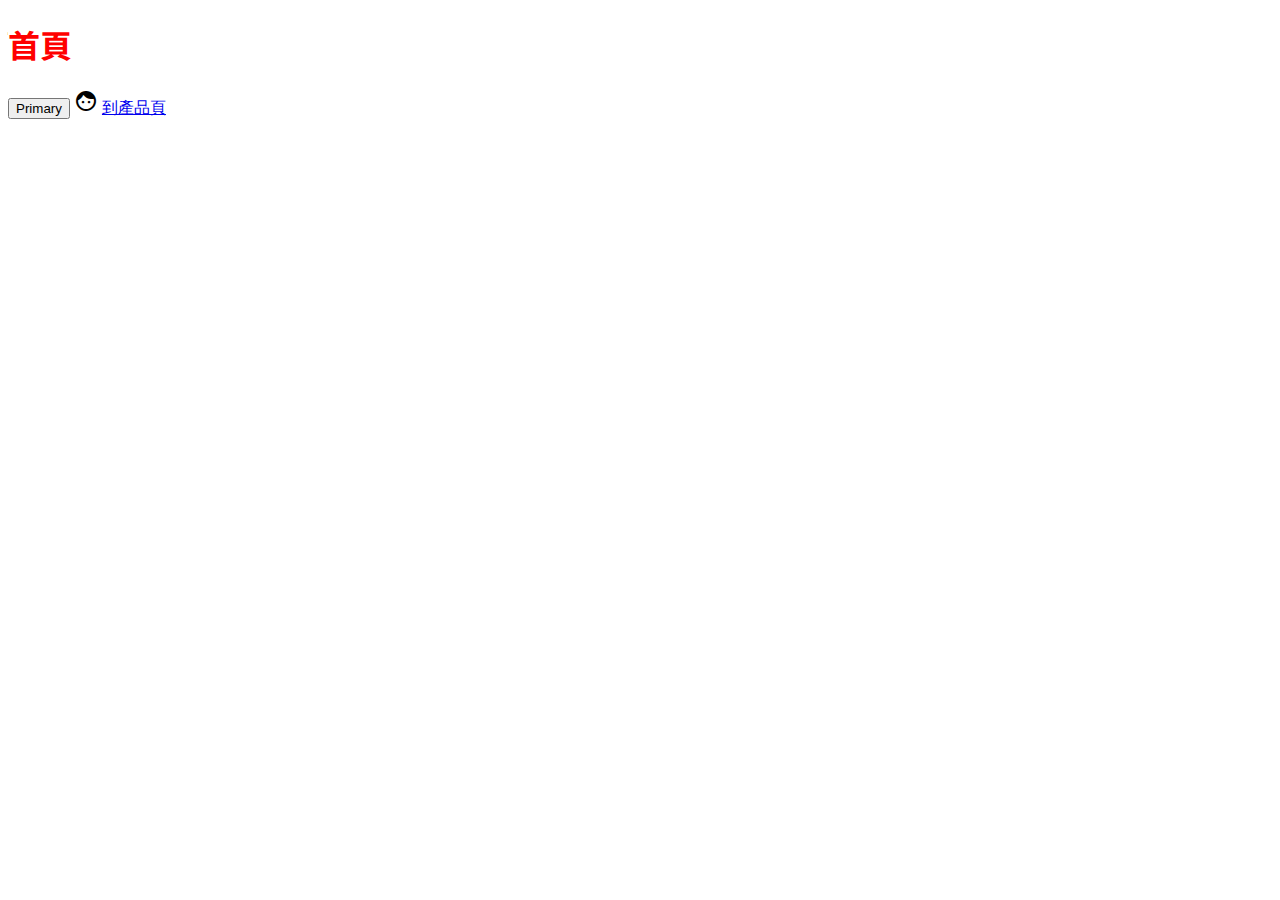
==== index.html @ 461c1905 "環境與變數" ====
<!DOCTYPE html>
<html lang="en">
<head>
  <meta charset="UTF-8">
  <meta http-equiv="X-UA-Compatible" content="IE=edge">
  <meta name="viewport" content="width=device-width, initial-scale=1.0">
  <title>首頁 </title>
  <link href="https://cdn.jsdelivr.net/npm/bootstrap@5.0.2/dist/css/bootstrap.min.css" rel="stylesheet" integrity="sha384-EVSTQN3/azprG1Anm3QDgpJLIm9Nao0Yz1ztcQTwFspd3yD65VohhpuuCOmLASjC" crossorigin="anonymous">
  <link rel="stylesheet" href="style/all.css">
</head>
<body>
  <h1>首頁</h1>
  <button type="button" class="btn btn-primary">Primary</button>
  <span class="material-icons">&#xE87C;</span>
  <a href="./pricing.html">到產品頁</a>

  <script src="https://cdn.jsdelivr.net/npm/bootstrap@5.0.0/dist/js/bootstrap.bundle.min.js" integrity="sha384-p34f1UUtsS3wqzfto5wAAmdvj+osOnFyQFpp4Ua3gs/ZVWx6oOypYoCJhGGScy+8" crossorigin="anonymous"></script>
  <script src="https://code.jquery.com/jquery-3.7.0.min.js" integrity="sha256-2Pmvv0kuTBOenSvLm6bvfBSSHrUJ+3A7x6P5Ebd07/g=" crossorigin="anonymous"></script>
  <script src="./js/all.js"></script>
</body>
</html>
---- style/all.css ----
@import url("https://fonts.googleapis.com/css2?family=Noto+Sans+TC:wght@400;700;900&display=swap");
@import url("https://fonts.googleapis.com/icon?family=Material+Icons");
h1 {
  color: red;
  font-family: "Noto Sans TC", sans-serif;
}/*# sourceMappingURL=all.css.map */
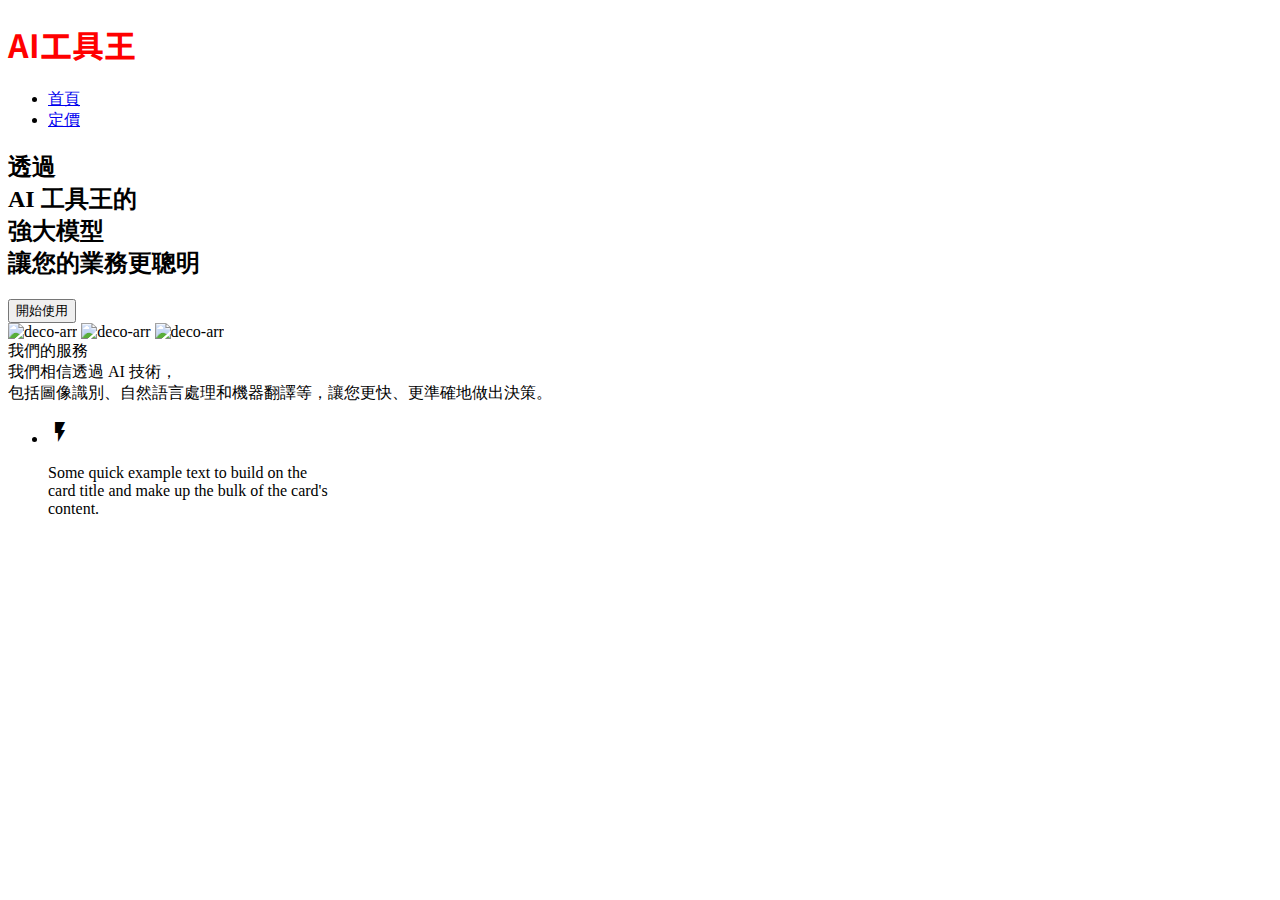
==== commit e5e66855: "載入 Bootstarp 變數" ====
--- a/index.html
+++ b/index.html
@@ -1,21 +1,64 @@
 <!DOCTYPE html>
 <html lang="en">
+
 <head>
   <meta charset="UTF-8">
   <meta http-equiv="X-UA-Compatible" content="IE=edge">
   <meta name="viewport" content="width=device-width, initial-scale=1.0">
   <title>首頁 </title>
-  <link href="https://cdn.jsdelivr.net/npm/bootstrap@5.0.2/dist/css/bootstrap.min.css" rel="stylesheet" integrity="sha384-EVSTQN3/azprG1Anm3QDgpJLIm9Nao0Yz1ztcQTwFspd3yD65VohhpuuCOmLASjC" crossorigin="anonymous">
+
   <link rel="stylesheet" href="style/all.css">
 </head>
+
 <body>
-  <h1>首頁</h1>
-  <button type="button" class="btn btn-primary">Primary</button>
-  <span class="material-icons">&#xE87C;</span>
-  <a href="./pricing.html">到產品頁</a>
+  <div class="container py-4 border-bottom border-white">
+    <div class="row">
+      <div class="col-11">
+        <h1>AI工具王</h1>
+      </div>
+      <ul class="col d-flex justify-content-between align-items-center">
+        <li><a href="./index.html">首頁</a></li>
+        <li><a href="./pricing.html">定價</a></li>
+      </ul>
+    </div>
+  </div>
+  <div class="container mb-9">
+    <h2 class="fs-8 lh-sm fw-bolder my-7">透過<br>AI 工具王的<br>強大模型<br>讓您的業務更聰明</h2>
+    <button type="button" class="btn btn-outline-white mb-4 fw-bolder">開始使用</button>
+    <div class="mt-8 d-flex flex-row-reverse">
+      <img src="https://github.com/hexschool/2022-web-layout-training/blob/main/2023web-camp/deco.png?raw=true"
+        alt="deco-arr">
+      <img src="https://github.com/hexschool/2022-web-layout-training/blob/main/2023web-camp/deco.png?raw=true"
+        alt="deco-arr">
+      <img src="https://github.com/hexschool/2022-web-layout-training/blob/main/2023web-camp/deco.png?raw=true"
+        alt="deco-arr">
+    </div>
+  </div>
+  <div class="container mb-9">
+    <div class="row">
+      <div class="col fs-3 lh-sm fw-bolder">我們的服務</div>
+      <div class="col-8 fs-1 lh-sm fw-bolder">我們相信透過 AI 技術，<br>包括圖像識別、自然語言處理和機器翻譯等，讓您更快、更準確地做出決策。</div>
+    </div>
+    <ul>
+      <li class="card" style="width: 18rem;">
+        <span class="material-icons">
+          flash_on
+          </span>
+        <div class="card-body">
+          <p class="card-text">Some quick example text to build on the card title and make up the bulk of the card's content.</p>
+        </div>
+      </li>
+    </ul>
+  </div>
 
-  <script src="https://cdn.jsdelivr.net/npm/bootstrap@5.0.0/dist/js/bootstrap.bundle.min.js" integrity="sha384-p34f1UUtsS3wqzfto5wAAmdvj+osOnFyQFpp4Ua3gs/ZVWx6oOypYoCJhGGScy+8" crossorigin="anonymous"></script>
-  <script src="https://code.jquery.com/jquery-3.7.0.min.js" integrity="sha256-2Pmvv0kuTBOenSvLm6bvfBSSHrUJ+3A7x6P5Ebd07/g=" crossorigin="anonymous"></script>
+
+
+  <script src="https://cdn.jsdelivr.net/npm/bootstrap@5.0.0/dist/js/bootstrap.bundle.min.js"
+    integrity="sha384-p34f1UUtsS3wqzfto5wAAmdvj+osOnFyQFpp4Ua3gs/ZVWx6oOypYoCJhGGScy+8"
+    crossorigin="anonymous"></script>
+  <script src="https://code.jquery.com/jquery-3.7.0.min.js"
+    integrity="sha256-2Pmvv0kuTBOenSvLm6bvfBSSHrUJ+3A7x6P5Ebd07/g=" crossorigin="anonymous"></script>
   <script src="./js/all.js"></script>
 </body>
+
 </html>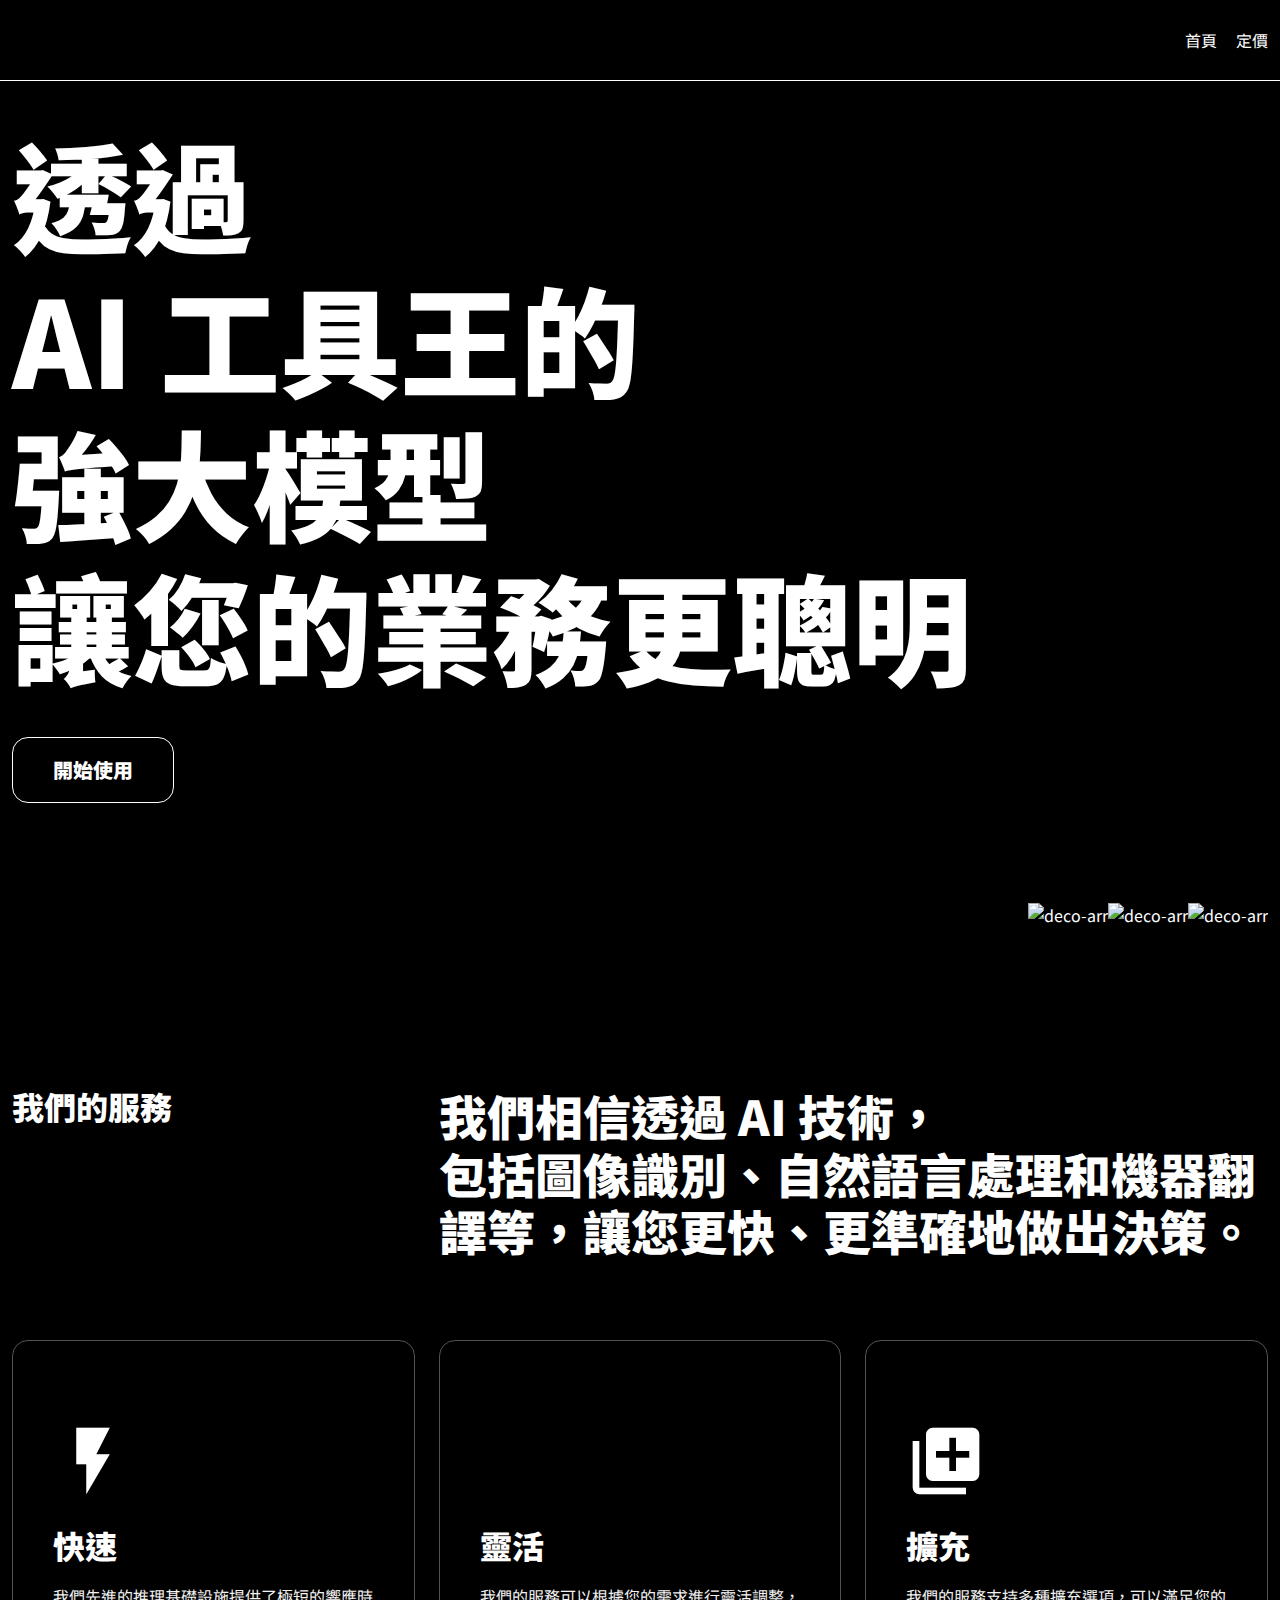
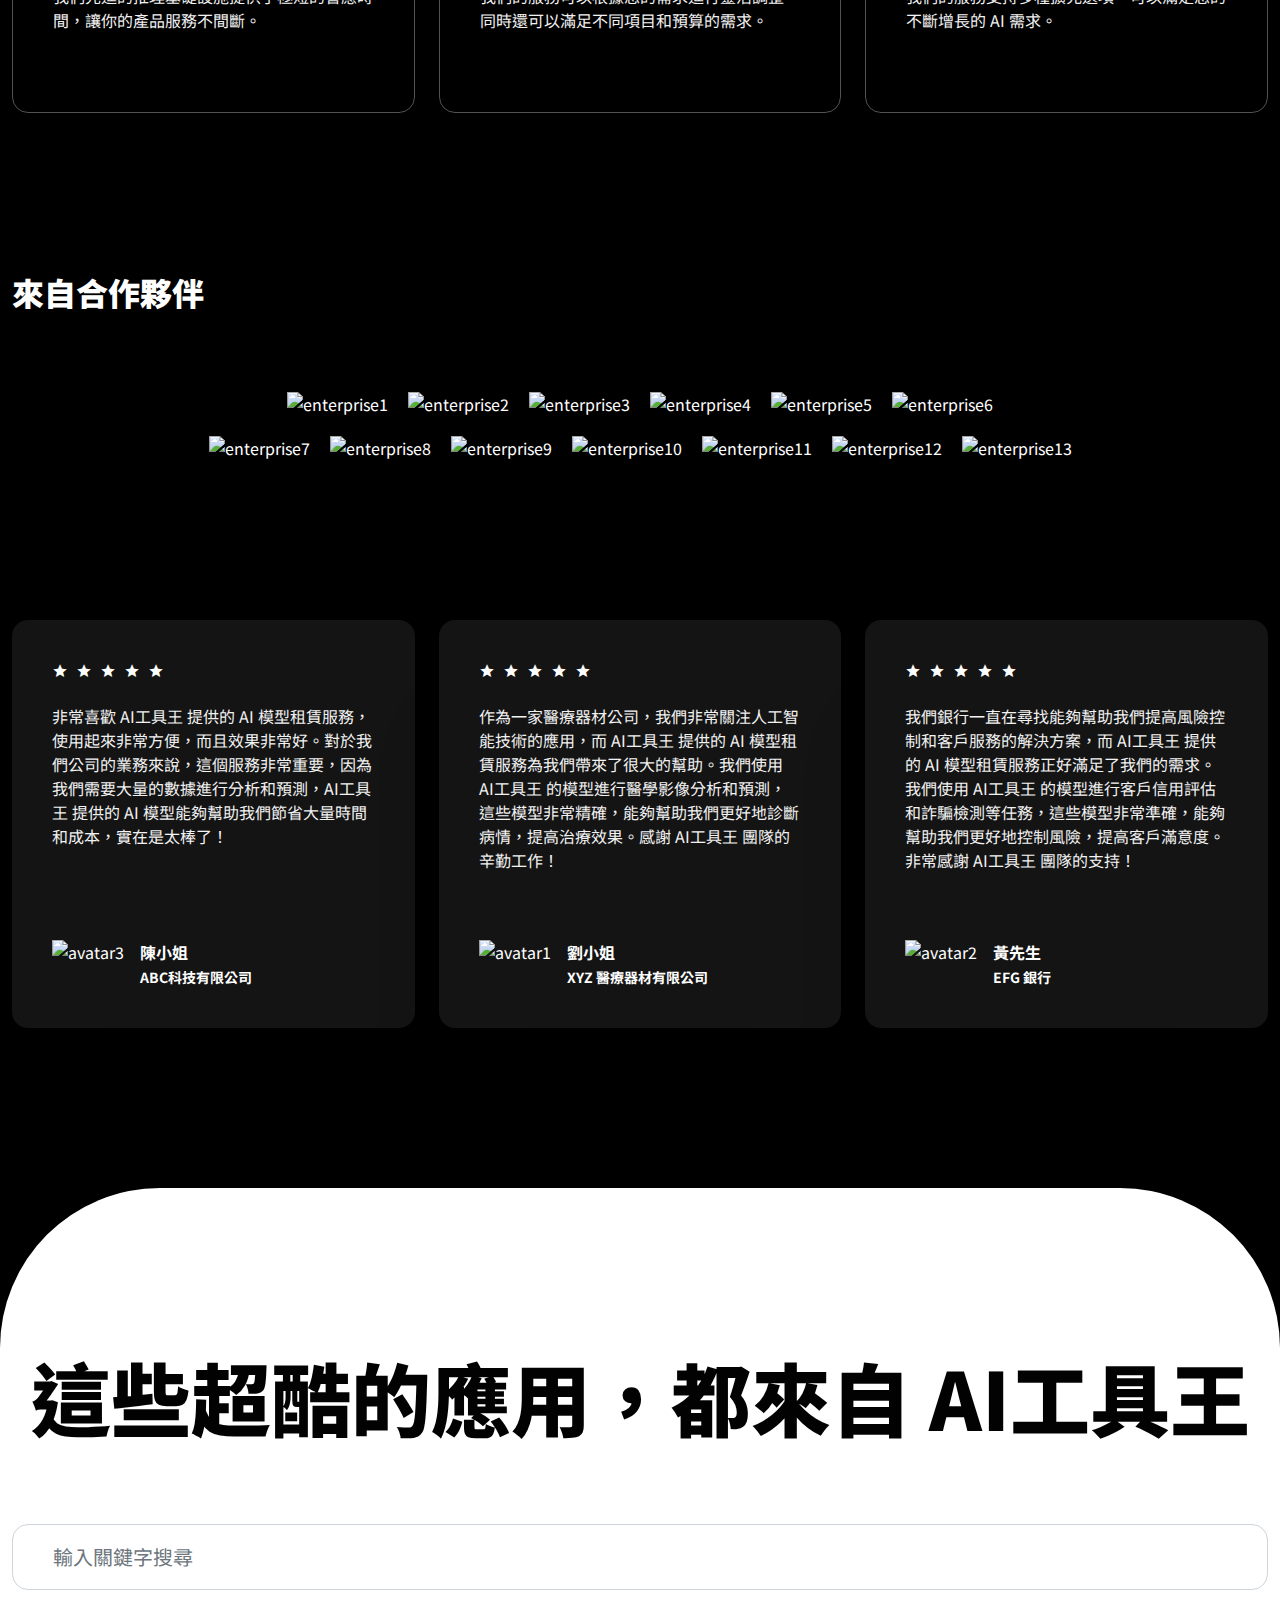
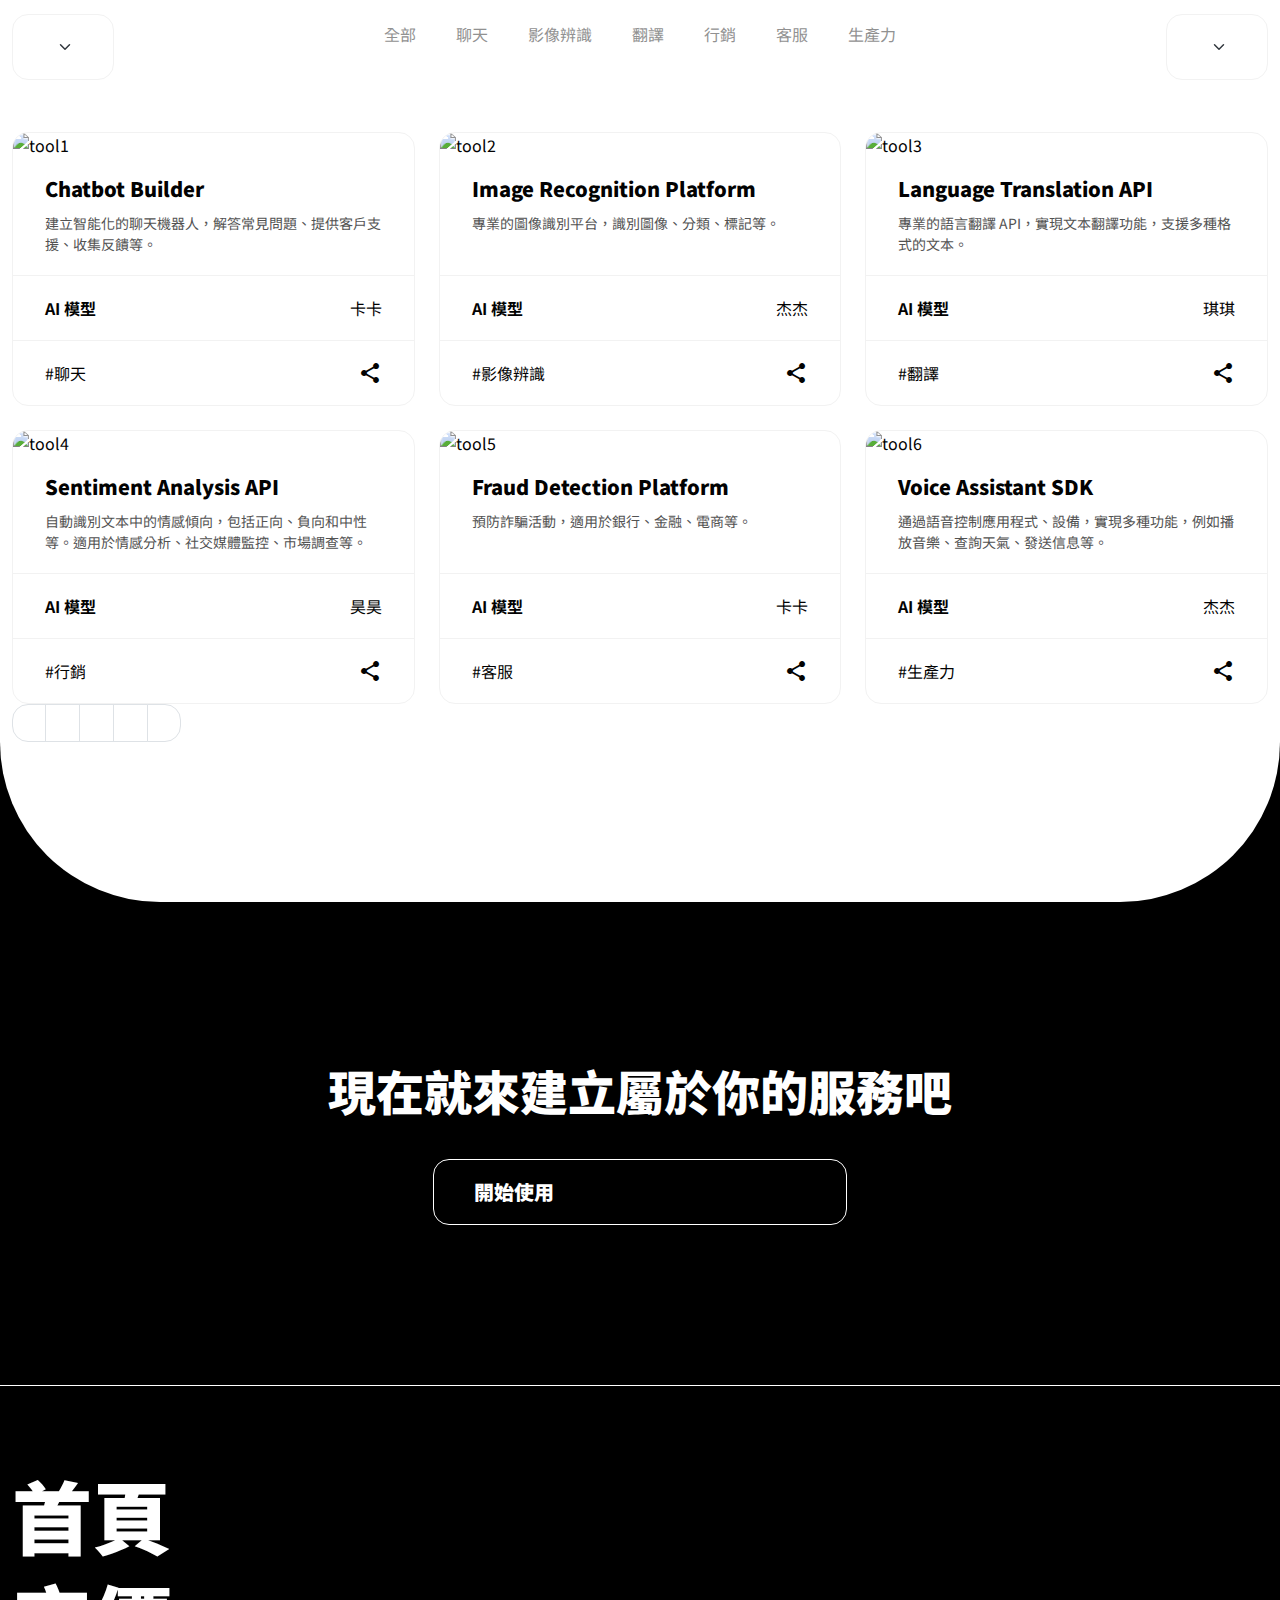
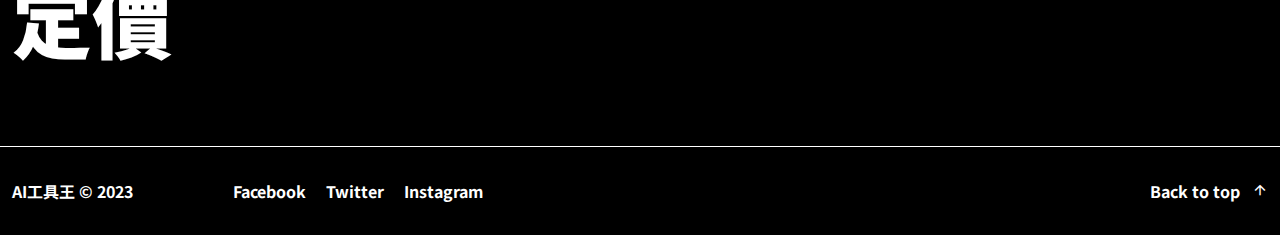
==== commit 67b1a6fb: "首頁基礎架構" ====
--- a/index.html
+++ b/index.html
@@ -23,8 +23,8 @@
     </div>
   </div>
   <div class="container mb-9">
-    <h2 class="fs-8 lh-sm fw-bolder my-7">透過<br>AI 工具王的<br>強大模型<br>讓您的業務更聰明</h2>
-    <button type="button" class="btn btn-outline-white mb-4 fw-bolder">開始使用</button>
+    <h2 class="fs-8 font-style1 my-7">透過<br>AI 工具王的<br>強大模型<br>讓您的業務更聰明</h2>
+    <button type="button" class="btn btn-outline-white mb-4 font-style1">開始使用</button>
     <div class="mt-8 d-flex flex-row-reverse">
       <img src="https://github.com/hexschool/2022-web-layout-training/blob/main/2023web-camp/deco.png?raw=true"
         alt="deco-arr">
@@ -35,23 +35,342 @@
     </div>
   </div>
   <div class="container mb-9">
-    <div class="row">
-      <div class="col fs-3 lh-sm fw-bolder">我們的服務</div>
-      <div class="col-8 fs-1 lh-sm fw-bolder">我們相信透過 AI 技術，<br>包括圖像識別、自然語言處理和機器翻譯等，讓您更快、更準確地做出決策。</div>
-    </div>
+    <div class="row mb-8">
+      <h3 class="col font-style1-h3">我們的服務</h3>
+      <p class="col-8 fs-1 font-style1">我們相信透過 AI 技術，<br>包括圖像識別、自然語言處理和機器翻譯等，讓您更快、更準確地做出決策。</p>
+    </div>
+    <ul class="row row-cols-3">
+      <li class="col">
+        <div class="card pricing-card">
+          <div class="card-body">
+            <span class="material-icons fs-9">flash_on</span>
+            <h5 class="card-title font-style1">快速</h5>
+            <p class="card-text">我們先進的推理基礎設施提供了極短的響應時間，讓你的產品服務不間斷。</p>
+          </div>
+        </div>
+      </li>
+      <li class="col">
+        <div class="card pricing-card">
+          <div class="card-body">
+            <span class="material-icons fs-9">auto_awesome</span>
+            <h5 class="card-title font-style1">靈活</h5>
+            <p class="card-text">我們的服務可以根據您的需求進行靈活調整，同時還可以滿足不同項目和預算的需求。</p>
+          </div>
+        </div>
+      </li>
+      <li class="col">
+        <div class="card pricing-card">
+          <div class="card-body">
+            <span class="material-icons fs-9">library_add</span>
+            <h5 class="card-title font-style1">擴充</h5>
+            <p class="card-text">我們的服務支持多種擴充選項，可以滿足您的不斷增長的 AI 需求。</p>
+          </div>
+        </div>
+      </li>
+    </ul>
+  </div>
+  <div class="container mb-9">
+    <h3 class="font-style1-h3 mb-8">來自合作夥伴</h3>
+    <div class="logobar d-flex justify-content-center mb-4">
+      <div class="gradient left"></div>
+      <img src="https://github.com/hexschool/2022-web-layout-training/blob/main/2023web-camp/enterprise1.png?raw=true"
+        alt="enterprise1">
+      <img src="https://github.com/hexschool/2022-web-layout-training/blob/main/2023web-camp/enterprise2.png?raw=true"
+        alt="enterprise2">
+      <img src="https://github.com/hexschool/2022-web-layout-training/blob/main/2023web-camp/enterprise3.png?raw=true"
+        alt="enterprise3">
+      <img src="https://github.com/hexschool/2022-web-layout-training/blob/main/2023web-camp/enterprise4.png?raw=true"
+        alt="enterprise4">
+      <img src="https://github.com/hexschool/2022-web-layout-training/blob/main/2023web-camp/enterprise5.png?raw=true"
+        alt="enterprise5">
+      <img src="https://github.com/hexschool/2022-web-layout-training/blob/main/2023web-camp/enterprise6.png?raw=true"
+        alt="enterprise6">
+      <div class="gradient right"></div>
+    </div>
+    <div class="logobar d-flex justify-content-center">
+      <div class="gradient left"></div>
+      <img src="https://github.com/hexschool/2022-web-layout-training/blob/main/2023web-camp/enterprise7.png?raw=true"
+        alt="enterprise7">
+      <img src="https://github.com/hexschool/2022-web-layout-training/blob/main/2023web-camp/enterprise8.png?raw=true"
+        alt="enterprise8">
+      <img src="https://github.com/hexschool/2022-web-layout-training/blob/main/2023web-camp/enterprise9.png?raw=true"
+        alt="enterprise9">
+      <img src="https://github.com/hexschool/2022-web-layout-training/blob/main/2023web-camp/enterprise5.png?raw=true"
+        alt="enterprise10">
+      <img src="https://github.com/hexschool/2022-web-layout-training/blob/main/2023web-camp/enterprise11.png?raw=true"
+        alt="enterprise11">
+      <img src="https://github.com/hexschool/2022-web-layout-training/blob/main/2023web-camp/enterprise12.png?raw=true"
+        alt="enterprise12">
+      <img src="https://github.com/hexschool/2022-web-layout-training/blob/main/2023web-camp/enterprise7.png?raw=true"
+        alt="enterprise13">
+      <div class="gradient right"></div>
+    </div>
+    <ul class="row row-cols-3 mt-9">
+      <li class="col">
+        <div class="card avatar-card h-100">
+          <div class="card-body d-flex flex-column justify-content-between">
+            <div>
+              <div class="stars mb-4">
+                <i class="material-icons">star</i>
+                <i class="material-icons">star</i>
+                <i class="material-icons">star</i>
+                <i class="material-icons">star</i>
+                <i class="material-icons">star</i>
+              </div>
+              <p class="card-text text-black-20">非常喜歡 AI工具王 提供的 AI
+                模型租賃服務，使用起來非常方便，而且效果非常好。對於我們公司的業務來說，這個服務非常重要，因為我們需要大量的數據進行分析和預測，AI工具王 提供的 AI 模型能夠幫助我們節省大量時間和成本，實在是太棒了！
+              </p>
+            </div>
+            <div class="d-flex mt-4">
+              <img
+                src="https://github.com/hexschool/2022-web-layout-training/blob/main/2023web-camp/avatar3.png?raw=true"
+                alt="avatar3">
+              <p class="card-text fw-bold">陳小姐<br><span class="mt-1 fs-10">ABC科技有限公司</span></p>
+            </div>
+          </div>
+        </div>
+      </li>
+      <li class="col">
+        <div class="card avatar-card h-100">
+          <div class="card-body d-flex flex-column justify-content-between">
+            <div>
+              <div class="stars mb-4">
+                <i class="material-icons">star</i>
+                <i class="material-icons">star</i>
+                <i class="material-icons">star</i>
+                <i class="material-icons">star</i>
+                <i class="material-icons">star</i>
+              </div>
+              <p class="card-text text-black-20">作為一家醫療器材公司，我們非常關注人工智能技術的應用，而 AI工具王 提供的 AI 模型租賃服務為我們帶來了很大的幫助。我們使用 AI工具王
+                的模型進行醫學影像分析和預測，這些模型非常精確，能夠幫助我們更好地診斷病情，提高治療效果。感謝 AI工具王 團隊的辛勤工作！</p>
+            </div>
+            <div class="d-flex mt-4">
+              <img
+                src="https://github.com/hexschool/2022-web-layout-training/blob/main/2023web-camp/avatar1.png?raw=true"
+                alt="avatar1">
+              <p class="card-text fw-bold">劉小姐<br><span class="mt-1 fs-10">XYZ 醫療器材有限公司</span></p>
+            </div>
+          </div>
+        </div>
+      </li>
+      <li class="col">
+        <div class="card avatar-card h-100">
+          <div class="card-body d-flex flex-column justify-content-between">
+            <div>
+              <div class="stars mb-4">
+                <i class="material-icons">star</i>
+                <i class="material-icons">star</i>
+                <i class="material-icons">star</i>
+                <i class="material-icons">star</i>
+                <i class="material-icons">star</i>
+              </div>
+              <p class="card-text text-black-20">我們銀行一直在尋找能夠幫助我們提高風險控制和客戶服務的解決方案，而 AI工具王 提供的 AI 模型租賃服務正好滿足了我們的需求。我們使用
+                AI工具王 的模型進行客戶信用評估和詐騙檢測等任務，這些模型非常準確，能夠幫助我們更好地控制風險，提高客戶滿意度。非常感謝 AI工具王 團隊的支持！</p>
+            </div>
+            <div class="d-flex mt-4">
+              <img
+                src="https://github.com/hexschool/2022-web-layout-training/blob/main/2023web-camp/avatar2.png?raw=true"
+                alt="avatar2">
+              <p class="card-text fw-bold">黃先生<br><span class="mt-1 fs-10">EFG 銀行</span></p>
+            </div>
+          </div>
+        </div>
+      </li>
+    </ul>
+  </div>
+  <div class="bg-white text-black-100 rounded-4 mb-9">
+    <div class="container py-9">
+      <h2 class="text-center fs-9 font-style1 mb-8 text-center">這些超酷的應用，都來自 AI工具王</h2>
+      <div class="mb-5">
+        <label for="searchProduct" class="visually-hidden"></label>
+        <input type="text" class="form-control" id="searchProduct" placeholder="輸入關鍵字搜尋">
+      </div>
+      <div class="d-flex justify-content-between pb-4 mb-6">
+        <select class="form-select text-black-100" aria-label="filter categorye">
+          <option selected>篩選</option>
+          <optgroup label="AI 模型">
+            <option value="all">所有模型</option>
+            <option value="KaKa">卡卡</option>
+            <option value="JieJie">杰杰</option>
+            <option value="CiCi">琪琪</option>
+            <option value="HaoHao">昊昊</option>
+          </optgroup>
+          <optgroup label="類型">
+            <option value="all">所有模型</option>
+            <option value="1">篩選項目 1</option>
+            <option value="2">篩選項目 2</option>
+            <option value="3">篩選項目 3</option>
+            <option value="4">篩選項目 4</option>
+            <option value="5">篩選項目 5</option>
+            <option value="6">篩選項目 6</option>
+          </optgroup>
+        </select>
+        <ul class="d-flex btn-style-class">
+          <li><button type="button" class="btn  btn-outline-black-60 btn-sm mx-1">全部</button></li>
+          <li><button type="button" class="btn btn-outline-black-60 btn-sm mx-1">聊天</button></li>
+          <li><button type="button" class="btn btn-outline-black-60 btn-sm mx-1">影像辨識</button></li>
+          <li><button type="button" class="btn btn-outline-black-60 btn-sm mx-1">翻譯</button></li>
+          <li><button type="button" class="btn btn-outline-black-60 btn-sm mx-1">行銷</button></li>
+          <li><button type="button" class="btn btn-outline-black-60 btn-sm mx-1">客服</button></li>
+          <li><button type="button" class="btn btn-outline-black-60 btn-sm mx-1">生產力</button></li>
+        </ul>
+        <select class="form-select text-black-100" aria-label="toSort">
+          <option value="NtoO">由新到舊</option>
+          <option value="OtoN">由舊到新</option>
+        </select>
+      </div>
+      <div class="row gy-5">
+        <div class="col-4">
+          <div class="card">
+            <img src="https://github.com/hexschool/2022-web-layout-training/blob/main/2023web-camp/tool1.png?raw=true"
+              class="card-img-top" alt="tool1">
+            <div class="card-body">
+              <h5 class="card-title fs-6 font-style1 mb-3">Chatbot Builder</h5>
+              <p class="card-text fs-10 text-black-80">建立智能化的聊天機器人，解答常見問題、提供客戶支援、收集反饋等。</p>
+            </div>
+            <div class="card-footer d-flex justify-content-between border-top border-black-20">
+              <p class="fw-bold card-text">AI 模型</p>
+              <p class="card-text">卡卡</p>
+            </div>
+            <div class="card-footer d-flex justify-content-between border-top border-black-20">
+              <a href="#" class="card-text text-black-100">#聊天</a>
+              <span class="material-icons">share</span>
+            </div>
+          </div>
+        </div>
+        <div class="col-4">
+          <div class="card">
+            <img src="https://github.com/hexschool/2022-web-layout-training/blob/main/2023web-camp/tool2.png?raw=true"
+              class="card-img-top" alt="tool2">
+            <div class="card-body">
+              <h5 class="card-title fs-6 font-style1 mb-3">Image Recognition Platform</h5>
+              <p class="card-text fs-10 text-black-80">專業的圖像識別平台，識別圖像、分類、標記等。</p>
+            </div>
+            <div class="card-footer d-flex justify-content-between border-top border-black-20">
+              <p class="card-text fw-bold">AI 模型</p>
+              <p class="card-text">杰杰</p>
+            </div>
+            <div class="card-footer d-flex justify-content-between border-top border-black-20">
+              <a href="#" class="card-text text-black-100">#影像辨識</a>
+              <span class="material-icons">share</span>
+            </div>
+          </div>
+        </div>
+        <div class="col-4">
+          <div class="card">
+            <img src="https://github.com/hexschool/2022-web-layout-training/blob/main/2023web-camp/tool3.png?raw=true"
+              class="card-img-top" alt="tool3">
+            <div class="card-body">
+              <h5 class="card-title fs-6 font-style1 mb-3">Language Translation API</h5>
+              <p class="card-text fs-10 text-black-80">專業的語言翻譯 API，實現文本翻譯功能，支援多種格式的文本。</p>
+            </div>
+            <div class="card-footer d-flex justify-content-between border-top border-black-20">
+              <p class="card-text fw-bold">AI 模型</p>
+              <p class="card-text">琪琪</p>
+            </div>
+            <div class="card-footer d-flex justify-content-between border-top border-black-20">
+              <a href="#" class="card-text text-black-100">#翻譯</a>
+              <span class="material-icons">share</span>
+            </div>
+          </div>
+        </div>
+        <div class="col-4">
+          <div class="card">
+            <img src="https://github.com/hexschool/2022-web-layout-training/blob/main/2023web-camp/tool4.png?raw=true"
+              class="card-img-top" alt="tool4">
+            <div class="card-body">
+              <h5 class="card-title fs-6 font-style1 mb-3">Sentiment Analysis API</h5>
+              <p class="card-text fs-10 text-black-80">自動識別文本中的情感傾向，包括正向、負向和中性等。適用於情感分析、社交媒體監控、市場調查等。</p>
+            </div>
+            <div class="card-footer d-flex justify-content-between border-top border-black-20">
+              <p class="card-text fw-bold">AI 模型</p>
+              <p class="card-text">昊昊</p>
+            </div>
+            <div class="card-footer d-flex justify-content-between border-top border-black-20">
+              <a href="#" class="card-text text-black-100">#行銷</a>
+              <span class="material-icons">share</span>
+            </div>
+          </div>
+        </div>
+        <div class="col-4">
+          <div class="card">
+            <img src="https://github.com/hexschool/2022-web-layout-training/blob/main/2023web-camp/tool5.png?raw=true"
+              class="card-img-top" alt="tool5">
+            <div class="card-body">
+              <h5 class="card-title fs-6 font-style1 mb-3">Fraud Detection Platform</h5>
+              <p class="card-text fs-10 text-black-80">預防詐騙活動，適用於銀行、金融、電商等。</p>
+            </div>
+            <div class="card-footer d-flex justify-content-between border-top border-black-20">
+              <p class="card-text fw-bold">AI 模型</p>
+              <p class="card-text">卡卡</p>
+            </div>
+            <div class="card-footer d-flex justify-content-between border-top border-black-20">
+              <a href="#" class="card-text text-black-100">#客服</a>
+              <span class="material-icons">share</span>
+            </div>
+          </div>
+        </div>
+        <div class="col-4">
+          <div class="card">
+            <img src="https://github.com/hexschool/2022-web-layout-training/blob/main/2023web-camp/tool6.png?raw=true"
+              class="card-img-top" alt="tool6">
+            <div class="card-body mb-auto">
+              <h5 class="card-title fs-6 font-style1 mb-3">Voice Assistant SDK</h5>
+              <p class="card-text fs-10 text-black-80 mb-auto">通過語音控制應用程式、設備，實現多種功能，例如播放音樂、查詢天氣、發送信息等。</p>
+            </div>
+              <div class="card-footer d-flex justify-content-between">
+                <p class="card-text fw-bold">AI 模型</p>
+                <p class="card-text">杰杰</p>
+              </div>
+              <div class="card-footer d-flex justify-content-between border-top border-black-20">
+                <a href="#" class="card-text text-black-100">#生產力</a>
+                <span class="material-icons">share</span>
+              </div>
+          </div>
+        </div>
+      </div>
+      <nav aria-label="Page navigation example">
+        <ul class="pagination">
+          <li class="page-item">
+            <a class="page-link" href="#" aria-label="Previous">
+              <span aria-hidden="true">&laquo;</span>
+            </a>
+          </li>
+          <li class="page-item"><a class="page-link" href="#">1</a></li>
+          <li class="page-item"><a class="page-link" href="#">2</a></li>
+          <li class="page-item"><a class="page-link" href="#">3</a></li>
+          <li class="page-item">
+            <a class="page-link" href="#" aria-label="Next">
+              <span aria-hidden="true">&raquo;</span>
+            </a>
+          </li>
+        </ul>
+      </nav>
+    </div>
+  </div>
+  <div class="container d-flex flex-column justify-content-center mb-9">
+    <h4 class="fs-1 font-style1 text-center mb-7">現在就來建立屬於你的服務吧</h4>
+    <button type="button" class="btn btn-outline-white mx-auto font-style1">開始使用<i
+        class="material-icons fs-5 ms-3 align-bottom">north_east</i></button>
+  </div>
+  <div class="container d-flex justify-content-between py-8 border-top border-bottom border-white">
     <ul>
-      <li class="card" style="width: 18rem;">
-        <span class="material-icons">
-          flash_on
-          </span>
-        <div class="card-body">
-          <p class="card-text">Some quick example text to build on the card title and make up the bulk of the card's content.</p>
-        </div>
-      </li>
+      <li class="fs-9 font-style1 mb-2"><a href="./index.html">首頁</a></li>
+      <li class="fs-9 font-style1"><a href="./pricing.html">定價</a></li>
     </ul>
-  </div>
-
-
+    <h1 class="logo">AI工具王</h1>
+  </div>
+  <div class="container d-flex justify-content-between py-6 fw-bold">
+    <div class="d-flex">
+      <p class="me-8">AI工具王 © 2023</p>
+      <ul class="d-flex">
+        <li class="ms-4"><a href="#">Facebook</a></li>
+        <li class="ms-4"><a href="#">Twitter</a></li>
+        <li class="ms-4"><a href="#">Instagram</a></li>
+      </ul>
+    </div>
+    <a href="#">Back to top<i class="material-icons fs-12 ms-3">arrow_upward</i></a>
+  </div>
 
   <script src="https://cdn.jsdelivr.net/npm/bootstrap@5.0.0/dist/js/bootstrap.bundle.min.js"
     integrity="sha384-p34f1UUtsS3wqzfto5wAAmdvj+osOnFyQFpp4Ua3gs/ZVWx6oOypYoCJhGGScy+8"
--- a/style/all.css
+++ b/style/all.css
@@ -1,6 +1,10086 @@
+@charset "UTF-8";
+/*!
+ * Bootstrap v5.0.0 (https://getbootstrap.com/)
+ * Copyright 2011-2021 The Bootstrap Authors
+ * Copyright 2011-2021 Twitter, Inc.
+ * Licensed under MIT (https://github.com/twbs/bootstrap/blob/main/LICENSE)
+ */
 @import url("https://fonts.googleapis.com/css2?family=Noto+Sans+TC:wght@400;700;900&display=swap");
 @import url("https://fonts.googleapis.com/icon?family=Material+Icons");
-h1 {
-  color: red;
-  font-family: "Noto Sans TC", sans-serif;
+:root {
+  --bs-blue: #0d6efd;
+  --bs-indigo: #6610f2;
+  --bs-purple: #6f42c1;
+  --bs-pink: #d63384;
+  --bs-red: #dc3545;
+  --bs-orange: #fd7e14;
+  --bs-yellow: #ffc107;
+  --bs-green: #198754;
+  --bs-teal: #20c997;
+  --bs-cyan: #0dcaf0;
+  --bs-white: #fff;
+  --bs-gray: #6c757d;
+  --bs-gray-dark: #343a40;
+  --bs-primary: #F18724;
+  --bs-secondary: #6c757d;
+  --bs-success: #198754;
+  --bs-info: #0dcaf0;
+  --bs-warning: #ffc107;
+  --bs-danger: #dc3545;
+  --bs-light: #f8f9fa;
+  --bs-white: #fff;
+  --bs-dark: #020202;
+  --bs-surface: #F2EFE7;
+  --bs-black-20: #F2F2F2;
+  --bs-black-60: #919191;
+  --bs-black-80: #525252;
+  --bs-black-100: #020202;
+  --bs-font-sans-serif: system-ui, -apple-system, "Segoe UI", Roboto, "Helvetica Neue", Arial, "Noto Sans", "Liberation Sans", sans-serif, "Apple Color Emoji", "Segoe UI Emoji", "Segoe UI Symbol", "Noto Color Emoji";
+  --bs-font-monospace: SFMono-Regular, Menlo, Monaco, Consolas, "Liberation Mono", "Courier New", monospace;
+  --bs-gradient: linear-gradient(180deg, rgba(255, 255, 255, 0.15), rgba(255, 255, 255, 0));
+}
+
+*,
+*::before,
+*::after {
+  box-sizing: border-box;
+}
+
+@media (prefers-reduced-motion: no-preference) {
+  :root {
+    scroll-behavior: smooth;
+  }
+}
+
+body {
+  margin: 0;
+  font-family: var(--bs-font-sans-serif);
+  font-size: 1rem;
+  font-weight: 400;
+  line-height: 1.5;
+  color: #fff;
+  background-color: #000;
+  -webkit-text-size-adjust: 100%;
+  -webkit-tap-highlight-color: rgba(0, 0, 0, 0);
+}
+
+hr {
+  margin: 1rem 0;
+  color: inherit;
+  background-color: currentColor;
+  border: 0;
+  opacity: 0.25;
+}
+
+hr:not([size]) {
+  height: 1px;
+}
+
+h6, .h6, h5, .h5, h4, .h4, h3, .h3, h2, .h2, h1, .h1 {
+  margin-top: 0;
+  margin-bottom: 0.5rem;
+  font-weight: 500;
+  line-height: 1.2;
+}
+
+h1, .h1 {
+  font-size: calc(1.425rem + 2.1vw);
+}
+@media (min-width: 1200px) {
+  h1, .h1 {
+    font-size: 3rem;
+  }
+}
+
+h2, .h2 {
+  font-size: calc(1.375rem + 1.5vw);
+}
+@media (min-width: 1200px) {
+  h2, .h2 {
+    font-size: 2.5rem;
+  }
+}
+
+h3, .h3 {
+  font-size: calc(1.325rem + 0.9vw);
+}
+@media (min-width: 1200px) {
+  h3, .h3 {
+    font-size: 2rem;
+  }
+}
+
+h4, .h4 {
+  font-size: calc(1.3rem + 0.6vw);
+}
+@media (min-width: 1200px) {
+  h4, .h4 {
+    font-size: 1.75rem;
+  }
+}
+
+h5, .h5 {
+  font-size: calc(1.275rem + 0.3vw);
+}
+@media (min-width: 1200px) {
+  h5, .h5 {
+    font-size: 1.5rem;
+  }
+}
+
+h6, .h6 {
+  font-size: 1.25rem;
+}
+
+p {
+  margin-top: 0;
+  margin-bottom: 1rem;
+}
+
+abbr[title],
+abbr[data-bs-original-title] {
+  -webkit-text-decoration: underline dotted;
+          text-decoration: underline dotted;
+  cursor: help;
+  -webkit-text-decoration-skip-ink: none;
+          text-decoration-skip-ink: none;
+}
+
+address {
+  margin-bottom: 1rem;
+  font-style: normal;
+  line-height: inherit;
+}
+
+ol,
+ul {
+  padding-left: 2rem;
+}
+
+ol,
+ul,
+dl {
+  margin-top: 0;
+  margin-bottom: 1rem;
+}
+
+ol ol,
+ul ul,
+ol ul,
+ul ol {
+  margin-bottom: 0;
+}
+
+dt {
+  font-weight: 700;
+}
+
+dd {
+  margin-bottom: 0.5rem;
+  margin-left: 0;
+}
+
+blockquote {
+  margin: 0 0 1rem;
+}
+
+b,
+strong {
+  font-weight: 900;
+}
+
+small, .small {
+  font-size: 0.875em;
+}
+
+mark, .mark {
+  padding: 0.2em;
+  background-color: #fcf8e3;
+}
+
+sub,
+sup {
+  position: relative;
+  font-size: 0.75em;
+  line-height: 0;
+  vertical-align: baseline;
+}
+
+sub {
+  bottom: -0.25em;
+}
+
+sup {
+  top: -0.5em;
+}
+
+a {
+  color: #fff;
+  text-decoration: none;
+}
+a:hover {
+  color: #cccccc;
+}
+
+a:not([href]):not([class]), a:not([href]):not([class]):hover {
+  color: inherit;
+  text-decoration: none;
+}
+
+pre,
+code,
+kbd,
+samp {
+  font-family: var(--bs-font-monospace);
+  font-size: 1em;
+  direction: ltr /* rtl:ignore */;
+  unicode-bidi: bidi-override;
+}
+
+pre {
+  display: block;
+  margin-top: 0;
+  margin-bottom: 1rem;
+  overflow: auto;
+  font-size: 0.875em;
+}
+pre code {
+  font-size: inherit;
+  color: inherit;
+  word-break: normal;
+}
+
+code {
+  font-size: 0.875em;
+  color: #d63384;
+  word-wrap: break-word;
+}
+a > code {
+  color: inherit;
+}
+
+kbd {
+  padding: 0.2rem 0.4rem;
+  font-size: 0.875em;
+  color: #fff;
+  background-color: #020202;
+  border-radius: 0.2rem;
+}
+kbd kbd {
+  padding: 0;
+  font-size: 1em;
+  font-weight: 700;
+}
+
+figure {
+  margin: 0 0 1rem;
+}
+
+img,
+svg {
+  vertical-align: middle;
+}
+
+table {
+  caption-side: bottom;
+  border-collapse: collapse;
+}
+
+caption {
+  padding-top: 0.5rem;
+  padding-bottom: 0.5rem;
+  color: #6c757d;
+  text-align: left;
+}
+
+th {
+  text-align: inherit;
+  text-align: -webkit-match-parent;
+}
+
+thead,
+tbody,
+tfoot,
+tr,
+td,
+th {
+  border-color: inherit;
+  border-style: solid;
+  border-width: 0;
+}
+
+label {
+  display: inline-block;
+}
+
+button {
+  border-radius: 0;
+}
+
+button:focus:not(:focus-visible) {
+  outline: 0;
+}
+
+input,
+button,
+select,
+optgroup,
+textarea {
+  margin: 0;
+  font-family: inherit;
+  font-size: inherit;
+  line-height: inherit;
+}
+
+button,
+select {
+  text-transform: none;
+}
+
+[role=button] {
+  cursor: pointer;
+}
+
+select {
+  word-wrap: normal;
+}
+select:disabled {
+  opacity: 1;
+}
+
+[list]::-webkit-calendar-picker-indicator {
+  display: none;
+}
+
+button,
+[type=button],
+[type=reset],
+[type=submit] {
+  -webkit-appearance: button;
+}
+button:not(:disabled),
+[type=button]:not(:disabled),
+[type=reset]:not(:disabled),
+[type=submit]:not(:disabled) {
+  cursor: pointer;
+}
+
+::-moz-focus-inner {
+  padding: 0;
+  border-style: none;
+}
+
+textarea {
+  resize: vertical;
+}
+
+fieldset {
+  min-width: 0;
+  padding: 0;
+  margin: 0;
+  border: 0;
+}
+
+legend {
+  float: left;
+  width: 100%;
+  padding: 0;
+  margin-bottom: 0.5rem;
+  font-size: calc(1.275rem + 0.3vw);
+  line-height: inherit;
+}
+@media (min-width: 1200px) {
+  legend {
+    font-size: 1.5rem;
+  }
+}
+legend + * {
+  clear: left;
+}
+
+::-webkit-datetime-edit-fields-wrapper,
+::-webkit-datetime-edit-text,
+::-webkit-datetime-edit-minute,
+::-webkit-datetime-edit-hour-field,
+::-webkit-datetime-edit-day-field,
+::-webkit-datetime-edit-month-field,
+::-webkit-datetime-edit-year-field {
+  padding: 0;
+}
+
+::-webkit-inner-spin-button {
+  height: auto;
+}
+
+[type=search] {
+  outline-offset: -2px;
+  -webkit-appearance: textfield;
+}
+
+/* rtl:raw:
+[type="tel"],
+[type="url"],
+[type="email"],
+[type="number"] {
+  direction: ltr;
+}
+*/
+::-webkit-search-decoration {
+  -webkit-appearance: none;
+}
+
+::-webkit-color-swatch-wrapper {
+  padding: 0;
+}
+
+::-webkit-file-upload-button {
+  font: inherit;
+}
+
+::file-selector-button {
+  font: inherit;
+}
+
+::-webkit-file-upload-button {
+  font: inherit;
+  -webkit-appearance: button;
+}
+
+output {
+  display: inline-block;
+}
+
+iframe {
+  border: 0;
+}
+
+summary {
+  display: list-item;
+  cursor: pointer;
+}
+
+progress {
+  vertical-align: baseline;
+}
+
+[hidden] {
+  display: none !important;
+}
+
+.lead {
+  font-size: 1.25rem;
+  font-weight: 300;
+}
+
+.display-1 {
+  font-size: calc(1.625rem + 4.5vw);
+  font-weight: 300;
+  line-height: 1.2;
+}
+@media (min-width: 1200px) {
+  .display-1 {
+    font-size: 5rem;
+  }
+}
+
+.display-2 {
+  font-size: calc(1.575rem + 3.9vw);
+  font-weight: 300;
+  line-height: 1.2;
+}
+@media (min-width: 1200px) {
+  .display-2 {
+    font-size: 4.5rem;
+  }
+}
+
+.display-3 {
+  font-size: calc(1.525rem + 3.3vw);
+  font-weight: 300;
+  line-height: 1.2;
+}
+@media (min-width: 1200px) {
+  .display-3 {
+    font-size: 4rem;
+  }
+}
+
+.display-4 {
+  font-size: calc(1.475rem + 2.7vw);
+  font-weight: 300;
+  line-height: 1.2;
+}
+@media (min-width: 1200px) {
+  .display-4 {
+    font-size: 3.5rem;
+  }
+}
+
+.display-5 {
+  font-size: calc(1.425rem + 2.1vw);
+  font-weight: 300;
+  line-height: 1.2;
+}
+@media (min-width: 1200px) {
+  .display-5 {
+    font-size: 3rem;
+  }
+}
+
+.display-6 {
+  font-size: calc(1.375rem + 1.5vw);
+  font-weight: 300;
+  line-height: 1.2;
+}
+@media (min-width: 1200px) {
+  .display-6 {
+    font-size: 2.5rem;
+  }
+}
+
+.list-unstyled {
+  padding-left: 0;
+  list-style: none;
+}
+
+.list-inline {
+  padding-left: 0;
+  list-style: none;
+}
+
+.list-inline-item {
+  display: inline-block;
+}
+.list-inline-item:not(:last-child) {
+  margin-right: 0.5rem;
+}
+
+.initialism {
+  font-size: 0.875em;
+  text-transform: uppercase;
+}
+
+.blockquote {
+  margin-bottom: 1rem;
+  font-size: 1.25rem;
+}
+.blockquote > :last-child {
+  margin-bottom: 0;
+}
+
+.blockquote-footer {
+  margin-top: -1rem;
+  margin-bottom: 1rem;
+  font-size: 0.875em;
+  color: #6c757d;
+}
+.blockquote-footer::before {
+  content: "— ";
+}
+
+.img-fluid {
+  max-width: 100%;
+  height: auto;
+}
+
+.img-thumbnail {
+  padding: 0.25rem;
+  background-color: #000;
+  border: 1px solid #dee2e6;
+  border-radius: 1rem;
+  max-width: 100%;
+  height: auto;
+}
+
+.figure {
+  display: inline-block;
+}
+
+.figure-img {
+  margin-bottom: 0.5rem;
+  line-height: 1;
+}
+
+.figure-caption {
+  font-size: 0.875em;
+  color: #6c757d;
+}
+
+.container,
+.container-fluid,
+.container-xl,
+.container-lg,
+.container-md,
+.container-sm {
+  width: 100%;
+  padding-right: var(--bs-gutter-x, 0.75rem);
+  padding-left: var(--bs-gutter-x, 0.75rem);
+  margin-right: auto;
+  margin-left: auto;
+}
+
+.container-xl, .container-lg, .container-md, .container {
+  max-width: 351px;
+}
+
+@media (min-width: 768px) {
+  .container-md, .container {
+    max-width: 351px;
+  }
+}
+@media (min-width: 992px) {
+  .container-lg, .container-md, .container {
+    max-width: 960px;
+  }
+}
+@media (min-width: 1200px) {
+  .container-xl, .container-lg, .container-md, .container {
+    max-width: 1296px;
+  }
+}
+.row {
+  --bs-gutter-x: 1.5rem;
+  --bs-gutter-y: 0;
+  display: flex;
+  flex-wrap: wrap;
+  margin-top: calc(var(--bs-gutter-y) * -1);
+  margin-right: calc(var(--bs-gutter-x) / -2);
+  margin-left: calc(var(--bs-gutter-x) / -2);
+}
+.row > * {
+  flex-shrink: 0;
+  width: 100%;
+  max-width: 100%;
+  padding-right: calc(var(--bs-gutter-x) / 2);
+  padding-left: calc(var(--bs-gutter-x) / 2);
+  margin-top: var(--bs-gutter-y);
+}
+
+.col {
+  flex: 1 0 0%;
+}
+
+.row-cols-auto > * {
+  flex: 0 0 auto;
+  width: auto;
+}
+
+.row-cols-1 > * {
+  flex: 0 0 auto;
+  width: 100%;
+}
+
+.row-cols-2 > * {
+  flex: 0 0 auto;
+  width: 50%;
+}
+
+.row-cols-3 > * {
+  flex: 0 0 auto;
+  width: 33.3333333333%;
+}
+
+.row-cols-4 > * {
+  flex: 0 0 auto;
+  width: 25%;
+}
+
+.row-cols-5 > * {
+  flex: 0 0 auto;
+  width: 20%;
+}
+
+.row-cols-6 > * {
+  flex: 0 0 auto;
+  width: 16.6666666667%;
+}
+
+.col-auto {
+  flex: 0 0 auto;
+  width: auto;
+}
+
+.col-1 {
+  flex: 0 0 auto;
+  width: 8.3333333333%;
+}
+
+.col-2 {
+  flex: 0 0 auto;
+  width: 16.6666666667%;
+}
+
+.col-3 {
+  flex: 0 0 auto;
+  width: 25%;
+}
+
+.col-4 {
+  flex: 0 0 auto;
+  width: 33.3333333333%;
+}
+
+.col-5 {
+  flex: 0 0 auto;
+  width: 41.6666666667%;
+}
+
+.col-6 {
+  flex: 0 0 auto;
+  width: 50%;
+}
+
+.col-7 {
+  flex: 0 0 auto;
+  width: 58.3333333333%;
+}
+
+.col-8 {
+  flex: 0 0 auto;
+  width: 66.6666666667%;
+}
+
+.col-9 {
+  flex: 0 0 auto;
+  width: 75%;
+}
+
+.col-10 {
+  flex: 0 0 auto;
+  width: 83.3333333333%;
+}
+
+.col-11 {
+  flex: 0 0 auto;
+  width: 91.6666666667%;
+}
+
+.col-12 {
+  flex: 0 0 auto;
+  width: 100%;
+}
+
+.offset-1 {
+  margin-left: 8.3333333333%;
+}
+
+.offset-2 {
+  margin-left: 16.6666666667%;
+}
+
+.offset-3 {
+  margin-left: 25%;
+}
+
+.offset-4 {
+  margin-left: 33.3333333333%;
+}
+
+.offset-5 {
+  margin-left: 41.6666666667%;
+}
+
+.offset-6 {
+  margin-left: 50%;
+}
+
+.offset-7 {
+  margin-left: 58.3333333333%;
+}
+
+.offset-8 {
+  margin-left: 66.6666666667%;
+}
+
+.offset-9 {
+  margin-left: 75%;
+}
+
+.offset-10 {
+  margin-left: 83.3333333333%;
+}
+
+.offset-11 {
+  margin-left: 91.6666666667%;
+}
+
+.g-0,
+.gx-0 {
+  --bs-gutter-x: 0;
+}
+
+.g-0,
+.gy-0 {
+  --bs-gutter-y: 0;
+}
+
+.g-1,
+.gx-1 {
+  --bs-gutter-x: 0.25rem;
+}
+
+.g-1,
+.gy-1 {
+  --bs-gutter-y: 0.25rem;
+}
+
+.g-2,
+.gx-2 {
+  --bs-gutter-x: 0.5rem;
+}
+
+.g-2,
+.gy-2 {
+  --bs-gutter-y: 0.5rem;
+}
+
+.g-3,
+.gx-3 {
+  --bs-gutter-x: 0.75rem;
+}
+
+.g-3,
+.gy-3 {
+  --bs-gutter-y: 0.75rem;
+}
+
+.g-4,
+.gx-4 {
+  --bs-gutter-x: 1.25rem;
+}
+
+.g-4,
+.gy-4 {
+  --bs-gutter-y: 1.25rem;
+}
+
+.g-5,
+.gx-5 {
+  --bs-gutter-x: 1.5rem;
+}
+
+.g-5,
+.gy-5 {
+  --bs-gutter-y: 1.5rem;
+}
+
+.g-6,
+.gx-6 {
+  --bs-gutter-x: 2rem;
+}
+
+.g-6,
+.gy-6 {
+  --bs-gutter-y: 2rem;
+}
+
+.g-7,
+.gx-7 {
+  --bs-gutter-x: 2.5rem;
+}
+
+.g-7,
+.gy-7 {
+  --bs-gutter-y: 2.5rem;
+}
+
+.g-8,
+.gx-8 {
+  --bs-gutter-x: 5rem;
+}
+
+.g-8,
+.gy-8 {
+  --bs-gutter-y: 5rem;
+}
+
+.g-9,
+.gx-9 {
+  --bs-gutter-x: 10rem;
+}
+
+.g-9,
+.gy-9 {
+  --bs-gutter-y: 10rem;
+}
+
+@media (min-width: 768px) {
+  .col-md {
+    flex: 1 0 0%;
+  }
+  .row-cols-md-auto > * {
+    flex: 0 0 auto;
+    width: auto;
+  }
+  .row-cols-md-1 > * {
+    flex: 0 0 auto;
+    width: 100%;
+  }
+  .row-cols-md-2 > * {
+    flex: 0 0 auto;
+    width: 50%;
+  }
+  .row-cols-md-3 > * {
+    flex: 0 0 auto;
+    width: 33.3333333333%;
+  }
+  .row-cols-md-4 > * {
+    flex: 0 0 auto;
+    width: 25%;
+  }
+  .row-cols-md-5 > * {
+    flex: 0 0 auto;
+    width: 20%;
+  }
+  .row-cols-md-6 > * {
+    flex: 0 0 auto;
+    width: 16.6666666667%;
+  }
+  .col-md-auto {
+    flex: 0 0 auto;
+    width: auto;
+  }
+  .col-md-1 {
+    flex: 0 0 auto;
+    width: 8.3333333333%;
+  }
+  .col-md-2 {
+    flex: 0 0 auto;
+    width: 16.6666666667%;
+  }
+  .col-md-3 {
+    flex: 0 0 auto;
+    width: 25%;
+  }
+  .col-md-4 {
+    flex: 0 0 auto;
+    width: 33.3333333333%;
+  }
+  .col-md-5 {
+    flex: 0 0 auto;
+    width: 41.6666666667%;
+  }
+  .col-md-6 {
+    flex: 0 0 auto;
+    width: 50%;
+  }
+  .col-md-7 {
+    flex: 0 0 auto;
+    width: 58.3333333333%;
+  }
+  .col-md-8 {
+    flex: 0 0 auto;
+    width: 66.6666666667%;
+  }
+  .col-md-9 {
+    flex: 0 0 auto;
+    width: 75%;
+  }
+  .col-md-10 {
+    flex: 0 0 auto;
+    width: 83.3333333333%;
+  }
+  .col-md-11 {
+    flex: 0 0 auto;
+    width: 91.6666666667%;
+  }
+  .col-md-12 {
+    flex: 0 0 auto;
+    width: 100%;
+  }
+  .offset-md-0 {
+    margin-left: 0;
+  }
+  .offset-md-1 {
+    margin-left: 8.3333333333%;
+  }
+  .offset-md-2 {
+    margin-left: 16.6666666667%;
+  }
+  .offset-md-3 {
+    margin-left: 25%;
+  }
+  .offset-md-4 {
+    margin-left: 33.3333333333%;
+  }
+  .offset-md-5 {
+    margin-left: 41.6666666667%;
+  }
+  .offset-md-6 {
+    margin-left: 50%;
+  }
+  .offset-md-7 {
+    margin-left: 58.3333333333%;
+  }
+  .offset-md-8 {
+    margin-left: 66.6666666667%;
+  }
+  .offset-md-9 {
+    margin-left: 75%;
+  }
+  .offset-md-10 {
+    margin-left: 83.3333333333%;
+  }
+  .offset-md-11 {
+    margin-left: 91.6666666667%;
+  }
+  .g-md-0,
+.gx-md-0 {
+    --bs-gutter-x: 0;
+  }
+  .g-md-0,
+.gy-md-0 {
+    --bs-gutter-y: 0;
+  }
+  .g-md-1,
+.gx-md-1 {
+    --bs-gutter-x: 0.25rem;
+  }
+  .g-md-1,
+.gy-md-1 {
+    --bs-gutter-y: 0.25rem;
+  }
+  .g-md-2,
+.gx-md-2 {
+    --bs-gutter-x: 0.5rem;
+  }
+  .g-md-2,
+.gy-md-2 {
+    --bs-gutter-y: 0.5rem;
+  }
+  .g-md-3,
+.gx-md-3 {
+    --bs-gutter-x: 0.75rem;
+  }
+  .g-md-3,
+.gy-md-3 {
+    --bs-gutter-y: 0.75rem;
+  }
+  .g-md-4,
+.gx-md-4 {
+    --bs-gutter-x: 1.25rem;
+  }
+  .g-md-4,
+.gy-md-4 {
+    --bs-gutter-y: 1.25rem;
+  }
+  .g-md-5,
+.gx-md-5 {
+    --bs-gutter-x: 1.5rem;
+  }
+  .g-md-5,
+.gy-md-5 {
+    --bs-gutter-y: 1.5rem;
+  }
+  .g-md-6,
+.gx-md-6 {
+    --bs-gutter-x: 2rem;
+  }
+  .g-md-6,
+.gy-md-6 {
+    --bs-gutter-y: 2rem;
+  }
+  .g-md-7,
+.gx-md-7 {
+    --bs-gutter-x: 2.5rem;
+  }
+  .g-md-7,
+.gy-md-7 {
+    --bs-gutter-y: 2.5rem;
+  }
+  .g-md-8,
+.gx-md-8 {
+    --bs-gutter-x: 5rem;
+  }
+  .g-md-8,
+.gy-md-8 {
+    --bs-gutter-y: 5rem;
+  }
+  .g-md-9,
+.gx-md-9 {
+    --bs-gutter-x: 10rem;
+  }
+  .g-md-9,
+.gy-md-9 {
+    --bs-gutter-y: 10rem;
+  }
+}
+@media (min-width: 992px) {
+  .col-lg {
+    flex: 1 0 0%;
+  }
+  .row-cols-lg-auto > * {
+    flex: 0 0 auto;
+    width: auto;
+  }
+  .row-cols-lg-1 > * {
+    flex: 0 0 auto;
+    width: 100%;
+  }
+  .row-cols-lg-2 > * {
+    flex: 0 0 auto;
+    width: 50%;
+  }
+  .row-cols-lg-3 > * {
+    flex: 0 0 auto;
+    width: 33.3333333333%;
+  }
+  .row-cols-lg-4 > * {
+    flex: 0 0 auto;
+    width: 25%;
+  }
+  .row-cols-lg-5 > * {
+    flex: 0 0 auto;
+    width: 20%;
+  }
+  .row-cols-lg-6 > * {
+    flex: 0 0 auto;
+    width: 16.6666666667%;
+  }
+  .col-lg-auto {
+    flex: 0 0 auto;
+    width: auto;
+  }
+  .col-lg-1 {
+    flex: 0 0 auto;
+    width: 8.3333333333%;
+  }
+  .col-lg-2 {
+    flex: 0 0 auto;
+    width: 16.6666666667%;
+  }
+  .col-lg-3 {
+    flex: 0 0 auto;
+    width: 25%;
+  }
+  .col-lg-4 {
+    flex: 0 0 auto;
+    width: 33.3333333333%;
+  }
+  .col-lg-5 {
+    flex: 0 0 auto;
+    width: 41.6666666667%;
+  }
+  .col-lg-6 {
+    flex: 0 0 auto;
+    width: 50%;
+  }
+  .col-lg-7 {
+    flex: 0 0 auto;
+    width: 58.3333333333%;
+  }
+  .col-lg-8 {
+    flex: 0 0 auto;
+    width: 66.6666666667%;
+  }
+  .col-lg-9 {
+    flex: 0 0 auto;
+    width: 75%;
+  }
+  .col-lg-10 {
+    flex: 0 0 auto;
+    width: 83.3333333333%;
+  }
+  .col-lg-11 {
+    flex: 0 0 auto;
+    width: 91.6666666667%;
+  }
+  .col-lg-12 {
+    flex: 0 0 auto;
+    width: 100%;
+  }
+  .offset-lg-0 {
+    margin-left: 0;
+  }
+  .offset-lg-1 {
+    margin-left: 8.3333333333%;
+  }
+  .offset-lg-2 {
+    margin-left: 16.6666666667%;
+  }
+  .offset-lg-3 {
+    margin-left: 25%;
+  }
+  .offset-lg-4 {
+    margin-left: 33.3333333333%;
+  }
+  .offset-lg-5 {
+    margin-left: 41.6666666667%;
+  }
+  .offset-lg-6 {
+    margin-left: 50%;
+  }
+  .offset-lg-7 {
+    margin-left: 58.3333333333%;
+  }
+  .offset-lg-8 {
+    margin-left: 66.6666666667%;
+  }
+  .offset-lg-9 {
+    margin-left: 75%;
+  }
+  .offset-lg-10 {
+    margin-left: 83.3333333333%;
+  }
+  .offset-lg-11 {
+    margin-left: 91.6666666667%;
+  }
+  .g-lg-0,
+.gx-lg-0 {
+    --bs-gutter-x: 0;
+  }
+  .g-lg-0,
+.gy-lg-0 {
+    --bs-gutter-y: 0;
+  }
+  .g-lg-1,
+.gx-lg-1 {
+    --bs-gutter-x: 0.25rem;
+  }
+  .g-lg-1,
+.gy-lg-1 {
+    --bs-gutter-y: 0.25rem;
+  }
+  .g-lg-2,
+.gx-lg-2 {
+    --bs-gutter-x: 0.5rem;
+  }
+  .g-lg-2,
+.gy-lg-2 {
+    --bs-gutter-y: 0.5rem;
+  }
+  .g-lg-3,
+.gx-lg-3 {
+    --bs-gutter-x: 0.75rem;
+  }
+  .g-lg-3,
+.gy-lg-3 {
+    --bs-gutter-y: 0.75rem;
+  }
+  .g-lg-4,
+.gx-lg-4 {
+    --bs-gutter-x: 1.25rem;
+  }
+  .g-lg-4,
+.gy-lg-4 {
+    --bs-gutter-y: 1.25rem;
+  }
+  .g-lg-5,
+.gx-lg-5 {
+    --bs-gutter-x: 1.5rem;
+  }
+  .g-lg-5,
+.gy-lg-5 {
+    --bs-gutter-y: 1.5rem;
+  }
+  .g-lg-6,
+.gx-lg-6 {
+    --bs-gutter-x: 2rem;
+  }
+  .g-lg-6,
+.gy-lg-6 {
+    --bs-gutter-y: 2rem;
+  }
+  .g-lg-7,
+.gx-lg-7 {
+    --bs-gutter-x: 2.5rem;
+  }
+  .g-lg-7,
+.gy-lg-7 {
+    --bs-gutter-y: 2.5rem;
+  }
+  .g-lg-8,
+.gx-lg-8 {
+    --bs-gutter-x: 5rem;
+  }
+  .g-lg-8,
+.gy-lg-8 {
+    --bs-gutter-y: 5rem;
+  }
+  .g-lg-9,
+.gx-lg-9 {
+    --bs-gutter-x: 10rem;
+  }
+  .g-lg-9,
+.gy-lg-9 {
+    --bs-gutter-y: 10rem;
+  }
+}
+@media (min-width: 1200px) {
+  .col-xl {
+    flex: 1 0 0%;
+  }
+  .row-cols-xl-auto > * {
+    flex: 0 0 auto;
+    width: auto;
+  }
+  .row-cols-xl-1 > * {
+    flex: 0 0 auto;
+    width: 100%;
+  }
+  .row-cols-xl-2 > * {
+    flex: 0 0 auto;
+    width: 50%;
+  }
+  .row-cols-xl-3 > * {
+    flex: 0 0 auto;
+    width: 33.3333333333%;
+  }
+  .row-cols-xl-4 > * {
+    flex: 0 0 auto;
+    width: 25%;
+  }
+  .row-cols-xl-5 > * {
+    flex: 0 0 auto;
+    width: 20%;
+  }
+  .row-cols-xl-6 > * {
+    flex: 0 0 auto;
+    width: 16.6666666667%;
+  }
+  .col-xl-auto {
+    flex: 0 0 auto;
+    width: auto;
+  }
+  .col-xl-1 {
+    flex: 0 0 auto;
+    width: 8.3333333333%;
+  }
+  .col-xl-2 {
+    flex: 0 0 auto;
+    width: 16.6666666667%;
+  }
+  .col-xl-3 {
+    flex: 0 0 auto;
+    width: 25%;
+  }
+  .col-xl-4 {
+    flex: 0 0 auto;
+    width: 33.3333333333%;
+  }
+  .col-xl-5 {
+    flex: 0 0 auto;
+    width: 41.6666666667%;
+  }
+  .col-xl-6 {
+    flex: 0 0 auto;
+    width: 50%;
+  }
+  .col-xl-7 {
+    flex: 0 0 auto;
+    width: 58.3333333333%;
+  }
+  .col-xl-8 {
+    flex: 0 0 auto;
+    width: 66.6666666667%;
+  }
+  .col-xl-9 {
+    flex: 0 0 auto;
+    width: 75%;
+  }
+  .col-xl-10 {
+    flex: 0 0 auto;
+    width: 83.3333333333%;
+  }
+  .col-xl-11 {
+    flex: 0 0 auto;
+    width: 91.6666666667%;
+  }
+  .col-xl-12 {
+    flex: 0 0 auto;
+    width: 100%;
+  }
+  .offset-xl-0 {
+    margin-left: 0;
+  }
+  .offset-xl-1 {
+    margin-left: 8.3333333333%;
+  }
+  .offset-xl-2 {
+    margin-left: 16.6666666667%;
+  }
+  .offset-xl-3 {
+    margin-left: 25%;
+  }
+  .offset-xl-4 {
+    margin-left: 33.3333333333%;
+  }
+  .offset-xl-5 {
+    margin-left: 41.6666666667%;
+  }
+  .offset-xl-6 {
+    margin-left: 50%;
+  }
+  .offset-xl-7 {
+    margin-left: 58.3333333333%;
+  }
+  .offset-xl-8 {
+    margin-left: 66.6666666667%;
+  }
+  .offset-xl-9 {
+    margin-left: 75%;
+  }
+  .offset-xl-10 {
+    margin-left: 83.3333333333%;
+  }
+  .offset-xl-11 {
+    margin-left: 91.6666666667%;
+  }
+  .g-xl-0,
+.gx-xl-0 {
+    --bs-gutter-x: 0;
+  }
+  .g-xl-0,
+.gy-xl-0 {
+    --bs-gutter-y: 0;
+  }
+  .g-xl-1,
+.gx-xl-1 {
+    --bs-gutter-x: 0.25rem;
+  }
+  .g-xl-1,
+.gy-xl-1 {
+    --bs-gutter-y: 0.25rem;
+  }
+  .g-xl-2,
+.gx-xl-2 {
+    --bs-gutter-x: 0.5rem;
+  }
+  .g-xl-2,
+.gy-xl-2 {
+    --bs-gutter-y: 0.5rem;
+  }
+  .g-xl-3,
+.gx-xl-3 {
+    --bs-gutter-x: 0.75rem;
+  }
+  .g-xl-3,
+.gy-xl-3 {
+    --bs-gutter-y: 0.75rem;
+  }
+  .g-xl-4,
+.gx-xl-4 {
+    --bs-gutter-x: 1.25rem;
+  }
+  .g-xl-4,
+.gy-xl-4 {
+    --bs-gutter-y: 1.25rem;
+  }
+  .g-xl-5,
+.gx-xl-5 {
+    --bs-gutter-x: 1.5rem;
+  }
+  .g-xl-5,
+.gy-xl-5 {
+    --bs-gutter-y: 1.5rem;
+  }
+  .g-xl-6,
+.gx-xl-6 {
+    --bs-gutter-x: 2rem;
+  }
+  .g-xl-6,
+.gy-xl-6 {
+    --bs-gutter-y: 2rem;
+  }
+  .g-xl-7,
+.gx-xl-7 {
+    --bs-gutter-x: 2.5rem;
+  }
+  .g-xl-7,
+.gy-xl-7 {
+    --bs-gutter-y: 2.5rem;
+  }
+  .g-xl-8,
+.gx-xl-8 {
+    --bs-gutter-x: 5rem;
+  }
+  .g-xl-8,
+.gy-xl-8 {
+    --bs-gutter-y: 5rem;
+  }
+  .g-xl-9,
+.gx-xl-9 {
+    --bs-gutter-x: 10rem;
+  }
+  .g-xl-9,
+.gy-xl-9 {
+    --bs-gutter-y: 10rem;
+  }
+}
+.table {
+  --bs-table-bg: transparent;
+  --bs-table-striped-color: #fff;
+  --bs-table-striped-bg: rgba(0, 0, 0, 0.05);
+  --bs-table-active-color: #fff;
+  --bs-table-active-bg: rgba(0, 0, 0, 0.1);
+  --bs-table-hover-color: #fff;
+  --bs-table-hover-bg: rgba(0, 0, 0, 0.075);
+  width: 100%;
+  margin-bottom: 1rem;
+  color: #fff;
+  vertical-align: top;
+  border-color: #dee2e6;
+}
+.table > :not(caption) > * > * {
+  padding: 0.5rem 0.5rem;
+  background-color: var(--bs-table-bg);
+  border-bottom-width: 1px;
+  box-shadow: inset 0 0 0 9999px var(--bs-table-accent-bg);
+}
+.table > tbody {
+  vertical-align: inherit;
+}
+.table > thead {
+  vertical-align: bottom;
+}
+.table > :not(:last-child) > :last-child > * {
+  border-bottom-color: currentColor;
+}
+
+.caption-top {
+  caption-side: top;
+}
+
+.table-sm > :not(caption) > * > * {
+  padding: 0.25rem 0.25rem;
+}
+
+.table-bordered > :not(caption) > * {
+  border-width: 1px 0;
+}
+.table-bordered > :not(caption) > * > * {
+  border-width: 0 1px;
+}
+
+.table-borderless > :not(caption) > * > * {
+  border-bottom-width: 0;
+}
+
+.table-striped > tbody > tr:nth-of-type(odd) {
+  --bs-table-accent-bg: var(--bs-table-striped-bg);
+  color: var(--bs-table-striped-color);
+}
+
+.table-active {
+  --bs-table-accent-bg: var(--bs-table-active-bg);
+  color: var(--bs-table-active-color);
+}
+
+.table-hover > tbody > tr:hover {
+  --bs-table-accent-bg: var(--bs-table-hover-bg);
+  color: var(--bs-table-hover-color);
+}
+
+.table-primary {
+  --bs-table-bg: #fce7d3;
+  --bs-table-striped-bg: #efdbc8;
+  --bs-table-striped-color: #000;
+  --bs-table-active-bg: #e3d0be;
+  --bs-table-active-color: #000;
+  --bs-table-hover-bg: #e9d6c3;
+  --bs-table-hover-color: #000;
+  color: #000;
+  border-color: #e3d0be;
+}
+
+.table-secondary {
+  --bs-table-bg: #e2e3e5;
+  --bs-table-striped-bg: #d7d8da;
+  --bs-table-striped-color: #000;
+  --bs-table-active-bg: #cbccce;
+  --bs-table-active-color: #000;
+  --bs-table-hover-bg: #d1d2d4;
+  --bs-table-hover-color: #000;
+  color: #000;
+  border-color: #cbccce;
+}
+
+.table-success {
+  --bs-table-bg: #d1e7dd;
+  --bs-table-striped-bg: #c7dbd2;
+  --bs-table-striped-color: #000;
+  --bs-table-active-bg: #bcd0c7;
+  --bs-table-active-color: #000;
+  --bs-table-hover-bg: #c1d6cc;
+  --bs-table-hover-color: #000;
+  color: #000;
+  border-color: #bcd0c7;
+}
+
+.table-info {
+  --bs-table-bg: #cff4fc;
+  --bs-table-striped-bg: #c5e8ef;
+  --bs-table-striped-color: #000;
+  --bs-table-active-bg: #badce3;
+  --bs-table-active-color: #000;
+  --bs-table-hover-bg: #bfe2e9;
+  --bs-table-hover-color: #000;
+  color: #000;
+  border-color: #badce3;
+}
+
+.table-warning {
+  --bs-table-bg: #fff3cd;
+  --bs-table-striped-bg: #f2e7c3;
+  --bs-table-striped-color: #000;
+  --bs-table-active-bg: #e6dbb9;
+  --bs-table-active-color: #000;
+  --bs-table-hover-bg: #ece1be;
+  --bs-table-hover-color: #000;
+  color: #000;
+  border-color: #e6dbb9;
+}
+
+.table-danger {
+  --bs-table-bg: #f8d7da;
+  --bs-table-striped-bg: #eccccf;
+  --bs-table-striped-color: #000;
+  --bs-table-active-bg: #dfc2c4;
+  --bs-table-active-color: #000;
+  --bs-table-hover-bg: #e5c7ca;
+  --bs-table-hover-color: #000;
+  color: #000;
+  border-color: #dfc2c4;
+}
+
+.table-light {
+  --bs-table-bg: #f8f9fa;
+  --bs-table-striped-bg: #ecedee;
+  --bs-table-striped-color: #000;
+  --bs-table-active-bg: #dfe0e1;
+  --bs-table-active-color: #000;
+  --bs-table-hover-bg: #e5e6e7;
+  --bs-table-hover-color: #000;
+  color: #000;
+  border-color: #dfe0e1;
+}
+
+.table-dark {
+  --bs-table-bg: #020202;
+  --bs-table-striped-bg: #0f0f0f;
+  --bs-table-striped-color: #fff;
+  --bs-table-active-bg: #1b1b1b;
+  --bs-table-active-color: #fff;
+  --bs-table-hover-bg: #151515;
+  --bs-table-hover-color: #fff;
+  color: #fff;
+  border-color: #1b1b1b;
+}
+
+.table-responsive {
+  overflow-x: auto;
+  -webkit-overflow-scrolling: touch;
+}
+
+@media (max-width: 767.98px) {
+  .table-responsive-md {
+    overflow-x: auto;
+    -webkit-overflow-scrolling: touch;
+  }
+}
+@media (max-width: 991.98px) {
+  .table-responsive-lg {
+    overflow-x: auto;
+    -webkit-overflow-scrolling: touch;
+  }
+}
+@media (max-width: 1199.98px) {
+  .table-responsive-xl {
+    overflow-x: auto;
+    -webkit-overflow-scrolling: touch;
+  }
+}
+.form-label {
+  margin-bottom: 0.5rem;
+}
+
+.col-form-label {
+  padding-top: calc(1.25rem + 1px);
+  padding-bottom: calc(1.25rem + 1px);
+  margin-bottom: 0;
+  font-size: inherit;
+  line-height: 1.2;
+}
+
+.col-form-label-lg {
+  padding-top: calc(0.5rem + 1px);
+  padding-bottom: calc(0.5rem + 1px);
+  font-size: 1.25rem;
+}
+
+.col-form-label-sm {
+  padding-top: calc(0.5rem + 1px);
+  padding-bottom: calc(0.5rem + 1px);
+  font-size: 1rem;
+}
+
+.form-text {
+  margin-top: 0.25rem;
+  font-size: 0.875em;
+  color: #6c757d;
+}
+
+.form-control {
+  display: block;
+  width: 100%;
+  padding: 1.25rem 2.5rem;
+  font-size: 1.25rem;
+  font-weight: 400;
+  line-height: 1.2;
+  color: #fff;
+  background-color: #fff;
+  background-clip: padding-box;
+  border: 1px solid #ced4da;
+  -webkit-appearance: none;
+     -moz-appearance: none;
+          appearance: none;
+  border-radius: 1rem;
+  transition: border-color 0.15s ease-in-out, box-shadow 0.15s ease-in-out;
+}
+@media (prefers-reduced-motion: reduce) {
+  .form-control {
+    transition: none;
+  }
+}
+.form-control[type=file] {
+  overflow: hidden;
+}
+.form-control[type=file]:not(:disabled):not(:-moz-read-only) {
+  cursor: pointer;
+}
+.form-control[type=file]:not(:disabled):not(:read-only) {
+  cursor: pointer;
+}
+.form-control:focus {
+  color: #fff;
+  background-color: #fff;
+  border-color: #f8c392;
+  outline: 0;
+  box-shadow: 0 0 0 0.25rem rgba(241, 135, 36, 0.25);
+}
+.form-control::-webkit-date-and-time-value {
+  height: 1.2em;
+}
+.form-control::-moz-placeholder {
+  color: #6c757d;
+  opacity: 1;
+}
+.form-control:-ms-input-placeholder {
+  color: #6c757d;
+  opacity: 1;
+}
+.form-control::placeholder {
+  color: #6c757d;
+  opacity: 1;
+}
+.form-control:-moz-read-only {
+  background-color: #e9ecef;
+  opacity: 1;
+}
+.form-control:disabled, .form-control:read-only {
+  background-color: #e9ecef;
+  opacity: 1;
+}
+.form-control::-webkit-file-upload-button {
+  padding: 1.25rem 2.5rem;
+  margin: -1.25rem -2.5rem;
+  -webkit-margin-end: 2.5rem;
+          margin-inline-end: 2.5rem;
+  color: #fff;
+  background-color: #e9ecef;
+  pointer-events: none;
+  border-color: inherit;
+  border-style: solid;
+  border-width: 0;
+  border-inline-end-width: 1px;
+  border-radius: 0;
+  -webkit-transition: color 0.15s ease-in-out, background-color 0.15s ease-in-out, border-color 0.15s ease-in-out, box-shadow 0.15s ease-in-out;
+  transition: color 0.15s ease-in-out, background-color 0.15s ease-in-out, border-color 0.15s ease-in-out, box-shadow 0.15s ease-in-out;
+}
+.form-control::file-selector-button {
+  padding: 1.25rem 2.5rem;
+  margin: -1.25rem -2.5rem;
+  -webkit-margin-end: 2.5rem;
+          margin-inline-end: 2.5rem;
+  color: #fff;
+  background-color: #e9ecef;
+  pointer-events: none;
+  border-color: inherit;
+  border-style: solid;
+  border-width: 0;
+  border-inline-end-width: 1px;
+  border-radius: 0;
+  transition: color 0.15s ease-in-out, background-color 0.15s ease-in-out, border-color 0.15s ease-in-out, box-shadow 0.15s ease-in-out;
+}
+@media (prefers-reduced-motion: reduce) {
+  .form-control::-webkit-file-upload-button {
+    -webkit-transition: none;
+    transition: none;
+  }
+  .form-control::file-selector-button {
+    transition: none;
+  }
+}
+.form-control:hover:not(:disabled):not(:read-only)::-webkit-file-upload-button {
+  background-color: #dde0e3;
+}
+.form-control:hover:not(:disabled):not(:-moz-read-only)::file-selector-button {
+  background-color: #dde0e3;
+}
+.form-control:hover:not(:disabled):not(:read-only)::file-selector-button {
+  background-color: #dde0e3;
+}
+.form-control::-webkit-file-upload-button {
+  padding: 1.25rem 2.5rem;
+  margin: -1.25rem -2.5rem;
+  -webkit-margin-end: 2.5rem;
+          margin-inline-end: 2.5rem;
+  color: #fff;
+  background-color: #e9ecef;
+  pointer-events: none;
+  border-color: inherit;
+  border-style: solid;
+  border-width: 0;
+  border-inline-end-width: 1px;
+  border-radius: 0;
+  -webkit-transition: color 0.15s ease-in-out, background-color 0.15s ease-in-out, border-color 0.15s ease-in-out, box-shadow 0.15s ease-in-out;
+  transition: color 0.15s ease-in-out, background-color 0.15s ease-in-out, border-color 0.15s ease-in-out, box-shadow 0.15s ease-in-out;
+}
+@media (prefers-reduced-motion: reduce) {
+  .form-control::-webkit-file-upload-button {
+    -webkit-transition: none;
+    transition: none;
+  }
+}
+.form-control:hover:not(:disabled):not(:read-only)::-webkit-file-upload-button {
+  background-color: #dde0e3;
+}
+
+.form-control-plaintext {
+  display: block;
+  width: 100%;
+  padding: 1.25rem 0;
+  margin-bottom: 0;
+  line-height: 1.2;
+  color: #fff;
+  background-color: transparent;
+  border: solid transparent;
+  border-width: 1px 0;
+}
+.form-control-plaintext.form-control-sm, .form-control-plaintext.form-control-lg {
+  padding-right: 0;
+  padding-left: 0;
+}
+
+.form-control-sm {
+  min-height: calc(1.2em + 1rem + 2px);
+  padding: 0.5rem 1rem;
+  font-size: 1rem;
+  border-radius: 0.2rem;
+}
+.form-control-sm::-webkit-file-upload-button {
+  padding: 0.5rem 1rem;
+  margin: -0.5rem -1rem;
+  -webkit-margin-end: 1rem;
+          margin-inline-end: 1rem;
+}
+.form-control-sm::file-selector-button {
+  padding: 0.5rem 1rem;
+  margin: -0.5rem -1rem;
+  -webkit-margin-end: 1rem;
+          margin-inline-end: 1rem;
+}
+.form-control-sm::-webkit-file-upload-button {
+  padding: 0.5rem 1rem;
+  margin: -0.5rem -1rem;
+  -webkit-margin-end: 1rem;
+          margin-inline-end: 1rem;
+}
+
+.form-control-lg {
+  min-height: calc(1.2em + 1rem + 2px);
+  padding: 0.5rem 1rem;
+  font-size: 1.25rem;
+  border-radius: 0.3rem;
+}
+.form-control-lg::-webkit-file-upload-button {
+  padding: 0.5rem 1rem;
+  margin: -0.5rem -1rem;
+  -webkit-margin-end: 1rem;
+          margin-inline-end: 1rem;
+}
+.form-control-lg::file-selector-button {
+  padding: 0.5rem 1rem;
+  margin: -0.5rem -1rem;
+  -webkit-margin-end: 1rem;
+          margin-inline-end: 1rem;
+}
+.form-control-lg::-webkit-file-upload-button {
+  padding: 0.5rem 1rem;
+  margin: -0.5rem -1rem;
+  -webkit-margin-end: 1rem;
+          margin-inline-end: 1rem;
+}
+
+textarea.form-control {
+  min-height: calc(1.2em + 2.5rem + 2px);
+}
+textarea.form-control-sm {
+  min-height: calc(1.2em + 1rem + 2px);
+}
+textarea.form-control-lg {
+  min-height: calc(1.2em + 1rem + 2px);
+}
+
+.form-control-color {
+  max-width: 3rem;
+  height: auto;
+  padding: 1.25rem;
+}
+.form-control-color:not(:disabled):not(:-moz-read-only) {
+  cursor: pointer;
+}
+.form-control-color:not(:disabled):not(:read-only) {
+  cursor: pointer;
+}
+.form-control-color::-moz-color-swatch {
+  height: 1.2em;
+  border-radius: 1rem;
+}
+.form-control-color::-webkit-color-swatch {
+  height: 1.2em;
+  border-radius: 1rem;
+}
+
+.form-select {
+  display: block;
+  width: 100%;
+  padding: 1.25rem 3.75rem 1.25rem 2.5rem;
+  font-size: 1rem;
+  font-weight: 400;
+  line-height: 1.5;
+  color: #fff;
+  background-color: #fff;
+  background-image: url("data:image/svg+xml,%3csvg xmlns='http://www.w3.org/2000/svg' viewBox='0 0 16 16'%3e%3cpath fill='none' stroke='%23343a40' stroke-linecap='round' stroke-linejoin='round' stroke-width='2' d='M2 5l6 6 6-6'/%3e%3c/svg%3e");
+  background-repeat: no-repeat;
+  background-position: right 2.5rem center;
+  background-size: 16px 12px;
+  border: 1px solid #F2F2F2;
+  border-radius: 1rem;
+  -webkit-appearance: none;
+     -moz-appearance: none;
+          appearance: none;
+}
+.form-select:focus {
+  border-color: #f8c392;
+  outline: 0;
+  box-shadow: 0 0 0 0.25rem rgba(241, 135, 36, 0.25);
+}
+.form-select[multiple], .form-select[size]:not([size="1"]) {
+  padding-right: 2.5rem;
+  background-image: none;
+}
+.form-select:disabled {
+  background-color: #e9ecef;
+}
+.form-select:-moz-focusring {
+  color: transparent;
+  text-shadow: 0 0 0 #fff;
+}
+
+.form-select-sm {
+  padding-top: 0.5rem;
+  padding-bottom: 0.5rem;
+  padding-left: 1rem;
+  font-size: 1rem;
+}
+
+.form-select-lg {
+  padding-top: 0.5rem;
+  padding-bottom: 0.5rem;
+  padding-left: 1rem;
+  font-size: 1.25rem;
+}
+
+.form-check {
+  display: block;
+  min-height: 1.5rem;
+  padding-left: 1.5em;
+  margin-bottom: 0.125rem;
+}
+.form-check .form-check-input {
+  float: left;
+  margin-left: -1.5em;
+}
+
+.form-check-input {
+  width: 1em;
+  height: 1em;
+  margin-top: 0.25em;
+  vertical-align: top;
+  background-color: #fff;
+  background-repeat: no-repeat;
+  background-position: center;
+  background-size: contain;
+  border: 1px solid rgba(0, 0, 0, 0.25);
+  -webkit-appearance: none;
+     -moz-appearance: none;
+          appearance: none;
+  -webkit-print-color-adjust: exact;
+          color-adjust: exact;
+}
+.form-check-input[type=checkbox] {
+  border-radius: 0.25em;
+}
+.form-check-input[type=radio] {
+  border-radius: 50%;
+}
+.form-check-input:active {
+  filter: brightness(90%);
+}
+.form-check-input:focus {
+  border-color: #f8c392;
+  outline: 0;
+  box-shadow: 0 0 0 0.25rem rgba(241, 135, 36, 0.25);
+}
+.form-check-input:checked {
+  background-color: #F18724;
+  border-color: #F18724;
+}
+.form-check-input:checked[type=checkbox] {
+  background-image: url("data:image/svg+xml,%3csvg xmlns='http://www.w3.org/2000/svg' viewBox='0 0 20 20'%3e%3cpath fill='none' stroke='%23fff' stroke-linecap='round' stroke-linejoin='round' stroke-width='3' d='M6 10l3 3l6-6'/%3e%3c/svg%3e");
+}
+.form-check-input:checked[type=radio] {
+  background-image: url("data:image/svg+xml,%3csvg xmlns='http://www.w3.org/2000/svg' viewBox='-4 -4 8 8'%3e%3ccircle r='2' fill='%23fff'/%3e%3c/svg%3e");
+}
+.form-check-input[type=checkbox]:indeterminate {
+  background-color: #F18724;
+  border-color: #F18724;
+  background-image: url("data:image/svg+xml,%3csvg xmlns='http://www.w3.org/2000/svg' viewBox='0 0 20 20'%3e%3cpath fill='none' stroke='%23fff' stroke-linecap='round' stroke-linejoin='round' stroke-width='3' d='M6 10h8'/%3e%3c/svg%3e");
+}
+.form-check-input:disabled {
+  pointer-events: none;
+  filter: none;
+  opacity: 0.5;
+}
+.form-check-input[disabled] ~ .form-check-label, .form-check-input:disabled ~ .form-check-label {
+  opacity: 0.5;
+}
+
+.form-switch {
+  padding-left: 2.5em;
+}
+.form-switch .form-check-input {
+  width: 2em;
+  margin-left: -2.5em;
+  background-image: url("data:image/svg+xml,%3csvg xmlns='http://www.w3.org/2000/svg' viewBox='-4 -4 8 8'%3e%3ccircle r='3' fill='rgba%280, 0, 0, 0.25%29'/%3e%3c/svg%3e");
+  background-position: left center;
+  border-radius: 2em;
+  transition: background-position 0.15s ease-in-out;
+}
+@media (prefers-reduced-motion: reduce) {
+  .form-switch .form-check-input {
+    transition: none;
+  }
+}
+.form-switch .form-check-input:focus {
+  background-image: url("data:image/svg+xml,%3csvg xmlns='http://www.w3.org/2000/svg' viewBox='-4 -4 8 8'%3e%3ccircle r='3' fill='%23f8c392'/%3e%3c/svg%3e");
+}
+.form-switch .form-check-input:checked {
+  background-position: right center;
+  background-image: url("data:image/svg+xml,%3csvg xmlns='http://www.w3.org/2000/svg' viewBox='-4 -4 8 8'%3e%3ccircle r='3' fill='%23fff'/%3e%3c/svg%3e");
+}
+
+.form-check-inline {
+  display: inline-block;
+  margin-right: 1rem;
+}
+
+.btn-check {
+  position: absolute;
+  clip: rect(0, 0, 0, 0);
+  pointer-events: none;
+}
+.btn-check[disabled] + .btn, .btn-check:disabled + .btn {
+  pointer-events: none;
+  filter: none;
+  opacity: 0.65;
+}
+
+.form-range {
+  width: 100%;
+  height: 1.5rem;
+  padding: 0;
+  background-color: transparent;
+  -webkit-appearance: none;
+     -moz-appearance: none;
+          appearance: none;
+}
+.form-range:focus {
+  outline: 0;
+}
+.form-range:focus::-webkit-slider-thumb {
+  box-shadow: 0 0 0 1px #000, 0 0 0 0.25rem rgba(241, 135, 36, 0.25);
+}
+.form-range:focus::-moz-range-thumb {
+  box-shadow: 0 0 0 1px #000, 0 0 0 0.25rem rgba(241, 135, 36, 0.25);
+}
+.form-range::-moz-focus-outer {
+  border: 0;
+}
+.form-range::-webkit-slider-thumb {
+  width: 1rem;
+  height: 1rem;
+  margin-top: -0.25rem;
+  background-color: #F18724;
+  border: 0;
+  border-radius: 1rem;
+  -webkit-transition: background-color 0.15s ease-in-out, border-color 0.15s ease-in-out, box-shadow 0.15s ease-in-out;
+  transition: background-color 0.15s ease-in-out, border-color 0.15s ease-in-out, box-shadow 0.15s ease-in-out;
+  -webkit-appearance: none;
+          appearance: none;
+}
+@media (prefers-reduced-motion: reduce) {
+  .form-range::-webkit-slider-thumb {
+    -webkit-transition: none;
+    transition: none;
+  }
+}
+.form-range::-webkit-slider-thumb:active {
+  background-color: #fbdbbd;
+}
+.form-range::-webkit-slider-runnable-track {
+  width: 100%;
+  height: 0.5rem;
+  color: transparent;
+  cursor: pointer;
+  background-color: #dee2e6;
+  border-color: transparent;
+  border-radius: 1rem;
+}
+.form-range::-moz-range-thumb {
+  width: 1rem;
+  height: 1rem;
+  background-color: #F18724;
+  border: 0;
+  border-radius: 1rem;
+  -moz-transition: background-color 0.15s ease-in-out, border-color 0.15s ease-in-out, box-shadow 0.15s ease-in-out;
+  transition: background-color 0.15s ease-in-out, border-color 0.15s ease-in-out, box-shadow 0.15s ease-in-out;
+  -moz-appearance: none;
+       appearance: none;
+}
+@media (prefers-reduced-motion: reduce) {
+  .form-range::-moz-range-thumb {
+    -moz-transition: none;
+    transition: none;
+  }
+}
+.form-range::-moz-range-thumb:active {
+  background-color: #fbdbbd;
+}
+.form-range::-moz-range-track {
+  width: 100%;
+  height: 0.5rem;
+  color: transparent;
+  cursor: pointer;
+  background-color: #dee2e6;
+  border-color: transparent;
+  border-radius: 1rem;
+}
+.form-range:disabled {
+  pointer-events: none;
+}
+.form-range:disabled::-webkit-slider-thumb {
+  background-color: #adb5bd;
+}
+.form-range:disabled::-moz-range-thumb {
+  background-color: #adb5bd;
+}
+
+.form-floating {
+  position: relative;
+}
+.form-floating > .form-control,
+.form-floating > .form-select {
+  height: calc(3.5rem + 2px);
+  padding: 1rem 2.5rem;
+}
+.form-floating > label {
+  position: absolute;
+  top: 0;
+  left: 0;
+  height: 100%;
+  padding: 1rem 2.5rem;
+  pointer-events: none;
+  border: 1px solid transparent;
+  transform-origin: 0 0;
+  transition: opacity 0.1s ease-in-out, transform 0.1s ease-in-out;
+}
+@media (prefers-reduced-motion: reduce) {
+  .form-floating > label {
+    transition: none;
+  }
+}
+.form-floating > .form-control::-moz-placeholder {
+  color: transparent;
+}
+.form-floating > .form-control:-ms-input-placeholder {
+  color: transparent;
+}
+.form-floating > .form-control::placeholder {
+  color: transparent;
+}
+.form-floating > .form-control:not(:-moz-placeholder-shown) {
+  padding-top: 1.625rem;
+  padding-bottom: 0.625rem;
+}
+.form-floating > .form-control:not(:-ms-input-placeholder) {
+  padding-top: 1.625rem;
+  padding-bottom: 0.625rem;
+}
+.form-floating > .form-control:focus, .form-floating > .form-control:not(:placeholder-shown) {
+  padding-top: 1.625rem;
+  padding-bottom: 0.625rem;
+}
+.form-floating > .form-control:-webkit-autofill {
+  padding-top: 1.625rem;
+  padding-bottom: 0.625rem;
+}
+.form-floating > .form-select {
+  padding-top: 1.625rem;
+  padding-bottom: 0.625rem;
+}
+.form-floating > .form-control:not(:-moz-placeholder-shown) ~ label {
+  opacity: 0.65;
+  transform: scale(0.85) translateY(-0.5rem) translateX(0.15rem);
+}
+.form-floating > .form-control:not(:-ms-input-placeholder) ~ label {
+  opacity: 0.65;
+  transform: scale(0.85) translateY(-0.5rem) translateX(0.15rem);
+}
+.form-floating > .form-control:focus ~ label,
+.form-floating > .form-control:not(:placeholder-shown) ~ label,
+.form-floating > .form-select ~ label {
+  opacity: 0.65;
+  transform: scale(0.85) translateY(-0.5rem) translateX(0.15rem);
+}
+.form-floating > .form-control:-webkit-autofill ~ label {
+  opacity: 0.65;
+  transform: scale(0.85) translateY(-0.5rem) translateX(0.15rem);
+}
+
+.input-group {
+  position: relative;
+  display: flex;
+  flex-wrap: wrap;
+  align-items: stretch;
+  width: 100%;
+}
+.input-group > .form-control,
+.input-group > .form-select {
+  position: relative;
+  flex: 1 1 auto;
+  width: 1%;
+  min-width: 0;
+}
+.input-group > .form-control:focus,
+.input-group > .form-select:focus {
+  z-index: 3;
+}
+.input-group .btn {
+  position: relative;
+  z-index: 2;
+}
+.input-group .btn:focus {
+  z-index: 3;
+}
+
+.input-group-text {
+  display: flex;
+  align-items: center;
+  padding: 1.25rem 2.5rem;
+  font-size: 1.25rem;
+  font-weight: 400;
+  line-height: 1.2;
+  color: #fff;
+  text-align: center;
+  white-space: nowrap;
+  background-color: #e9ecef;
+  border: 1px solid #ced4da;
+  border-radius: 1rem;
+}
+
+.input-group-lg > .form-control,
+.input-group-lg > .form-select,
+.input-group-lg > .input-group-text,
+.input-group-lg > .btn {
+  padding: 0.5rem 1rem;
+  font-size: 1.25rem;
+  border-radius: 0.3rem;
+}
+
+.input-group-sm > .form-control,
+.input-group-sm > .form-select,
+.input-group-sm > .input-group-text,
+.input-group-sm > .btn {
+  padding: 0.5rem 1rem;
+  font-size: 1rem;
+  border-radius: 0.2rem;
+}
+
+.input-group-lg > .form-select,
+.input-group-sm > .form-select {
+  padding-right: 6.25rem;
+}
+
+.input-group:not(.has-validation) > :not(:last-child):not(.dropdown-toggle):not(.dropdown-menu),
+.input-group:not(.has-validation) > .dropdown-toggle:nth-last-child(n+3) {
+  border-top-right-radius: 0;
+  border-bottom-right-radius: 0;
+}
+.input-group.has-validation > :nth-last-child(n+3):not(.dropdown-toggle):not(.dropdown-menu),
+.input-group.has-validation > .dropdown-toggle:nth-last-child(n+4) {
+  border-top-right-radius: 0;
+  border-bottom-right-radius: 0;
+}
+.input-group > :not(:first-child):not(.dropdown-menu):not(.valid-tooltip):not(.valid-feedback):not(.invalid-tooltip):not(.invalid-feedback) {
+  margin-left: -1px;
+  border-top-left-radius: 0;
+  border-bottom-left-radius: 0;
+}
+
+.valid-feedback {
+  display: none;
+  width: 100%;
+  margin-top: 0.25rem;
+  font-size: 0.875em;
+  color: #198754;
+}
+
+.valid-tooltip {
+  position: absolute;
+  top: 100%;
+  z-index: 5;
+  display: none;
+  max-width: 100%;
+  padding: 0.25rem 0.5rem;
+  margin-top: 0.1rem;
+  font-size: 0.875rem;
+  color: #fff;
+  background-color: rgba(25, 135, 84, 0.9);
+  border-radius: 1rem;
+}
+
+.was-validated :valid ~ .valid-feedback,
+.was-validated :valid ~ .valid-tooltip,
+.is-valid ~ .valid-feedback,
+.is-valid ~ .valid-tooltip {
+  display: block;
+}
+
+.was-validated .form-control:valid, .form-control.is-valid {
+  border-color: #198754;
+  padding-right: calc(1.2em + 2.5rem);
+  background-image: url("data:image/svg+xml,%3csvg xmlns='http://www.w3.org/2000/svg' viewBox='0 0 8 8'%3e%3cpath fill='%23198754' d='M2.3 6.73L.6 4.53c-.4-1.04.46-1.4 1.1-.8l1.1 1.4 3.4-3.8c.6-.63 1.6-.27 1.2.7l-4 4.6c-.43.5-.8.4-1.1.1z'/%3e%3c/svg%3e");
+  background-repeat: no-repeat;
+  background-position: right calc(0.3em + 0.625rem) center;
+  background-size: calc(0.6em + 1.25rem) calc(0.6em + 1.25rem);
+}
+.was-validated .form-control:valid:focus, .form-control.is-valid:focus {
+  border-color: #198754;
+  box-shadow: 0 0 0 0.25rem rgba(25, 135, 84, 0.25);
+}
+
+.was-validated textarea.form-control:valid, textarea.form-control.is-valid {
+  padding-right: calc(1.2em + 2.5rem);
+  background-position: top calc(0.3em + 0.625rem) right calc(0.3em + 0.625rem);
+}
+
+.was-validated .form-select:valid, .form-select.is-valid {
+  border-color: #198754;
+}
+.was-validated .form-select:valid:not([multiple]):not([size]), .was-validated .form-select:valid:not([multiple])[size="1"], .form-select.is-valid:not([multiple]):not([size]), .form-select.is-valid:not([multiple])[size="1"] {
+  padding-right: 10rem;
+  background-image: url("data:image/svg+xml,%3csvg xmlns='http://www.w3.org/2000/svg' viewBox='0 0 16 16'%3e%3cpath fill='none' stroke='%23343a40' stroke-linecap='round' stroke-linejoin='round' stroke-width='2' d='M2 5l6 6 6-6'/%3e%3c/svg%3e"), url("data:image/svg+xml,%3csvg xmlns='http://www.w3.org/2000/svg' viewBox='0 0 8 8'%3e%3cpath fill='%23198754' d='M2.3 6.73L.6 4.53c-.4-1.04.46-1.4 1.1-.8l1.1 1.4 3.4-3.8c.6-.63 1.6-.27 1.2.7l-4 4.6c-.43.5-.8.4-1.1.1z'/%3e%3c/svg%3e");
+  background-position: right 2.5rem center, center right 3.75rem;
+  background-size: 16px 12px, calc(0.6em + 1.25rem) calc(0.6em + 1.25rem);
+}
+.was-validated .form-select:valid:focus, .form-select.is-valid:focus {
+  border-color: #198754;
+  box-shadow: 0 0 0 0.25rem rgba(25, 135, 84, 0.25);
+}
+
+.was-validated .form-check-input:valid, .form-check-input.is-valid {
+  border-color: #198754;
+}
+.was-validated .form-check-input:valid:checked, .form-check-input.is-valid:checked {
+  background-color: #198754;
+}
+.was-validated .form-check-input:valid:focus, .form-check-input.is-valid:focus {
+  box-shadow: 0 0 0 0.25rem rgba(25, 135, 84, 0.25);
+}
+.was-validated .form-check-input:valid ~ .form-check-label, .form-check-input.is-valid ~ .form-check-label {
+  color: #198754;
+}
+
+.form-check-inline .form-check-input ~ .valid-feedback {
+  margin-left: 0.5em;
+}
+
+.was-validated .input-group .form-control:valid, .input-group .form-control.is-valid,
+.was-validated .input-group .form-select:valid,
+.input-group .form-select.is-valid {
+  z-index: 3;
+}
+
+.invalid-feedback {
+  display: none;
+  width: 100%;
+  margin-top: 0.25rem;
+  font-size: 0.875em;
+  color: #dc3545;
+}
+
+.invalid-tooltip {
+  position: absolute;
+  top: 100%;
+  z-index: 5;
+  display: none;
+  max-width: 100%;
+  padding: 0.25rem 0.5rem;
+  margin-top: 0.1rem;
+  font-size: 0.875rem;
+  color: #fff;
+  background-color: rgba(220, 53, 69, 0.9);
+  border-radius: 1rem;
+}
+
+.was-validated :invalid ~ .invalid-feedback,
+.was-validated :invalid ~ .invalid-tooltip,
+.is-invalid ~ .invalid-feedback,
+.is-invalid ~ .invalid-tooltip {
+  display: block;
+}
+
+.was-validated .form-control:invalid, .form-control.is-invalid {
+  border-color: #dc3545;
+  padding-right: calc(1.2em + 2.5rem);
+  background-image: url("data:image/svg+xml,%3csvg xmlns='http://www.w3.org/2000/svg' viewBox='0 0 12 12' width='12' height='12' fill='none' stroke='%23dc3545'%3e%3ccircle cx='6' cy='6' r='4.5'/%3e%3cpath stroke-linejoin='round' d='M5.8 3.6h.4L6 6.5z'/%3e%3ccircle cx='6' cy='8.2' r='.6' fill='%23dc3545' stroke='none'/%3e%3c/svg%3e");
+  background-repeat: no-repeat;
+  background-position: right calc(0.3em + 0.625rem) center;
+  background-size: calc(0.6em + 1.25rem) calc(0.6em + 1.25rem);
+}
+.was-validated .form-control:invalid:focus, .form-control.is-invalid:focus {
+  border-color: #dc3545;
+  box-shadow: 0 0 0 0.25rem rgba(220, 53, 69, 0.25);
+}
+
+.was-validated textarea.form-control:invalid, textarea.form-control.is-invalid {
+  padding-right: calc(1.2em + 2.5rem);
+  background-position: top calc(0.3em + 0.625rem) right calc(0.3em + 0.625rem);
+}
+
+.was-validated .form-select:invalid, .form-select.is-invalid {
+  border-color: #dc3545;
+}
+.was-validated .form-select:invalid:not([multiple]):not([size]), .was-validated .form-select:invalid:not([multiple])[size="1"], .form-select.is-invalid:not([multiple]):not([size]), .form-select.is-invalid:not([multiple])[size="1"] {
+  padding-right: 10rem;
+  background-image: url("data:image/svg+xml,%3csvg xmlns='http://www.w3.org/2000/svg' viewBox='0 0 16 16'%3e%3cpath fill='none' stroke='%23343a40' stroke-linecap='round' stroke-linejoin='round' stroke-width='2' d='M2 5l6 6 6-6'/%3e%3c/svg%3e"), url("data:image/svg+xml,%3csvg xmlns='http://www.w3.org/2000/svg' viewBox='0 0 12 12' width='12' height='12' fill='none' stroke='%23dc3545'%3e%3ccircle cx='6' cy='6' r='4.5'/%3e%3cpath stroke-linejoin='round' d='M5.8 3.6h.4L6 6.5z'/%3e%3ccircle cx='6' cy='8.2' r='.6' fill='%23dc3545' stroke='none'/%3e%3c/svg%3e");
+  background-position: right 2.5rem center, center right 3.75rem;
+  background-size: 16px 12px, calc(0.6em + 1.25rem) calc(0.6em + 1.25rem);
+}
+.was-validated .form-select:invalid:focus, .form-select.is-invalid:focus {
+  border-color: #dc3545;
+  box-shadow: 0 0 0 0.25rem rgba(220, 53, 69, 0.25);
+}
+
+.was-validated .form-check-input:invalid, .form-check-input.is-invalid {
+  border-color: #dc3545;
+}
+.was-validated .form-check-input:invalid:checked, .form-check-input.is-invalid:checked {
+  background-color: #dc3545;
+}
+.was-validated .form-check-input:invalid:focus, .form-check-input.is-invalid:focus {
+  box-shadow: 0 0 0 0.25rem rgba(220, 53, 69, 0.25);
+}
+.was-validated .form-check-input:invalid ~ .form-check-label, .form-check-input.is-invalid ~ .form-check-label {
+  color: #dc3545;
+}
+
+.form-check-inline .form-check-input ~ .invalid-feedback {
+  margin-left: 0.5em;
+}
+
+.was-validated .input-group .form-control:invalid, .input-group .form-control.is-invalid,
+.was-validated .input-group .form-select:invalid,
+.input-group .form-select.is-invalid {
+  z-index: 3;
+}
+
+.btn {
+  display: inline-block;
+  font-weight: 400;
+  line-height: 1.2;
+  color: #fff;
+  text-align: center;
+  vertical-align: middle;
+  cursor: pointer;
+  -webkit-user-select: none;
+     -moz-user-select: none;
+      -ms-user-select: none;
+          user-select: none;
+  background-color: transparent;
+  border: 1px solid transparent;
+  padding: 1.25rem 2.5rem;
+  font-size: 1.25rem;
+  border-radius: 1rem;
+  transition: color 0.15s ease-in-out, background-color 0.15s ease-in-out, border-color 0.15s ease-in-out, box-shadow 0.15s ease-in-out;
+}
+@media (prefers-reduced-motion: reduce) {
+  .btn {
+    transition: none;
+  }
+}
+.btn:hover {
+  color: #fff;
+}
+.btn-check:focus + .btn, .btn:focus {
+  outline: 0;
+  box-shadow: 0 0 0 0.25rem rgba(241, 135, 36, 0.25);
+}
+.btn:disabled, .btn.disabled, fieldset:disabled .btn {
+  pointer-events: none;
+  opacity: 0.65;
+}
+
+.btn-primary {
+  color: #000;
+  background-color: #F18724;
+  border-color: #F18724;
+}
+.btn-primary:hover {
+  color: #000;
+  background-color: #f39945;
+  border-color: #f2933a;
+}
+.btn-check:focus + .btn-primary, .btn-primary:focus {
+  color: #000;
+  background-color: #f39945;
+  border-color: #f2933a;
+  box-shadow: 0 0 0 0.25rem rgba(205, 115, 31, 0.5);
+}
+.btn-check:checked + .btn-primary, .btn-check:active + .btn-primary, .btn-primary:active, .btn-primary.active, .show > .btn-primary.dropdown-toggle {
+  color: #000;
+  background-color: #f49f50;
+  border-color: #f2933a;
+}
+.btn-check:checked + .btn-primary:focus, .btn-check:active + .btn-primary:focus, .btn-primary:active:focus, .btn-primary.active:focus, .show > .btn-primary.dropdown-toggle:focus {
+  box-shadow: 0 0 0 0.25rem rgba(205, 115, 31, 0.5);
+}
+.btn-primary:disabled, .btn-primary.disabled {
+  color: #000;
+  background-color: #F18724;
+  border-color: #F18724;
+}
+
+.btn-secondary {
+  color: #fff;
+  background-color: #6c757d;
+  border-color: #6c757d;
+}
+.btn-secondary:hover {
+  color: #fff;
+  background-color: #5c636a;
+  border-color: #565e64;
+}
+.btn-check:focus + .btn-secondary, .btn-secondary:focus {
+  color: #fff;
+  background-color: #5c636a;
+  border-color: #565e64;
+  box-shadow: 0 0 0 0.25rem rgba(130, 138, 145, 0.5);
+}
+.btn-check:checked + .btn-secondary, .btn-check:active + .btn-secondary, .btn-secondary:active, .btn-secondary.active, .show > .btn-secondary.dropdown-toggle {
+  color: #fff;
+  background-color: #565e64;
+  border-color: #51585e;
+}
+.btn-check:checked + .btn-secondary:focus, .btn-check:active + .btn-secondary:focus, .btn-secondary:active:focus, .btn-secondary.active:focus, .show > .btn-secondary.dropdown-toggle:focus {
+  box-shadow: 0 0 0 0.25rem rgba(130, 138, 145, 0.5);
+}
+.btn-secondary:disabled, .btn-secondary.disabled {
+  color: #fff;
+  background-color: #6c757d;
+  border-color: #6c757d;
+}
+
+.btn-success {
+  color: #fff;
+  background-color: #198754;
+  border-color: #198754;
+}
+.btn-success:hover {
+  color: #fff;
+  background-color: #157347;
+  border-color: #146c43;
+}
+.btn-check:focus + .btn-success, .btn-success:focus {
+  color: #fff;
+  background-color: #157347;
+  border-color: #146c43;
+  box-shadow: 0 0 0 0.25rem rgba(60, 153, 110, 0.5);
+}
+.btn-check:checked + .btn-success, .btn-check:active + .btn-success, .btn-success:active, .btn-success.active, .show > .btn-success.dropdown-toggle {
+  color: #fff;
+  background-color: #146c43;
+  border-color: #13653f;
+}
+.btn-check:checked + .btn-success:focus, .btn-check:active + .btn-success:focus, .btn-success:active:focus, .btn-success.active:focus, .show > .btn-success.dropdown-toggle:focus {
+  box-shadow: 0 0 0 0.25rem rgba(60, 153, 110, 0.5);
+}
+.btn-success:disabled, .btn-success.disabled {
+  color: #fff;
+  background-color: #198754;
+  border-color: #198754;
+}
+
+.btn-info {
+  color: #000;
+  background-color: #0dcaf0;
+  border-color: #0dcaf0;
+}
+.btn-info:hover {
+  color: #000;
+  background-color: #31d2f2;
+  border-color: #25cff2;
+}
+.btn-check:focus + .btn-info, .btn-info:focus {
+  color: #000;
+  background-color: #31d2f2;
+  border-color: #25cff2;
+  box-shadow: 0 0 0 0.25rem rgba(11, 172, 204, 0.5);
+}
+.btn-check:checked + .btn-info, .btn-check:active + .btn-info, .btn-info:active, .btn-info.active, .show > .btn-info.dropdown-toggle {
+  color: #000;
+  background-color: #3dd5f3;
+  border-color: #25cff2;
+}
+.btn-check:checked + .btn-info:focus, .btn-check:active + .btn-info:focus, .btn-info:active:focus, .btn-info.active:focus, .show > .btn-info.dropdown-toggle:focus {
+  box-shadow: 0 0 0 0.25rem rgba(11, 172, 204, 0.5);
+}
+.btn-info:disabled, .btn-info.disabled {
+  color: #000;
+  background-color: #0dcaf0;
+  border-color: #0dcaf0;
+}
+
+.btn-warning {
+  color: #000;
+  background-color: #ffc107;
+  border-color: #ffc107;
+}
+.btn-warning:hover {
+  color: #000;
+  background-color: #ffca2c;
+  border-color: #ffc720;
+}
+.btn-check:focus + .btn-warning, .btn-warning:focus {
+  color: #000;
+  background-color: #ffca2c;
+  border-color: #ffc720;
+  box-shadow: 0 0 0 0.25rem rgba(217, 164, 6, 0.5);
+}
+.btn-check:checked + .btn-warning, .btn-check:active + .btn-warning, .btn-warning:active, .btn-warning.active, .show > .btn-warning.dropdown-toggle {
+  color: #000;
+  background-color: #ffcd39;
+  border-color: #ffc720;
+}
+.btn-check:checked + .btn-warning:focus, .btn-check:active + .btn-warning:focus, .btn-warning:active:focus, .btn-warning.active:focus, .show > .btn-warning.dropdown-toggle:focus {
+  box-shadow: 0 0 0 0.25rem rgba(217, 164, 6, 0.5);
+}
+.btn-warning:disabled, .btn-warning.disabled {
+  color: #000;
+  background-color: #ffc107;
+  border-color: #ffc107;
+}
+
+.btn-danger {
+  color: #fff;
+  background-color: #dc3545;
+  border-color: #dc3545;
+}
+.btn-danger:hover {
+  color: #fff;
+  background-color: #bb2d3b;
+  border-color: #b02a37;
+}
+.btn-check:focus + .btn-danger, .btn-danger:focus {
+  color: #fff;
+  background-color: #bb2d3b;
+  border-color: #b02a37;
+  box-shadow: 0 0 0 0.25rem rgba(225, 83, 97, 0.5);
+}
+.btn-check:checked + .btn-danger, .btn-check:active + .btn-danger, .btn-danger:active, .btn-danger.active, .show > .btn-danger.dropdown-toggle {
+  color: #fff;
+  background-color: #b02a37;
+  border-color: #a52834;
+}
+.btn-check:checked + .btn-danger:focus, .btn-check:active + .btn-danger:focus, .btn-danger:active:focus, .btn-danger.active:focus, .show > .btn-danger.dropdown-toggle:focus {
+  box-shadow: 0 0 0 0.25rem rgba(225, 83, 97, 0.5);
+}
+.btn-danger:disabled, .btn-danger.disabled {
+  color: #fff;
+  background-color: #dc3545;
+  border-color: #dc3545;
+}
+
+.btn-light {
+  color: #000;
+  background-color: #f8f9fa;
+  border-color: #f8f9fa;
+}
+.btn-light:hover {
+  color: #000;
+  background-color: #f9fafb;
+  border-color: #f9fafb;
+}
+.btn-check:focus + .btn-light, .btn-light:focus {
+  color: #000;
+  background-color: #f9fafb;
+  border-color: #f9fafb;
+  box-shadow: 0 0 0 0.25rem rgba(211, 212, 213, 0.5);
+}
+.btn-check:checked + .btn-light, .btn-check:active + .btn-light, .btn-light:active, .btn-light.active, .show > .btn-light.dropdown-toggle {
+  color: #000;
+  background-color: #f9fafb;
+  border-color: #f9fafb;
+}
+.btn-check:checked + .btn-light:focus, .btn-check:active + .btn-light:focus, .btn-light:active:focus, .btn-light.active:focus, .show > .btn-light.dropdown-toggle:focus {
+  box-shadow: 0 0 0 0.25rem rgba(211, 212, 213, 0.5);
+}
+.btn-light:disabled, .btn-light.disabled {
+  color: #000;
+  background-color: #f8f9fa;
+  border-color: #f8f9fa;
+}
+
+.btn-white {
+  color: #000;
+  background-color: #fff;
+  border-color: #fff;
+}
+.btn-white:hover {
+  color: #000;
+  background-color: white;
+  border-color: white;
+}
+.btn-check:focus + .btn-white, .btn-white:focus {
+  color: #000;
+  background-color: white;
+  border-color: white;
+  box-shadow: 0 0 0 0.25rem rgba(217, 217, 217, 0.5);
+}
+.btn-check:checked + .btn-white, .btn-check:active + .btn-white, .btn-white:active, .btn-white.active, .show > .btn-white.dropdown-toggle {
+  color: #000;
+  background-color: white;
+  border-color: white;
+}
+.btn-check:checked + .btn-white:focus, .btn-check:active + .btn-white:focus, .btn-white:active:focus, .btn-white.active:focus, .show > .btn-white.dropdown-toggle:focus {
+  box-shadow: 0 0 0 0.25rem rgba(217, 217, 217, 0.5);
+}
+.btn-white:disabled, .btn-white.disabled {
+  color: #000;
+  background-color: #fff;
+  border-color: #fff;
+}
+
+.btn-dark {
+  color: #fff;
+  background-color: #020202;
+  border-color: #020202;
+}
+.btn-dark:hover {
+  color: #fff;
+  background-color: #020202;
+  border-color: #020202;
+}
+.btn-check:focus + .btn-dark, .btn-dark:focus {
+  color: #fff;
+  background-color: #020202;
+  border-color: #020202;
+  box-shadow: 0 0 0 0.25rem rgba(40, 40, 40, 0.5);
+}
+.btn-check:checked + .btn-dark, .btn-check:active + .btn-dark, .btn-dark:active, .btn-dark.active, .show > .btn-dark.dropdown-toggle {
+  color: #fff;
+  background-color: #020202;
+  border-color: #020202;
+}
+.btn-check:checked + .btn-dark:focus, .btn-check:active + .btn-dark:focus, .btn-dark:active:focus, .btn-dark.active:focus, .show > .btn-dark.dropdown-toggle:focus {
+  box-shadow: 0 0 0 0.25rem rgba(40, 40, 40, 0.5);
+}
+.btn-dark:disabled, .btn-dark.disabled {
+  color: #fff;
+  background-color: #020202;
+  border-color: #020202;
+}
+
+.btn-surface {
+  color: #000;
+  background-color: #F2EFE7;
+  border-color: #F2EFE7;
+}
+.btn-surface:hover {
+  color: #000;
+  background-color: #f4f1eb;
+  border-color: #f3f1e9;
+}
+.btn-check:focus + .btn-surface, .btn-surface:focus {
+  color: #000;
+  background-color: #f4f1eb;
+  border-color: #f3f1e9;
+  box-shadow: 0 0 0 0.25rem rgba(206, 203, 196, 0.5);
+}
+.btn-check:checked + .btn-surface, .btn-check:active + .btn-surface, .btn-surface:active, .btn-surface.active, .show > .btn-surface.dropdown-toggle {
+  color: #000;
+  background-color: #f5f2ec;
+  border-color: #f3f1e9;
+}
+.btn-check:checked + .btn-surface:focus, .btn-check:active + .btn-surface:focus, .btn-surface:active:focus, .btn-surface.active:focus, .show > .btn-surface.dropdown-toggle:focus {
+  box-shadow: 0 0 0 0.25rem rgba(206, 203, 196, 0.5);
+}
+.btn-surface:disabled, .btn-surface.disabled {
+  color: #000;
+  background-color: #F2EFE7;
+  border-color: #F2EFE7;
+}
+
+.btn-black-20 {
+  color: #000;
+  background-color: #F2F2F2;
+  border-color: #F2F2F2;
+}
+.btn-black-20:hover {
+  color: #000;
+  background-color: #f4f4f4;
+  border-color: #f3f3f3;
+}
+.btn-check:focus + .btn-black-20, .btn-black-20:focus {
+  color: #000;
+  background-color: #f4f4f4;
+  border-color: #f3f3f3;
+  box-shadow: 0 0 0 0.25rem rgba(206, 206, 206, 0.5);
+}
+.btn-check:checked + .btn-black-20, .btn-check:active + .btn-black-20, .btn-black-20:active, .btn-black-20.active, .show > .btn-black-20.dropdown-toggle {
+  color: #000;
+  background-color: whitesmoke;
+  border-color: #f3f3f3;
+}
+.btn-check:checked + .btn-black-20:focus, .btn-check:active + .btn-black-20:focus, .btn-black-20:active:focus, .btn-black-20.active:focus, .show > .btn-black-20.dropdown-toggle:focus {
+  box-shadow: 0 0 0 0.25rem rgba(206, 206, 206, 0.5);
+}
+.btn-black-20:disabled, .btn-black-20.disabled {
+  color: #000;
+  background-color: #F2F2F2;
+  border-color: #F2F2F2;
+}
+
+.btn-black-60 {
+  color: #000;
+  background-color: #919191;
+  border-color: #919191;
+}
+.btn-black-60:hover {
+  color: #000;
+  background-color: #a2a2a2;
+  border-color: #9c9c9c;
+}
+.btn-check:focus + .btn-black-60, .btn-black-60:focus {
+  color: #000;
+  background-color: #a2a2a2;
+  border-color: #9c9c9c;
+  box-shadow: 0 0 0 0.25rem rgba(123, 123, 123, 0.5);
+}
+.btn-check:checked + .btn-black-60, .btn-check:active + .btn-black-60, .btn-black-60:active, .btn-black-60.active, .show > .btn-black-60.dropdown-toggle {
+  color: #000;
+  background-color: #a7a7a7;
+  border-color: #9c9c9c;
+}
+.btn-check:checked + .btn-black-60:focus, .btn-check:active + .btn-black-60:focus, .btn-black-60:active:focus, .btn-black-60.active:focus, .show > .btn-black-60.dropdown-toggle:focus {
+  box-shadow: 0 0 0 0.25rem rgba(123, 123, 123, 0.5);
+}
+.btn-black-60:disabled, .btn-black-60.disabled {
+  color: #000;
+  background-color: #919191;
+  border-color: #919191;
+}
+
+.btn-black-80 {
+  color: #fff;
+  background-color: #525252;
+  border-color: #525252;
+}
+.btn-black-80:hover {
+  color: #fff;
+  background-color: #464646;
+  border-color: #424242;
+}
+.btn-check:focus + .btn-black-80, .btn-black-80:focus {
+  color: #fff;
+  background-color: #464646;
+  border-color: #424242;
+  box-shadow: 0 0 0 0.25rem rgba(108, 108, 108, 0.5);
+}
+.btn-check:checked + .btn-black-80, .btn-check:active + .btn-black-80, .btn-black-80:active, .btn-black-80.active, .show > .btn-black-80.dropdown-toggle {
+  color: #fff;
+  background-color: #424242;
+  border-color: #3e3e3e;
+}
+.btn-check:checked + .btn-black-80:focus, .btn-check:active + .btn-black-80:focus, .btn-black-80:active:focus, .btn-black-80.active:focus, .show > .btn-black-80.dropdown-toggle:focus {
+  box-shadow: 0 0 0 0.25rem rgba(108, 108, 108, 0.5);
+}
+.btn-black-80:disabled, .btn-black-80.disabled {
+  color: #fff;
+  background-color: #525252;
+  border-color: #525252;
+}
+
+.btn-black-100 {
+  color: #fff;
+  background-color: #020202;
+  border-color: #020202;
+}
+.btn-black-100:hover {
+  color: #fff;
+  background-color: #020202;
+  border-color: #020202;
+}
+.btn-check:focus + .btn-black-100, .btn-black-100:focus {
+  color: #fff;
+  background-color: #020202;
+  border-color: #020202;
+  box-shadow: 0 0 0 0.25rem rgba(40, 40, 40, 0.5);
+}
+.btn-check:checked + .btn-black-100, .btn-check:active + .btn-black-100, .btn-black-100:active, .btn-black-100.active, .show > .btn-black-100.dropdown-toggle {
+  color: #fff;
+  background-color: #020202;
+  border-color: #020202;
+}
+.btn-check:checked + .btn-black-100:focus, .btn-check:active + .btn-black-100:focus, .btn-black-100:active:focus, .btn-black-100.active:focus, .show > .btn-black-100.dropdown-toggle:focus {
+  box-shadow: 0 0 0 0.25rem rgba(40, 40, 40, 0.5);
+}
+.btn-black-100:disabled, .btn-black-100.disabled {
+  color: #fff;
+  background-color: #020202;
+  border-color: #020202;
+}
+
+.btn-outline-primary {
+  color: #F18724;
+  border-color: #F18724;
+}
+.btn-outline-primary:hover {
+  color: #000;
+  background-color: #F18724;
+  border-color: #F18724;
+}
+.btn-check:focus + .btn-outline-primary, .btn-outline-primary:focus {
+  box-shadow: 0 0 0 0.25rem rgba(241, 135, 36, 0.5);
+}
+.btn-check:checked + .btn-outline-primary, .btn-check:active + .btn-outline-primary, .btn-outline-primary:active, .btn-outline-primary.active, .btn-outline-primary.dropdown-toggle.show {
+  color: #000;
+  background-color: #F18724;
+  border-color: #F18724;
+}
+.btn-check:checked + .btn-outline-primary:focus, .btn-check:active + .btn-outline-primary:focus, .btn-outline-primary:active:focus, .btn-outline-primary.active:focus, .btn-outline-primary.dropdown-toggle.show:focus {
+  box-shadow: 0 0 0 0.25rem rgba(241, 135, 36, 0.5);
+}
+.btn-outline-primary:disabled, .btn-outline-primary.disabled {
+  color: #F18724;
+  background-color: transparent;
+}
+
+.btn-outline-secondary {
+  color: #6c757d;
+  border-color: #6c757d;
+}
+.btn-outline-secondary:hover {
+  color: #fff;
+  background-color: #6c757d;
+  border-color: #6c757d;
+}
+.btn-check:focus + .btn-outline-secondary, .btn-outline-secondary:focus {
+  box-shadow: 0 0 0 0.25rem rgba(108, 117, 125, 0.5);
+}
+.btn-check:checked + .btn-outline-secondary, .btn-check:active + .btn-outline-secondary, .btn-outline-secondary:active, .btn-outline-secondary.active, .btn-outline-secondary.dropdown-toggle.show {
+  color: #fff;
+  background-color: #6c757d;
+  border-color: #6c757d;
+}
+.btn-check:checked + .btn-outline-secondary:focus, .btn-check:active + .btn-outline-secondary:focus, .btn-outline-secondary:active:focus, .btn-outline-secondary.active:focus, .btn-outline-secondary.dropdown-toggle.show:focus {
+  box-shadow: 0 0 0 0.25rem rgba(108, 117, 125, 0.5);
+}
+.btn-outline-secondary:disabled, .btn-outline-secondary.disabled {
+  color: #6c757d;
+  background-color: transparent;
+}
+
+.btn-outline-success {
+  color: #198754;
+  border-color: #198754;
+}
+.btn-outline-success:hover {
+  color: #fff;
+  background-color: #198754;
+  border-color: #198754;
+}
+.btn-check:focus + .btn-outline-success, .btn-outline-success:focus {
+  box-shadow: 0 0 0 0.25rem rgba(25, 135, 84, 0.5);
+}
+.btn-check:checked + .btn-outline-success, .btn-check:active + .btn-outline-success, .btn-outline-success:active, .btn-outline-success.active, .btn-outline-success.dropdown-toggle.show {
+  color: #fff;
+  background-color: #198754;
+  border-color: #198754;
+}
+.btn-check:checked + .btn-outline-success:focus, .btn-check:active + .btn-outline-success:focus, .btn-outline-success:active:focus, .btn-outline-success.active:focus, .btn-outline-success.dropdown-toggle.show:focus {
+  box-shadow: 0 0 0 0.25rem rgba(25, 135, 84, 0.5);
+}
+.btn-outline-success:disabled, .btn-outline-success.disabled {
+  color: #198754;
+  background-color: transparent;
+}
+
+.btn-outline-info {
+  color: #0dcaf0;
+  border-color: #0dcaf0;
+}
+.btn-outline-info:hover {
+  color: #000;
+  background-color: #0dcaf0;
+  border-color: #0dcaf0;
+}
+.btn-check:focus + .btn-outline-info, .btn-outline-info:focus {
+  box-shadow: 0 0 0 0.25rem rgba(13, 202, 240, 0.5);
+}
+.btn-check:checked + .btn-outline-info, .btn-check:active + .btn-outline-info, .btn-outline-info:active, .btn-outline-info.active, .btn-outline-info.dropdown-toggle.show {
+  color: #000;
+  background-color: #0dcaf0;
+  border-color: #0dcaf0;
+}
+.btn-check:checked + .btn-outline-info:focus, .btn-check:active + .btn-outline-info:focus, .btn-outline-info:active:focus, .btn-outline-info.active:focus, .btn-outline-info.dropdown-toggle.show:focus {
+  box-shadow: 0 0 0 0.25rem rgba(13, 202, 240, 0.5);
+}
+.btn-outline-info:disabled, .btn-outline-info.disabled {
+  color: #0dcaf0;
+  background-color: transparent;
+}
+
+.btn-outline-warning {
+  color: #ffc107;
+  border-color: #ffc107;
+}
+.btn-outline-warning:hover {
+  color: #000;
+  background-color: #ffc107;
+  border-color: #ffc107;
+}
+.btn-check:focus + .btn-outline-warning, .btn-outline-warning:focus {
+  box-shadow: 0 0 0 0.25rem rgba(255, 193, 7, 0.5);
+}
+.btn-check:checked + .btn-outline-warning, .btn-check:active + .btn-outline-warning, .btn-outline-warning:active, .btn-outline-warning.active, .btn-outline-warning.dropdown-toggle.show {
+  color: #000;
+  background-color: #ffc107;
+  border-color: #ffc107;
+}
+.btn-check:checked + .btn-outline-warning:focus, .btn-check:active + .btn-outline-warning:focus, .btn-outline-warning:active:focus, .btn-outline-warning.active:focus, .btn-outline-warning.dropdown-toggle.show:focus {
+  box-shadow: 0 0 0 0.25rem rgba(255, 193, 7, 0.5);
+}
+.btn-outline-warning:disabled, .btn-outline-warning.disabled {
+  color: #ffc107;
+  background-color: transparent;
+}
+
+.btn-outline-danger {
+  color: #dc3545;
+  border-color: #dc3545;
+}
+.btn-outline-danger:hover {
+  color: #fff;
+  background-color: #dc3545;
+  border-color: #dc3545;
+}
+.btn-check:focus + .btn-outline-danger, .btn-outline-danger:focus {
+  box-shadow: 0 0 0 0.25rem rgba(220, 53, 69, 0.5);
+}
+.btn-check:checked + .btn-outline-danger, .btn-check:active + .btn-outline-danger, .btn-outline-danger:active, .btn-outline-danger.active, .btn-outline-danger.dropdown-toggle.show {
+  color: #fff;
+  background-color: #dc3545;
+  border-color: #dc3545;
+}
+.btn-check:checked + .btn-outline-danger:focus, .btn-check:active + .btn-outline-danger:focus, .btn-outline-danger:active:focus, .btn-outline-danger.active:focus, .btn-outline-danger.dropdown-toggle.show:focus {
+  box-shadow: 0 0 0 0.25rem rgba(220, 53, 69, 0.5);
+}
+.btn-outline-danger:disabled, .btn-outline-danger.disabled {
+  color: #dc3545;
+  background-color: transparent;
+}
+
+.btn-outline-light {
+  color: #f8f9fa;
+  border-color: #f8f9fa;
+}
+.btn-outline-light:hover {
+  color: #000;
+  background-color: #f8f9fa;
+  border-color: #f8f9fa;
+}
+.btn-check:focus + .btn-outline-light, .btn-outline-light:focus {
+  box-shadow: 0 0 0 0.25rem rgba(248, 249, 250, 0.5);
+}
+.btn-check:checked + .btn-outline-light, .btn-check:active + .btn-outline-light, .btn-outline-light:active, .btn-outline-light.active, .btn-outline-light.dropdown-toggle.show {
+  color: #000;
+  background-color: #f8f9fa;
+  border-color: #f8f9fa;
+}
+.btn-check:checked + .btn-outline-light:focus, .btn-check:active + .btn-outline-light:focus, .btn-outline-light:active:focus, .btn-outline-light.active:focus, .btn-outline-light.dropdown-toggle.show:focus {
+  box-shadow: 0 0 0 0.25rem rgba(248, 249, 250, 0.5);
+}
+.btn-outline-light:disabled, .btn-outline-light.disabled {
+  color: #f8f9fa;
+  background-color: transparent;
+}
+
+.btn-outline-white {
+  color: #fff;
+  border-color: #fff;
+}
+.btn-outline-white:hover {
+  color: #000;
+  background-color: #fff;
+  border-color: #fff;
+}
+.btn-check:focus + .btn-outline-white, .btn-outline-white:focus {
+  box-shadow: 0 0 0 0.25rem rgba(255, 255, 255, 0.5);
+}
+.btn-check:checked + .btn-outline-white, .btn-check:active + .btn-outline-white, .btn-outline-white:active, .btn-outline-white.active, .btn-outline-white.dropdown-toggle.show {
+  color: #000;
+  background-color: #fff;
+  border-color: #fff;
+}
+.btn-check:checked + .btn-outline-white:focus, .btn-check:active + .btn-outline-white:focus, .btn-outline-white:active:focus, .btn-outline-white.active:focus, .btn-outline-white.dropdown-toggle.show:focus {
+  box-shadow: 0 0 0 0.25rem rgba(255, 255, 255, 0.5);
+}
+.btn-outline-white:disabled, .btn-outline-white.disabled {
+  color: #fff;
+  background-color: transparent;
+}
+
+.btn-outline-dark {
+  color: #020202;
+  border-color: #020202;
+}
+.btn-outline-dark:hover {
+  color: #fff;
+  background-color: #020202;
+  border-color: #020202;
+}
+.btn-check:focus + .btn-outline-dark, .btn-outline-dark:focus {
+  box-shadow: 0 0 0 0.25rem rgba(2, 2, 2, 0.5);
+}
+.btn-check:checked + .btn-outline-dark, .btn-check:active + .btn-outline-dark, .btn-outline-dark:active, .btn-outline-dark.active, .btn-outline-dark.dropdown-toggle.show {
+  color: #fff;
+  background-color: #020202;
+  border-color: #020202;
+}
+.btn-check:checked + .btn-outline-dark:focus, .btn-check:active + .btn-outline-dark:focus, .btn-outline-dark:active:focus, .btn-outline-dark.active:focus, .btn-outline-dark.dropdown-toggle.show:focus {
+  box-shadow: 0 0 0 0.25rem rgba(2, 2, 2, 0.5);
+}
+.btn-outline-dark:disabled, .btn-outline-dark.disabled {
+  color: #020202;
+  background-color: transparent;
+}
+
+.btn-outline-surface {
+  color: #F2EFE7;
+  border-color: #F2EFE7;
+}
+.btn-outline-surface:hover {
+  color: #000;
+  background-color: #F2EFE7;
+  border-color: #F2EFE7;
+}
+.btn-check:focus + .btn-outline-surface, .btn-outline-surface:focus {
+  box-shadow: 0 0 0 0.25rem rgba(242, 239, 231, 0.5);
+}
+.btn-check:checked + .btn-outline-surface, .btn-check:active + .btn-outline-surface, .btn-outline-surface:active, .btn-outline-surface.active, .btn-outline-surface.dropdown-toggle.show {
+  color: #000;
+  background-color: #F2EFE7;
+  border-color: #F2EFE7;
+}
+.btn-check:checked + .btn-outline-surface:focus, .btn-check:active + .btn-outline-surface:focus, .btn-outline-surface:active:focus, .btn-outline-surface.active:focus, .btn-outline-surface.dropdown-toggle.show:focus {
+  box-shadow: 0 0 0 0.25rem rgba(242, 239, 231, 0.5);
+}
+.btn-outline-surface:disabled, .btn-outline-surface.disabled {
+  color: #F2EFE7;
+  background-color: transparent;
+}
+
+.btn-outline-black-20 {
+  color: #F2F2F2;
+  border-color: #F2F2F2;
+}
+.btn-outline-black-20:hover {
+  color: #000;
+  background-color: #F2F2F2;
+  border-color: #F2F2F2;
+}
+.btn-check:focus + .btn-outline-black-20, .btn-outline-black-20:focus {
+  box-shadow: 0 0 0 0.25rem rgba(242, 242, 242, 0.5);
+}
+.btn-check:checked + .btn-outline-black-20, .btn-check:active + .btn-outline-black-20, .btn-outline-black-20:active, .btn-outline-black-20.active, .btn-outline-black-20.dropdown-toggle.show {
+  color: #000;
+  background-color: #F2F2F2;
+  border-color: #F2F2F2;
+}
+.btn-check:checked + .btn-outline-black-20:focus, .btn-check:active + .btn-outline-black-20:focus, .btn-outline-black-20:active:focus, .btn-outline-black-20.active:focus, .btn-outline-black-20.dropdown-toggle.show:focus {
+  box-shadow: 0 0 0 0.25rem rgba(242, 242, 242, 0.5);
+}
+.btn-outline-black-20:disabled, .btn-outline-black-20.disabled {
+  color: #F2F2F2;
+  background-color: transparent;
+}
+
+.btn-outline-black-60 {
+  color: #919191;
+  border-color: #919191;
+}
+.btn-outline-black-60:hover {
+  color: #000;
+  background-color: #919191;
+  border-color: #919191;
+}
+.btn-check:focus + .btn-outline-black-60, .btn-outline-black-60:focus {
+  box-shadow: 0 0 0 0.25rem rgba(145, 145, 145, 0.5);
+}
+.btn-check:checked + .btn-outline-black-60, .btn-check:active + .btn-outline-black-60, .btn-outline-black-60:active, .btn-outline-black-60.active, .btn-outline-black-60.dropdown-toggle.show {
+  color: #000;
+  background-color: #919191;
+  border-color: #919191;
+}
+.btn-check:checked + .btn-outline-black-60:focus, .btn-check:active + .btn-outline-black-60:focus, .btn-outline-black-60:active:focus, .btn-outline-black-60.active:focus, .btn-outline-black-60.dropdown-toggle.show:focus {
+  box-shadow: 0 0 0 0.25rem rgba(145, 145, 145, 0.5);
+}
+.btn-outline-black-60:disabled, .btn-outline-black-60.disabled {
+  color: #919191;
+  background-color: transparent;
+}
+
+.btn-outline-black-80 {
+  color: #525252;
+  border-color: #525252;
+}
+.btn-outline-black-80:hover {
+  color: #fff;
+  background-color: #525252;
+  border-color: #525252;
+}
+.btn-check:focus + .btn-outline-black-80, .btn-outline-black-80:focus {
+  box-shadow: 0 0 0 0.25rem rgba(82, 82, 82, 0.5);
+}
+.btn-check:checked + .btn-outline-black-80, .btn-check:active + .btn-outline-black-80, .btn-outline-black-80:active, .btn-outline-black-80.active, .btn-outline-black-80.dropdown-toggle.show {
+  color: #fff;
+  background-color: #525252;
+  border-color: #525252;
+}
+.btn-check:checked + .btn-outline-black-80:focus, .btn-check:active + .btn-outline-black-80:focus, .btn-outline-black-80:active:focus, .btn-outline-black-80.active:focus, .btn-outline-black-80.dropdown-toggle.show:focus {
+  box-shadow: 0 0 0 0.25rem rgba(82, 82, 82, 0.5);
+}
+.btn-outline-black-80:disabled, .btn-outline-black-80.disabled {
+  color: #525252;
+  background-color: transparent;
+}
+
+.btn-outline-black-100 {
+  color: #020202;
+  border-color: #020202;
+}
+.btn-outline-black-100:hover {
+  color: #fff;
+  background-color: #020202;
+  border-color: #020202;
+}
+.btn-check:focus + .btn-outline-black-100, .btn-outline-black-100:focus {
+  box-shadow: 0 0 0 0.25rem rgba(2, 2, 2, 0.5);
+}
+.btn-check:checked + .btn-outline-black-100, .btn-check:active + .btn-outline-black-100, .btn-outline-black-100:active, .btn-outline-black-100.active, .btn-outline-black-100.dropdown-toggle.show {
+  color: #fff;
+  background-color: #020202;
+  border-color: #020202;
+}
+.btn-check:checked + .btn-outline-black-100:focus, .btn-check:active + .btn-outline-black-100:focus, .btn-outline-black-100:active:focus, .btn-outline-black-100.active:focus, .btn-outline-black-100.dropdown-toggle.show:focus {
+  box-shadow: 0 0 0 0.25rem rgba(2, 2, 2, 0.5);
+}
+.btn-outline-black-100:disabled, .btn-outline-black-100.disabled {
+  color: #020202;
+  background-color: transparent;
+}
+
+.btn-link {
+  font-weight: 400;
+  color: #fff;
+  text-decoration: none;
+}
+.btn-link:hover {
+  color: #cccccc;
+}
+.btn-link:disabled, .btn-link.disabled {
+  color: #6c757d;
+}
+
+.btn-lg, .btn-group-lg > .btn {
+  padding: 0.5rem 1rem;
+  font-size: 1.25rem;
+  border-radius: 0.3rem;
+}
+
+.btn-sm, .btn-group-sm > .btn {
+  padding: 0.5rem 1rem;
+  font-size: 1rem;
+  border-radius: 1rem;
+}
+
+.fade {
+  transition: opacity 0.15s linear;
+}
+@media (prefers-reduced-motion: reduce) {
+  .fade {
+    transition: none;
+  }
+}
+.fade:not(.show) {
+  opacity: 0;
+}
+
+.collapse:not(.show) {
+  display: none;
+}
+
+.collapsing {
+  height: 0;
+  overflow: hidden;
+  transition: height 0.35s ease;
+}
+@media (prefers-reduced-motion: reduce) {
+  .collapsing {
+    transition: none;
+  }
+}
+
+.dropup,
+.dropend,
+.dropdown,
+.dropstart {
+  position: relative;
+}
+
+.dropdown-toggle {
+  white-space: nowrap;
+}
+.dropdown-toggle::after {
+  display: inline-block;
+  margin-left: 0.255em;
+  vertical-align: 0.255em;
+  content: "";
+  border-top: 0.3em solid;
+  border-right: 0.3em solid transparent;
+  border-bottom: 0;
+  border-left: 0.3em solid transparent;
+}
+.dropdown-toggle:empty::after {
+  margin-left: 0;
+}
+
+.dropdown-menu {
+  position: absolute;
+  z-index: 1000;
+  display: none;
+  min-width: 10rem;
+  padding: 0.5rem 0;
+  margin: 0;
+  font-size: 1rem;
+  color: #fff;
+  text-align: left;
+  list-style: none;
+  background-color: #fff;
+  background-clip: padding-box;
+  border: 1px solid rgba(0, 0, 0, 0.15);
+  border-radius: 1rem;
+}
+.dropdown-menu[data-bs-popper] {
+  top: 100%;
+  left: 0;
+  margin-top: 0.125rem;
+}
+
+.dropdown-menu-start {
+  --bs-position: start;
+}
+.dropdown-menu-start[data-bs-popper] {
+  right: auto /* rtl:ignore */;
+  left: 0 /* rtl:ignore */;
+}
+
+.dropdown-menu-end {
+  --bs-position: end;
+}
+.dropdown-menu-end[data-bs-popper] {
+  right: 0 /* rtl:ignore */;
+  left: auto /* rtl:ignore */;
+}
+
+@media (min-width: 768px) {
+  .dropdown-menu-md-start {
+    --bs-position: start;
+  }
+  .dropdown-menu-md-start[data-bs-popper] {
+    right: auto /* rtl:ignore */;
+    left: 0 /* rtl:ignore */;
+  }
+  .dropdown-menu-md-end {
+    --bs-position: end;
+  }
+  .dropdown-menu-md-end[data-bs-popper] {
+    right: 0 /* rtl:ignore */;
+    left: auto /* rtl:ignore */;
+  }
+}
+@media (min-width: 992px) {
+  .dropdown-menu-lg-start {
+    --bs-position: start;
+  }
+  .dropdown-menu-lg-start[data-bs-popper] {
+    right: auto /* rtl:ignore */;
+    left: 0 /* rtl:ignore */;
+  }
+  .dropdown-menu-lg-end {
+    --bs-position: end;
+  }
+  .dropdown-menu-lg-end[data-bs-popper] {
+    right: 0 /* rtl:ignore */;
+    left: auto /* rtl:ignore */;
+  }
+}
+@media (min-width: 1200px) {
+  .dropdown-menu-xl-start {
+    --bs-position: start;
+  }
+  .dropdown-menu-xl-start[data-bs-popper] {
+    right: auto /* rtl:ignore */;
+    left: 0 /* rtl:ignore */;
+  }
+  .dropdown-menu-xl-end {
+    --bs-position: end;
+  }
+  .dropdown-menu-xl-end[data-bs-popper] {
+    right: 0 /* rtl:ignore */;
+    left: auto /* rtl:ignore */;
+  }
+}
+.dropup .dropdown-menu[data-bs-popper] {
+  top: auto;
+  bottom: 100%;
+  margin-top: 0;
+  margin-bottom: 0.125rem;
+}
+.dropup .dropdown-toggle::after {
+  display: inline-block;
+  margin-left: 0.255em;
+  vertical-align: 0.255em;
+  content: "";
+  border-top: 0;
+  border-right: 0.3em solid transparent;
+  border-bottom: 0.3em solid;
+  border-left: 0.3em solid transparent;
+}
+.dropup .dropdown-toggle:empty::after {
+  margin-left: 0;
+}
+
+.dropend .dropdown-menu[data-bs-popper] {
+  top: 0;
+  right: auto;
+  left: 100%;
+  margin-top: 0;
+  margin-left: 0.125rem;
+}
+.dropend .dropdown-toggle::after {
+  display: inline-block;
+  margin-left: 0.255em;
+  vertical-align: 0.255em;
+  content: "";
+  border-top: 0.3em solid transparent;
+  border-right: 0;
+  border-bottom: 0.3em solid transparent;
+  border-left: 0.3em solid;
+}
+.dropend .dropdown-toggle:empty::after {
+  margin-left: 0;
+}
+.dropend .dropdown-toggle::after {
+  vertical-align: 0;
+}
+
+.dropstart .dropdown-menu[data-bs-popper] {
+  top: 0;
+  right: 100%;
+  left: auto;
+  margin-top: 0;
+  margin-right: 0.125rem;
+}
+.dropstart .dropdown-toggle::after {
+  display: inline-block;
+  margin-left: 0.255em;
+  vertical-align: 0.255em;
+  content: "";
+}
+.dropstart .dropdown-toggle::after {
+  display: none;
+}
+.dropstart .dropdown-toggle::before {
+  display: inline-block;
+  margin-right: 0.255em;
+  vertical-align: 0.255em;
+  content: "";
+  border-top: 0.3em solid transparent;
+  border-right: 0.3em solid;
+  border-bottom: 0.3em solid transparent;
+}
+.dropstart .dropdown-toggle:empty::after {
+  margin-left: 0;
+}
+.dropstart .dropdown-toggle::before {
+  vertical-align: 0;
+}
+
+.dropdown-divider {
+  height: 0;
+  margin: 0.5rem 0;
+  overflow: hidden;
+  border-top: 1px solid rgba(0, 0, 0, 0.15);
+}
+
+.dropdown-item {
+  display: block;
+  width: 100%;
+  padding: 0.25rem 1rem;
+  clear: both;
+  font-weight: 400;
+  color: #020202;
+  text-align: inherit;
+  white-space: nowrap;
+  background-color: transparent;
+  border: 0;
+}
+.dropdown-item:hover, .dropdown-item:focus {
+  color: #020202;
+  background-color: #e9ecef;
+}
+.dropdown-item.active, .dropdown-item:active {
+  color: #fff;
+  text-decoration: none;
+  background-color: #F18724;
+}
+.dropdown-item.disabled, .dropdown-item:disabled {
+  color: #adb5bd;
+  pointer-events: none;
+  background-color: transparent;
+}
+
+.dropdown-menu.show {
+  display: block;
+}
+
+.dropdown-header {
+  display: block;
+  padding: 0.5rem 1rem;
+  margin-bottom: 0;
+  font-size: 0.875rem;
+  color: #6c757d;
+  white-space: nowrap;
+}
+
+.dropdown-item-text {
+  display: block;
+  padding: 0.25rem 1rem;
+  color: #020202;
+}
+
+.dropdown-menu-dark {
+  color: #dee2e6;
+  background-color: #343a40;
+  border-color: rgba(0, 0, 0, 0.15);
+}
+.dropdown-menu-dark .dropdown-item {
+  color: #dee2e6;
+}
+.dropdown-menu-dark .dropdown-item:hover, .dropdown-menu-dark .dropdown-item:focus {
+  color: #fff;
+  background-color: rgba(255, 255, 255, 0.15);
+}
+.dropdown-menu-dark .dropdown-item.active, .dropdown-menu-dark .dropdown-item:active {
+  color: #fff;
+  background-color: #F18724;
+}
+.dropdown-menu-dark .dropdown-item.disabled, .dropdown-menu-dark .dropdown-item:disabled {
+  color: #adb5bd;
+}
+.dropdown-menu-dark .dropdown-divider {
+  border-color: rgba(0, 0, 0, 0.15);
+}
+.dropdown-menu-dark .dropdown-item-text {
+  color: #dee2e6;
+}
+.dropdown-menu-dark .dropdown-header {
+  color: #adb5bd;
+}
+
+.btn-group,
+.btn-group-vertical {
+  position: relative;
+  display: inline-flex;
+  vertical-align: middle;
+}
+.btn-group > .btn,
+.btn-group-vertical > .btn {
+  position: relative;
+  flex: 1 1 auto;
+}
+.btn-group > .btn-check:checked + .btn,
+.btn-group > .btn-check:focus + .btn,
+.btn-group > .btn:hover,
+.btn-group > .btn:focus,
+.btn-group > .btn:active,
+.btn-group > .btn.active,
+.btn-group-vertical > .btn-check:checked + .btn,
+.btn-group-vertical > .btn-check:focus + .btn,
+.btn-group-vertical > .btn:hover,
+.btn-group-vertical > .btn:focus,
+.btn-group-vertical > .btn:active,
+.btn-group-vertical > .btn.active {
+  z-index: 1;
+}
+
+.btn-toolbar {
+  display: flex;
+  flex-wrap: wrap;
+  justify-content: flex-start;
+}
+.btn-toolbar .input-group {
+  width: auto;
+}
+
+.btn-group > .btn:not(:first-child),
+.btn-group > .btn-group:not(:first-child) {
+  margin-left: -1px;
+}
+.btn-group > .btn:not(:last-child):not(.dropdown-toggle),
+.btn-group > .btn-group:not(:last-child) > .btn {
+  border-top-right-radius: 0;
+  border-bottom-right-radius: 0;
+}
+.btn-group > .btn:nth-child(n+3),
+.btn-group > :not(.btn-check) + .btn,
+.btn-group > .btn-group:not(:first-child) > .btn {
+  border-top-left-radius: 0;
+  border-bottom-left-radius: 0;
+}
+
+.dropdown-toggle-split {
+  padding-right: 1.875rem;
+  padding-left: 1.875rem;
+}
+.dropdown-toggle-split::after, .dropup .dropdown-toggle-split::after, .dropend .dropdown-toggle-split::after {
+  margin-left: 0;
+}
+.dropstart .dropdown-toggle-split::before {
+  margin-right: 0;
+}
+
+.btn-sm + .dropdown-toggle-split, .btn-group-sm > .btn + .dropdown-toggle-split {
+  padding-right: 0.75rem;
+  padding-left: 0.75rem;
+}
+
+.btn-lg + .dropdown-toggle-split, .btn-group-lg > .btn + .dropdown-toggle-split {
+  padding-right: 0.75rem;
+  padding-left: 0.75rem;
+}
+
+.btn-group-vertical {
+  flex-direction: column;
+  align-items: flex-start;
+  justify-content: center;
+}
+.btn-group-vertical > .btn,
+.btn-group-vertical > .btn-group {
+  width: 100%;
+}
+.btn-group-vertical > .btn:not(:first-child),
+.btn-group-vertical > .btn-group:not(:first-child) {
+  margin-top: -1px;
+}
+.btn-group-vertical > .btn:not(:last-child):not(.dropdown-toggle),
+.btn-group-vertical > .btn-group:not(:last-child) > .btn {
+  border-bottom-right-radius: 0;
+  border-bottom-left-radius: 0;
+}
+.btn-group-vertical > .btn ~ .btn,
+.btn-group-vertical > .btn-group:not(:first-child) > .btn {
+  border-top-left-radius: 0;
+  border-top-right-radius: 0;
+}
+
+.nav {
+  display: flex;
+  flex-wrap: wrap;
+  padding-left: 0;
+  margin-bottom: 0;
+  list-style: none;
+}
+
+.nav-link {
+  display: block;
+  padding: 0.5rem 1rem;
+  color: #fff;
+  transition: color 0.15s ease-in-out, background-color 0.15s ease-in-out, border-color 0.15s ease-in-out;
+}
+@media (prefers-reduced-motion: reduce) {
+  .nav-link {
+    transition: none;
+  }
+}
+.nav-link:hover, .nav-link:focus {
+  color: #cccccc;
+}
+.nav-link.disabled {
+  color: #6c757d;
+  pointer-events: none;
+  cursor: default;
+}
+
+.nav-tabs {
+  border-bottom: 1px solid #dee2e6;
+}
+.nav-tabs .nav-link {
+  margin-bottom: -1px;
+  background: none;
+  border: 1px solid transparent;
+  border-top-left-radius: 1rem;
+  border-top-right-radius: 1rem;
+}
+.nav-tabs .nav-link:hover, .nav-tabs .nav-link:focus {
+  border-color: #e9ecef #e9ecef #dee2e6;
+  isolation: isolate;
+}
+.nav-tabs .nav-link.disabled {
+  color: #6c757d;
+  background-color: transparent;
+  border-color: transparent;
+}
+.nav-tabs .nav-link.active,
+.nav-tabs .nav-item.show .nav-link {
+  color: #495057;
+  background-color: #000;
+  border-color: #dee2e6 #dee2e6 #000;
+}
+.nav-tabs .dropdown-menu {
+  margin-top: -1px;
+  border-top-left-radius: 0;
+  border-top-right-radius: 0;
+}
+
+.nav-pills .nav-link {
+  background: none;
+  border: 0;
+  border-radius: 1rem;
+}
+.nav-pills .nav-link.active,
+.nav-pills .show > .nav-link {
+  color: #fff;
+  background-color: #F18724;
+}
+
+.nav-fill > .nav-link,
+.nav-fill .nav-item {
+  flex: 1 1 auto;
+  text-align: center;
+}
+
+.nav-justified > .nav-link,
+.nav-justified .nav-item {
+  flex-basis: 0;
+  flex-grow: 1;
+  text-align: center;
+}
+
+.nav-fill .nav-item .nav-link,
+.nav-justified .nav-item .nav-link {
+  width: 100%;
+}
+
+.tab-content > .tab-pane {
+  display: none;
+}
+.tab-content > .active {
+  display: block;
+}
+
+.navbar {
+  position: relative;
+  display: flex;
+  flex-wrap: wrap;
+  align-items: center;
+  justify-content: space-between;
+  padding-top: 0.5rem;
+  padding-bottom: 0.5rem;
+}
+.navbar > .container,
+.navbar > .container-fluid,
+.navbar > .container-sm,
+.navbar > .container-md,
+.navbar > .container-lg,
+.navbar > .container-xl {
+  display: flex;
+  flex-wrap: inherit;
+  align-items: center;
+  justify-content: space-between;
+}
+.navbar-brand {
+  padding-top: 0.3125rem;
+  padding-bottom: 0.3125rem;
+  margin-right: 1rem;
+  font-size: 1.25rem;
+  white-space: nowrap;
+}
+.navbar-nav {
+  display: flex;
+  flex-direction: column;
+  padding-left: 0;
+  margin-bottom: 0;
+  list-style: none;
+}
+.navbar-nav .nav-link {
+  padding-right: 0;
+  padding-left: 0;
+}
+.navbar-nav .dropdown-menu {
+  position: static;
+}
+
+.navbar-text {
+  padding-top: 0.5rem;
+  padding-bottom: 0.5rem;
+}
+
+.navbar-collapse {
+  flex-basis: 100%;
+  flex-grow: 1;
+  align-items: center;
+}
+
+.navbar-toggler {
+  padding: 0.25rem 0.75rem;
+  font-size: 1.25rem;
+  line-height: 1;
+  background-color: transparent;
+  border: 1px solid transparent;
+  border-radius: 1rem;
+  transition: box-shadow 0.15s ease-in-out;
+}
+@media (prefers-reduced-motion: reduce) {
+  .navbar-toggler {
+    transition: none;
+  }
+}
+.navbar-toggler:hover {
+  text-decoration: none;
+}
+.navbar-toggler:focus {
+  text-decoration: none;
+  outline: 0;
+  box-shadow: 0 0 0 0.25rem;
+}
+
+.navbar-toggler-icon {
+  display: inline-block;
+  width: 1.5em;
+  height: 1.5em;
+  vertical-align: middle;
+  background-repeat: no-repeat;
+  background-position: center;
+  background-size: 100%;
+}
+
+.navbar-nav-scroll {
+  max-height: var(--bs-scroll-height, 75vh);
+  overflow-y: auto;
+}
+
+@media (min-width: 768px) {
+  .navbar-expand-md {
+    flex-wrap: nowrap;
+    justify-content: flex-start;
+  }
+  .navbar-expand-md .navbar-nav {
+    flex-direction: row;
+  }
+  .navbar-expand-md .navbar-nav .dropdown-menu {
+    position: absolute;
+  }
+  .navbar-expand-md .navbar-nav .nav-link {
+    padding-right: 0.5rem;
+    padding-left: 0.5rem;
+  }
+  .navbar-expand-md .navbar-nav-scroll {
+    overflow: visible;
+  }
+  .navbar-expand-md .navbar-collapse {
+    display: flex !important;
+    flex-basis: auto;
+  }
+  .navbar-expand-md .navbar-toggler {
+    display: none;
+  }
+}
+@media (min-width: 992px) {
+  .navbar-expand-lg {
+    flex-wrap: nowrap;
+    justify-content: flex-start;
+  }
+  .navbar-expand-lg .navbar-nav {
+    flex-direction: row;
+  }
+  .navbar-expand-lg .navbar-nav .dropdown-menu {
+    position: absolute;
+  }
+  .navbar-expand-lg .navbar-nav .nav-link {
+    padding-right: 0.5rem;
+    padding-left: 0.5rem;
+  }
+  .navbar-expand-lg .navbar-nav-scroll {
+    overflow: visible;
+  }
+  .navbar-expand-lg .navbar-collapse {
+    display: flex !important;
+    flex-basis: auto;
+  }
+  .navbar-expand-lg .navbar-toggler {
+    display: none;
+  }
+}
+@media (min-width: 1200px) {
+  .navbar-expand-xl {
+    flex-wrap: nowrap;
+    justify-content: flex-start;
+  }
+  .navbar-expand-xl .navbar-nav {
+    flex-direction: row;
+  }
+  .navbar-expand-xl .navbar-nav .dropdown-menu {
+    position: absolute;
+  }
+  .navbar-expand-xl .navbar-nav .nav-link {
+    padding-right: 0.5rem;
+    padding-left: 0.5rem;
+  }
+  .navbar-expand-xl .navbar-nav-scroll {
+    overflow: visible;
+  }
+  .navbar-expand-xl .navbar-collapse {
+    display: flex !important;
+    flex-basis: auto;
+  }
+  .navbar-expand-xl .navbar-toggler {
+    display: none;
+  }
+}
+.navbar-expand {
+  flex-wrap: nowrap;
+  justify-content: flex-start;
+}
+.navbar-expand .navbar-nav {
+  flex-direction: row;
+}
+.navbar-expand .navbar-nav .dropdown-menu {
+  position: absolute;
+}
+.navbar-expand .navbar-nav .nav-link {
+  padding-right: 0.5rem;
+  padding-left: 0.5rem;
+}
+.navbar-expand .navbar-nav-scroll {
+  overflow: visible;
+}
+.navbar-expand .navbar-collapse {
+  display: flex !important;
+  flex-basis: auto;
+}
+.navbar-expand .navbar-toggler {
+  display: none;
+}
+
+.navbar-light .navbar-brand {
+  color: rgba(0, 0, 0, 0.9);
+}
+.navbar-light .navbar-brand:hover, .navbar-light .navbar-brand:focus {
+  color: rgba(0, 0, 0, 0.9);
+}
+.navbar-light .navbar-nav .nav-link {
+  color: rgba(0, 0, 0, 0.55);
+}
+.navbar-light .navbar-nav .nav-link:hover, .navbar-light .navbar-nav .nav-link:focus {
+  color: rgba(0, 0, 0, 0.7);
+}
+.navbar-light .navbar-nav .nav-link.disabled {
+  color: rgba(0, 0, 0, 0.3);
+}
+.navbar-light .navbar-nav .show > .nav-link,
+.navbar-light .navbar-nav .nav-link.active {
+  color: rgba(0, 0, 0, 0.9);
+}
+.navbar-light .navbar-toggler {
+  color: rgba(0, 0, 0, 0.55);
+  border-color: rgba(0, 0, 0, 0.1);
+}
+.navbar-light .navbar-toggler-icon {
+  background-image: url("data:image/svg+xml,%3csvg xmlns='http://www.w3.org/2000/svg' viewBox='0 0 30 30'%3e%3cpath stroke='rgba%280, 0, 0, 0.55%29' stroke-linecap='round' stroke-miterlimit='10' stroke-width='2' d='M4 7h22M4 15h22M4 23h22'/%3e%3c/svg%3e");
+}
+.navbar-light .navbar-text {
+  color: rgba(0, 0, 0, 0.55);
+}
+.navbar-light .navbar-text a,
+.navbar-light .navbar-text a:hover,
+.navbar-light .navbar-text a:focus {
+  color: rgba(0, 0, 0, 0.9);
+}
+
+.navbar-dark .navbar-brand {
+  color: #fff;
+}
+.navbar-dark .navbar-brand:hover, .navbar-dark .navbar-brand:focus {
+  color: #fff;
+}
+.navbar-dark .navbar-nav .nav-link {
+  color: rgba(255, 255, 255, 0.55);
+}
+.navbar-dark .navbar-nav .nav-link:hover, .navbar-dark .navbar-nav .nav-link:focus {
+  color: rgba(255, 255, 255, 0.75);
+}
+.navbar-dark .navbar-nav .nav-link.disabled {
+  color: rgba(255, 255, 255, 0.25);
+}
+.navbar-dark .navbar-nav .show > .nav-link,
+.navbar-dark .navbar-nav .nav-link.active {
+  color: #fff;
+}
+.navbar-dark .navbar-toggler {
+  color: rgba(255, 255, 255, 0.55);
+  border-color: rgba(255, 255, 255, 0.1);
+}
+.navbar-dark .navbar-toggler-icon {
+  background-image: url("data:image/svg+xml,%3csvg xmlns='http://www.w3.org/2000/svg' viewBox='0 0 30 30'%3e%3cpath stroke='rgba%28255, 255, 255, 0.55%29' stroke-linecap='round' stroke-miterlimit='10' stroke-width='2' d='M4 7h22M4 15h22M4 23h22'/%3e%3c/svg%3e");
+}
+.navbar-dark .navbar-text {
+  color: rgba(255, 255, 255, 0.55);
+}
+.navbar-dark .navbar-text a,
+.navbar-dark .navbar-text a:hover,
+.navbar-dark .navbar-text a:focus {
+  color: #fff;
+}
+
+.card {
+  position: relative;
+  display: flex;
+  flex-direction: column;
+  min-width: 0;
+  height: 100%;
+  word-wrap: break-word;
+  background-color: #fff;
+  background-clip: border-box;
+  border: 1px solid #F2F2F2;
+  border-radius: 1rem;
+}
+.card > hr {
+  margin-right: 0;
+  margin-left: 0;
+}
+.card > .list-group {
+  border-top: inherit;
+  border-bottom: inherit;
+}
+.card > .list-group:first-child {
+  border-top-width: 0;
+  border-top-left-radius: calc(1rem - 1px);
+  border-top-right-radius: calc(1rem - 1px);
+}
+.card > .list-group:last-child {
+  border-bottom-width: 0;
+  border-bottom-right-radius: calc(1rem - 1px);
+  border-bottom-left-radius: calc(1rem - 1px);
+}
+.card > .card-header + .list-group,
+.card > .list-group + .card-footer {
+  border-top: 0;
+}
+
+.card-body {
+  flex: 1 1 auto;
+  padding: 1.25rem 2rem;
+}
+
+.card-title {
+  margin-bottom: 0.5rem;
+}
+
+.card-subtitle {
+  margin-top: -0.25rem;
+  margin-bottom: 0;
+}
+
+.card-text:last-child {
+  margin-bottom: 0;
+}
+
+.card-link:hover {
+  text-decoration: none;
+}
+.card-link + .card-link {
+  margin-left: 2rem;
+}
+
+.card-header {
+  padding: 1.25rem 2rem;
+  margin-bottom: 0;
+  border-bottom: 1px solid #F2F2F2;
+}
+.card-header:first-child {
+  border-radius: calc(1rem - 1px) calc(1rem - 1px) 0 0;
+}
+
+.card-footer {
+  padding: 1.25rem 2rem;
+  border-top: 1px solid #F2F2F2;
+}
+.card-footer:last-child {
+  border-radius: 0 0 calc(1rem - 1px) calc(1rem - 1px);
+}
+
+.card-header-tabs {
+  margin-right: -1rem;
+  margin-bottom: -1.25rem;
+  margin-left: -1rem;
+  border-bottom: 0;
+}
+.card-header-tabs .nav-link.active {
+  background-color: #fff;
+  border-bottom-color: #fff;
+}
+
+.card-header-pills {
+  margin-right: -1rem;
+  margin-left: -1rem;
+}
+
+.card-img-overlay {
+  position: absolute;
+  top: 0;
+  right: 0;
+  bottom: 0;
+  left: 0;
+  padding: 1rem;
+  border-radius: calc(1rem - 1px);
+}
+
+.card-img,
+.card-img-top,
+.card-img-bottom {
+  width: 100%;
+}
+
+.card-img,
+.card-img-top {
+  border-top-left-radius: calc(1rem - 1px);
+  border-top-right-radius: calc(1rem - 1px);
+}
+
+.card-img,
+.card-img-bottom {
+  border-bottom-right-radius: calc(1rem - 1px);
+  border-bottom-left-radius: calc(1rem - 1px);
+}
+
+.card-group {
+  display: flex;
+  flex-flow: row wrap;
+}
+.card-group > .card {
+  margin-bottom: 0.75rem;
+}
+.card-group > .card {
+  flex: 1 0 0%;
+  margin-bottom: 0;
+}
+.card-group > .card + .card {
+  margin-left: 0;
+  border-left: 0;
+}
+.card-group > .card:not(:last-child) {
+  border-top-right-radius: 0;
+  border-bottom-right-radius: 0;
+}
+.card-group > .card:not(:last-child) .card-img-top,
+.card-group > .card:not(:last-child) .card-header {
+  border-top-right-radius: 0;
+}
+.card-group > .card:not(:last-child) .card-img-bottom,
+.card-group > .card:not(:last-child) .card-footer {
+  border-bottom-right-radius: 0;
+}
+.card-group > .card:not(:first-child) {
+  border-top-left-radius: 0;
+  border-bottom-left-radius: 0;
+}
+.card-group > .card:not(:first-child) .card-img-top,
+.card-group > .card:not(:first-child) .card-header {
+  border-top-left-radius: 0;
+}
+.card-group > .card:not(:first-child) .card-img-bottom,
+.card-group > .card:not(:first-child) .card-footer {
+  border-bottom-left-radius: 0;
+}
+
+.accordion-button {
+  position: relative;
+  display: flex;
+  align-items: center;
+  width: 100%;
+  padding: 1rem 1.25rem;
+  font-size: 1rem;
+  color: #fff;
+  text-align: left;
+  background-color: #000;
+  border: 0;
+  border-radius: 0;
+  overflow-anchor: none;
+  transition: color 0.15s ease-in-out, background-color 0.15s ease-in-out, border-color 0.15s ease-in-out, box-shadow 0.15s ease-in-out, border-radius 0.15s ease;
+}
+@media (prefers-reduced-motion: reduce) {
+  .accordion-button {
+    transition: none;
+  }
+}
+.accordion-button:not(.collapsed) {
+  color: #d97a20;
+  background-color: #fef3e9;
+  box-shadow: inset 0 -1px 0 rgba(0, 0, 0, 0.125);
+}
+.accordion-button:not(.collapsed)::after {
+  background-image: url("data:image/svg+xml,%3csvg xmlns='http://www.w3.org/2000/svg' viewBox='0 0 16 16' fill='%23d97a20'%3e%3cpath fill-rule='evenodd' d='M1.646 4.646a.5.5 0 0 1 .708 0L8 10.293l5.646-5.647a.5.5 0 0 1 .708.708l-6 6a.5.5 0 0 1-.708 0l-6-6a.5.5 0 0 1 0-.708z'/%3e%3c/svg%3e");
+  transform: rotate(-180deg);
+}
+.accordion-button::after {
+  flex-shrink: 0;
+  width: 1.25rem;
+  height: 1.25rem;
+  margin-left: auto;
+  content: "";
+  background-image: url("data:image/svg+xml,%3csvg xmlns='http://www.w3.org/2000/svg' viewBox='0 0 16 16' fill='%23fff'%3e%3cpath fill-rule='evenodd' d='M1.646 4.646a.5.5 0 0 1 .708 0L8 10.293l5.646-5.647a.5.5 0 0 1 .708.708l-6 6a.5.5 0 0 1-.708 0l-6-6a.5.5 0 0 1 0-.708z'/%3e%3c/svg%3e");
+  background-repeat: no-repeat;
+  background-size: 1.25rem;
+  transition: transform 0.2s ease-in-out;
+}
+@media (prefers-reduced-motion: reduce) {
+  .accordion-button::after {
+    transition: none;
+  }
+}
+.accordion-button:hover {
+  z-index: 2;
+}
+.accordion-button:focus {
+  z-index: 3;
+  border-color: #f8c392;
+  outline: 0;
+  box-shadow: 0 0 0 0.25rem rgba(241, 135, 36, 0.25);
+}
+
+.accordion-header {
+  margin-bottom: 0;
+}
+
+.accordion-item {
+  background-color: #000;
+  border: 1px solid rgba(0, 0, 0, 0.125);
+}
+.accordion-item:first-of-type {
+  border-top-left-radius: 1rem;
+  border-top-right-radius: 1rem;
+}
+.accordion-item:first-of-type .accordion-button {
+  border-top-left-radius: calc(1rem - 1px);
+  border-top-right-radius: calc(1rem - 1px);
+}
+.accordion-item:not(:first-of-type) {
+  border-top: 0;
+}
+.accordion-item:last-of-type {
+  border-bottom-right-radius: 1rem;
+  border-bottom-left-radius: 1rem;
+}
+.accordion-item:last-of-type .accordion-button.collapsed {
+  border-bottom-right-radius: calc(1rem - 1px);
+  border-bottom-left-radius: calc(1rem - 1px);
+}
+.accordion-item:last-of-type .accordion-collapse {
+  border-bottom-right-radius: 1rem;
+  border-bottom-left-radius: 1rem;
+}
+
+.accordion-body {
+  padding: 1rem 1.25rem;
+}
+
+.accordion-flush .accordion-collapse {
+  border-width: 0;
+}
+.accordion-flush .accordion-item {
+  border-right: 0;
+  border-left: 0;
+  border-radius: 0;
+}
+.accordion-flush .accordion-item:first-child {
+  border-top: 0;
+}
+.accordion-flush .accordion-item:last-child {
+  border-bottom: 0;
+}
+.accordion-flush .accordion-item .accordion-button {
+  border-radius: 0;
+}
+
+.breadcrumb {
+  display: flex;
+  flex-wrap: wrap;
+  padding: 0 0;
+  margin-bottom: 1rem;
+  list-style: none;
+}
+
+.breadcrumb-item + .breadcrumb-item {
+  padding-left: 0.5rem;
+}
+.breadcrumb-item + .breadcrumb-item::before {
+  float: left;
+  padding-right: 0.5rem;
+  color: #6c757d;
+  content: var(--bs-breadcrumb-divider, "/") /* rtl: var(--bs-breadcrumb-divider, "/") */;
+}
+.breadcrumb-item.active {
+  color: #6c757d;
+}
+
+.pagination {
+  display: flex;
+  padding-left: 0;
+  list-style: none;
+}
+
+.page-link {
+  position: relative;
+  display: block;
+  color: #fff;
+  background-color: #fff;
+  border: 1px solid #dee2e6;
+  transition: color 0.15s ease-in-out, background-color 0.15s ease-in-out, border-color 0.15s ease-in-out, box-shadow 0.15s ease-in-out;
+}
+@media (prefers-reduced-motion: reduce) {
+  .page-link {
+    transition: none;
+  }
+}
+.page-link:hover {
+  z-index: 2;
+  color: #cccccc;
+  background-color: #e9ecef;
+  border-color: #dee2e6;
+}
+.page-link:focus {
+  z-index: 3;
+  color: #cccccc;
+  background-color: #e9ecef;
+  outline: 0;
+  box-shadow: 0 0 0 0.25rem rgba(241, 135, 36, 0.25);
+}
+
+.page-item:not(:first-child) .page-link {
+  margin-left: -1px;
+}
+.page-item.active .page-link {
+  z-index: 3;
+  color: #fff;
+  background-color: #F18724;
+  border-color: #F18724;
+}
+.page-item.disabled .page-link {
+  color: #6c757d;
+  pointer-events: none;
+  background-color: #fff;
+  border-color: #dee2e6;
+}
+
+.page-link {
+  padding: 0.375rem 0.75rem;
+}
+
+.page-item:first-child .page-link {
+  border-top-left-radius: 1rem;
+  border-bottom-left-radius: 1rem;
+}
+.page-item:last-child .page-link {
+  border-top-right-radius: 1rem;
+  border-bottom-right-radius: 1rem;
+}
+
+.pagination-lg .page-link {
+  padding: 0.75rem 1.5rem;
+  font-size: 1.25rem;
+}
+.pagination-lg .page-item:first-child .page-link {
+  border-top-left-radius: 0.3rem;
+  border-bottom-left-radius: 0.3rem;
+}
+.pagination-lg .page-item:last-child .page-link {
+  border-top-right-radius: 0.3rem;
+  border-bottom-right-radius: 0.3rem;
+}
+
+.pagination-sm .page-link {
+  padding: 0.25rem 0.5rem;
+  font-size: 0.875rem;
+}
+.pagination-sm .page-item:first-child .page-link {
+  border-top-left-radius: 0.2rem;
+  border-bottom-left-radius: 0.2rem;
+}
+.pagination-sm .page-item:last-child .page-link {
+  border-top-right-radius: 0.2rem;
+  border-bottom-right-radius: 0.2rem;
+}
+
+.badge {
+  display: inline-block;
+  padding: 0.35em 0.65em;
+  font-size: 0.75em;
+  font-weight: 700;
+  line-height: 1;
+  color: #fff;
+  text-align: center;
+  white-space: nowrap;
+  vertical-align: baseline;
+  border-radius: 1rem;
+}
+.badge:empty {
+  display: none;
+}
+
+.btn .badge {
+  position: relative;
+  top: -1px;
+}
+
+.alert {
+  position: relative;
+  padding: 1rem 1rem;
+  margin-bottom: 1rem;
+  border: 1px solid transparent;
+  border-radius: 1rem;
+}
+
+.alert-heading {
+  color: inherit;
+}
+
+.alert-link {
+  font-weight: 700;
+}
+
+.alert-dismissible {
+  padding-right: 3rem;
+}
+.alert-dismissible .btn-close {
+  position: absolute;
+  top: 0;
+  right: 0;
+  z-index: 2;
+  padding: 1.25rem 1rem;
+}
+
+.alert-primary {
+  color: #915116;
+  background-color: #fce7d3;
+  border-color: #fbdbbd;
+}
+.alert-primary .alert-link {
+  color: #744112;
+}
+
+.alert-secondary {
+  color: #41464b;
+  background-color: #e2e3e5;
+  border-color: #d3d6d8;
+}
+.alert-secondary .alert-link {
+  color: #34383c;
+}
+
+.alert-success {
+  color: #0f5132;
+  background-color: #d1e7dd;
+  border-color: #badbcc;
+}
+.alert-success .alert-link {
+  color: #0c4128;
+}
+
+.alert-info {
+  color: #055160;
+  background-color: #cff4fc;
+  border-color: #b6effb;
+}
+.alert-info .alert-link {
+  color: #04414d;
+}
+
+.alert-warning {
+  color: #664d03;
+  background-color: #fff3cd;
+  border-color: #ffecb5;
+}
+.alert-warning .alert-link {
+  color: #523e02;
+}
+
+.alert-danger {
+  color: #842029;
+  background-color: #f8d7da;
+  border-color: #f5c2c7;
+}
+.alert-danger .alert-link {
+  color: #6a1a21;
+}
+
+.alert-light {
+  color: #636464;
+  background-color: #fefefe;
+  border-color: #fdfdfe;
+}
+.alert-light .alert-link {
+  color: #4f5050;
+}
+
+.alert-white {
+  color: #666666;
+  background-color: white;
+  border-color: white;
+}
+.alert-white .alert-link {
+  color: #525252;
+}
+
+.alert-dark {
+  color: #010101;
+  background-color: #cccccc;
+  border-color: #b3b3b3;
+}
+.alert-dark .alert-link {
+  color: #010101;
+}
+
+.alert-surface {
+  color: #61605c;
+  background-color: #fcfcfa;
+  border-color: #fbfaf8;
+}
+.alert-surface .alert-link {
+  color: #4e4d4a;
+}
+
+.alert-black-20 {
+  color: #616161;
+  background-color: #fcfcfc;
+  border-color: #fbfbfb;
+}
+.alert-black-20 .alert-link {
+  color: #4e4e4e;
+}
+
+.alert-black-60 {
+  color: #575757;
+  background-color: #e9e9e9;
+  border-color: #dedede;
+}
+.alert-black-60 .alert-link {
+  color: #464646;
+}
+
+.alert-black-80 {
+  color: #313131;
+  background-color: gainsboro;
+  border-color: #cbcbcb;
+}
+.alert-black-80 .alert-link {
+  color: #272727;
+}
+
+.alert-black-100 {
+  color: #010101;
+  background-color: #cccccc;
+  border-color: #b3b3b3;
+}
+.alert-black-100 .alert-link {
+  color: #010101;
+}
+
+@-webkit-keyframes progress-bar-stripes {
+  0% {
+    background-position-x: 1rem;
+  }
+}
+
+@keyframes progress-bar-stripes {
+  0% {
+    background-position-x: 1rem;
+  }
+}
+.progress {
+  display: flex;
+  height: 1rem;
+  overflow: hidden;
+  font-size: 0.75rem;
+  background-color: #e9ecef;
+  border-radius: 1rem;
+}
+
+.progress-bar {
+  display: flex;
+  flex-direction: column;
+  justify-content: center;
+  overflow: hidden;
+  color: #fff;
+  text-align: center;
+  white-space: nowrap;
+  background-color: #F18724;
+  transition: width 0.6s ease;
+}
+@media (prefers-reduced-motion: reduce) {
+  .progress-bar {
+    transition: none;
+  }
+}
+
+.progress-bar-striped {
+  background-image: linear-gradient(45deg, rgba(255, 255, 255, 0.15) 25%, transparent 25%, transparent 50%, rgba(255, 255, 255, 0.15) 50%, rgba(255, 255, 255, 0.15) 75%, transparent 75%, transparent);
+  background-size: 1rem 1rem;
+}
+
+.progress-bar-animated {
+  -webkit-animation: 1s linear infinite progress-bar-stripes;
+          animation: 1s linear infinite progress-bar-stripes;
+}
+@media (prefers-reduced-motion: reduce) {
+  .progress-bar-animated {
+    -webkit-animation: none;
+            animation: none;
+  }
+}
+
+.list-group {
+  display: flex;
+  flex-direction: column;
+  padding-left: 0;
+  margin-bottom: 0;
+  border-radius: 1rem;
+}
+
+.list-group-numbered {
+  list-style-type: none;
+  counter-reset: section;
+}
+.list-group-numbered > li::before {
+  content: counters(section, ".") ". ";
+  counter-increment: section;
+}
+
+.list-group-item-action {
+  width: 100%;
+  color: #495057;
+  text-align: inherit;
+}
+.list-group-item-action:hover, .list-group-item-action:focus {
+  z-index: 1;
+  color: #495057;
+  text-decoration: none;
+  background-color: #f8f9fa;
+}
+.list-group-item-action:active {
+  color: #fff;
+  background-color: #e9ecef;
+}
+
+.list-group-item {
+  position: relative;
+  display: block;
+  padding: 0.5rem 1rem;
+  color: #020202;
+  background-color: #fff;
+  border: 1px solid rgba(0, 0, 0, 0.125);
+}
+.list-group-item:first-child {
+  border-top-left-radius: inherit;
+  border-top-right-radius: inherit;
+}
+.list-group-item:last-child {
+  border-bottom-right-radius: inherit;
+  border-bottom-left-radius: inherit;
+}
+.list-group-item.disabled, .list-group-item:disabled {
+  color: #6c757d;
+  pointer-events: none;
+  background-color: #fff;
+}
+.list-group-item.active {
+  z-index: 2;
+  color: #fff;
+  background-color: #F18724;
+  border-color: #F18724;
+}
+.list-group-item + .list-group-item {
+  border-top-width: 0;
+}
+.list-group-item + .list-group-item.active {
+  margin-top: -1px;
+  border-top-width: 1px;
+}
+
+.list-group-horizontal {
+  flex-direction: row;
+}
+.list-group-horizontal > .list-group-item:first-child {
+  border-bottom-left-radius: 1rem;
+  border-top-right-radius: 0;
+}
+.list-group-horizontal > .list-group-item:last-child {
+  border-top-right-radius: 1rem;
+  border-bottom-left-radius: 0;
+}
+.list-group-horizontal > .list-group-item.active {
+  margin-top: 0;
+}
+.list-group-horizontal > .list-group-item + .list-group-item {
+  border-top-width: 1px;
+  border-left-width: 0;
+}
+.list-group-horizontal > .list-group-item + .list-group-item.active {
+  margin-left: -1px;
+  border-left-width: 1px;
+}
+
+@media (min-width: 768px) {
+  .list-group-horizontal-md {
+    flex-direction: row;
+  }
+  .list-group-horizontal-md > .list-group-item:first-child {
+    border-bottom-left-radius: 1rem;
+    border-top-right-radius: 0;
+  }
+  .list-group-horizontal-md > .list-group-item:last-child {
+    border-top-right-radius: 1rem;
+    border-bottom-left-radius: 0;
+  }
+  .list-group-horizontal-md > .list-group-item.active {
+    margin-top: 0;
+  }
+  .list-group-horizontal-md > .list-group-item + .list-group-item {
+    border-top-width: 1px;
+    border-left-width: 0;
+  }
+  .list-group-horizontal-md > .list-group-item + .list-group-item.active {
+    margin-left: -1px;
+    border-left-width: 1px;
+  }
+}
+@media (min-width: 992px) {
+  .list-group-horizontal-lg {
+    flex-direction: row;
+  }
+  .list-group-horizontal-lg > .list-group-item:first-child {
+    border-bottom-left-radius: 1rem;
+    border-top-right-radius: 0;
+  }
+  .list-group-horizontal-lg > .list-group-item:last-child {
+    border-top-right-radius: 1rem;
+    border-bottom-left-radius: 0;
+  }
+  .list-group-horizontal-lg > .list-group-item.active {
+    margin-top: 0;
+  }
+  .list-group-horizontal-lg > .list-group-item + .list-group-item {
+    border-top-width: 1px;
+    border-left-width: 0;
+  }
+  .list-group-horizontal-lg > .list-group-item + .list-group-item.active {
+    margin-left: -1px;
+    border-left-width: 1px;
+  }
+}
+@media (min-width: 1200px) {
+  .list-group-horizontal-xl {
+    flex-direction: row;
+  }
+  .list-group-horizontal-xl > .list-group-item:first-child {
+    border-bottom-left-radius: 1rem;
+    border-top-right-radius: 0;
+  }
+  .list-group-horizontal-xl > .list-group-item:last-child {
+    border-top-right-radius: 1rem;
+    border-bottom-left-radius: 0;
+  }
+  .list-group-horizontal-xl > .list-group-item.active {
+    margin-top: 0;
+  }
+  .list-group-horizontal-xl > .list-group-item + .list-group-item {
+    border-top-width: 1px;
+    border-left-width: 0;
+  }
+  .list-group-horizontal-xl > .list-group-item + .list-group-item.active {
+    margin-left: -1px;
+    border-left-width: 1px;
+  }
+}
+.list-group-flush {
+  border-radius: 0;
+}
+.list-group-flush > .list-group-item {
+  border-width: 0 0 1px;
+}
+.list-group-flush > .list-group-item:last-child {
+  border-bottom-width: 0;
+}
+
+.list-group-item-primary {
+  color: #915116;
+  background-color: #fce7d3;
+}
+.list-group-item-primary.list-group-item-action:hover, .list-group-item-primary.list-group-item-action:focus {
+  color: #915116;
+  background-color: #e3d0be;
+}
+.list-group-item-primary.list-group-item-action.active {
+  color: #fff;
+  background-color: #915116;
+  border-color: #915116;
+}
+
+.list-group-item-secondary {
+  color: #41464b;
+  background-color: #e2e3e5;
+}
+.list-group-item-secondary.list-group-item-action:hover, .list-group-item-secondary.list-group-item-action:focus {
+  color: #41464b;
+  background-color: #cbccce;
+}
+.list-group-item-secondary.list-group-item-action.active {
+  color: #fff;
+  background-color: #41464b;
+  border-color: #41464b;
+}
+
+.list-group-item-success {
+  color: #0f5132;
+  background-color: #d1e7dd;
+}
+.list-group-item-success.list-group-item-action:hover, .list-group-item-success.list-group-item-action:focus {
+  color: #0f5132;
+  background-color: #bcd0c7;
+}
+.list-group-item-success.list-group-item-action.active {
+  color: #fff;
+  background-color: #0f5132;
+  border-color: #0f5132;
+}
+
+.list-group-item-info {
+  color: #055160;
+  background-color: #cff4fc;
+}
+.list-group-item-info.list-group-item-action:hover, .list-group-item-info.list-group-item-action:focus {
+  color: #055160;
+  background-color: #badce3;
+}
+.list-group-item-info.list-group-item-action.active {
+  color: #fff;
+  background-color: #055160;
+  border-color: #055160;
+}
+
+.list-group-item-warning {
+  color: #664d03;
+  background-color: #fff3cd;
+}
+.list-group-item-warning.list-group-item-action:hover, .list-group-item-warning.list-group-item-action:focus {
+  color: #664d03;
+  background-color: #e6dbb9;
+}
+.list-group-item-warning.list-group-item-action.active {
+  color: #fff;
+  background-color: #664d03;
+  border-color: #664d03;
+}
+
+.list-group-item-danger {
+  color: #842029;
+  background-color: #f8d7da;
+}
+.list-group-item-danger.list-group-item-action:hover, .list-group-item-danger.list-group-item-action:focus {
+  color: #842029;
+  background-color: #dfc2c4;
+}
+.list-group-item-danger.list-group-item-action.active {
+  color: #fff;
+  background-color: #842029;
+  border-color: #842029;
+}
+
+.list-group-item-light {
+  color: #636464;
+  background-color: #fefefe;
+}
+.list-group-item-light.list-group-item-action:hover, .list-group-item-light.list-group-item-action:focus {
+  color: #636464;
+  background-color: #e5e5e5;
+}
+.list-group-item-light.list-group-item-action.active {
+  color: #fff;
+  background-color: #636464;
+  border-color: #636464;
+}
+
+.list-group-item-white {
+  color: #666666;
+  background-color: white;
+}
+.list-group-item-white.list-group-item-action:hover, .list-group-item-white.list-group-item-action:focus {
+  color: #666666;
+  background-color: #e6e6e6;
+}
+.list-group-item-white.list-group-item-action.active {
+  color: #fff;
+  background-color: #666666;
+  border-color: #666666;
+}
+
+.list-group-item-dark {
+  color: #010101;
+  background-color: #cccccc;
+}
+.list-group-item-dark.list-group-item-action:hover, .list-group-item-dark.list-group-item-action:focus {
+  color: #010101;
+  background-color: #b8b8b8;
+}
+.list-group-item-dark.list-group-item-action.active {
+  color: #fff;
+  background-color: #010101;
+  border-color: #010101;
+}
+
+.list-group-item-surface {
+  color: #61605c;
+  background-color: #fcfcfa;
+}
+.list-group-item-surface.list-group-item-action:hover, .list-group-item-surface.list-group-item-action:focus {
+  color: #61605c;
+  background-color: #e3e3e1;
+}
+.list-group-item-surface.list-group-item-action.active {
+  color: #fff;
+  background-color: #61605c;
+  border-color: #61605c;
+}
+
+.list-group-item-black-20 {
+  color: #616161;
+  background-color: #fcfcfc;
+}
+.list-group-item-black-20.list-group-item-action:hover, .list-group-item-black-20.list-group-item-action:focus {
+  color: #616161;
+  background-color: #e3e3e3;
+}
+.list-group-item-black-20.list-group-item-action.active {
+  color: #fff;
+  background-color: #616161;
+  border-color: #616161;
+}
+
+.list-group-item-black-60 {
+  color: #575757;
+  background-color: #e9e9e9;
+}
+.list-group-item-black-60.list-group-item-action:hover, .list-group-item-black-60.list-group-item-action:focus {
+  color: #575757;
+  background-color: #d2d2d2;
+}
+.list-group-item-black-60.list-group-item-action.active {
+  color: #fff;
+  background-color: #575757;
+  border-color: #575757;
+}
+
+.list-group-item-black-80 {
+  color: #313131;
+  background-color: gainsboro;
+}
+.list-group-item-black-80.list-group-item-action:hover, .list-group-item-black-80.list-group-item-action:focus {
+  color: #313131;
+  background-color: #c6c6c6;
+}
+.list-group-item-black-80.list-group-item-action.active {
+  color: #fff;
+  background-color: #313131;
+  border-color: #313131;
+}
+
+.list-group-item-black-100 {
+  color: #010101;
+  background-color: #cccccc;
+}
+.list-group-item-black-100.list-group-item-action:hover, .list-group-item-black-100.list-group-item-action:focus {
+  color: #010101;
+  background-color: #b8b8b8;
+}
+.list-group-item-black-100.list-group-item-action.active {
+  color: #fff;
+  background-color: #010101;
+  border-color: #010101;
+}
+
+.btn-close {
+  box-sizing: content-box;
+  width: 1em;
+  height: 1em;
+  padding: 0.25em 0.25em;
+  color: #000;
+  background: transparent url("data:image/svg+xml,%3csvg xmlns='http://www.w3.org/2000/svg' viewBox='0 0 16 16' fill='%23000'%3e%3cpath d='M.293.293a1 1 0 011.414 0L8 6.586 14.293.293a1 1 0 111.414 1.414L9.414 8l6.293 6.293a1 1 0 01-1.414 1.414L8 9.414l-6.293 6.293a1 1 0 01-1.414-1.414L6.586 8 .293 1.707a1 1 0 010-1.414z'/%3e%3c/svg%3e") center/1em auto no-repeat;
+  border: 0;
+  border-radius: 1rem;
+  opacity: 0.5;
+}
+.btn-close:hover {
+  color: #000;
+  text-decoration: none;
+  opacity: 0.75;
+}
+.btn-close:focus {
+  outline: 0;
+  box-shadow: 0 0 0 0.25rem rgba(241, 135, 36, 0.25);
+  opacity: 1;
+}
+.btn-close:disabled, .btn-close.disabled {
+  pointer-events: none;
+  -webkit-user-select: none;
+     -moz-user-select: none;
+      -ms-user-select: none;
+          user-select: none;
+  opacity: 0.25;
+}
+
+.btn-close-white {
+  filter: invert(1) grayscale(100%) brightness(200%);
+}
+
+.toast {
+  width: 350px;
+  max-width: 100%;
+  font-size: 0.875rem;
+  pointer-events: auto;
+  background-color: rgba(255, 255, 255, 0.85);
+  background-clip: padding-box;
+  border: 1px solid rgba(0, 0, 0, 0.1);
+  box-shadow: 0 0.5rem 1rem rgba(0, 0, 0, 0.15);
+  border-radius: 1rem;
+}
+.toast:not(.showing):not(.show) {
+  opacity: 0;
+}
+.toast.hide {
+  display: none;
+}
+
+.toast-container {
+  width: -webkit-max-content;
+  width: -moz-max-content;
+  width: max-content;
+  max-width: 100%;
+  pointer-events: none;
+}
+.toast-container > :not(:last-child) {
+  margin-bottom: 0.75rem;
+}
+
+.toast-header {
+  display: flex;
+  align-items: center;
+  padding: 0.5rem 0.75rem;
+  color: #6c757d;
+  background-color: rgba(255, 255, 255, 0.85);
+  background-clip: padding-box;
+  border-bottom: 1px solid rgba(0, 0, 0, 0.05);
+  border-top-left-radius: calc(1rem - 1px);
+  border-top-right-radius: calc(1rem - 1px);
+}
+.toast-header .btn-close {
+  margin-right: -0.375rem;
+  margin-left: 0.75rem;
+}
+
+.toast-body {
+  padding: 0.75rem;
+  word-wrap: break-word;
+}
+
+.modal-open {
+  overflow: hidden;
+}
+.modal-open .modal {
+  overflow-x: hidden;
+  overflow-y: auto;
+}
+
+.modal {
+  position: fixed;
+  top: 0;
+  left: 0;
+  z-index: 1060;
+  display: none;
+  width: 100%;
+  height: 100%;
+  overflow: hidden;
+  outline: 0;
+}
+
+.modal-dialog {
+  position: relative;
+  width: auto;
+  margin: 0.5rem;
+  pointer-events: none;
+}
+.modal.fade .modal-dialog {
+  transition: transform 0.3s ease-out;
+  transform: translate(0, -50px);
+}
+@media (prefers-reduced-motion: reduce) {
+  .modal.fade .modal-dialog {
+    transition: none;
+  }
+}
+.modal.show .modal-dialog {
+  transform: none;
+}
+.modal.modal-static .modal-dialog {
+  transform: scale(1.02);
+}
+
+.modal-dialog-scrollable {
+  height: calc(100% - 1rem);
+}
+.modal-dialog-scrollable .modal-content {
+  max-height: 100%;
+  overflow: hidden;
+}
+.modal-dialog-scrollable .modal-body {
+  overflow-y: auto;
+}
+
+.modal-dialog-centered {
+  display: flex;
+  align-items: center;
+  min-height: calc(100% - 1rem);
+}
+
+.modal-content {
+  position: relative;
+  display: flex;
+  flex-direction: column;
+  width: 100%;
+  pointer-events: auto;
+  background-color: #fff;
+  background-clip: padding-box;
+  border: 1px solid rgba(0, 0, 0, 0.2);
+  border-radius: 0.3rem;
+  outline: 0;
+}
+
+.modal-backdrop {
+  position: fixed;
+  top: 0;
+  left: 0;
+  z-index: 1040;
+  width: 100vw;
+  height: 100vh;
+  background-color: #000;
+}
+.modal-backdrop.fade {
+  opacity: 0;
+}
+.modal-backdrop.show {
+  opacity: 0.5;
+}
+
+.modal-header {
+  display: flex;
+  flex-shrink: 0;
+  align-items: center;
+  justify-content: space-between;
+  padding: 1rem 1rem;
+  border-bottom: 1px solid #dee2e6;
+  border-top-left-radius: calc(0.3rem - 1px);
+  border-top-right-radius: calc(0.3rem - 1px);
+}
+.modal-header .btn-close {
+  padding: 0.5rem 0.5rem;
+  margin: -0.5rem -0.5rem -0.5rem auto;
+}
+
+.modal-title {
+  margin-bottom: 0;
+  line-height: 1.5;
+}
+
+.modal-body {
+  position: relative;
+  flex: 1 1 auto;
+  padding: 1rem;
+}
+
+.modal-footer {
+  display: flex;
+  flex-wrap: wrap;
+  flex-shrink: 0;
+  align-items: center;
+  justify-content: flex-end;
+  padding: 0.75rem;
+  border-top: 1px solid #dee2e6;
+  border-bottom-right-radius: calc(0.3rem - 1px);
+  border-bottom-left-radius: calc(0.3rem - 1px);
+}
+.modal-footer > * {
+  margin: 0.25rem;
+}
+
+.modal-dialog {
+  max-width: 500px;
+  margin: 1.75rem auto;
+}
+
+.modal-dialog-scrollable {
+  height: calc(100% - 3.5rem);
+}
+
+.modal-dialog-centered {
+  min-height: calc(100% - 3.5rem);
+}
+
+.modal-sm {
+  max-width: 300px;
+}
+
+@media (min-width: 992px) {
+  .modal-lg,
+.modal-xl {
+    max-width: 800px;
+  }
+}
+@media (min-width: 1200px) {
+  .modal-xl {
+    max-width: 1140px;
+  }
+}
+.modal-fullscreen {
+  width: 100vw;
+  max-width: none;
+  height: 100%;
+  margin: 0;
+}
+.modal-fullscreen .modal-content {
+  height: 100%;
+  border: 0;
+  border-radius: 0;
+}
+.modal-fullscreen .modal-header {
+  border-radius: 0;
+}
+.modal-fullscreen .modal-body {
+  overflow-y: auto;
+}
+.modal-fullscreen .modal-footer {
+  border-radius: 0;
+}
+
+@media (max-width: 767.98px) {
+  .modal-fullscreen-md-down {
+    width: 100vw;
+    max-width: none;
+    height: 100%;
+    margin: 0;
+  }
+  .modal-fullscreen-md-down .modal-content {
+    height: 100%;
+    border: 0;
+    border-radius: 0;
+  }
+  .modal-fullscreen-md-down .modal-header {
+    border-radius: 0;
+  }
+  .modal-fullscreen-md-down .modal-body {
+    overflow-y: auto;
+  }
+  .modal-fullscreen-md-down .modal-footer {
+    border-radius: 0;
+  }
+}
+@media (max-width: 991.98px) {
+  .modal-fullscreen-lg-down {
+    width: 100vw;
+    max-width: none;
+    height: 100%;
+    margin: 0;
+  }
+  .modal-fullscreen-lg-down .modal-content {
+    height: 100%;
+    border: 0;
+    border-radius: 0;
+  }
+  .modal-fullscreen-lg-down .modal-header {
+    border-radius: 0;
+  }
+  .modal-fullscreen-lg-down .modal-body {
+    overflow-y: auto;
+  }
+  .modal-fullscreen-lg-down .modal-footer {
+    border-radius: 0;
+  }
+}
+@media (max-width: 1199.98px) {
+  .modal-fullscreen-xl-down {
+    width: 100vw;
+    max-width: none;
+    height: 100%;
+    margin: 0;
+  }
+  .modal-fullscreen-xl-down .modal-content {
+    height: 100%;
+    border: 0;
+    border-radius: 0;
+  }
+  .modal-fullscreen-xl-down .modal-header {
+    border-radius: 0;
+  }
+  .modal-fullscreen-xl-down .modal-body {
+    overflow-y: auto;
+  }
+  .modal-fullscreen-xl-down .modal-footer {
+    border-radius: 0;
+  }
+}
+.tooltip {
+  position: absolute;
+  z-index: 1080;
+  display: block;
+  margin: 0;
+  font-family: var(--bs-font-sans-serif);
+  font-style: normal;
+  font-weight: 400;
+  line-height: 1.5;
+  text-align: left;
+  text-align: start;
+  text-decoration: none;
+  text-shadow: none;
+  text-transform: none;
+  letter-spacing: normal;
+  word-break: normal;
+  word-spacing: normal;
+  white-space: normal;
+  line-break: auto;
+  font-size: 0.875rem;
+  word-wrap: break-word;
+  opacity: 0;
+}
+.tooltip.show {
+  opacity: 0.9;
+}
+.tooltip .tooltip-arrow {
+  position: absolute;
+  display: block;
+  width: 0.8rem;
+  height: 0.4rem;
+}
+.tooltip .tooltip-arrow::before {
+  position: absolute;
+  content: "";
+  border-color: transparent;
+  border-style: solid;
+}
+
+.bs-tooltip-top, .bs-tooltip-auto[data-popper-placement^=top] {
+  padding: 0.4rem 0;
+}
+.bs-tooltip-top .tooltip-arrow, .bs-tooltip-auto[data-popper-placement^=top] .tooltip-arrow {
+  bottom: 0;
+}
+.bs-tooltip-top .tooltip-arrow::before, .bs-tooltip-auto[data-popper-placement^=top] .tooltip-arrow::before {
+  top: -1px;
+  border-width: 0.4rem 0.4rem 0;
+  border-top-color: #000;
+}
+
+.bs-tooltip-end, .bs-tooltip-auto[data-popper-placement^=right] {
+  padding: 0 0.4rem;
+}
+.bs-tooltip-end .tooltip-arrow, .bs-tooltip-auto[data-popper-placement^=right] .tooltip-arrow {
+  left: 0;
+  width: 0.4rem;
+  height: 0.8rem;
+}
+.bs-tooltip-end .tooltip-arrow::before, .bs-tooltip-auto[data-popper-placement^=right] .tooltip-arrow::before {
+  right: -1px;
+  border-width: 0.4rem 0.4rem 0.4rem 0;
+  border-right-color: #000;
+}
+
+.bs-tooltip-bottom, .bs-tooltip-auto[data-popper-placement^=bottom] {
+  padding: 0.4rem 0;
+}
+.bs-tooltip-bottom .tooltip-arrow, .bs-tooltip-auto[data-popper-placement^=bottom] .tooltip-arrow {
+  top: 0;
+}
+.bs-tooltip-bottom .tooltip-arrow::before, .bs-tooltip-auto[data-popper-placement^=bottom] .tooltip-arrow::before {
+  bottom: -1px;
+  border-width: 0 0.4rem 0.4rem;
+  border-bottom-color: #000;
+}
+
+.bs-tooltip-start, .bs-tooltip-auto[data-popper-placement^=left] {
+  padding: 0 0.4rem;
+}
+.bs-tooltip-start .tooltip-arrow, .bs-tooltip-auto[data-popper-placement^=left] .tooltip-arrow {
+  right: 0;
+  width: 0.4rem;
+  height: 0.8rem;
+}
+.bs-tooltip-start .tooltip-arrow::before, .bs-tooltip-auto[data-popper-placement^=left] .tooltip-arrow::before {
+  left: -1px;
+  border-width: 0.4rem 0 0.4rem 0.4rem;
+  border-left-color: #000;
+}
+
+.tooltip-inner {
+  max-width: 200px;
+  padding: 0.25rem 0.5rem;
+  color: #fff;
+  text-align: center;
+  background-color: #000;
+  border-radius: 1rem;
+}
+
+.popover {
+  position: absolute;
+  top: 0;
+  left: 0 /* rtl:ignore */;
+  z-index: 1070;
+  display: block;
+  max-width: 276px;
+  font-family: var(--bs-font-sans-serif);
+  font-style: normal;
+  font-weight: 400;
+  line-height: 1.5;
+  text-align: left;
+  text-align: start;
+  text-decoration: none;
+  text-shadow: none;
+  text-transform: none;
+  letter-spacing: normal;
+  word-break: normal;
+  word-spacing: normal;
+  white-space: normal;
+  line-break: auto;
+  font-size: 0.875rem;
+  word-wrap: break-word;
+  background-color: #fff;
+  background-clip: padding-box;
+  border: 1px solid rgba(0, 0, 0, 0.2);
+  border-radius: 0.3rem;
+}
+.popover .popover-arrow {
+  position: absolute;
+  display: block;
+  width: 1rem;
+  height: 0.5rem;
+}
+.popover .popover-arrow::before, .popover .popover-arrow::after {
+  position: absolute;
+  display: block;
+  content: "";
+  border-color: transparent;
+  border-style: solid;
+}
+
+.bs-popover-top > .popover-arrow, .bs-popover-auto[data-popper-placement^=top] > .popover-arrow {
+  bottom: calc(-0.5rem - 1px);
+}
+.bs-popover-top > .popover-arrow::before, .bs-popover-auto[data-popper-placement^=top] > .popover-arrow::before {
+  bottom: 0;
+  border-width: 0.5rem 0.5rem 0;
+  border-top-color: rgba(0, 0, 0, 0.25);
+}
+.bs-popover-top > .popover-arrow::after, .bs-popover-auto[data-popper-placement^=top] > .popover-arrow::after {
+  bottom: 1px;
+  border-width: 0.5rem 0.5rem 0;
+  border-top-color: #fff;
+}
+
+.bs-popover-end > .popover-arrow, .bs-popover-auto[data-popper-placement^=right] > .popover-arrow {
+  left: calc(-0.5rem - 1px);
+  width: 0.5rem;
+  height: 1rem;
+}
+.bs-popover-end > .popover-arrow::before, .bs-popover-auto[data-popper-placement^=right] > .popover-arrow::before {
+  left: 0;
+  border-width: 0.5rem 0.5rem 0.5rem 0;
+  border-right-color: rgba(0, 0, 0, 0.25);
+}
+.bs-popover-end > .popover-arrow::after, .bs-popover-auto[data-popper-placement^=right] > .popover-arrow::after {
+  left: 1px;
+  border-width: 0.5rem 0.5rem 0.5rem 0;
+  border-right-color: #fff;
+}
+
+.bs-popover-bottom > .popover-arrow, .bs-popover-auto[data-popper-placement^=bottom] > .popover-arrow {
+  top: calc(-0.5rem - 1px);
+}
+.bs-popover-bottom > .popover-arrow::before, .bs-popover-auto[data-popper-placement^=bottom] > .popover-arrow::before {
+  top: 0;
+  border-width: 0 0.5rem 0.5rem 0.5rem;
+  border-bottom-color: rgba(0, 0, 0, 0.25);
+}
+.bs-popover-bottom > .popover-arrow::after, .bs-popover-auto[data-popper-placement^=bottom] > .popover-arrow::after {
+  top: 1px;
+  border-width: 0 0.5rem 0.5rem 0.5rem;
+  border-bottom-color: #fff;
+}
+.bs-popover-bottom .popover-header::before, .bs-popover-auto[data-popper-placement^=bottom] .popover-header::before {
+  position: absolute;
+  top: 0;
+  left: 50%;
+  display: block;
+  width: 1rem;
+  margin-left: -0.5rem;
+  content: "";
+  border-bottom: 1px solid #f0f0f0;
+}
+
+.bs-popover-start > .popover-arrow, .bs-popover-auto[data-popper-placement^=left] > .popover-arrow {
+  right: calc(-0.5rem - 1px);
+  width: 0.5rem;
+  height: 1rem;
+}
+.bs-popover-start > .popover-arrow::before, .bs-popover-auto[data-popper-placement^=left] > .popover-arrow::before {
+  right: 0;
+  border-width: 0.5rem 0 0.5rem 0.5rem;
+  border-left-color: rgba(0, 0, 0, 0.25);
+}
+.bs-popover-start > .popover-arrow::after, .bs-popover-auto[data-popper-placement^=left] > .popover-arrow::after {
+  right: 1px;
+  border-width: 0.5rem 0 0.5rem 0.5rem;
+  border-left-color: #fff;
+}
+
+.popover-header {
+  padding: 0.5rem 1rem;
+  margin-bottom: 0;
+  font-size: 1rem;
+  background-color: #f0f0f0;
+  border-bottom: 1px solid #d8d8d8;
+  border-top-left-radius: calc(0.3rem - 1px);
+  border-top-right-radius: calc(0.3rem - 1px);
+}
+.popover-header:empty {
+  display: none;
+}
+
+.popover-body {
+  padding: 1rem 1rem;
+  color: #fff;
+}
+
+.carousel {
+  position: relative;
+}
+
+.carousel.pointer-event {
+  touch-action: pan-y;
+}
+
+.carousel-inner {
+  position: relative;
+  width: 100%;
+  overflow: hidden;
+}
+.carousel-inner::after {
+  display: block;
+  clear: both;
+  content: "";
+}
+
+.carousel-item {
+  position: relative;
+  display: none;
+  float: left;
+  width: 100%;
+  margin-right: -100%;
+  -webkit-backface-visibility: hidden;
+          backface-visibility: hidden;
+  transition: transform 0.6s ease-in-out;
+}
+@media (prefers-reduced-motion: reduce) {
+  .carousel-item {
+    transition: none;
+  }
+}
+
+.carousel-item.active,
+.carousel-item-next,
+.carousel-item-prev {
+  display: block;
+}
+
+/* rtl:begin:ignore */
+.carousel-item-next:not(.carousel-item-start),
+.active.carousel-item-end {
+  transform: translateX(100%);
+}
+
+.carousel-item-prev:not(.carousel-item-end),
+.active.carousel-item-start {
+  transform: translateX(-100%);
+}
+
+/* rtl:end:ignore */
+.carousel-fade .carousel-item {
+  opacity: 0;
+  transition-property: opacity;
+  transform: none;
+}
+.carousel-fade .carousel-item.active,
+.carousel-fade .carousel-item-next.carousel-item-start,
+.carousel-fade .carousel-item-prev.carousel-item-end {
+  z-index: 1;
+  opacity: 1;
+}
+.carousel-fade .active.carousel-item-start,
+.carousel-fade .active.carousel-item-end {
+  z-index: 0;
+  opacity: 0;
+  transition: opacity 0s 0.6s;
+}
+@media (prefers-reduced-motion: reduce) {
+  .carousel-fade .active.carousel-item-start,
+.carousel-fade .active.carousel-item-end {
+    transition: none;
+  }
+}
+
+.carousel-control-prev,
+.carousel-control-next {
+  position: absolute;
+  top: 0;
+  bottom: 0;
+  z-index: 1;
+  display: flex;
+  align-items: center;
+  justify-content: center;
+  width: 15%;
+  padding: 0;
+  color: #fff;
+  text-align: center;
+  background: none;
+  border: 0;
+  opacity: 0.5;
+  transition: opacity 0.15s ease;
+}
+@media (prefers-reduced-motion: reduce) {
+  .carousel-control-prev,
+.carousel-control-next {
+    transition: none;
+  }
+}
+.carousel-control-prev:hover, .carousel-control-prev:focus,
+.carousel-control-next:hover,
+.carousel-control-next:focus {
+  color: #fff;
+  text-decoration: none;
+  outline: 0;
+  opacity: 0.9;
+}
+
+.carousel-control-prev {
+  left: 0;
+}
+
+.carousel-control-next {
+  right: 0;
+}
+
+.carousel-control-prev-icon,
+.carousel-control-next-icon {
+  display: inline-block;
+  width: 2rem;
+  height: 2rem;
+  background-repeat: no-repeat;
+  background-position: 50%;
+  background-size: 100% 100%;
+}
+
+/* rtl:options: {
+  "autoRename": true,
+  "stringMap":[ {
+    "name"    : "prev-next",
+    "search"  : "prev",
+    "replace" : "next"
+  } ]
+} */
+.carousel-control-prev-icon {
+  background-image: url("data:image/svg+xml,%3csvg xmlns='http://www.w3.org/2000/svg' viewBox='0 0 16 16' fill='%23fff'%3e%3cpath d='M11.354 1.646a.5.5 0 0 1 0 .708L5.707 8l5.647 5.646a.5.5 0 0 1-.708.708l-6-6a.5.5 0 0 1 0-.708l6-6a.5.5 0 0 1 .708 0z'/%3e%3c/svg%3e");
+}
+
+.carousel-control-next-icon {
+  background-image: url("data:image/svg+xml,%3csvg xmlns='http://www.w3.org/2000/svg' viewBox='0 0 16 16' fill='%23fff'%3e%3cpath d='M4.646 1.646a.5.5 0 0 1 .708 0l6 6a.5.5 0 0 1 0 .708l-6 6a.5.5 0 0 1-.708-.708L10.293 8 4.646 2.354a.5.5 0 0 1 0-.708z'/%3e%3c/svg%3e");
+}
+
+.carousel-indicators {
+  position: absolute;
+  right: 0;
+  bottom: 0;
+  left: 0;
+  z-index: 2;
+  display: flex;
+  justify-content: center;
+  padding: 0;
+  margin-right: 15%;
+  margin-bottom: 1rem;
+  margin-left: 15%;
+  list-style: none;
+}
+.carousel-indicators [data-bs-target] {
+  box-sizing: content-box;
+  flex: 0 1 auto;
+  width: 30px;
+  height: 3px;
+  padding: 0;
+  margin-right: 3px;
+  margin-left: 3px;
+  text-indent: -999px;
+  cursor: pointer;
+  background-color: #fff;
+  background-clip: padding-box;
+  border: 0;
+  border-top: 10px solid transparent;
+  border-bottom: 10px solid transparent;
+  opacity: 0.5;
+  transition: opacity 0.6s ease;
+}
+@media (prefers-reduced-motion: reduce) {
+  .carousel-indicators [data-bs-target] {
+    transition: none;
+  }
+}
+.carousel-indicators .active {
+  opacity: 1;
+}
+
+.carousel-caption {
+  position: absolute;
+  right: 15%;
+  bottom: 1.25rem;
+  left: 15%;
+  padding-top: 1.25rem;
+  padding-bottom: 1.25rem;
+  color: #fff;
+  text-align: center;
+}
+
+.carousel-dark .carousel-control-prev-icon,
+.carousel-dark .carousel-control-next-icon {
+  filter: invert(1) grayscale(100);
+}
+.carousel-dark .carousel-indicators [data-bs-target] {
+  background-color: #000;
+}
+.carousel-dark .carousel-caption {
+  color: #000;
+}
+
+@-webkit-keyframes spinner-border {
+  to {
+    transform: rotate(360deg) /* rtl:ignore */;
+  }
+}
+
+@keyframes spinner-border {
+  to {
+    transform: rotate(360deg) /* rtl:ignore */;
+  }
+}
+.spinner-border {
+  display: inline-block;
+  width: 2rem;
+  height: 2rem;
+  vertical-align: -0.125em;
+  border: 0.25em solid currentColor;
+  border-right-color: transparent;
+  border-radius: 50%;
+  -webkit-animation: 0.75s linear infinite spinner-border;
+          animation: 0.75s linear infinite spinner-border;
+}
+
+.spinner-border-sm {
+  width: 1rem;
+  height: 1rem;
+  border-width: 0.2em;
+}
+
+@-webkit-keyframes spinner-grow {
+  0% {
+    transform: scale(0);
+  }
+  50% {
+    opacity: 1;
+    transform: none;
+  }
+}
+
+@keyframes spinner-grow {
+  0% {
+    transform: scale(0);
+  }
+  50% {
+    opacity: 1;
+    transform: none;
+  }
+}
+.spinner-grow {
+  display: inline-block;
+  width: 2rem;
+  height: 2rem;
+  vertical-align: -0.125em;
+  background-color: currentColor;
+  border-radius: 50%;
+  opacity: 0;
+  -webkit-animation: 0.75s linear infinite spinner-grow;
+          animation: 0.75s linear infinite spinner-grow;
+}
+
+.spinner-grow-sm {
+  width: 1rem;
+  height: 1rem;
+}
+
+@media (prefers-reduced-motion: reduce) {
+  .spinner-border,
+.spinner-grow {
+    -webkit-animation-duration: 1.5s;
+            animation-duration: 1.5s;
+  }
+}
+.offcanvas {
+  position: fixed;
+  bottom: 0;
+  z-index: 1050;
+  display: flex;
+  flex-direction: column;
+  max-width: 100%;
+  visibility: hidden;
+  background-color: #fff;
+  background-clip: padding-box;
+  outline: 0;
+  transition: transform 0.3s ease-in-out;
+}
+@media (prefers-reduced-motion: reduce) {
+  .offcanvas {
+    transition: none;
+  }
+}
+
+.offcanvas-header {
+  display: flex;
+  align-items: center;
+  justify-content: space-between;
+  padding: 1rem 1rem;
+}
+.offcanvas-header .btn-close {
+  padding: 0.5rem 0.5rem;
+  margin: -0.5rem -0.5rem -0.5rem auto;
+}
+
+.offcanvas-title {
+  margin-bottom: 0;
+  line-height: 1.5;
+}
+
+.offcanvas-body {
+  flex-grow: 1;
+  padding: 1rem 1rem;
+  overflow-y: auto;
+}
+
+.offcanvas-start {
+  top: 0;
+  left: 0;
+  width: 400px;
+  border-right: 1px solid rgba(0, 0, 0, 0.2);
+  transform: translateX(-100%);
+}
+
+.offcanvas-end {
+  top: 0;
+  right: 0;
+  width: 400px;
+  border-left: 1px solid rgba(0, 0, 0, 0.2);
+  transform: translateX(100%);
+}
+
+.offcanvas-top {
+  top: 0;
+  right: 0;
+  left: 0;
+  height: 30vh;
+  max-height: 100%;
+  border-bottom: 1px solid rgba(0, 0, 0, 0.2);
+  transform: translateY(-100%);
+}
+
+.offcanvas-bottom {
+  right: 0;
+  left: 0;
+  height: 30vh;
+  max-height: 100%;
+  border-top: 1px solid rgba(0, 0, 0, 0.2);
+  transform: translateY(100%);
+}
+
+.offcanvas.show {
+  transform: none;
+}
+
+.clearfix::after {
+  display: block;
+  clear: both;
+  content: "";
+}
+
+.link-primary {
+  color: #F18724;
+}
+.link-primary:hover, .link-primary:focus {
+  color: #f49f50;
+}
+
+.link-secondary {
+  color: #6c757d;
+}
+.link-secondary:hover, .link-secondary:focus {
+  color: #565e64;
+}
+
+.link-success {
+  color: #198754;
+}
+.link-success:hover, .link-success:focus {
+  color: #146c43;
+}
+
+.link-info {
+  color: #0dcaf0;
+}
+.link-info:hover, .link-info:focus {
+  color: #3dd5f3;
+}
+
+.link-warning {
+  color: #ffc107;
+}
+.link-warning:hover, .link-warning:focus {
+  color: #ffcd39;
+}
+
+.link-danger {
+  color: #dc3545;
+}
+.link-danger:hover, .link-danger:focus {
+  color: #b02a37;
+}
+
+.link-light {
+  color: #f8f9fa;
+}
+.link-light:hover, .link-light:focus {
+  color: #f9fafb;
+}
+
+.link-white {
+  color: #fff;
+}
+.link-white:hover, .link-white:focus {
+  color: white;
+}
+
+.link-dark {
+  color: #020202;
+}
+.link-dark:hover, .link-dark:focus {
+  color: #020202;
+}
+
+.link-surface {
+  color: #F2EFE7;
+}
+.link-surface:hover, .link-surface:focus {
+  color: #f5f2ec;
+}
+
+.link-black-20 {
+  color: #F2F2F2;
+}
+.link-black-20:hover, .link-black-20:focus {
+  color: whitesmoke;
+}
+
+.link-black-60 {
+  color: #919191;
+}
+.link-black-60:hover, .link-black-60:focus {
+  color: #a7a7a7;
+}
+
+.link-black-80 {
+  color: #525252;
+}
+.link-black-80:hover, .link-black-80:focus {
+  color: #424242;
+}
+
+.link-black-100 {
+  color: #020202;
+}
+.link-black-100:hover, .link-black-100:focus {
+  color: #020202;
+}
+
+.ratio {
+  position: relative;
+  width: 100%;
+}
+.ratio::before {
+  display: block;
+  padding-top: var(--bs-aspect-ratio);
+  content: "";
+}
+.ratio > * {
+  position: absolute;
+  top: 0;
+  left: 0;
+  width: 100%;
+  height: 100%;
+}
+
+.ratio-1x1 {
+  --bs-aspect-ratio: 100%;
+}
+
+.ratio-4x3 {
+  --bs-aspect-ratio: 75%;
+}
+
+.ratio-16x9 {
+  --bs-aspect-ratio: 56.25%;
+}
+
+.ratio-21x9 {
+  --bs-aspect-ratio: 42.8571428571%;
+}
+
+.fixed-top {
+  position: fixed;
+  top: 0;
+  right: 0;
+  left: 0;
+  z-index: 1030;
+}
+
+.fixed-bottom {
+  position: fixed;
+  right: 0;
+  bottom: 0;
+  left: 0;
+  z-index: 1030;
+}
+
+.sticky-top {
+  position: -webkit-sticky;
+  position: sticky;
+  top: 0;
+  z-index: 1020;
+}
+
+@media (min-width: 768px) {
+  .sticky-md-top {
+    position: -webkit-sticky;
+    position: sticky;
+    top: 0;
+    z-index: 1020;
+  }
+}
+@media (min-width: 992px) {
+  .sticky-lg-top {
+    position: -webkit-sticky;
+    position: sticky;
+    top: 0;
+    z-index: 1020;
+  }
+}
+@media (min-width: 1200px) {
+  .sticky-xl-top {
+    position: -webkit-sticky;
+    position: sticky;
+    top: 0;
+    z-index: 1020;
+  }
+}
+.visually-hidden,
+.visually-hidden-focusable:not(:focus):not(:focus-within) {
+  position: absolute !important;
+  width: 1px !important;
+  height: 1px !important;
+  padding: 0 !important;
+  margin: -1px !important;
+  overflow: hidden !important;
+  clip: rect(0, 0, 0, 0) !important;
+  white-space: nowrap !important;
+  border: 0 !important;
+}
+
+.stretched-link::after {
+  position: absolute;
+  top: 0;
+  right: 0;
+  bottom: 0;
+  left: 0;
+  z-index: 1;
+  content: "";
+}
+
+.text-truncate {
+  overflow: hidden;
+  text-overflow: ellipsis;
+  white-space: nowrap;
+}
+
+.align-baseline {
+  vertical-align: baseline !important;
+}
+
+.align-top {
+  vertical-align: top !important;
+}
+
+.align-middle {
+  vertical-align: middle !important;
+}
+
+.align-bottom {
+  vertical-align: bottom !important;
+}
+
+.align-text-bottom {
+  vertical-align: text-bottom !important;
+}
+
+.align-text-top {
+  vertical-align: text-top !important;
+}
+
+.float-start {
+  float: left !important;
+}
+
+.float-end {
+  float: right !important;
+}
+
+.float-none {
+  float: none !important;
+}
+
+.overflow-auto {
+  overflow: auto !important;
+}
+
+.overflow-hidden {
+  overflow: hidden !important;
+}
+
+.overflow-visible {
+  overflow: visible !important;
+}
+
+.overflow-scroll {
+  overflow: scroll !important;
+}
+
+.d-inline {
+  display: inline !important;
+}
+
+.d-inline-block {
+  display: inline-block !important;
+}
+
+.d-block {
+  display: block !important;
+}
+
+.d-grid {
+  display: grid !important;
+}
+
+.d-table {
+  display: table !important;
+}
+
+.d-table-row {
+  display: table-row !important;
+}
+
+.d-table-cell {
+  display: table-cell !important;
+}
+
+.d-flex {
+  display: flex !important;
+}
+
+.d-inline-flex {
+  display: inline-flex !important;
+}
+
+.d-none {
+  display: none !important;
+}
+
+.shadow {
+  box-shadow: 0 0.5rem 1rem rgba(0, 0, 0, 0.15) !important;
+}
+
+.shadow-sm {
+  box-shadow: 0 0.125rem 0.25rem rgba(0, 0, 0, 0.075) !important;
+}
+
+.shadow-lg {
+  box-shadow: 0 1rem 3rem rgba(0, 0, 0, 0.175) !important;
+}
+
+.shadow-none {
+  box-shadow: none !important;
+}
+
+.position-static {
+  position: static !important;
+}
+
+.position-relative {
+  position: relative !important;
+}
+
+.position-absolute {
+  position: absolute !important;
+}
+
+.position-fixed {
+  position: fixed !important;
+}
+
+.position-sticky {
+  position: -webkit-sticky !important;
+  position: sticky !important;
+}
+
+.top-0 {
+  top: 0 !important;
+}
+
+.top-50 {
+  top: 50% !important;
+}
+
+.top-100 {
+  top: 100% !important;
+}
+
+.bottom-0 {
+  bottom: 0 !important;
+}
+
+.bottom-50 {
+  bottom: 50% !important;
+}
+
+.bottom-100 {
+  bottom: 100% !important;
+}
+
+.start-0 {
+  left: 0 !important;
+}
+
+.start-50 {
+  left: 50% !important;
+}
+
+.start-100 {
+  left: 100% !important;
+}
+
+.end-0 {
+  right: 0 !important;
+}
+
+.end-50 {
+  right: 50% !important;
+}
+
+.end-100 {
+  right: 100% !important;
+}
+
+.translate-middle {
+  transform: translate(-50%, -50%) !important;
+}
+
+.translate-middle-x {
+  transform: translateX(-50%) !important;
+}
+
+.translate-middle-y {
+  transform: translateY(-50%) !important;
+}
+
+.border {
+  border: 1px solid #dee2e6 !important;
+}
+
+.border-0 {
+  border: 0 !important;
+}
+
+.border-top {
+  border-top: 1px solid #dee2e6 !important;
+}
+
+.border-top-0 {
+  border-top: 0 !important;
+}
+
+.border-end {
+  border-right: 1px solid #dee2e6 !important;
+}
+
+.border-end-0 {
+  border-right: 0 !important;
+}
+
+.border-bottom {
+  border-bottom: 1px solid #dee2e6 !important;
+}
+
+.border-bottom-0 {
+  border-bottom: 0 !important;
+}
+
+.border-start {
+  border-left: 1px solid #dee2e6 !important;
+}
+
+.border-start-0 {
+  border-left: 0 !important;
+}
+
+.border-primary {
+  border-color: #F18724 !important;
+}
+
+.border-secondary {
+  border-color: #6c757d !important;
+}
+
+.border-success {
+  border-color: #198754 !important;
+}
+
+.border-info {
+  border-color: #0dcaf0 !important;
+}
+
+.border-warning {
+  border-color: #ffc107 !important;
+}
+
+.border-danger {
+  border-color: #dc3545 !important;
+}
+
+.border-light {
+  border-color: #f8f9fa !important;
+}
+
+.border-white {
+  border-color: #fff !important;
+}
+
+.border-dark {
+  border-color: #020202 !important;
+}
+
+.border-surface {
+  border-color: #F2EFE7 !important;
+}
+
+.border-black-20 {
+  border-color: #F2F2F2 !important;
+}
+
+.border-black-60 {
+  border-color: #919191 !important;
+}
+
+.border-black-80 {
+  border-color: #525252 !important;
+}
+
+.border-black-100 {
+  border-color: #020202 !important;
+}
+
+.border-1 {
+  border-width: 1px !important;
+}
+
+.border-2 {
+  border-width: 2px !important;
+}
+
+.border-3 {
+  border-width: 3px !important;
+}
+
+.border-4 {
+  border-width: 4px !important;
+}
+
+.border-5 {
+  border-width: 5px !important;
+}
+
+.w-25 {
+  width: 25% !important;
+}
+
+.w-50 {
+  width: 50% !important;
+}
+
+.w-75 {
+  width: 75% !important;
+}
+
+.w-100 {
+  width: 100% !important;
+}
+
+.w-auto {
+  width: auto !important;
+}
+
+.mw-100 {
+  max-width: 100% !important;
+}
+
+.vw-100 {
+  width: 100vw !important;
+}
+
+.min-vw-100 {
+  min-width: 100vw !important;
+}
+
+.h-25 {
+  height: 25% !important;
+}
+
+.h-50 {
+  height: 50% !important;
+}
+
+.h-75 {
+  height: 75% !important;
+}
+
+.h-100 {
+  height: 100% !important;
+}
+
+.h-auto {
+  height: auto !important;
+}
+
+.mh-100 {
+  max-height: 100% !important;
+}
+
+.vh-100 {
+  height: 100vh !important;
+}
+
+.min-vh-100 {
+  min-height: 100vh !important;
+}
+
+.flex-fill {
+  flex: 1 1 auto !important;
+}
+
+.flex-row {
+  flex-direction: row !important;
+}
+
+.flex-column {
+  flex-direction: column !important;
+}
+
+.flex-row-reverse {
+  flex-direction: row-reverse !important;
+}
+
+.flex-column-reverse {
+  flex-direction: column-reverse !important;
+}
+
+.flex-grow-0 {
+  flex-grow: 0 !important;
+}
+
+.flex-grow-1 {
+  flex-grow: 1 !important;
+}
+
+.flex-shrink-0 {
+  flex-shrink: 0 !important;
+}
+
+.flex-shrink-1 {
+  flex-shrink: 1 !important;
+}
+
+.flex-wrap {
+  flex-wrap: wrap !important;
+}
+
+.flex-nowrap {
+  flex-wrap: nowrap !important;
+}
+
+.flex-wrap-reverse {
+  flex-wrap: wrap-reverse !important;
+}
+
+.gap-0 {
+  gap: 0 !important;
+}
+
+.gap-1 {
+  gap: 0.25rem !important;
+}
+
+.gap-2 {
+  gap: 0.5rem !important;
+}
+
+.gap-3 {
+  gap: 0.75rem !important;
+}
+
+.gap-4 {
+  gap: 1.25rem !important;
+}
+
+.gap-5 {
+  gap: 1.5rem !important;
+}
+
+.gap-6 {
+  gap: 2rem !important;
+}
+
+.gap-7 {
+  gap: 2.5rem !important;
+}
+
+.gap-8 {
+  gap: 5rem !important;
+}
+
+.gap-9 {
+  gap: 10rem !important;
+}
+
+.justify-content-start {
+  justify-content: flex-start !important;
+}
+
+.justify-content-end {
+  justify-content: flex-end !important;
+}
+
+.justify-content-center {
+  justify-content: center !important;
+}
+
+.justify-content-between {
+  justify-content: space-between !important;
+}
+
+.justify-content-around {
+  justify-content: space-around !important;
+}
+
+.justify-content-evenly {
+  justify-content: space-evenly !important;
+}
+
+.align-items-start {
+  align-items: flex-start !important;
+}
+
+.align-items-end {
+  align-items: flex-end !important;
+}
+
+.align-items-center {
+  align-items: center !important;
+}
+
+.align-items-baseline {
+  align-items: baseline !important;
+}
+
+.align-items-stretch {
+  align-items: stretch !important;
+}
+
+.align-content-start {
+  align-content: flex-start !important;
+}
+
+.align-content-end {
+  align-content: flex-end !important;
+}
+
+.align-content-center {
+  align-content: center !important;
+}
+
+.align-content-between {
+  align-content: space-between !important;
+}
+
+.align-content-around {
+  align-content: space-around !important;
+}
+
+.align-content-stretch {
+  align-content: stretch !important;
+}
+
+.align-self-auto {
+  align-self: auto !important;
+}
+
+.align-self-start {
+  align-self: flex-start !important;
+}
+
+.align-self-end {
+  align-self: flex-end !important;
+}
+
+.align-self-center {
+  align-self: center !important;
+}
+
+.align-self-baseline {
+  align-self: baseline !important;
+}
+
+.align-self-stretch {
+  align-self: stretch !important;
+}
+
+.order-first {
+  order: -1 !important;
+}
+
+.order-0 {
+  order: 0 !important;
+}
+
+.order-1 {
+  order: 1 !important;
+}
+
+.order-2 {
+  order: 2 !important;
+}
+
+.order-3 {
+  order: 3 !important;
+}
+
+.order-4 {
+  order: 4 !important;
+}
+
+.order-5 {
+  order: 5 !important;
+}
+
+.order-last {
+  order: 6 !important;
+}
+
+.m-0 {
+  margin: 0 !important;
+}
+
+.m-1 {
+  margin: 0.25rem !important;
+}
+
+.m-2 {
+  margin: 0.5rem !important;
+}
+
+.m-3 {
+  margin: 0.75rem !important;
+}
+
+.m-4 {
+  margin: 1.25rem !important;
+}
+
+.m-5 {
+  margin: 1.5rem !important;
+}
+
+.m-6 {
+  margin: 2rem !important;
+}
+
+.m-7 {
+  margin: 2.5rem !important;
+}
+
+.m-8 {
+  margin: 5rem !important;
+}
+
+.m-9 {
+  margin: 10rem !important;
+}
+
+.m-auto {
+  margin: auto !important;
+}
+
+.mx-0 {
+  margin-right: 0 !important;
+  margin-left: 0 !important;
+}
+
+.mx-1 {
+  margin-right: 0.25rem !important;
+  margin-left: 0.25rem !important;
+}
+
+.mx-2 {
+  margin-right: 0.5rem !important;
+  margin-left: 0.5rem !important;
+}
+
+.mx-3 {
+  margin-right: 0.75rem !important;
+  margin-left: 0.75rem !important;
+}
+
+.mx-4 {
+  margin-right: 1.25rem !important;
+  margin-left: 1.25rem !important;
+}
+
+.mx-5 {
+  margin-right: 1.5rem !important;
+  margin-left: 1.5rem !important;
+}
+
+.mx-6 {
+  margin-right: 2rem !important;
+  margin-left: 2rem !important;
+}
+
+.mx-7 {
+  margin-right: 2.5rem !important;
+  margin-left: 2.5rem !important;
+}
+
+.mx-8 {
+  margin-right: 5rem !important;
+  margin-left: 5rem !important;
+}
+
+.mx-9 {
+  margin-right: 10rem !important;
+  margin-left: 10rem !important;
+}
+
+.mx-auto {
+  margin-right: auto !important;
+  margin-left: auto !important;
+}
+
+.my-0 {
+  margin-top: 0 !important;
+  margin-bottom: 0 !important;
+}
+
+.my-1 {
+  margin-top: 0.25rem !important;
+  margin-bottom: 0.25rem !important;
+}
+
+.my-2 {
+  margin-top: 0.5rem !important;
+  margin-bottom: 0.5rem !important;
+}
+
+.my-3 {
+  margin-top: 0.75rem !important;
+  margin-bottom: 0.75rem !important;
+}
+
+.my-4 {
+  margin-top: 1.25rem !important;
+  margin-bottom: 1.25rem !important;
+}
+
+.my-5 {
+  margin-top: 1.5rem !important;
+  margin-bottom: 1.5rem !important;
+}
+
+.my-6 {
+  margin-top: 2rem !important;
+  margin-bottom: 2rem !important;
+}
+
+.my-7 {
+  margin-top: 2.5rem !important;
+  margin-bottom: 2.5rem !important;
+}
+
+.my-8 {
+  margin-top: 5rem !important;
+  margin-bottom: 5rem !important;
+}
+
+.my-9 {
+  margin-top: 10rem !important;
+  margin-bottom: 10rem !important;
+}
+
+.my-auto {
+  margin-top: auto !important;
+  margin-bottom: auto !important;
+}
+
+.mt-0 {
+  margin-top: 0 !important;
+}
+
+.mt-1 {
+  margin-top: 0.25rem !important;
+}
+
+.mt-2 {
+  margin-top: 0.5rem !important;
+}
+
+.mt-3 {
+  margin-top: 0.75rem !important;
+}
+
+.mt-4 {
+  margin-top: 1.25rem !important;
+}
+
+.mt-5 {
+  margin-top: 1.5rem !important;
+}
+
+.mt-6 {
+  margin-top: 2rem !important;
+}
+
+.mt-7 {
+  margin-top: 2.5rem !important;
+}
+
+.mt-8 {
+  margin-top: 5rem !important;
+}
+
+.mt-9 {
+  margin-top: 10rem !important;
+}
+
+.mt-auto {
+  margin-top: auto !important;
+}
+
+.me-0 {
+  margin-right: 0 !important;
+}
+
+.me-1 {
+  margin-right: 0.25rem !important;
+}
+
+.me-2 {
+  margin-right: 0.5rem !important;
+}
+
+.me-3 {
+  margin-right: 0.75rem !important;
+}
+
+.me-4 {
+  margin-right: 1.25rem !important;
+}
+
+.me-5 {
+  margin-right: 1.5rem !important;
+}
+
+.me-6 {
+  margin-right: 2rem !important;
+}
+
+.me-7 {
+  margin-right: 2.5rem !important;
+}
+
+.me-8 {
+  margin-right: 5rem !important;
+}
+
+.me-9 {
+  margin-right: 10rem !important;
+}
+
+.me-auto {
+  margin-right: auto !important;
+}
+
+.mb-0 {
+  margin-bottom: 0 !important;
+}
+
+.mb-1 {
+  margin-bottom: 0.25rem !important;
+}
+
+.mb-2 {
+  margin-bottom: 0.5rem !important;
+}
+
+.mb-3 {
+  margin-bottom: 0.75rem !important;
+}
+
+.mb-4 {
+  margin-bottom: 1.25rem !important;
+}
+
+.mb-5 {
+  margin-bottom: 1.5rem !important;
+}
+
+.mb-6 {
+  margin-bottom: 2rem !important;
+}
+
+.mb-7 {
+  margin-bottom: 2.5rem !important;
+}
+
+.mb-8 {
+  margin-bottom: 5rem !important;
+}
+
+.mb-9 {
+  margin-bottom: 10rem !important;
+}
+
+.mb-auto {
+  margin-bottom: auto !important;
+}
+
+.ms-0 {
+  margin-left: 0 !important;
+}
+
+.ms-1 {
+  margin-left: 0.25rem !important;
+}
+
+.ms-2 {
+  margin-left: 0.5rem !important;
+}
+
+.ms-3 {
+  margin-left: 0.75rem !important;
+}
+
+.ms-4 {
+  margin-left: 1.25rem !important;
+}
+
+.ms-5 {
+  margin-left: 1.5rem !important;
+}
+
+.ms-6 {
+  margin-left: 2rem !important;
+}
+
+.ms-7 {
+  margin-left: 2.5rem !important;
+}
+
+.ms-8 {
+  margin-left: 5rem !important;
+}
+
+.ms-9 {
+  margin-left: 10rem !important;
+}
+
+.ms-auto {
+  margin-left: auto !important;
+}
+
+.p-0 {
+  padding: 0 !important;
+}
+
+.p-1 {
+  padding: 0.25rem !important;
+}
+
+.p-2 {
+  padding: 0.5rem !important;
+}
+
+.p-3 {
+  padding: 0.75rem !important;
+}
+
+.p-4 {
+  padding: 1.25rem !important;
+}
+
+.p-5 {
+  padding: 1.5rem !important;
+}
+
+.p-6 {
+  padding: 2rem !important;
+}
+
+.p-7 {
+  padding: 2.5rem !important;
+}
+
+.p-8 {
+  padding: 5rem !important;
+}
+
+.p-9 {
+  padding: 10rem !important;
+}
+
+.px-0 {
+  padding-right: 0 !important;
+  padding-left: 0 !important;
+}
+
+.px-1 {
+  padding-right: 0.25rem !important;
+  padding-left: 0.25rem !important;
+}
+
+.px-2 {
+  padding-right: 0.5rem !important;
+  padding-left: 0.5rem !important;
+}
+
+.px-3 {
+  padding-right: 0.75rem !important;
+  padding-left: 0.75rem !important;
+}
+
+.px-4 {
+  padding-right: 1.25rem !important;
+  padding-left: 1.25rem !important;
+}
+
+.px-5 {
+  padding-right: 1.5rem !important;
+  padding-left: 1.5rem !important;
+}
+
+.px-6 {
+  padding-right: 2rem !important;
+  padding-left: 2rem !important;
+}
+
+.px-7 {
+  padding-right: 2.5rem !important;
+  padding-left: 2.5rem !important;
+}
+
+.px-8 {
+  padding-right: 5rem !important;
+  padding-left: 5rem !important;
+}
+
+.px-9 {
+  padding-right: 10rem !important;
+  padding-left: 10rem !important;
+}
+
+.py-0 {
+  padding-top: 0 !important;
+  padding-bottom: 0 !important;
+}
+
+.py-1 {
+  padding-top: 0.25rem !important;
+  padding-bottom: 0.25rem !important;
+}
+
+.py-2 {
+  padding-top: 0.5rem !important;
+  padding-bottom: 0.5rem !important;
+}
+
+.py-3 {
+  padding-top: 0.75rem !important;
+  padding-bottom: 0.75rem !important;
+}
+
+.py-4 {
+  padding-top: 1.25rem !important;
+  padding-bottom: 1.25rem !important;
+}
+
+.py-5 {
+  padding-top: 1.5rem !important;
+  padding-bottom: 1.5rem !important;
+}
+
+.py-6 {
+  padding-top: 2rem !important;
+  padding-bottom: 2rem !important;
+}
+
+.py-7 {
+  padding-top: 2.5rem !important;
+  padding-bottom: 2.5rem !important;
+}
+
+.py-8 {
+  padding-top: 5rem !important;
+  padding-bottom: 5rem !important;
+}
+
+.py-9 {
+  padding-top: 10rem !important;
+  padding-bottom: 10rem !important;
+}
+
+.pt-0 {
+  padding-top: 0 !important;
+}
+
+.pt-1 {
+  padding-top: 0.25rem !important;
+}
+
+.pt-2 {
+  padding-top: 0.5rem !important;
+}
+
+.pt-3 {
+  padding-top: 0.75rem !important;
+}
+
+.pt-4 {
+  padding-top: 1.25rem !important;
+}
+
+.pt-5 {
+  padding-top: 1.5rem !important;
+}
+
+.pt-6 {
+  padding-top: 2rem !important;
+}
+
+.pt-7 {
+  padding-top: 2.5rem !important;
+}
+
+.pt-8 {
+  padding-top: 5rem !important;
+}
+
+.pt-9 {
+  padding-top: 10rem !important;
+}
+
+.pe-0 {
+  padding-right: 0 !important;
+}
+
+.pe-1 {
+  padding-right: 0.25rem !important;
+}
+
+.pe-2 {
+  padding-right: 0.5rem !important;
+}
+
+.pe-3 {
+  padding-right: 0.75rem !important;
+}
+
+.pe-4 {
+  padding-right: 1.25rem !important;
+}
+
+.pe-5 {
+  padding-right: 1.5rem !important;
+}
+
+.pe-6 {
+  padding-right: 2rem !important;
+}
+
+.pe-7 {
+  padding-right: 2.5rem !important;
+}
+
+.pe-8 {
+  padding-right: 5rem !important;
+}
+
+.pe-9 {
+  padding-right: 10rem !important;
+}
+
+.pb-0 {
+  padding-bottom: 0 !important;
+}
+
+.pb-1 {
+  padding-bottom: 0.25rem !important;
+}
+
+.pb-2 {
+  padding-bottom: 0.5rem !important;
+}
+
+.pb-3 {
+  padding-bottom: 0.75rem !important;
+}
+
+.pb-4 {
+  padding-bottom: 1.25rem !important;
+}
+
+.pb-5 {
+  padding-bottom: 1.5rem !important;
+}
+
+.pb-6 {
+  padding-bottom: 2rem !important;
+}
+
+.pb-7 {
+  padding-bottom: 2.5rem !important;
+}
+
+.pb-8 {
+  padding-bottom: 5rem !important;
+}
+
+.pb-9 {
+  padding-bottom: 10rem !important;
+}
+
+.ps-0 {
+  padding-left: 0 !important;
+}
+
+.ps-1 {
+  padding-left: 0.25rem !important;
+}
+
+.ps-2 {
+  padding-left: 0.5rem !important;
+}
+
+.ps-3 {
+  padding-left: 0.75rem !important;
+}
+
+.ps-4 {
+  padding-left: 1.25rem !important;
+}
+
+.ps-5 {
+  padding-left: 1.5rem !important;
+}
+
+.ps-6 {
+  padding-left: 2rem !important;
+}
+
+.ps-7 {
+  padding-left: 2.5rem !important;
+}
+
+.ps-8 {
+  padding-left: 5rem !important;
+}
+
+.ps-9 {
+  padding-left: 10rem !important;
+}
+
+.font-monospace {
+  font-family: var(--bs-font-monospace) !important;
+}
+
+.fs-1 {
+  font-size: calc(1.425rem + 2.1vw) !important;
+}
+
+.fs-2 {
+  font-size: calc(1.375rem + 1.5vw) !important;
+}
+
+.fs-3 {
+  font-size: calc(1.325rem + 0.9vw) !important;
+}
+
+.fs-4 {
+  font-size: calc(1.3rem + 0.6vw) !important;
+}
+
+.fs-5 {
+  font-size: calc(1.275rem + 0.3vw) !important;
+}
+
+.fs-6 {
+  font-size: 1.25rem !important;
+}
+
+.fs-7 {
+  font-size: calc(2.125rem + 10.5vw) !important;
+}
+
+.fs-8 {
+  font-size: calc(1.875rem + 7.5vw) !important;
+}
+
+.fs-9 {
+  font-size: calc(1.625rem + 4.5vw) !important;
+}
+
+.fs-10 {
+  font-size: 0.875rem !important;
+}
+
+.fs-11 {
+  font-size: 0.75rem !important;
+}
+
+.fs-12 {
+  font-size: 1rem !important;
+}
+
+.fst-italic {
+  font-style: italic !important;
+}
+
+.fst-normal {
+  font-style: normal !important;
+}
+
+.fw-light {
+  font-weight: 300 !important;
+}
+
+.fw-lighter {
+  font-weight: lighter !important;
+}
+
+.fw-normal {
+  font-weight: 400 !important;
+}
+
+.fw-bold {
+  font-weight: 700 !important;
+}
+
+.fw-bolder {
+  font-weight: 900 !important;
+}
+
+.lh-1 {
+  line-height: 1 !important;
+}
+
+.lh-sm {
+  line-height: 1.2 !important;
+}
+
+.lh-base {
+  line-height: 1.5 !important;
+}
+
+.lh-lg {
+  line-height: 2 !important;
+}
+
+.text-start {
+  text-align: left !important;
+}
+
+.text-end {
+  text-align: right !important;
+}
+
+.text-center {
+  text-align: center !important;
+}
+
+.text-decoration-none {
+  text-decoration: none !important;
+}
+
+.text-decoration-underline {
+  text-decoration: underline !important;
+}
+
+.text-decoration-line-through {
+  text-decoration: line-through !important;
+}
+
+.text-lowercase {
+  text-transform: lowercase !important;
+}
+
+.text-uppercase {
+  text-transform: uppercase !important;
+}
+
+.text-capitalize {
+  text-transform: capitalize !important;
+}
+
+.text-wrap {
+  white-space: normal !important;
+}
+
+.text-nowrap {
+  white-space: nowrap !important;
+}
+
+/* rtl:begin:remove */
+.text-break {
+  word-wrap: break-word !important;
+  word-break: break-word !important;
+}
+
+/* rtl:end:remove */
+.text-primary {
+  color: #F18724 !important;
+}
+
+.text-secondary {
+  color: #6c757d !important;
+}
+
+.text-success {
+  color: #198754 !important;
+}
+
+.text-info {
+  color: #0dcaf0 !important;
+}
+
+.text-warning {
+  color: #ffc107 !important;
+}
+
+.text-danger {
+  color: #dc3545 !important;
+}
+
+.text-light {
+  color: #f8f9fa !important;
+}
+
+.text-white {
+  color: #fff !important;
+}
+
+.text-dark {
+  color: #020202 !important;
+}
+
+.text-surface {
+  color: #F2EFE7 !important;
+}
+
+.text-black-20 {
+  color: #F2F2F2 !important;
+}
+
+.text-black-60 {
+  color: #919191 !important;
+}
+
+.text-black-80 {
+  color: #525252 !important;
+}
+
+.text-black-100 {
+  color: #020202 !important;
+}
+
+.text-body {
+  color: #fff !important;
+}
+
+.text-muted {
+  color: #6c757d !important;
+}
+
+.text-black-50 {
+  color: rgba(0, 0, 0, 0.5) !important;
+}
+
+.text-white-50 {
+  color: rgba(255, 255, 255, 0.5) !important;
+}
+
+.text-reset {
+  color: inherit !important;
+}
+
+.bg-primary {
+  background-color: #F18724 !important;
+}
+
+.bg-secondary {
+  background-color: #6c757d !important;
+}
+
+.bg-success {
+  background-color: #198754 !important;
+}
+
+.bg-info {
+  background-color: #0dcaf0 !important;
+}
+
+.bg-warning {
+  background-color: #ffc107 !important;
+}
+
+.bg-danger {
+  background-color: #dc3545 !important;
+}
+
+.bg-light {
+  background-color: #f8f9fa !important;
+}
+
+.bg-white {
+  background-color: #fff !important;
+}
+
+.bg-dark {
+  background-color: #020202 !important;
+}
+
+.bg-surface {
+  background-color: #F2EFE7 !important;
+}
+
+.bg-black-20 {
+  background-color: #F2F2F2 !important;
+}
+
+.bg-black-60 {
+  background-color: #919191 !important;
+}
+
+.bg-black-80 {
+  background-color: #525252 !important;
+}
+
+.bg-black-100 {
+  background-color: #020202 !important;
+}
+
+.bg-body {
+  background-color: #000 !important;
+}
+
+.bg-transparent {
+  background-color: transparent !important;
+}
+
+.bg-gradient {
+  background-image: var(--bs-gradient) !important;
+}
+
+.user-select-all {
+  -webkit-user-select: all !important;
+     -moz-user-select: all !important;
+          user-select: all !important;
+}
+
+.user-select-auto {
+  -webkit-user-select: auto !important;
+     -moz-user-select: auto !important;
+      -ms-user-select: auto !important;
+          user-select: auto !important;
+}
+
+.user-select-none {
+  -webkit-user-select: none !important;
+     -moz-user-select: none !important;
+      -ms-user-select: none !important;
+          user-select: none !important;
+}
+
+.pe-none {
+  pointer-events: none !important;
+}
+
+.pe-auto {
+  pointer-events: auto !important;
+}
+
+.rounded {
+  border-radius: 1rem !important;
+}
+
+.rounded-0 {
+  border-radius: 0 !important;
+}
+
+.rounded-1 {
+  border-radius: 0.2rem !important;
+}
+
+.rounded-2 {
+  border-radius: 1rem !important;
+}
+
+.rounded-3 {
+  border-radius: 0.3rem !important;
+}
+
+.rounded-4 {
+  border-radius: 10rem !important;
+}
+
+.rounded-circle {
+  border-radius: 50% !important;
+}
+
+.rounded-pill {
+  border-radius: 50rem !important;
+}
+
+.rounded-top {
+  border-top-left-radius: 1rem !important;
+  border-top-right-radius: 1rem !important;
+}
+
+.rounded-end {
+  border-top-right-radius: 1rem !important;
+  border-bottom-right-radius: 1rem !important;
+}
+
+.rounded-bottom {
+  border-bottom-right-radius: 1rem !important;
+  border-bottom-left-radius: 1rem !important;
+}
+
+.rounded-start {
+  border-bottom-left-radius: 1rem !important;
+  border-top-left-radius: 1rem !important;
+}
+
+.visible {
+  visibility: visible !important;
+}
+
+.invisible {
+  visibility: hidden !important;
+}
+
+@media (min-width: 768px) {
+  .float-md-start {
+    float: left !important;
+  }
+  .float-md-end {
+    float: right !important;
+  }
+  .float-md-none {
+    float: none !important;
+  }
+  .d-md-inline {
+    display: inline !important;
+  }
+  .d-md-inline-block {
+    display: inline-block !important;
+  }
+  .d-md-block {
+    display: block !important;
+  }
+  .d-md-grid {
+    display: grid !important;
+  }
+  .d-md-table {
+    display: table !important;
+  }
+  .d-md-table-row {
+    display: table-row !important;
+  }
+  .d-md-table-cell {
+    display: table-cell !important;
+  }
+  .d-md-flex {
+    display: flex !important;
+  }
+  .d-md-inline-flex {
+    display: inline-flex !important;
+  }
+  .d-md-none {
+    display: none !important;
+  }
+  .flex-md-fill {
+    flex: 1 1 auto !important;
+  }
+  .flex-md-row {
+    flex-direction: row !important;
+  }
+  .flex-md-column {
+    flex-direction: column !important;
+  }
+  .flex-md-row-reverse {
+    flex-direction: row-reverse !important;
+  }
+  .flex-md-column-reverse {
+    flex-direction: column-reverse !important;
+  }
+  .flex-md-grow-0 {
+    flex-grow: 0 !important;
+  }
+  .flex-md-grow-1 {
+    flex-grow: 1 !important;
+  }
+  .flex-md-shrink-0 {
+    flex-shrink: 0 !important;
+  }
+  .flex-md-shrink-1 {
+    flex-shrink: 1 !important;
+  }
+  .flex-md-wrap {
+    flex-wrap: wrap !important;
+  }
+  .flex-md-nowrap {
+    flex-wrap: nowrap !important;
+  }
+  .flex-md-wrap-reverse {
+    flex-wrap: wrap-reverse !important;
+  }
+  .gap-md-0 {
+    gap: 0 !important;
+  }
+  .gap-md-1 {
+    gap: 0.25rem !important;
+  }
+  .gap-md-2 {
+    gap: 0.5rem !important;
+  }
+  .gap-md-3 {
+    gap: 0.75rem !important;
+  }
+  .gap-md-4 {
+    gap: 1.25rem !important;
+  }
+  .gap-md-5 {
+    gap: 1.5rem !important;
+  }
+  .gap-md-6 {
+    gap: 2rem !important;
+  }
+  .gap-md-7 {
+    gap: 2.5rem !important;
+  }
+  .gap-md-8 {
+    gap: 5rem !important;
+  }
+  .gap-md-9 {
+    gap: 10rem !important;
+  }
+  .justify-content-md-start {
+    justify-content: flex-start !important;
+  }
+  .justify-content-md-end {
+    justify-content: flex-end !important;
+  }
+  .justify-content-md-center {
+    justify-content: center !important;
+  }
+  .justify-content-md-between {
+    justify-content: space-between !important;
+  }
+  .justify-content-md-around {
+    justify-content: space-around !important;
+  }
+  .justify-content-md-evenly {
+    justify-content: space-evenly !important;
+  }
+  .align-items-md-start {
+    align-items: flex-start !important;
+  }
+  .align-items-md-end {
+    align-items: flex-end !important;
+  }
+  .align-items-md-center {
+    align-items: center !important;
+  }
+  .align-items-md-baseline {
+    align-items: baseline !important;
+  }
+  .align-items-md-stretch {
+    align-items: stretch !important;
+  }
+  .align-content-md-start {
+    align-content: flex-start !important;
+  }
+  .align-content-md-end {
+    align-content: flex-end !important;
+  }
+  .align-content-md-center {
+    align-content: center !important;
+  }
+  .align-content-md-between {
+    align-content: space-between !important;
+  }
+  .align-content-md-around {
+    align-content: space-around !important;
+  }
+  .align-content-md-stretch {
+    align-content: stretch !important;
+  }
+  .align-self-md-auto {
+    align-self: auto !important;
+  }
+  .align-self-md-start {
+    align-self: flex-start !important;
+  }
+  .align-self-md-end {
+    align-self: flex-end !important;
+  }
+  .align-self-md-center {
+    align-self: center !important;
+  }
+  .align-self-md-baseline {
+    align-self: baseline !important;
+  }
+  .align-self-md-stretch {
+    align-self: stretch !important;
+  }
+  .order-md-first {
+    order: -1 !important;
+  }
+  .order-md-0 {
+    order: 0 !important;
+  }
+  .order-md-1 {
+    order: 1 !important;
+  }
+  .order-md-2 {
+    order: 2 !important;
+  }
+  .order-md-3 {
+    order: 3 !important;
+  }
+  .order-md-4 {
+    order: 4 !important;
+  }
+  .order-md-5 {
+    order: 5 !important;
+  }
+  .order-md-last {
+    order: 6 !important;
+  }
+  .m-md-0 {
+    margin: 0 !important;
+  }
+  .m-md-1 {
+    margin: 0.25rem !important;
+  }
+  .m-md-2 {
+    margin: 0.5rem !important;
+  }
+  .m-md-3 {
+    margin: 0.75rem !important;
+  }
+  .m-md-4 {
+    margin: 1.25rem !important;
+  }
+  .m-md-5 {
+    margin: 1.5rem !important;
+  }
+  .m-md-6 {
+    margin: 2rem !important;
+  }
+  .m-md-7 {
+    margin: 2.5rem !important;
+  }
+  .m-md-8 {
+    margin: 5rem !important;
+  }
+  .m-md-9 {
+    margin: 10rem !important;
+  }
+  .m-md-auto {
+    margin: auto !important;
+  }
+  .mx-md-0 {
+    margin-right: 0 !important;
+    margin-left: 0 !important;
+  }
+  .mx-md-1 {
+    margin-right: 0.25rem !important;
+    margin-left: 0.25rem !important;
+  }
+  .mx-md-2 {
+    margin-right: 0.5rem !important;
+    margin-left: 0.5rem !important;
+  }
+  .mx-md-3 {
+    margin-right: 0.75rem !important;
+    margin-left: 0.75rem !important;
+  }
+  .mx-md-4 {
+    margin-right: 1.25rem !important;
+    margin-left: 1.25rem !important;
+  }
+  .mx-md-5 {
+    margin-right: 1.5rem !important;
+    margin-left: 1.5rem !important;
+  }
+  .mx-md-6 {
+    margin-right: 2rem !important;
+    margin-left: 2rem !important;
+  }
+  .mx-md-7 {
+    margin-right: 2.5rem !important;
+    margin-left: 2.5rem !important;
+  }
+  .mx-md-8 {
+    margin-right: 5rem !important;
+    margin-left: 5rem !important;
+  }
+  .mx-md-9 {
+    margin-right: 10rem !important;
+    margin-left: 10rem !important;
+  }
+  .mx-md-auto {
+    margin-right: auto !important;
+    margin-left: auto !important;
+  }
+  .my-md-0 {
+    margin-top: 0 !important;
+    margin-bottom: 0 !important;
+  }
+  .my-md-1 {
+    margin-top: 0.25rem !important;
+    margin-bottom: 0.25rem !important;
+  }
+  .my-md-2 {
+    margin-top: 0.5rem !important;
+    margin-bottom: 0.5rem !important;
+  }
+  .my-md-3 {
+    margin-top: 0.75rem !important;
+    margin-bottom: 0.75rem !important;
+  }
+  .my-md-4 {
+    margin-top: 1.25rem !important;
+    margin-bottom: 1.25rem !important;
+  }
+  .my-md-5 {
+    margin-top: 1.5rem !important;
+    margin-bottom: 1.5rem !important;
+  }
+  .my-md-6 {
+    margin-top: 2rem !important;
+    margin-bottom: 2rem !important;
+  }
+  .my-md-7 {
+    margin-top: 2.5rem !important;
+    margin-bottom: 2.5rem !important;
+  }
+  .my-md-8 {
+    margin-top: 5rem !important;
+    margin-bottom: 5rem !important;
+  }
+  .my-md-9 {
+    margin-top: 10rem !important;
+    margin-bottom: 10rem !important;
+  }
+  .my-md-auto {
+    margin-top: auto !important;
+    margin-bottom: auto !important;
+  }
+  .mt-md-0 {
+    margin-top: 0 !important;
+  }
+  .mt-md-1 {
+    margin-top: 0.25rem !important;
+  }
+  .mt-md-2 {
+    margin-top: 0.5rem !important;
+  }
+  .mt-md-3 {
+    margin-top: 0.75rem !important;
+  }
+  .mt-md-4 {
+    margin-top: 1.25rem !important;
+  }
+  .mt-md-5 {
+    margin-top: 1.5rem !important;
+  }
+  .mt-md-6 {
+    margin-top: 2rem !important;
+  }
+  .mt-md-7 {
+    margin-top: 2.5rem !important;
+  }
+  .mt-md-8 {
+    margin-top: 5rem !important;
+  }
+  .mt-md-9 {
+    margin-top: 10rem !important;
+  }
+  .mt-md-auto {
+    margin-top: auto !important;
+  }
+  .me-md-0 {
+    margin-right: 0 !important;
+  }
+  .me-md-1 {
+    margin-right: 0.25rem !important;
+  }
+  .me-md-2 {
+    margin-right: 0.5rem !important;
+  }
+  .me-md-3 {
+    margin-right: 0.75rem !important;
+  }
+  .me-md-4 {
+    margin-right: 1.25rem !important;
+  }
+  .me-md-5 {
+    margin-right: 1.5rem !important;
+  }
+  .me-md-6 {
+    margin-right: 2rem !important;
+  }
+  .me-md-7 {
+    margin-right: 2.5rem !important;
+  }
+  .me-md-8 {
+    margin-right: 5rem !important;
+  }
+  .me-md-9 {
+    margin-right: 10rem !important;
+  }
+  .me-md-auto {
+    margin-right: auto !important;
+  }
+  .mb-md-0 {
+    margin-bottom: 0 !important;
+  }
+  .mb-md-1 {
+    margin-bottom: 0.25rem !important;
+  }
+  .mb-md-2 {
+    margin-bottom: 0.5rem !important;
+  }
+  .mb-md-3 {
+    margin-bottom: 0.75rem !important;
+  }
+  .mb-md-4 {
+    margin-bottom: 1.25rem !important;
+  }
+  .mb-md-5 {
+    margin-bottom: 1.5rem !important;
+  }
+  .mb-md-6 {
+    margin-bottom: 2rem !important;
+  }
+  .mb-md-7 {
+    margin-bottom: 2.5rem !important;
+  }
+  .mb-md-8 {
+    margin-bottom: 5rem !important;
+  }
+  .mb-md-9 {
+    margin-bottom: 10rem !important;
+  }
+  .mb-md-auto {
+    margin-bottom: auto !important;
+  }
+  .ms-md-0 {
+    margin-left: 0 !important;
+  }
+  .ms-md-1 {
+    margin-left: 0.25rem !important;
+  }
+  .ms-md-2 {
+    margin-left: 0.5rem !important;
+  }
+  .ms-md-3 {
+    margin-left: 0.75rem !important;
+  }
+  .ms-md-4 {
+    margin-left: 1.25rem !important;
+  }
+  .ms-md-5 {
+    margin-left: 1.5rem !important;
+  }
+  .ms-md-6 {
+    margin-left: 2rem !important;
+  }
+  .ms-md-7 {
+    margin-left: 2.5rem !important;
+  }
+  .ms-md-8 {
+    margin-left: 5rem !important;
+  }
+  .ms-md-9 {
+    margin-left: 10rem !important;
+  }
+  .ms-md-auto {
+    margin-left: auto !important;
+  }
+  .p-md-0 {
+    padding: 0 !important;
+  }
+  .p-md-1 {
+    padding: 0.25rem !important;
+  }
+  .p-md-2 {
+    padding: 0.5rem !important;
+  }
+  .p-md-3 {
+    padding: 0.75rem !important;
+  }
+  .p-md-4 {
+    padding: 1.25rem !important;
+  }
+  .p-md-5 {
+    padding: 1.5rem !important;
+  }
+  .p-md-6 {
+    padding: 2rem !important;
+  }
+  .p-md-7 {
+    padding: 2.5rem !important;
+  }
+  .p-md-8 {
+    padding: 5rem !important;
+  }
+  .p-md-9 {
+    padding: 10rem !important;
+  }
+  .px-md-0 {
+    padding-right: 0 !important;
+    padding-left: 0 !important;
+  }
+  .px-md-1 {
+    padding-right: 0.25rem !important;
+    padding-left: 0.25rem !important;
+  }
+  .px-md-2 {
+    padding-right: 0.5rem !important;
+    padding-left: 0.5rem !important;
+  }
+  .px-md-3 {
+    padding-right: 0.75rem !important;
+    padding-left: 0.75rem !important;
+  }
+  .px-md-4 {
+    padding-right: 1.25rem !important;
+    padding-left: 1.25rem !important;
+  }
+  .px-md-5 {
+    padding-right: 1.5rem !important;
+    padding-left: 1.5rem !important;
+  }
+  .px-md-6 {
+    padding-right: 2rem !important;
+    padding-left: 2rem !important;
+  }
+  .px-md-7 {
+    padding-right: 2.5rem !important;
+    padding-left: 2.5rem !important;
+  }
+  .px-md-8 {
+    padding-right: 5rem !important;
+    padding-left: 5rem !important;
+  }
+  .px-md-9 {
+    padding-right: 10rem !important;
+    padding-left: 10rem !important;
+  }
+  .py-md-0 {
+    padding-top: 0 !important;
+    padding-bottom: 0 !important;
+  }
+  .py-md-1 {
+    padding-top: 0.25rem !important;
+    padding-bottom: 0.25rem !important;
+  }
+  .py-md-2 {
+    padding-top: 0.5rem !important;
+    padding-bottom: 0.5rem !important;
+  }
+  .py-md-3 {
+    padding-top: 0.75rem !important;
+    padding-bottom: 0.75rem !important;
+  }
+  .py-md-4 {
+    padding-top: 1.25rem !important;
+    padding-bottom: 1.25rem !important;
+  }
+  .py-md-5 {
+    padding-top: 1.5rem !important;
+    padding-bottom: 1.5rem !important;
+  }
+  .py-md-6 {
+    padding-top: 2rem !important;
+    padding-bottom: 2rem !important;
+  }
+  .py-md-7 {
+    padding-top: 2.5rem !important;
+    padding-bottom: 2.5rem !important;
+  }
+  .py-md-8 {
+    padding-top: 5rem !important;
+    padding-bottom: 5rem !important;
+  }
+  .py-md-9 {
+    padding-top: 10rem !important;
+    padding-bottom: 10rem !important;
+  }
+  .pt-md-0 {
+    padding-top: 0 !important;
+  }
+  .pt-md-1 {
+    padding-top: 0.25rem !important;
+  }
+  .pt-md-2 {
+    padding-top: 0.5rem !important;
+  }
+  .pt-md-3 {
+    padding-top: 0.75rem !important;
+  }
+  .pt-md-4 {
+    padding-top: 1.25rem !important;
+  }
+  .pt-md-5 {
+    padding-top: 1.5rem !important;
+  }
+  .pt-md-6 {
+    padding-top: 2rem !important;
+  }
+  .pt-md-7 {
+    padding-top: 2.5rem !important;
+  }
+  .pt-md-8 {
+    padding-top: 5rem !important;
+  }
+  .pt-md-9 {
+    padding-top: 10rem !important;
+  }
+  .pe-md-0 {
+    padding-right: 0 !important;
+  }
+  .pe-md-1 {
+    padding-right: 0.25rem !important;
+  }
+  .pe-md-2 {
+    padding-right: 0.5rem !important;
+  }
+  .pe-md-3 {
+    padding-right: 0.75rem !important;
+  }
+  .pe-md-4 {
+    padding-right: 1.25rem !important;
+  }
+  .pe-md-5 {
+    padding-right: 1.5rem !important;
+  }
+  .pe-md-6 {
+    padding-right: 2rem !important;
+  }
+  .pe-md-7 {
+    padding-right: 2.5rem !important;
+  }
+  .pe-md-8 {
+    padding-right: 5rem !important;
+  }
+  .pe-md-9 {
+    padding-right: 10rem !important;
+  }
+  .pb-md-0 {
+    padding-bottom: 0 !important;
+  }
+  .pb-md-1 {
+    padding-bottom: 0.25rem !important;
+  }
+  .pb-md-2 {
+    padding-bottom: 0.5rem !important;
+  }
+  .pb-md-3 {
+    padding-bottom: 0.75rem !important;
+  }
+  .pb-md-4 {
+    padding-bottom: 1.25rem !important;
+  }
+  .pb-md-5 {
+    padding-bottom: 1.5rem !important;
+  }
+  .pb-md-6 {
+    padding-bottom: 2rem !important;
+  }
+  .pb-md-7 {
+    padding-bottom: 2.5rem !important;
+  }
+  .pb-md-8 {
+    padding-bottom: 5rem !important;
+  }
+  .pb-md-9 {
+    padding-bottom: 10rem !important;
+  }
+  .ps-md-0 {
+    padding-left: 0 !important;
+  }
+  .ps-md-1 {
+    padding-left: 0.25rem !important;
+  }
+  .ps-md-2 {
+    padding-left: 0.5rem !important;
+  }
+  .ps-md-3 {
+    padding-left: 0.75rem !important;
+  }
+  .ps-md-4 {
+    padding-left: 1.25rem !important;
+  }
+  .ps-md-5 {
+    padding-left: 1.5rem !important;
+  }
+  .ps-md-6 {
+    padding-left: 2rem !important;
+  }
+  .ps-md-7 {
+    padding-left: 2.5rem !important;
+  }
+  .ps-md-8 {
+    padding-left: 5rem !important;
+  }
+  .ps-md-9 {
+    padding-left: 10rem !important;
+  }
+  .text-md-start {
+    text-align: left !important;
+  }
+  .text-md-end {
+    text-align: right !important;
+  }
+  .text-md-center {
+    text-align: center !important;
+  }
+}
+@media (min-width: 992px) {
+  .float-lg-start {
+    float: left !important;
+  }
+  .float-lg-end {
+    float: right !important;
+  }
+  .float-lg-none {
+    float: none !important;
+  }
+  .d-lg-inline {
+    display: inline !important;
+  }
+  .d-lg-inline-block {
+    display: inline-block !important;
+  }
+  .d-lg-block {
+    display: block !important;
+  }
+  .d-lg-grid {
+    display: grid !important;
+  }
+  .d-lg-table {
+    display: table !important;
+  }
+  .d-lg-table-row {
+    display: table-row !important;
+  }
+  .d-lg-table-cell {
+    display: table-cell !important;
+  }
+  .d-lg-flex {
+    display: flex !important;
+  }
+  .d-lg-inline-flex {
+    display: inline-flex !important;
+  }
+  .d-lg-none {
+    display: none !important;
+  }
+  .flex-lg-fill {
+    flex: 1 1 auto !important;
+  }
+  .flex-lg-row {
+    flex-direction: row !important;
+  }
+  .flex-lg-column {
+    flex-direction: column !important;
+  }
+  .flex-lg-row-reverse {
+    flex-direction: row-reverse !important;
+  }
+  .flex-lg-column-reverse {
+    flex-direction: column-reverse !important;
+  }
+  .flex-lg-grow-0 {
+    flex-grow: 0 !important;
+  }
+  .flex-lg-grow-1 {
+    flex-grow: 1 !important;
+  }
+  .flex-lg-shrink-0 {
+    flex-shrink: 0 !important;
+  }
+  .flex-lg-shrink-1 {
+    flex-shrink: 1 !important;
+  }
+  .flex-lg-wrap {
+    flex-wrap: wrap !important;
+  }
+  .flex-lg-nowrap {
+    flex-wrap: nowrap !important;
+  }
+  .flex-lg-wrap-reverse {
+    flex-wrap: wrap-reverse !important;
+  }
+  .gap-lg-0 {
+    gap: 0 !important;
+  }
+  .gap-lg-1 {
+    gap: 0.25rem !important;
+  }
+  .gap-lg-2 {
+    gap: 0.5rem !important;
+  }
+  .gap-lg-3 {
+    gap: 0.75rem !important;
+  }
+  .gap-lg-4 {
+    gap: 1.25rem !important;
+  }
+  .gap-lg-5 {
+    gap: 1.5rem !important;
+  }
+  .gap-lg-6 {
+    gap: 2rem !important;
+  }
+  .gap-lg-7 {
+    gap: 2.5rem !important;
+  }
+  .gap-lg-8 {
+    gap: 5rem !important;
+  }
+  .gap-lg-9 {
+    gap: 10rem !important;
+  }
+  .justify-content-lg-start {
+    justify-content: flex-start !important;
+  }
+  .justify-content-lg-end {
+    justify-content: flex-end !important;
+  }
+  .justify-content-lg-center {
+    justify-content: center !important;
+  }
+  .justify-content-lg-between {
+    justify-content: space-between !important;
+  }
+  .justify-content-lg-around {
+    justify-content: space-around !important;
+  }
+  .justify-content-lg-evenly {
+    justify-content: space-evenly !important;
+  }
+  .align-items-lg-start {
+    align-items: flex-start !important;
+  }
+  .align-items-lg-end {
+    align-items: flex-end !important;
+  }
+  .align-items-lg-center {
+    align-items: center !important;
+  }
+  .align-items-lg-baseline {
+    align-items: baseline !important;
+  }
+  .align-items-lg-stretch {
+    align-items: stretch !important;
+  }
+  .align-content-lg-start {
+    align-content: flex-start !important;
+  }
+  .align-content-lg-end {
+    align-content: flex-end !important;
+  }
+  .align-content-lg-center {
+    align-content: center !important;
+  }
+  .align-content-lg-between {
+    align-content: space-between !important;
+  }
+  .align-content-lg-around {
+    align-content: space-around !important;
+  }
+  .align-content-lg-stretch {
+    align-content: stretch !important;
+  }
+  .align-self-lg-auto {
+    align-self: auto !important;
+  }
+  .align-self-lg-start {
+    align-self: flex-start !important;
+  }
+  .align-self-lg-end {
+    align-self: flex-end !important;
+  }
+  .align-self-lg-center {
+    align-self: center !important;
+  }
+  .align-self-lg-baseline {
+    align-self: baseline !important;
+  }
+  .align-self-lg-stretch {
+    align-self: stretch !important;
+  }
+  .order-lg-first {
+    order: -1 !important;
+  }
+  .order-lg-0 {
+    order: 0 !important;
+  }
+  .order-lg-1 {
+    order: 1 !important;
+  }
+  .order-lg-2 {
+    order: 2 !important;
+  }
+  .order-lg-3 {
+    order: 3 !important;
+  }
+  .order-lg-4 {
+    order: 4 !important;
+  }
+  .order-lg-5 {
+    order: 5 !important;
+  }
+  .order-lg-last {
+    order: 6 !important;
+  }
+  .m-lg-0 {
+    margin: 0 !important;
+  }
+  .m-lg-1 {
+    margin: 0.25rem !important;
+  }
+  .m-lg-2 {
+    margin: 0.5rem !important;
+  }
+  .m-lg-3 {
+    margin: 0.75rem !important;
+  }
+  .m-lg-4 {
+    margin: 1.25rem !important;
+  }
+  .m-lg-5 {
+    margin: 1.5rem !important;
+  }
+  .m-lg-6 {
+    margin: 2rem !important;
+  }
+  .m-lg-7 {
+    margin: 2.5rem !important;
+  }
+  .m-lg-8 {
+    margin: 5rem !important;
+  }
+  .m-lg-9 {
+    margin: 10rem !important;
+  }
+  .m-lg-auto {
+    margin: auto !important;
+  }
+  .mx-lg-0 {
+    margin-right: 0 !important;
+    margin-left: 0 !important;
+  }
+  .mx-lg-1 {
+    margin-right: 0.25rem !important;
+    margin-left: 0.25rem !important;
+  }
+  .mx-lg-2 {
+    margin-right: 0.5rem !important;
+    margin-left: 0.5rem !important;
+  }
+  .mx-lg-3 {
+    margin-right: 0.75rem !important;
+    margin-left: 0.75rem !important;
+  }
+  .mx-lg-4 {
+    margin-right: 1.25rem !important;
+    margin-left: 1.25rem !important;
+  }
+  .mx-lg-5 {
+    margin-right: 1.5rem !important;
+    margin-left: 1.5rem !important;
+  }
+  .mx-lg-6 {
+    margin-right: 2rem !important;
+    margin-left: 2rem !important;
+  }
+  .mx-lg-7 {
+    margin-right: 2.5rem !important;
+    margin-left: 2.5rem !important;
+  }
+  .mx-lg-8 {
+    margin-right: 5rem !important;
+    margin-left: 5rem !important;
+  }
+  .mx-lg-9 {
+    margin-right: 10rem !important;
+    margin-left: 10rem !important;
+  }
+  .mx-lg-auto {
+    margin-right: auto !important;
+    margin-left: auto !important;
+  }
+  .my-lg-0 {
+    margin-top: 0 !important;
+    margin-bottom: 0 !important;
+  }
+  .my-lg-1 {
+    margin-top: 0.25rem !important;
+    margin-bottom: 0.25rem !important;
+  }
+  .my-lg-2 {
+    margin-top: 0.5rem !important;
+    margin-bottom: 0.5rem !important;
+  }
+  .my-lg-3 {
+    margin-top: 0.75rem !important;
+    margin-bottom: 0.75rem !important;
+  }
+  .my-lg-4 {
+    margin-top: 1.25rem !important;
+    margin-bottom: 1.25rem !important;
+  }
+  .my-lg-5 {
+    margin-top: 1.5rem !important;
+    margin-bottom: 1.5rem !important;
+  }
+  .my-lg-6 {
+    margin-top: 2rem !important;
+    margin-bottom: 2rem !important;
+  }
+  .my-lg-7 {
+    margin-top: 2.5rem !important;
+    margin-bottom: 2.5rem !important;
+  }
+  .my-lg-8 {
+    margin-top: 5rem !important;
+    margin-bottom: 5rem !important;
+  }
+  .my-lg-9 {
+    margin-top: 10rem !important;
+    margin-bottom: 10rem !important;
+  }
+  .my-lg-auto {
+    margin-top: auto !important;
+    margin-bottom: auto !important;
+  }
+  .mt-lg-0 {
+    margin-top: 0 !important;
+  }
+  .mt-lg-1 {
+    margin-top: 0.25rem !important;
+  }
+  .mt-lg-2 {
+    margin-top: 0.5rem !important;
+  }
+  .mt-lg-3 {
+    margin-top: 0.75rem !important;
+  }
+  .mt-lg-4 {
+    margin-top: 1.25rem !important;
+  }
+  .mt-lg-5 {
+    margin-top: 1.5rem !important;
+  }
+  .mt-lg-6 {
+    margin-top: 2rem !important;
+  }
+  .mt-lg-7 {
+    margin-top: 2.5rem !important;
+  }
+  .mt-lg-8 {
+    margin-top: 5rem !important;
+  }
+  .mt-lg-9 {
+    margin-top: 10rem !important;
+  }
+  .mt-lg-auto {
+    margin-top: auto !important;
+  }
+  .me-lg-0 {
+    margin-right: 0 !important;
+  }
+  .me-lg-1 {
+    margin-right: 0.25rem !important;
+  }
+  .me-lg-2 {
+    margin-right: 0.5rem !important;
+  }
+  .me-lg-3 {
+    margin-right: 0.75rem !important;
+  }
+  .me-lg-4 {
+    margin-right: 1.25rem !important;
+  }
+  .me-lg-5 {
+    margin-right: 1.5rem !important;
+  }
+  .me-lg-6 {
+    margin-right: 2rem !important;
+  }
+  .me-lg-7 {
+    margin-right: 2.5rem !important;
+  }
+  .me-lg-8 {
+    margin-right: 5rem !important;
+  }
+  .me-lg-9 {
+    margin-right: 10rem !important;
+  }
+  .me-lg-auto {
+    margin-right: auto !important;
+  }
+  .mb-lg-0 {
+    margin-bottom: 0 !important;
+  }
+  .mb-lg-1 {
+    margin-bottom: 0.25rem !important;
+  }
+  .mb-lg-2 {
+    margin-bottom: 0.5rem !important;
+  }
+  .mb-lg-3 {
+    margin-bottom: 0.75rem !important;
+  }
+  .mb-lg-4 {
+    margin-bottom: 1.25rem !important;
+  }
+  .mb-lg-5 {
+    margin-bottom: 1.5rem !important;
+  }
+  .mb-lg-6 {
+    margin-bottom: 2rem !important;
+  }
+  .mb-lg-7 {
+    margin-bottom: 2.5rem !important;
+  }
+  .mb-lg-8 {
+    margin-bottom: 5rem !important;
+  }
+  .mb-lg-9 {
+    margin-bottom: 10rem !important;
+  }
+  .mb-lg-auto {
+    margin-bottom: auto !important;
+  }
+  .ms-lg-0 {
+    margin-left: 0 !important;
+  }
+  .ms-lg-1 {
+    margin-left: 0.25rem !important;
+  }
+  .ms-lg-2 {
+    margin-left: 0.5rem !important;
+  }
+  .ms-lg-3 {
+    margin-left: 0.75rem !important;
+  }
+  .ms-lg-4 {
+    margin-left: 1.25rem !important;
+  }
+  .ms-lg-5 {
+    margin-left: 1.5rem !important;
+  }
+  .ms-lg-6 {
+    margin-left: 2rem !important;
+  }
+  .ms-lg-7 {
+    margin-left: 2.5rem !important;
+  }
+  .ms-lg-8 {
+    margin-left: 5rem !important;
+  }
+  .ms-lg-9 {
+    margin-left: 10rem !important;
+  }
+  .ms-lg-auto {
+    margin-left: auto !important;
+  }
+  .p-lg-0 {
+    padding: 0 !important;
+  }
+  .p-lg-1 {
+    padding: 0.25rem !important;
+  }
+  .p-lg-2 {
+    padding: 0.5rem !important;
+  }
+  .p-lg-3 {
+    padding: 0.75rem !important;
+  }
+  .p-lg-4 {
+    padding: 1.25rem !important;
+  }
+  .p-lg-5 {
+    padding: 1.5rem !important;
+  }
+  .p-lg-6 {
+    padding: 2rem !important;
+  }
+  .p-lg-7 {
+    padding: 2.5rem !important;
+  }
+  .p-lg-8 {
+    padding: 5rem !important;
+  }
+  .p-lg-9 {
+    padding: 10rem !important;
+  }
+  .px-lg-0 {
+    padding-right: 0 !important;
+    padding-left: 0 !important;
+  }
+  .px-lg-1 {
+    padding-right: 0.25rem !important;
+    padding-left: 0.25rem !important;
+  }
+  .px-lg-2 {
+    padding-right: 0.5rem !important;
+    padding-left: 0.5rem !important;
+  }
+  .px-lg-3 {
+    padding-right: 0.75rem !important;
+    padding-left: 0.75rem !important;
+  }
+  .px-lg-4 {
+    padding-right: 1.25rem !important;
+    padding-left: 1.25rem !important;
+  }
+  .px-lg-5 {
+    padding-right: 1.5rem !important;
+    padding-left: 1.5rem !important;
+  }
+  .px-lg-6 {
+    padding-right: 2rem !important;
+    padding-left: 2rem !important;
+  }
+  .px-lg-7 {
+    padding-right: 2.5rem !important;
+    padding-left: 2.5rem !important;
+  }
+  .px-lg-8 {
+    padding-right: 5rem !important;
+    padding-left: 5rem !important;
+  }
+  .px-lg-9 {
+    padding-right: 10rem !important;
+    padding-left: 10rem !important;
+  }
+  .py-lg-0 {
+    padding-top: 0 !important;
+    padding-bottom: 0 !important;
+  }
+  .py-lg-1 {
+    padding-top: 0.25rem !important;
+    padding-bottom: 0.25rem !important;
+  }
+  .py-lg-2 {
+    padding-top: 0.5rem !important;
+    padding-bottom: 0.5rem !important;
+  }
+  .py-lg-3 {
+    padding-top: 0.75rem !important;
+    padding-bottom: 0.75rem !important;
+  }
+  .py-lg-4 {
+    padding-top: 1.25rem !important;
+    padding-bottom: 1.25rem !important;
+  }
+  .py-lg-5 {
+    padding-top: 1.5rem !important;
+    padding-bottom: 1.5rem !important;
+  }
+  .py-lg-6 {
+    padding-top: 2rem !important;
+    padding-bottom: 2rem !important;
+  }
+  .py-lg-7 {
+    padding-top: 2.5rem !important;
+    padding-bottom: 2.5rem !important;
+  }
+  .py-lg-8 {
+    padding-top: 5rem !important;
+    padding-bottom: 5rem !important;
+  }
+  .py-lg-9 {
+    padding-top: 10rem !important;
+    padding-bottom: 10rem !important;
+  }
+  .pt-lg-0 {
+    padding-top: 0 !important;
+  }
+  .pt-lg-1 {
+    padding-top: 0.25rem !important;
+  }
+  .pt-lg-2 {
+    padding-top: 0.5rem !important;
+  }
+  .pt-lg-3 {
+    padding-top: 0.75rem !important;
+  }
+  .pt-lg-4 {
+    padding-top: 1.25rem !important;
+  }
+  .pt-lg-5 {
+    padding-top: 1.5rem !important;
+  }
+  .pt-lg-6 {
+    padding-top: 2rem !important;
+  }
+  .pt-lg-7 {
+    padding-top: 2.5rem !important;
+  }
+  .pt-lg-8 {
+    padding-top: 5rem !important;
+  }
+  .pt-lg-9 {
+    padding-top: 10rem !important;
+  }
+  .pe-lg-0 {
+    padding-right: 0 !important;
+  }
+  .pe-lg-1 {
+    padding-right: 0.25rem !important;
+  }
+  .pe-lg-2 {
+    padding-right: 0.5rem !important;
+  }
+  .pe-lg-3 {
+    padding-right: 0.75rem !important;
+  }
+  .pe-lg-4 {
+    padding-right: 1.25rem !important;
+  }
+  .pe-lg-5 {
+    padding-right: 1.5rem !important;
+  }
+  .pe-lg-6 {
+    padding-right: 2rem !important;
+  }
+  .pe-lg-7 {
+    padding-right: 2.5rem !important;
+  }
+  .pe-lg-8 {
+    padding-right: 5rem !important;
+  }
+  .pe-lg-9 {
+    padding-right: 10rem !important;
+  }
+  .pb-lg-0 {
+    padding-bottom: 0 !important;
+  }
+  .pb-lg-1 {
+    padding-bottom: 0.25rem !important;
+  }
+  .pb-lg-2 {
+    padding-bottom: 0.5rem !important;
+  }
+  .pb-lg-3 {
+    padding-bottom: 0.75rem !important;
+  }
+  .pb-lg-4 {
+    padding-bottom: 1.25rem !important;
+  }
+  .pb-lg-5 {
+    padding-bottom: 1.5rem !important;
+  }
+  .pb-lg-6 {
+    padding-bottom: 2rem !important;
+  }
+  .pb-lg-7 {
+    padding-bottom: 2.5rem !important;
+  }
+  .pb-lg-8 {
+    padding-bottom: 5rem !important;
+  }
+  .pb-lg-9 {
+    padding-bottom: 10rem !important;
+  }
+  .ps-lg-0 {
+    padding-left: 0 !important;
+  }
+  .ps-lg-1 {
+    padding-left: 0.25rem !important;
+  }
+  .ps-lg-2 {
+    padding-left: 0.5rem !important;
+  }
+  .ps-lg-3 {
+    padding-left: 0.75rem !important;
+  }
+  .ps-lg-4 {
+    padding-left: 1.25rem !important;
+  }
+  .ps-lg-5 {
+    padding-left: 1.5rem !important;
+  }
+  .ps-lg-6 {
+    padding-left: 2rem !important;
+  }
+  .ps-lg-7 {
+    padding-left: 2.5rem !important;
+  }
+  .ps-lg-8 {
+    padding-left: 5rem !important;
+  }
+  .ps-lg-9 {
+    padding-left: 10rem !important;
+  }
+  .text-lg-start {
+    text-align: left !important;
+  }
+  .text-lg-end {
+    text-align: right !important;
+  }
+  .text-lg-center {
+    text-align: center !important;
+  }
+}
+@media (min-width: 1200px) {
+  .float-xl-start {
+    float: left !important;
+  }
+  .float-xl-end {
+    float: right !important;
+  }
+  .float-xl-none {
+    float: none !important;
+  }
+  .d-xl-inline {
+    display: inline !important;
+  }
+  .d-xl-inline-block {
+    display: inline-block !important;
+  }
+  .d-xl-block {
+    display: block !important;
+  }
+  .d-xl-grid {
+    display: grid !important;
+  }
+  .d-xl-table {
+    display: table !important;
+  }
+  .d-xl-table-row {
+    display: table-row !important;
+  }
+  .d-xl-table-cell {
+    display: table-cell !important;
+  }
+  .d-xl-flex {
+    display: flex !important;
+  }
+  .d-xl-inline-flex {
+    display: inline-flex !important;
+  }
+  .d-xl-none {
+    display: none !important;
+  }
+  .flex-xl-fill {
+    flex: 1 1 auto !important;
+  }
+  .flex-xl-row {
+    flex-direction: row !important;
+  }
+  .flex-xl-column {
+    flex-direction: column !important;
+  }
+  .flex-xl-row-reverse {
+    flex-direction: row-reverse !important;
+  }
+  .flex-xl-column-reverse {
+    flex-direction: column-reverse !important;
+  }
+  .flex-xl-grow-0 {
+    flex-grow: 0 !important;
+  }
+  .flex-xl-grow-1 {
+    flex-grow: 1 !important;
+  }
+  .flex-xl-shrink-0 {
+    flex-shrink: 0 !important;
+  }
+  .flex-xl-shrink-1 {
+    flex-shrink: 1 !important;
+  }
+  .flex-xl-wrap {
+    flex-wrap: wrap !important;
+  }
+  .flex-xl-nowrap {
+    flex-wrap: nowrap !important;
+  }
+  .flex-xl-wrap-reverse {
+    flex-wrap: wrap-reverse !important;
+  }
+  .gap-xl-0 {
+    gap: 0 !important;
+  }
+  .gap-xl-1 {
+    gap: 0.25rem !important;
+  }
+  .gap-xl-2 {
+    gap: 0.5rem !important;
+  }
+  .gap-xl-3 {
+    gap: 0.75rem !important;
+  }
+  .gap-xl-4 {
+    gap: 1.25rem !important;
+  }
+  .gap-xl-5 {
+    gap: 1.5rem !important;
+  }
+  .gap-xl-6 {
+    gap: 2rem !important;
+  }
+  .gap-xl-7 {
+    gap: 2.5rem !important;
+  }
+  .gap-xl-8 {
+    gap: 5rem !important;
+  }
+  .gap-xl-9 {
+    gap: 10rem !important;
+  }
+  .justify-content-xl-start {
+    justify-content: flex-start !important;
+  }
+  .justify-content-xl-end {
+    justify-content: flex-end !important;
+  }
+  .justify-content-xl-center {
+    justify-content: center !important;
+  }
+  .justify-content-xl-between {
+    justify-content: space-between !important;
+  }
+  .justify-content-xl-around {
+    justify-content: space-around !important;
+  }
+  .justify-content-xl-evenly {
+    justify-content: space-evenly !important;
+  }
+  .align-items-xl-start {
+    align-items: flex-start !important;
+  }
+  .align-items-xl-end {
+    align-items: flex-end !important;
+  }
+  .align-items-xl-center {
+    align-items: center !important;
+  }
+  .align-items-xl-baseline {
+    align-items: baseline !important;
+  }
+  .align-items-xl-stretch {
+    align-items: stretch !important;
+  }
+  .align-content-xl-start {
+    align-content: flex-start !important;
+  }
+  .align-content-xl-end {
+    align-content: flex-end !important;
+  }
+  .align-content-xl-center {
+    align-content: center !important;
+  }
+  .align-content-xl-between {
+    align-content: space-between !important;
+  }
+  .align-content-xl-around {
+    align-content: space-around !important;
+  }
+  .align-content-xl-stretch {
+    align-content: stretch !important;
+  }
+  .align-self-xl-auto {
+    align-self: auto !important;
+  }
+  .align-self-xl-start {
+    align-self: flex-start !important;
+  }
+  .align-self-xl-end {
+    align-self: flex-end !important;
+  }
+  .align-self-xl-center {
+    align-self: center !important;
+  }
+  .align-self-xl-baseline {
+    align-self: baseline !important;
+  }
+  .align-self-xl-stretch {
+    align-self: stretch !important;
+  }
+  .order-xl-first {
+    order: -1 !important;
+  }
+  .order-xl-0 {
+    order: 0 !important;
+  }
+  .order-xl-1 {
+    order: 1 !important;
+  }
+  .order-xl-2 {
+    order: 2 !important;
+  }
+  .order-xl-3 {
+    order: 3 !important;
+  }
+  .order-xl-4 {
+    order: 4 !important;
+  }
+  .order-xl-5 {
+    order: 5 !important;
+  }
+  .order-xl-last {
+    order: 6 !important;
+  }
+  .m-xl-0 {
+    margin: 0 !important;
+  }
+  .m-xl-1 {
+    margin: 0.25rem !important;
+  }
+  .m-xl-2 {
+    margin: 0.5rem !important;
+  }
+  .m-xl-3 {
+    margin: 0.75rem !important;
+  }
+  .m-xl-4 {
+    margin: 1.25rem !important;
+  }
+  .m-xl-5 {
+    margin: 1.5rem !important;
+  }
+  .m-xl-6 {
+    margin: 2rem !important;
+  }
+  .m-xl-7 {
+    margin: 2.5rem !important;
+  }
+  .m-xl-8 {
+    margin: 5rem !important;
+  }
+  .m-xl-9 {
+    margin: 10rem !important;
+  }
+  .m-xl-auto {
+    margin: auto !important;
+  }
+  .mx-xl-0 {
+    margin-right: 0 !important;
+    margin-left: 0 !important;
+  }
+  .mx-xl-1 {
+    margin-right: 0.25rem !important;
+    margin-left: 0.25rem !important;
+  }
+  .mx-xl-2 {
+    margin-right: 0.5rem !important;
+    margin-left: 0.5rem !important;
+  }
+  .mx-xl-3 {
+    margin-right: 0.75rem !important;
+    margin-left: 0.75rem !important;
+  }
+  .mx-xl-4 {
+    margin-right: 1.25rem !important;
+    margin-left: 1.25rem !important;
+  }
+  .mx-xl-5 {
+    margin-right: 1.5rem !important;
+    margin-left: 1.5rem !important;
+  }
+  .mx-xl-6 {
+    margin-right: 2rem !important;
+    margin-left: 2rem !important;
+  }
+  .mx-xl-7 {
+    margin-right: 2.5rem !important;
+    margin-left: 2.5rem !important;
+  }
+  .mx-xl-8 {
+    margin-right: 5rem !important;
+    margin-left: 5rem !important;
+  }
+  .mx-xl-9 {
+    margin-right: 10rem !important;
+    margin-left: 10rem !important;
+  }
+  .mx-xl-auto {
+    margin-right: auto !important;
+    margin-left: auto !important;
+  }
+  .my-xl-0 {
+    margin-top: 0 !important;
+    margin-bottom: 0 !important;
+  }
+  .my-xl-1 {
+    margin-top: 0.25rem !important;
+    margin-bottom: 0.25rem !important;
+  }
+  .my-xl-2 {
+    margin-top: 0.5rem !important;
+    margin-bottom: 0.5rem !important;
+  }
+  .my-xl-3 {
+    margin-top: 0.75rem !important;
+    margin-bottom: 0.75rem !important;
+  }
+  .my-xl-4 {
+    margin-top: 1.25rem !important;
+    margin-bottom: 1.25rem !important;
+  }
+  .my-xl-5 {
+    margin-top: 1.5rem !important;
+    margin-bottom: 1.5rem !important;
+  }
+  .my-xl-6 {
+    margin-top: 2rem !important;
+    margin-bottom: 2rem !important;
+  }
+  .my-xl-7 {
+    margin-top: 2.5rem !important;
+    margin-bottom: 2.5rem !important;
+  }
+  .my-xl-8 {
+    margin-top: 5rem !important;
+    margin-bottom: 5rem !important;
+  }
+  .my-xl-9 {
+    margin-top: 10rem !important;
+    margin-bottom: 10rem !important;
+  }
+  .my-xl-auto {
+    margin-top: auto !important;
+    margin-bottom: auto !important;
+  }
+  .mt-xl-0 {
+    margin-top: 0 !important;
+  }
+  .mt-xl-1 {
+    margin-top: 0.25rem !important;
+  }
+  .mt-xl-2 {
+    margin-top: 0.5rem !important;
+  }
+  .mt-xl-3 {
+    margin-top: 0.75rem !important;
+  }
+  .mt-xl-4 {
+    margin-top: 1.25rem !important;
+  }
+  .mt-xl-5 {
+    margin-top: 1.5rem !important;
+  }
+  .mt-xl-6 {
+    margin-top: 2rem !important;
+  }
+  .mt-xl-7 {
+    margin-top: 2.5rem !important;
+  }
+  .mt-xl-8 {
+    margin-top: 5rem !important;
+  }
+  .mt-xl-9 {
+    margin-top: 10rem !important;
+  }
+  .mt-xl-auto {
+    margin-top: auto !important;
+  }
+  .me-xl-0 {
+    margin-right: 0 !important;
+  }
+  .me-xl-1 {
+    margin-right: 0.25rem !important;
+  }
+  .me-xl-2 {
+    margin-right: 0.5rem !important;
+  }
+  .me-xl-3 {
+    margin-right: 0.75rem !important;
+  }
+  .me-xl-4 {
+    margin-right: 1.25rem !important;
+  }
+  .me-xl-5 {
+    margin-right: 1.5rem !important;
+  }
+  .me-xl-6 {
+    margin-right: 2rem !important;
+  }
+  .me-xl-7 {
+    margin-right: 2.5rem !important;
+  }
+  .me-xl-8 {
+    margin-right: 5rem !important;
+  }
+  .me-xl-9 {
+    margin-right: 10rem !important;
+  }
+  .me-xl-auto {
+    margin-right: auto !important;
+  }
+  .mb-xl-0 {
+    margin-bottom: 0 !important;
+  }
+  .mb-xl-1 {
+    margin-bottom: 0.25rem !important;
+  }
+  .mb-xl-2 {
+    margin-bottom: 0.5rem !important;
+  }
+  .mb-xl-3 {
+    margin-bottom: 0.75rem !important;
+  }
+  .mb-xl-4 {
+    margin-bottom: 1.25rem !important;
+  }
+  .mb-xl-5 {
+    margin-bottom: 1.5rem !important;
+  }
+  .mb-xl-6 {
+    margin-bottom: 2rem !important;
+  }
+  .mb-xl-7 {
+    margin-bottom: 2.5rem !important;
+  }
+  .mb-xl-8 {
+    margin-bottom: 5rem !important;
+  }
+  .mb-xl-9 {
+    margin-bottom: 10rem !important;
+  }
+  .mb-xl-auto {
+    margin-bottom: auto !important;
+  }
+  .ms-xl-0 {
+    margin-left: 0 !important;
+  }
+  .ms-xl-1 {
+    margin-left: 0.25rem !important;
+  }
+  .ms-xl-2 {
+    margin-left: 0.5rem !important;
+  }
+  .ms-xl-3 {
+    margin-left: 0.75rem !important;
+  }
+  .ms-xl-4 {
+    margin-left: 1.25rem !important;
+  }
+  .ms-xl-5 {
+    margin-left: 1.5rem !important;
+  }
+  .ms-xl-6 {
+    margin-left: 2rem !important;
+  }
+  .ms-xl-7 {
+    margin-left: 2.5rem !important;
+  }
+  .ms-xl-8 {
+    margin-left: 5rem !important;
+  }
+  .ms-xl-9 {
+    margin-left: 10rem !important;
+  }
+  .ms-xl-auto {
+    margin-left: auto !important;
+  }
+  .p-xl-0 {
+    padding: 0 !important;
+  }
+  .p-xl-1 {
+    padding: 0.25rem !important;
+  }
+  .p-xl-2 {
+    padding: 0.5rem !important;
+  }
+  .p-xl-3 {
+    padding: 0.75rem !important;
+  }
+  .p-xl-4 {
+    padding: 1.25rem !important;
+  }
+  .p-xl-5 {
+    padding: 1.5rem !important;
+  }
+  .p-xl-6 {
+    padding: 2rem !important;
+  }
+  .p-xl-7 {
+    padding: 2.5rem !important;
+  }
+  .p-xl-8 {
+    padding: 5rem !important;
+  }
+  .p-xl-9 {
+    padding: 10rem !important;
+  }
+  .px-xl-0 {
+    padding-right: 0 !important;
+    padding-left: 0 !important;
+  }
+  .px-xl-1 {
+    padding-right: 0.25rem !important;
+    padding-left: 0.25rem !important;
+  }
+  .px-xl-2 {
+    padding-right: 0.5rem !important;
+    padding-left: 0.5rem !important;
+  }
+  .px-xl-3 {
+    padding-right: 0.75rem !important;
+    padding-left: 0.75rem !important;
+  }
+  .px-xl-4 {
+    padding-right: 1.25rem !important;
+    padding-left: 1.25rem !important;
+  }
+  .px-xl-5 {
+    padding-right: 1.5rem !important;
+    padding-left: 1.5rem !important;
+  }
+  .px-xl-6 {
+    padding-right: 2rem !important;
+    padding-left: 2rem !important;
+  }
+  .px-xl-7 {
+    padding-right: 2.5rem !important;
+    padding-left: 2.5rem !important;
+  }
+  .px-xl-8 {
+    padding-right: 5rem !important;
+    padding-left: 5rem !important;
+  }
+  .px-xl-9 {
+    padding-right: 10rem !important;
+    padding-left: 10rem !important;
+  }
+  .py-xl-0 {
+    padding-top: 0 !important;
+    padding-bottom: 0 !important;
+  }
+  .py-xl-1 {
+    padding-top: 0.25rem !important;
+    padding-bottom: 0.25rem !important;
+  }
+  .py-xl-2 {
+    padding-top: 0.5rem !important;
+    padding-bottom: 0.5rem !important;
+  }
+  .py-xl-3 {
+    padding-top: 0.75rem !important;
+    padding-bottom: 0.75rem !important;
+  }
+  .py-xl-4 {
+    padding-top: 1.25rem !important;
+    padding-bottom: 1.25rem !important;
+  }
+  .py-xl-5 {
+    padding-top: 1.5rem !important;
+    padding-bottom: 1.5rem !important;
+  }
+  .py-xl-6 {
+    padding-top: 2rem !important;
+    padding-bottom: 2rem !important;
+  }
+  .py-xl-7 {
+    padding-top: 2.5rem !important;
+    padding-bottom: 2.5rem !important;
+  }
+  .py-xl-8 {
+    padding-top: 5rem !important;
+    padding-bottom: 5rem !important;
+  }
+  .py-xl-9 {
+    padding-top: 10rem !important;
+    padding-bottom: 10rem !important;
+  }
+  .pt-xl-0 {
+    padding-top: 0 !important;
+  }
+  .pt-xl-1 {
+    padding-top: 0.25rem !important;
+  }
+  .pt-xl-2 {
+    padding-top: 0.5rem !important;
+  }
+  .pt-xl-3 {
+    padding-top: 0.75rem !important;
+  }
+  .pt-xl-4 {
+    padding-top: 1.25rem !important;
+  }
+  .pt-xl-5 {
+    padding-top: 1.5rem !important;
+  }
+  .pt-xl-6 {
+    padding-top: 2rem !important;
+  }
+  .pt-xl-7 {
+    padding-top: 2.5rem !important;
+  }
+  .pt-xl-8 {
+    padding-top: 5rem !important;
+  }
+  .pt-xl-9 {
+    padding-top: 10rem !important;
+  }
+  .pe-xl-0 {
+    padding-right: 0 !important;
+  }
+  .pe-xl-1 {
+    padding-right: 0.25rem !important;
+  }
+  .pe-xl-2 {
+    padding-right: 0.5rem !important;
+  }
+  .pe-xl-3 {
+    padding-right: 0.75rem !important;
+  }
+  .pe-xl-4 {
+    padding-right: 1.25rem !important;
+  }
+  .pe-xl-5 {
+    padding-right: 1.5rem !important;
+  }
+  .pe-xl-6 {
+    padding-right: 2rem !important;
+  }
+  .pe-xl-7 {
+    padding-right: 2.5rem !important;
+  }
+  .pe-xl-8 {
+    padding-right: 5rem !important;
+  }
+  .pe-xl-9 {
+    padding-right: 10rem !important;
+  }
+  .pb-xl-0 {
+    padding-bottom: 0 !important;
+  }
+  .pb-xl-1 {
+    padding-bottom: 0.25rem !important;
+  }
+  .pb-xl-2 {
+    padding-bottom: 0.5rem !important;
+  }
+  .pb-xl-3 {
+    padding-bottom: 0.75rem !important;
+  }
+  .pb-xl-4 {
+    padding-bottom: 1.25rem !important;
+  }
+  .pb-xl-5 {
+    padding-bottom: 1.5rem !important;
+  }
+  .pb-xl-6 {
+    padding-bottom: 2rem !important;
+  }
+  .pb-xl-7 {
+    padding-bottom: 2.5rem !important;
+  }
+  .pb-xl-8 {
+    padding-bottom: 5rem !important;
+  }
+  .pb-xl-9 {
+    padding-bottom: 10rem !important;
+  }
+  .ps-xl-0 {
+    padding-left: 0 !important;
+  }
+  .ps-xl-1 {
+    padding-left: 0.25rem !important;
+  }
+  .ps-xl-2 {
+    padding-left: 0.5rem !important;
+  }
+  .ps-xl-3 {
+    padding-left: 0.75rem !important;
+  }
+  .ps-xl-4 {
+    padding-left: 1.25rem !important;
+  }
+  .ps-xl-5 {
+    padding-left: 1.5rem !important;
+  }
+  .ps-xl-6 {
+    padding-left: 2rem !important;
+  }
+  .ps-xl-7 {
+    padding-left: 2.5rem !important;
+  }
+  .ps-xl-8 {
+    padding-left: 5rem !important;
+  }
+  .ps-xl-9 {
+    padding-left: 10rem !important;
+  }
+  .text-xl-start {
+    text-align: left !important;
+  }
+  .text-xl-end {
+    text-align: right !important;
+  }
+  .text-xl-center {
+    text-align: center !important;
+  }
+}
+@media (min-width: 1200px) {
+  .fs-1 {
+    font-size: 3rem !important;
+  }
+  .fs-2 {
+    font-size: 2.5rem !important;
+  }
+  .fs-3 {
+    font-size: 2rem !important;
+  }
+  .fs-4 {
+    font-size: 1.75rem !important;
+  }
+  .fs-5 {
+    font-size: 1.5rem !important;
+  }
+  .fs-7 {
+    font-size: 10rem !important;
+  }
+  .fs-8 {
+    font-size: 7.5rem !important;
+  }
+  .fs-9 {
+    font-size: 5rem !important;
+  }
+}
+@media print {
+  .d-print-inline {
+    display: inline !important;
+  }
+  .d-print-inline-block {
+    display: inline-block !important;
+  }
+  .d-print-block {
+    display: block !important;
+  }
+  .d-print-grid {
+    display: grid !important;
+  }
+  .d-print-table {
+    display: table !important;
+  }
+  .d-print-table-row {
+    display: table-row !important;
+  }
+  .d-print-table-cell {
+    display: table-cell !important;
+  }
+  .d-print-flex {
+    display: flex !important;
+  }
+  .d-print-inline-flex {
+    display: inline-flex !important;
+  }
+  .d-print-none {
+    display: none !important;
+  }
+}
+/* http://meyerweb.com/eric/tools/css/reset/ 
+   v2.0 | 20110126
+   License: none (public domain)
+*/
+html, body, div, span, applet, object, iframe,
+h1,
+.h1, h2, .h2, h3, .h3, h4, .h4, h5, .h5, h6, .h6, p, blockquote, pre,
+a, abbr, acronym, address, big, cite, code,
+del, dfn, em, img, ins, kbd, q, s, samp,
+small,
+.small, strike, strong, sub, sup, tt, var,
+b, u, i, center,
+dl, dt, dd, ol, ul, li,
+fieldset, form, label, legend,
+table, caption, tbody, tfoot, thead, tr, th, td,
+article, aside, canvas, details, embed,
+figure, figcaption, footer, header, hgroup,
+menu, nav, output, ruby, section, summary,
+time, mark, .mark, audio, video {
+  margin: 0;
+  padding: 0;
+  border: 0;
+  font-size: 100%;
+  font: inherit;
+  vertical-align: baseline;
+}
+
+/* HTML5 display-role reset for older browsers */
+article, aside, details, figcaption, figure,
+footer, header, hgroup, menu, nav, section {
+  display: block;
+}
+
+body {
+  line-height: 1;
+}
+
+ol, ul {
+  list-style: none;
+}
+
+blockquote, q {
+  quotes: none;
+}
+
+blockquote:before, blockquote:after,
+q:before, q:after {
+  content: "";
+  content: none;
+}
+
+table {
+  border-collapse: collapse;
+  border-spacing: 0;
+}
+
+body {
+  font-family: "Noto Sans TC", sans-serif, serif;
+  line-height: 1.5;
+}
+
+img {
+  max-width: 100%;
+  height: auto;
+  display: block;
+}
+
+h1, .h1 {
+  background: url(https://github.com/hexschool/2022-web-layout-training/blob/main/2023web-camp/logo.png?raw=true);
+  background-size: cover;
+  width: 245px;
+  height: 40px;
+  display: block;
+  text-indent: 101%;
+  overflow: hidden;
+  white-space: nowrap;
+}
+
+.font-style1 {
+  font-weight: 900;
+  line-height: 1.2;
+}
+
+.font-style1-h3 {
+  font-weight: 900;
+  line-height: 1.2;
+  font-size: 2rem;
+}
+
+.btn-style-class .btn-outline-black-60 {
+  line-height: 1.5;
+  border: none;
+}
+.btn-style-class .btn-outline-black-60:hover, .btn-style-class .btn-outline-black-60:focus, .btn-style-class .btn-outline-black-60active {
+  background: #F2F2F2;
+  color: #020202;
+  font-weight: 700;
+  box-shadow: none;
+}
+
+.pricing-card {
+  background: #000;
+  border-color: #525252;
+}
+.pricing-card .card-body {
+  padding: 5rem 2.5rem;
+}
+.pricing-card .card-body .card-title {
+  font-size: 2rem;
+  margin: 1.25rem 0;
+}
+.pricing-card .card-body p {
+  color: #F2F2F2;
+}
+
+.avatar-card {
+  background: rgba(255, 255, 255, 0.08);
+  border: none;
+  box-shadow: 0px 100px 80px rgba(18, 18, 18, 0.07), 0px 41.7776px 33.4221px rgba(18, 18, 18, 0.0503198), 0px 22.3363px 17.869px rgba(18, 18, 18, 0.0417275), 0px 12.5216px 10.0172px rgba(18, 18, 18, 0.035), 0px 6.6501px 5.32008px rgba(18, 18, 18, 0.0282725), 0px 2.76726px 2.21381px rgba(18, 18, 18, 0.0196802);
+}
+.avatar-card .card-body {
+  padding: 2.5rem;
+}
+.avatar-card .card-body .stars i {
+  font-size: 1rem;
+  margin-right: 0.25rem;
+}
+.avatar-card .card-body .stars + p {
+  padding-bottom: 3rem;
+}
+.avatar-card .card-body img {
+  margin-right: 1rem;
+}
+
+.logobar {
+  position: relative;
+}
+.logobar img {
+  max-width: 10rem;
+  margin: 0 0.625rem;
+}
+.logobar .gradient {
+  width: 12.25rem;
+  height: 100%;
+  background: linear-gradient(to right, #000, transparent 100%);
+  position: absolute;
+}
+.logobar .left {
+  left: 0;
+}
+.logobar .right {
+  background: linear-gradient(to left, #000, transparent 100%);
+  right: 0;
+}
+
+select {
+  max-width: 50px;
 }/*# sourceMappingURL=all.css.map */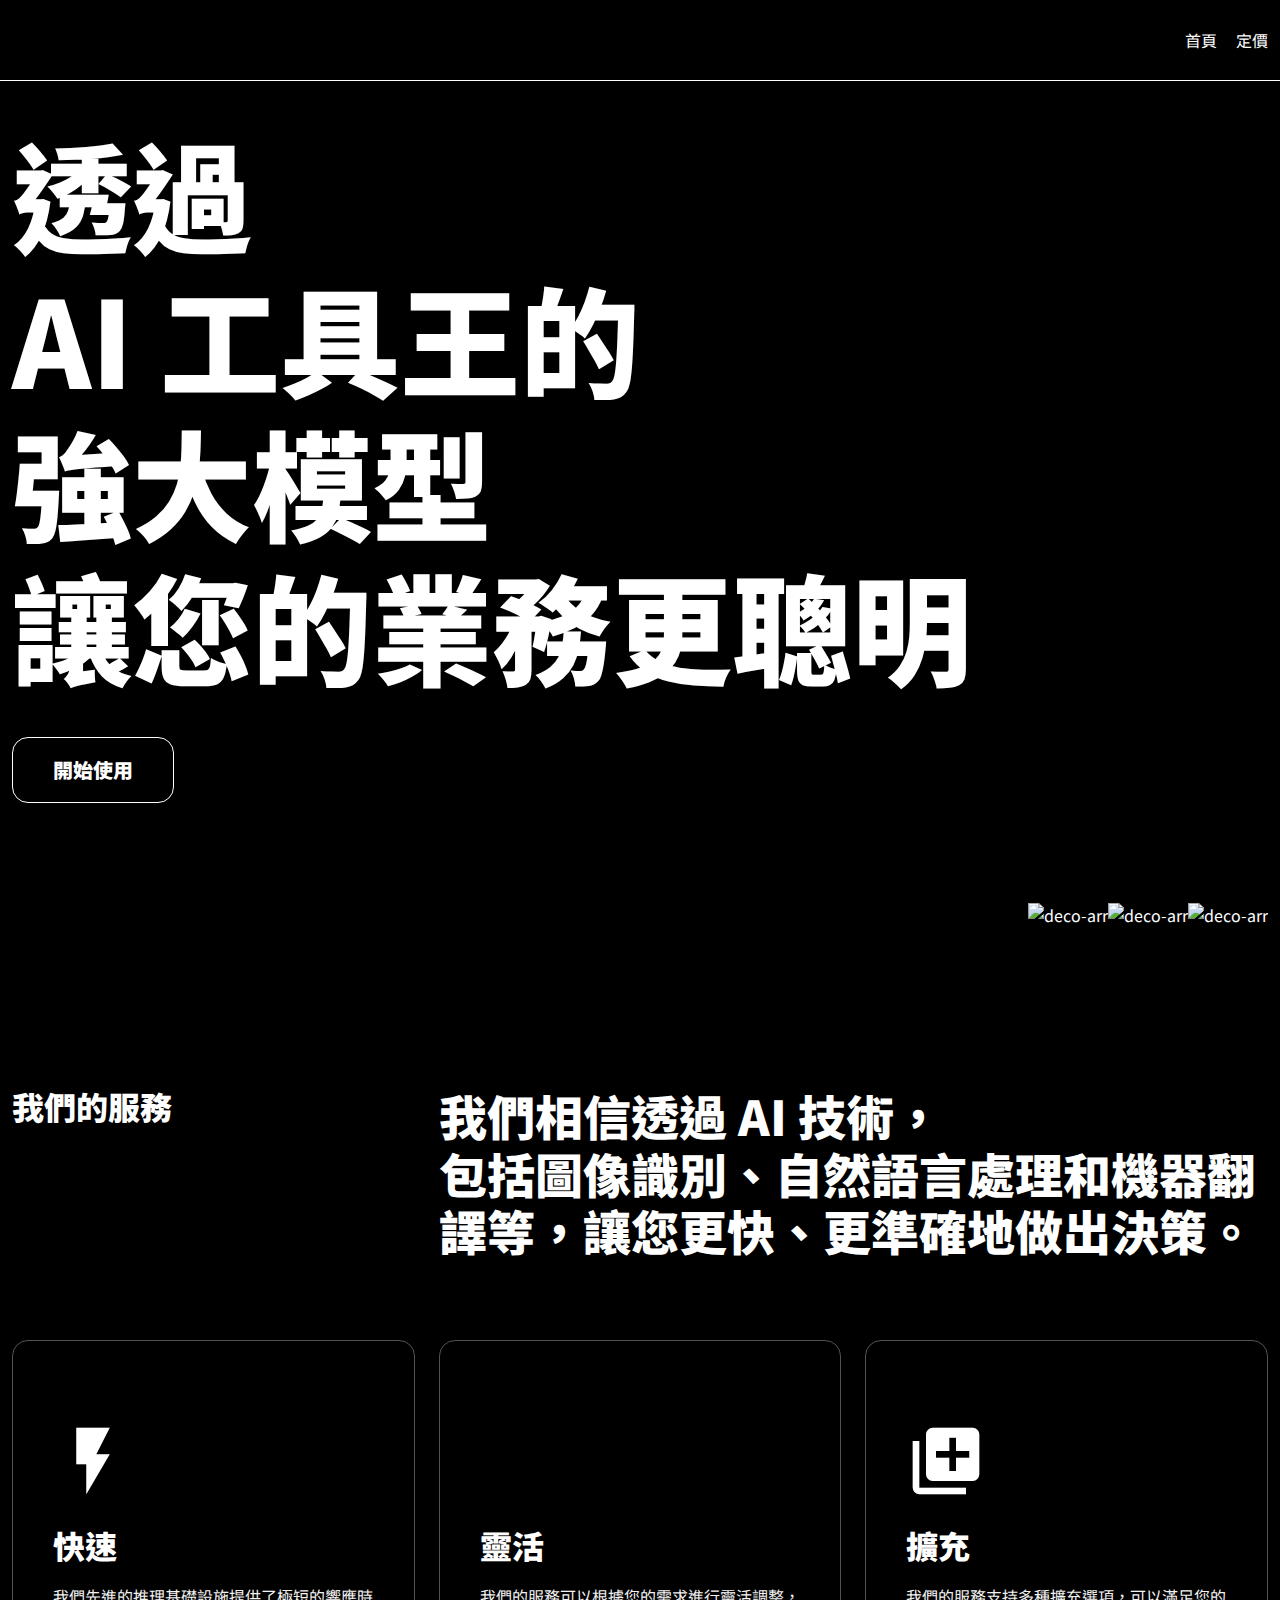
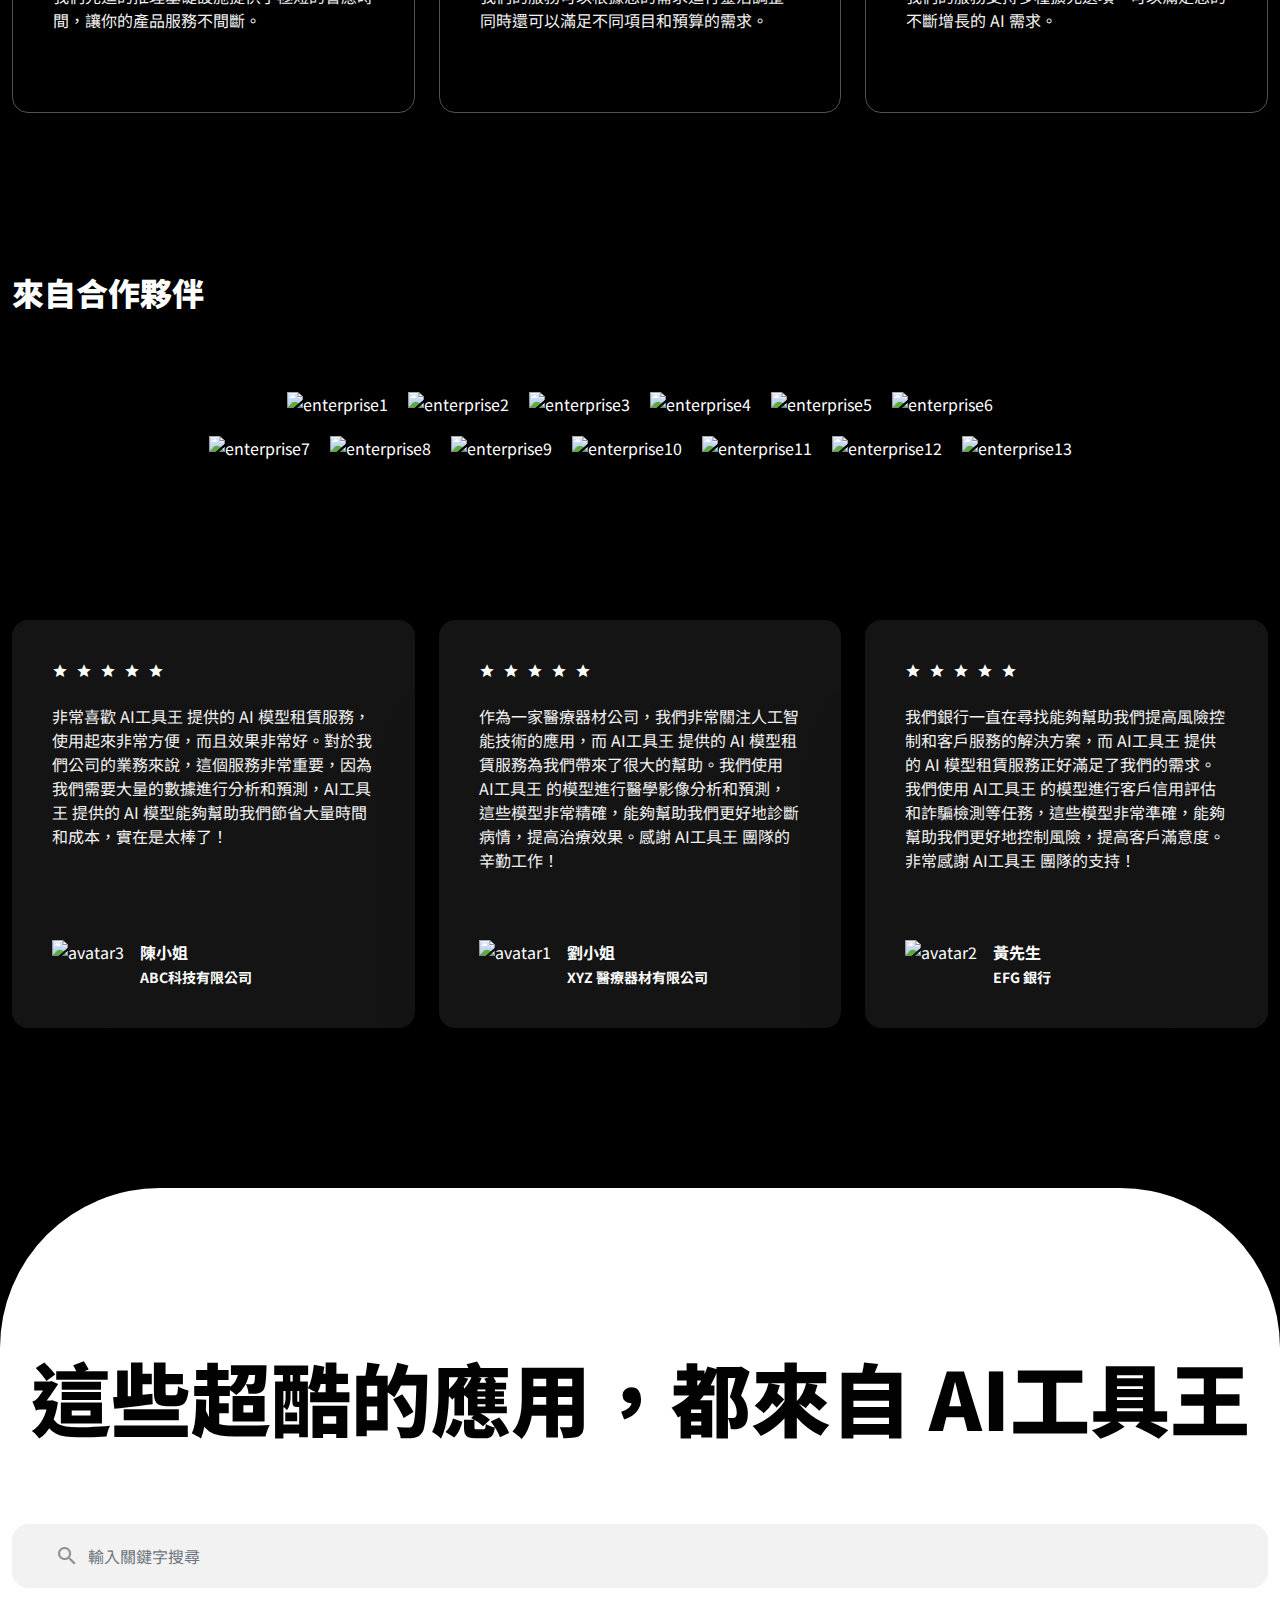
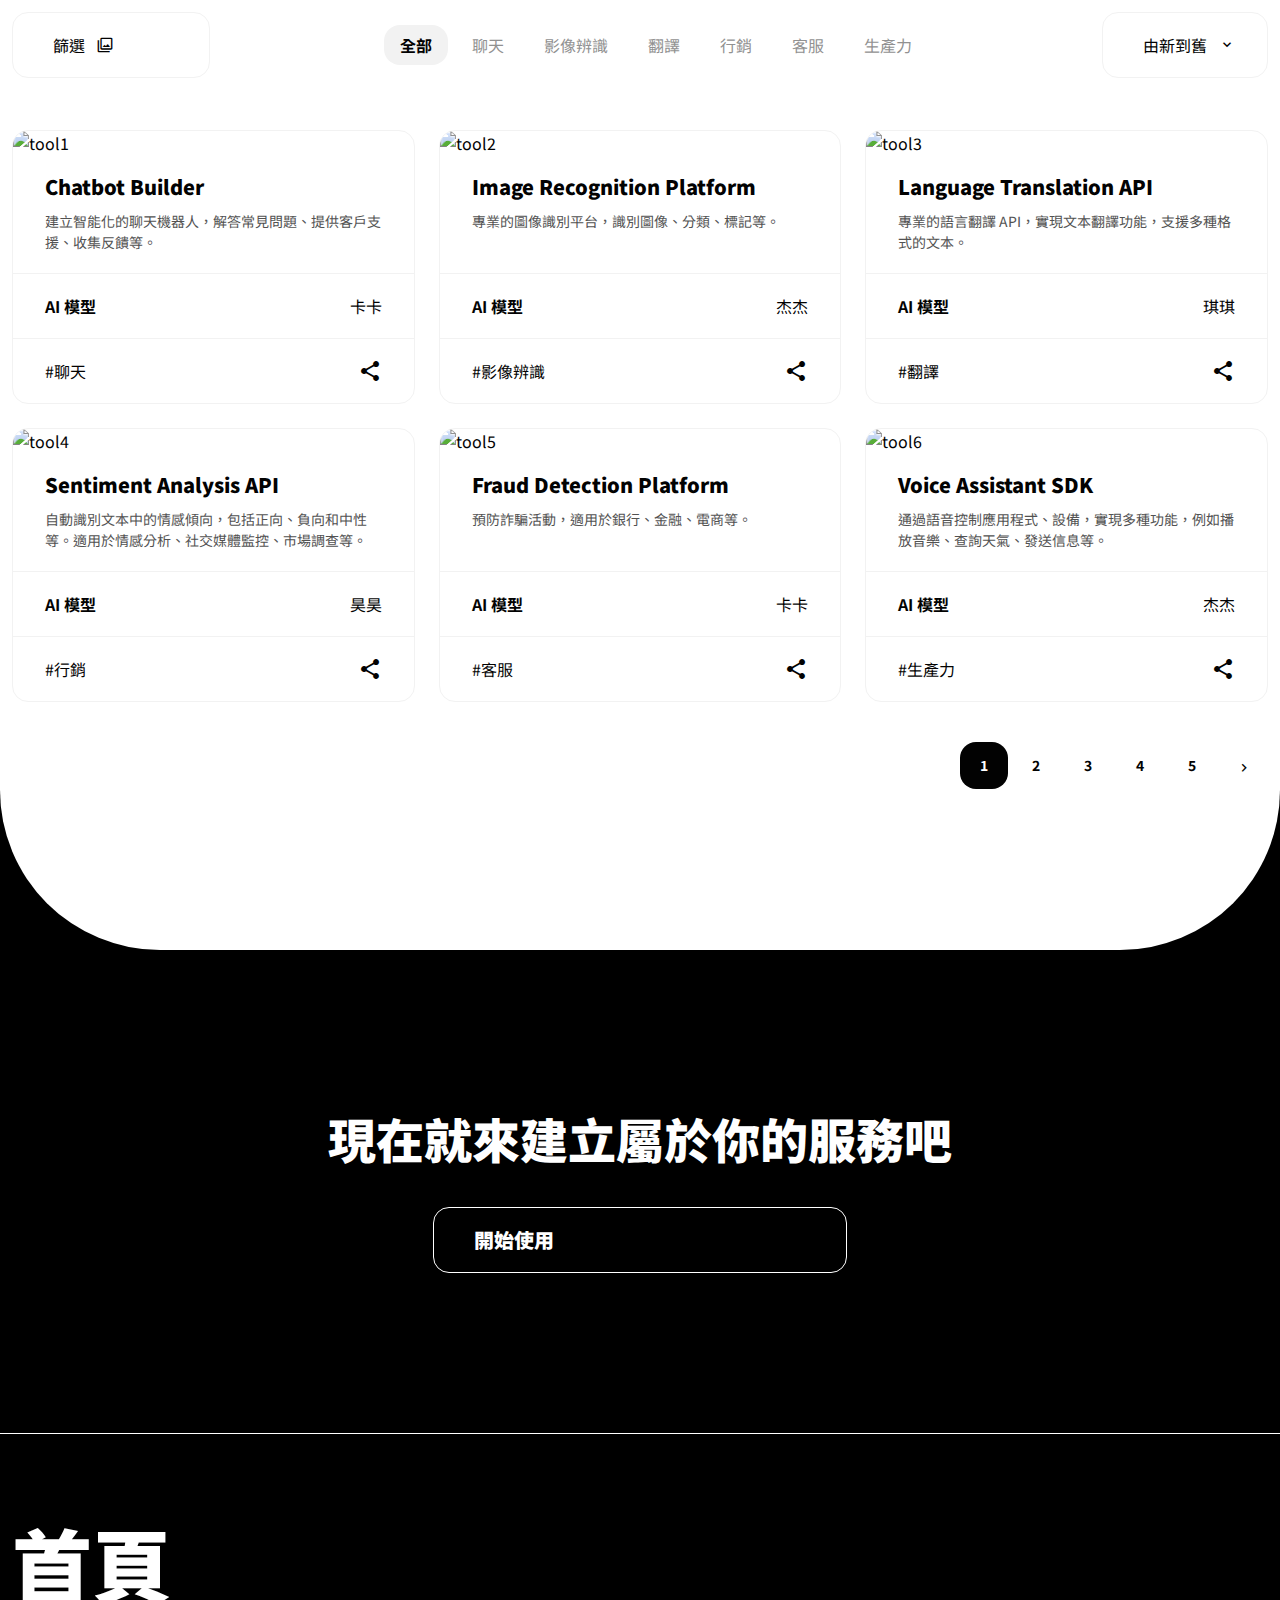
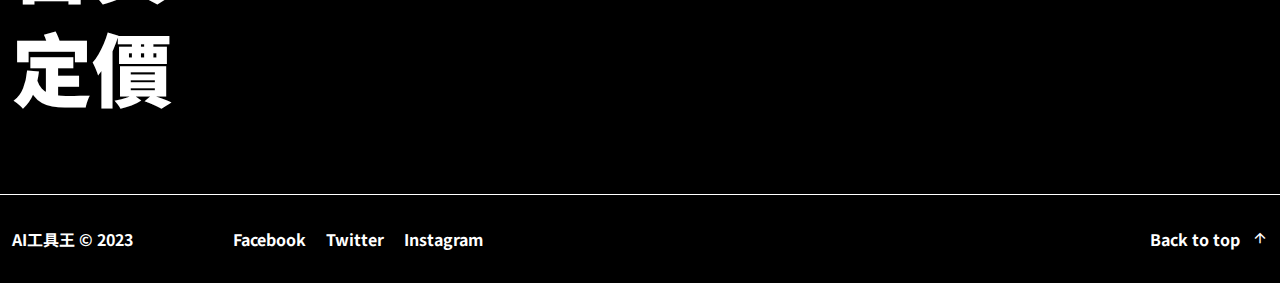
==== commit 30084225: "index_desktop" ====
--- a/index.html
+++ b/index.html
@@ -182,31 +182,37 @@
     <div class="container py-9">
       <h2 class="text-center fs-9 font-style1 mb-8 text-center">這些超酷的應用，都來自 AI工具王</h2>
       <div class="mb-5">
-        <label for="searchProduct" class="visually-hidden"></label>
-        <input type="text" class="form-control" id="searchProduct" placeholder="輸入關鍵字搜尋">
+        <div class="searchbar position-relative text-black-60">
+          <span class="material-icons position-absolute top-50 translate-middle-y">search</span>
+          <input type="text" class="form-control border-0 bg-black-20 fs-12 lh-base" id="searchProduct" placeholder="輸入關鍵字搜尋">
+        </div>
       </div>
-      <div class="d-flex justify-content-between pb-4 mb-6">
-        <select class="form-select text-black-100" aria-label="filter categorye">
-          <option selected>篩選</option>
-          <optgroup label="AI 模型">
-            <option value="all">所有模型</option>
-            <option value="KaKa">卡卡</option>
-            <option value="JieJie">杰杰</option>
-            <option value="CiCi">琪琪</option>
-            <option value="HaoHao">昊昊</option>
-          </optgroup>
-          <optgroup label="類型">
-            <option value="all">所有模型</option>
-            <option value="1">篩選項目 1</option>
-            <option value="2">篩選項目 2</option>
-            <option value="3">篩選項目 3</option>
-            <option value="4">篩選項目 4</option>
-            <option value="5">篩選項目 5</option>
-            <option value="6">篩選項目 6</option>
-          </optgroup>
-        </select>
+      <div class="d-flex justify-content-between align-items-center pb-4 mb-6">
+        <div class="dropdown">
+          <button class="btn btn-outline-light text-black-100 fs-12 lh-base dropdown-toggle pe-6 d-flex align-items-center" type="button" id="Classification" data-bs-toggle="dropdown" aria-expanded="false">
+            篩選
+            <span class="material-icons fs-12 lh-base ms-3">filter_alt</span>
+          </button>
+          <ul class="dropdown-menu filter pt-3 pb-4" aria-labelledby="dropdownMenuButton1">
+            <li><h6 class="dropdown-header fs-11 fw-bold">AI 模型</h6></li>
+            <li><a class="dropdown-item" href="#">所有模型</a></li>
+            <li><a class="dropdown-item" href="#">卡卡</a></li>
+            <li><a class="dropdown-item" href="#">杰杰</a></li>
+            <li><a class="dropdown-item active" aria-current="true" href="#">琪琪</a></li>
+            <li><a class="dropdown-item" href="#">昊昊</a></li>
+            <li><hr class="dropdown-divider py-1 mt-3 me-6 mb-4 ms-7"></li>
+            <li><h6 class="dropdown-header fs-11 fw-bold">類型</h6></li>
+            <li><a class="dropdown-item" href="#">所有模型</a></li>
+            <li><a class="dropdown-item" href="#">篩選項目 1</a></li>
+            <li><a class="dropdown-item" href="#">篩選項目 2</a></li>
+            <li><a class="dropdown-item" href="#">篩選項目 3</a></li>
+            <li><a class="dropdown-item" href="#">篩選項目 4</a></li>
+            <li><a class="dropdown-item active" aria-current="true" href="#">篩選項目 5</a></li>
+            <li><a class="dropdown-item" href="#">篩選項目 6</a></li>
+          </ul>
+        </div>
         <ul class="d-flex btn-style-class">
-          <li><button type="button" class="btn  btn-outline-black-60 btn-sm mx-1">全部</button></li>
+          <li><button type="button" class="btn  btn-outline-black-60 btn-sm mx-1 active">全部</button></li>
           <li><button type="button" class="btn btn-outline-black-60 btn-sm mx-1">聊天</button></li>
           <li><button type="button" class="btn btn-outline-black-60 btn-sm mx-1">影像辨識</button></li>
           <li><button type="button" class="btn btn-outline-black-60 btn-sm mx-1">翻譯</button></li>
@@ -214,16 +220,23 @@
           <li><button type="button" class="btn btn-outline-black-60 btn-sm mx-1">客服</button></li>
           <li><button type="button" class="btn btn-outline-black-60 btn-sm mx-1">生產力</button></li>
         </ul>
-        <select class="form-select text-black-100" aria-label="toSort">
-          <option value="NtoO">由新到舊</option>
-          <option value="OtoN">由舊到新</option>
-        </select>
+        <div class="dropdown">
+          <button class="btn btn-outline-light text-black-100 fs-12 lh-base dropdown-toggle pe-6 d-flex align-items-center data-bs-display="static" " type="button" id="toSort" data-bs-toggle="dropdown" aria-expanded="false">
+            由新到舊
+            <span class="material-icons fs-12 lh-base ms-3">keyboard_arrow_down</span>
+          </button>
+          <ul class="dropdown-menu py-3 dropdown-menu-end" aria-labelledby="dropdownMenuButton1">
+            <li><a class="dropdown-item py-1 px-7 mt-1" href="#">由新到舊</a></li>
+            <li><a class="dropdown-item py-1 px-7 mb-1" href="#">由舊到新</a></li>
+          </ul>
+        </div>
       </div>
-      <div class="row gy-5">
-        <div class="col-4">
-          <div class="card">
-            <img src="https://github.com/hexschool/2022-web-layout-training/blob/main/2023web-camp/tool1.png?raw=true"
-              class="card-img-top" alt="tool1">
+      <div class="row gy-5 mb-7">
+        <div class="col-4">
+          <div class="card">
+            <div class="card-img">
+              <img src="https://github.com/hexschool/2022-web-layout-training/blob/main/2023web-camp/tool1.png?raw=true" class="card-img-top" alt="tool1">              
+            </div>
             <div class="card-body">
               <h5 class="card-title fs-6 font-style1 mb-3">Chatbot Builder</h5>
               <p class="card-text fs-10 text-black-80">建立智能化的聊天機器人，解答常見問題、提供客戶支援、收集反饋等。</p>
@@ -240,8 +253,9 @@
         </div>
         <div class="col-4">
           <div class="card">
-            <img src="https://github.com/hexschool/2022-web-layout-training/blob/main/2023web-camp/tool2.png?raw=true"
-              class="card-img-top" alt="tool2">
+            <div class="card-img">
+              <img src="https://github.com/hexschool/2022-web-layout-training/blob/main/2023web-camp/tool2.png?raw=true" class="card-img-top" alt="tool2">              
+            </div>
             <div class="card-body">
               <h5 class="card-title fs-6 font-style1 mb-3">Image Recognition Platform</h5>
               <p class="card-text fs-10 text-black-80">專業的圖像識別平台，識別圖像、分類、標記等。</p>
@@ -258,8 +272,9 @@
         </div>
         <div class="col-4">
           <div class="card">
-            <img src="https://github.com/hexschool/2022-web-layout-training/blob/main/2023web-camp/tool3.png?raw=true"
-              class="card-img-top" alt="tool3">
+            <div class="card-img">
+              <img src="https://github.com/hexschool/2022-web-layout-training/blob/main/2023web-camp/tool3.png?raw=true" class="card-img-top" alt="tool3">              
+            </div>
             <div class="card-body">
               <h5 class="card-title fs-6 font-style1 mb-3">Language Translation API</h5>
               <p class="card-text fs-10 text-black-80">專業的語言翻譯 API，實現文本翻譯功能，支援多種格式的文本。</p>
@@ -276,8 +291,9 @@
         </div>
         <div class="col-4">
           <div class="card">
-            <img src="https://github.com/hexschool/2022-web-layout-training/blob/main/2023web-camp/tool4.png?raw=true"
-              class="card-img-top" alt="tool4">
+            <div class="card-img">
+              <img src="https://github.com/hexschool/2022-web-layout-training/blob/main/2023web-camp/tool4.png?raw=true" class="card-img-top" alt="tool4">              
+            </div>
             <div class="card-body">
               <h5 class="card-title fs-6 font-style1 mb-3">Sentiment Analysis API</h5>
               <p class="card-text fs-10 text-black-80">自動識別文本中的情感傾向，包括正向、負向和中性等。適用於情感分析、社交媒體監控、市場調查等。</p>
@@ -294,8 +310,9 @@
         </div>
         <div class="col-4">
           <div class="card">
-            <img src="https://github.com/hexschool/2022-web-layout-training/blob/main/2023web-camp/tool5.png?raw=true"
-              class="card-img-top" alt="tool5">
+            <div class="card-img">
+              <img src="https://github.com/hexschool/2022-web-layout-training/blob/main/2023web-camp/tool5.png?raw=true" class="card-img-top" alt="tool5">              
+            </div>
             <div class="card-body">
               <h5 class="card-title fs-6 font-style1 mb-3">Fraud Detection Platform</h5>
               <p class="card-text fs-10 text-black-80">預防詐騙活動，適用於銀行、金融、電商等。</p>
@@ -312,8 +329,9 @@
         </div>
         <div class="col-4">
           <div class="card">
-            <img src="https://github.com/hexschool/2022-web-layout-training/blob/main/2023web-camp/tool6.png?raw=true"
-              class="card-img-top" alt="tool6">
+            <div class="card-img">
+              <img src="https://github.com/hexschool/2022-web-layout-training/blob/main/2023web-camp/tool6.png?raw=true" class="card-img-top" alt="tool6">              
+            </div>
             <div class="card-body mb-auto">
               <h5 class="card-title fs-6 font-style1 mb-3">Voice Assistant SDK</h5>
               <p class="card-text fs-10 text-black-80 mb-auto">通過語音控制應用程式、設備，實現多種功能，例如播放音樂、查詢天氣、發送信息等。</p>
@@ -329,19 +347,16 @@
           </div>
         </div>
       </div>
-      <nav aria-label="Page navigation example">
-        <ul class="pagination">
+      <nav aria-label="Page navigation">
+        <ul class="pagination justify-content-end">
+          <li class="page-item me-1 active"><a class="page-link rounded fs-10 fw-bold" href="#">1</a></li>
+          <li class="page-item me-1"><a class="page-link rounded fs-10 fw-bold" href="#">2</a></li>
+          <li class="page-item me-1"><a class="page-link rounded fs-10 fw-bold" href="#">3</a></li>
+          <li class="page-item me-1"><a class="page-link rounded fs-10 fw-bold" href="#">4</a></li>
+          <li class="page-item me-1"><a class="page-link rounded fs-10 fw-bold" href="#">5</a></li>
           <li class="page-item">
-            <a class="page-link" href="#" aria-label="Previous">
-              <span aria-hidden="true">&laquo;</span>
-            </a>
-          </li>
-          <li class="page-item"><a class="page-link" href="#">1</a></li>
-          <li class="page-item"><a class="page-link" href="#">2</a></li>
-          <li class="page-item"><a class="page-link" href="#">3</a></li>
-          <li class="page-item">
-            <a class="page-link" href="#" aria-label="Next">
-              <span aria-hidden="true">&raquo;</span>
+            <a class="page-link rounded py-3 px-3" href="#" aria-label="Next">
+              <span aria-hidden="true" class="material-icons fs-12 px-1 align-middle">keyboard_arrow_right</span>
             </a>
           </li>
         </ul>
--- a/style/all.css
+++ b/style/all.css
@@ -21,13 +21,14 @@
   --bs-white: #fff;
   --bs-gray: #6c757d;
   --bs-gray-dark: #343a40;
+  --bs-light: #F2F2F2;
   --bs-primary: #F18724;
   --bs-secondary: #6c757d;
   --bs-success: #198754;
   --bs-info: #0dcaf0;
   --bs-warning: #ffc107;
   --bs-danger: #dc3545;
-  --bs-light: #f8f9fa;
+  --bs-light: #F2F2F2;
   --bs-white: #fff;
   --bs-dark: #020202;
   --bs-surface: #F2EFE7;
@@ -1644,15 +1645,15 @@
 }
 
 .table-light {
-  --bs-table-bg: #f8f9fa;
-  --bs-table-striped-bg: #ecedee;
+  --bs-table-bg: #F2F2F2;
+  --bs-table-striped-bg: #e6e6e6;
   --bs-table-striped-color: #000;
-  --bs-table-active-bg: #dfe0e1;
+  --bs-table-active-bg: #dadada;
   --bs-table-active-color: #000;
-  --bs-table-hover-bg: #e5e6e7;
+  --bs-table-hover-bg: #e0e0e0;
   --bs-table-hover-color: #000;
   color: #000;
-  border-color: #dfe0e1;
+  border-color: #dadada;
 }
 
 .table-dark {
@@ -2735,32 +2736,32 @@
 
 .btn-light {
   color: #000;
-  background-color: #f8f9fa;
-  border-color: #f8f9fa;
+  background-color: #F2F2F2;
+  border-color: #F2F2F2;
 }
 .btn-light:hover {
   color: #000;
-  background-color: #f9fafb;
-  border-color: #f9fafb;
+  background-color: #f4f4f4;
+  border-color: #f3f3f3;
 }
 .btn-check:focus + .btn-light, .btn-light:focus {
   color: #000;
-  background-color: #f9fafb;
-  border-color: #f9fafb;
-  box-shadow: 0 0 0 0.25rem rgba(211, 212, 213, 0.5);
+  background-color: #f4f4f4;
+  border-color: #f3f3f3;
+  box-shadow: 0 0 0 0.25rem rgba(206, 206, 206, 0.5);
 }
 .btn-check:checked + .btn-light, .btn-check:active + .btn-light, .btn-light:active, .btn-light.active, .show > .btn-light.dropdown-toggle {
   color: #000;
-  background-color: #f9fafb;
-  border-color: #f9fafb;
+  background-color: whitesmoke;
+  border-color: #f3f3f3;
 }
 .btn-check:checked + .btn-light:focus, .btn-check:active + .btn-light:focus, .btn-light:active:focus, .btn-light.active:focus, .show > .btn-light.dropdown-toggle:focus {
-  box-shadow: 0 0 0 0.25rem rgba(211, 212, 213, 0.5);
+  box-shadow: 0 0 0 0.25rem rgba(206, 206, 206, 0.5);
 }
 .btn-light:disabled, .btn-light.disabled {
   color: #000;
-  background-color: #f8f9fa;
-  border-color: #f8f9fa;
+  background-color: #F2F2F2;
+  border-color: #F2F2F2;
 }
 
 .btn-white {
@@ -3124,27 +3125,27 @@
 }
 
 .btn-outline-light {
-  color: #f8f9fa;
-  border-color: #f8f9fa;
+  color: #F2F2F2;
+  border-color: #F2F2F2;
 }
 .btn-outline-light:hover {
   color: #000;
-  background-color: #f8f9fa;
-  border-color: #f8f9fa;
+  background-color: #F2F2F2;
+  border-color: #F2F2F2;
 }
 .btn-check:focus + .btn-outline-light, .btn-outline-light:focus {
-  box-shadow: 0 0 0 0.25rem rgba(248, 249, 250, 0.5);
+  box-shadow: 0 0 0 0.25rem rgba(242, 242, 242, 0.5);
 }
 .btn-check:checked + .btn-outline-light, .btn-check:active + .btn-outline-light, .btn-outline-light:active, .btn-outline-light.active, .btn-outline-light.dropdown-toggle.show {
   color: #000;
-  background-color: #f8f9fa;
-  border-color: #f8f9fa;
+  background-color: #F2F2F2;
+  border-color: #F2F2F2;
 }
 .btn-check:checked + .btn-outline-light:focus, .btn-check:active + .btn-outline-light:focus, .btn-outline-light:active:focus, .btn-outline-light.active:focus, .btn-outline-light.dropdown-toggle.show:focus {
-  box-shadow: 0 0 0 0.25rem rgba(248, 249, 250, 0.5);
+  box-shadow: 0 0 0 0.25rem rgba(242, 242, 242, 0.5);
 }
 .btn-outline-light:disabled, .btn-outline-light.disabled {
-  color: #f8f9fa;
+  color: #F2F2F2;
   background-color: transparent;
 }
 
@@ -3603,7 +3604,7 @@
   padding: 0.5rem 1rem;
   margin-bottom: 0;
   font-size: 0.875rem;
-  color: #6c757d;
+  color: #919191;
   white-space: nowrap;
 }
 
@@ -4397,9 +4398,9 @@
 .page-link {
   position: relative;
   display: block;
-  color: #fff;
+  color: #020202;
   background-color: #fff;
-  border: 1px solid #dee2e6;
+  border: 0 solid #dee2e6;
   transition: color 0.15s ease-in-out, background-color 0.15s ease-in-out, border-color 0.15s ease-in-out, box-shadow 0.15s ease-in-out;
 }
 @media (prefers-reduced-motion: reduce) {
@@ -4409,26 +4410,26 @@
 }
 .page-link:hover {
   z-index: 2;
-  color: #cccccc;
-  background-color: #e9ecef;
+  color: #fff;
+  background-color: #020202;
   border-color: #dee2e6;
 }
 .page-link:focus {
   z-index: 3;
-  color: #cccccc;
-  background-color: #e9ecef;
+  color: #fff;
+  background-color: #020202;
   outline: 0;
   box-shadow: 0 0 0 0.25rem rgba(241, 135, 36, 0.25);
 }
 
 .page-item:not(:first-child) .page-link {
-  margin-left: -1px;
+  margin-left: 0;
 }
 .page-item.active .page-link {
   z-index: 3;
   color: #fff;
-  background-color: #F18724;
-  border-color: #F18724;
+  background-color: #020202;
+  border-color: #020202;
 }
 .page-item.disabled .page-link {
   color: #6c757d;
@@ -4438,7 +4439,7 @@
 }
 
 .page-link {
-  padding: 0.375rem 0.75rem;
+  padding: 0.84rem 1.25rem;
 }
 
 .page-item:first-child .page-link {
@@ -4579,12 +4580,12 @@
 }
 
 .alert-light {
-  color: #636464;
-  background-color: #fefefe;
-  border-color: #fdfdfe;
+  color: #616161;
+  background-color: #fcfcfc;
+  border-color: #fbfbfb;
 }
 .alert-light .alert-link {
-  color: #4f5050;
+  color: #4e4e4e;
 }
 
 .alert-white {
@@ -4961,17 +4962,17 @@
 }
 
 .list-group-item-light {
-  color: #636464;
-  background-color: #fefefe;
+  color: #616161;
+  background-color: #fcfcfc;
 }
 .list-group-item-light.list-group-item-action:hover, .list-group-item-light.list-group-item-action:focus {
-  color: #636464;
-  background-color: #e5e5e5;
+  color: #616161;
+  background-color: #e3e3e3;
 }
 .list-group-item-light.list-group-item-action.active {
   color: #fff;
-  background-color: #636464;
-  border-color: #636464;
+  background-color: #616161;
+  border-color: #616161;
 }
 
 .list-group-item-white {
@@ -6038,10 +6039,10 @@
 }
 
 .link-light {
-  color: #f8f9fa;
+  color: #F2F2F2;
 }
 .link-light:hover, .link-light:focus {
-  color: #f9fafb;
+  color: whitesmoke;
 }
 
 .link-white {
@@ -6456,7 +6457,7 @@
 }
 
 .border-light {
-  border-color: #f8f9fa !important;
+  border-color: #F2F2F2 !important;
 }
 
 .border-white {
@@ -7585,7 +7586,7 @@
 }
 
 .text-light {
-  color: #f8f9fa !important;
+  color: #F2F2F2 !important;
 }
 
 .text-white {
@@ -7661,7 +7662,7 @@
 }
 
 .bg-light {
-  background-color: #f8f9fa !important;
+  background-color: #F2F2F2 !important;
 }
 
 .bg-white {
@@ -10019,7 +10020,7 @@
   line-height: 1.5;
   border: none;
 }
-.btn-style-class .btn-outline-black-60:hover, .btn-style-class .btn-outline-black-60:focus, .btn-style-class .btn-outline-black-60active {
+.btn-style-class .btn-outline-black-60:hover, .btn-style-class .btn-outline-black-60:focus, .btn-style-class .btn-outline-black-60:active, .btn-style-class .btn-outline-black-60.active {
   background: #F2F2F2;
   color: #020202;
   font-weight: 700;
@@ -10081,6 +10082,59 @@
   right: 0;
 }
 
-select {
-  max-width: 50px;
+.searchbar .material-icons {
+  left: 43px;
+}
+.searchbar .form-control {
+  padding-left: 76px;
+}
+
+.dropdown .dropdown-toggle:after {
+  display: none;
+}
+.dropdown .dropdown-toggle .material-icons {
+  display: inline-block;
+}
+.dropdown .btn-outline-light:hover, .dropdown .btn-outline-light:focus, .dropdown .btn-outline-light.dropdown-toggle.show {
+  background: #fff;
+  color: #020202;
+  border-color: #020202;
+  box-shadow: none;
+}
+.dropdown .dropdown-menu {
+  border: none;
+  box-shadow: 0px 0.25rem 1.25rem rgba(0, 0, 0, 0.15);
+}
+.dropdown .dropdown-menu.filter {
+  width: 15rem;
+}
+.dropdown .dropdown-menu.filter .dropdown-item, .dropdown .dropdown-menu.filter .dropdown-header {
+  padding-left: 2.5rem;
+}
+.dropdown .dropdown-menu .dropdown-item.active, .dropdown .dropdown-menu .dropdown-item:active {
+  color: #020202;
+  background: #fff;
+  position: relative;
+}
+.dropdown .dropdown-menu .dropdown-item.active::after, .dropdown .dropdown-menu .dropdown-item:active::after {
+  content: "done";
+  font-family: "Material Icons";
+  position: absolute;
+  right: 1rem;
+}
+
+.card-img {
+  overflow: hidden;
+  border-radius: 0;
+}
+.card-img img {
+  transition: all 0.5s;
+}
+.card-img img:hover {
+  transform: scale(1.2, 1.2);
+  transition: all 0.5s;
+}
+
+.page-link:focus, .page-linkactive {
+  box-shadow: none;
 }/*# sourceMappingURL=all.css.map */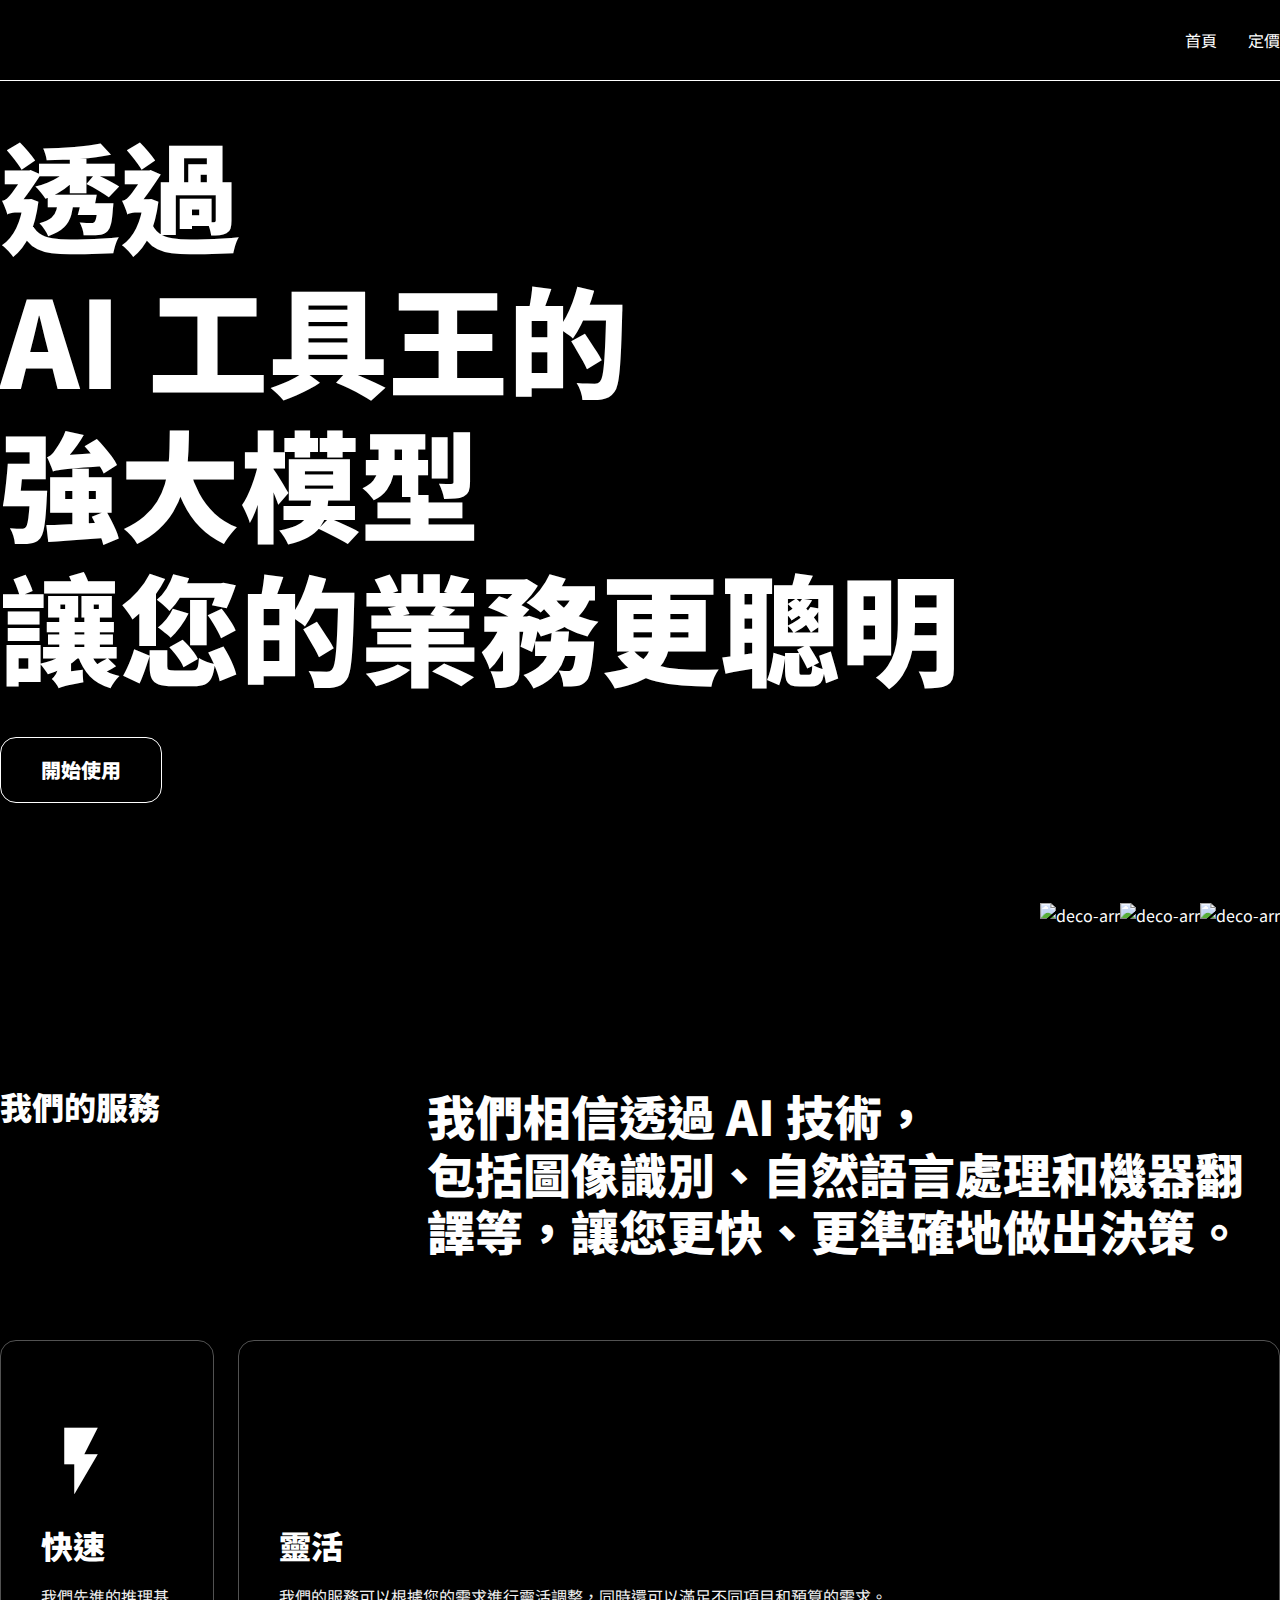
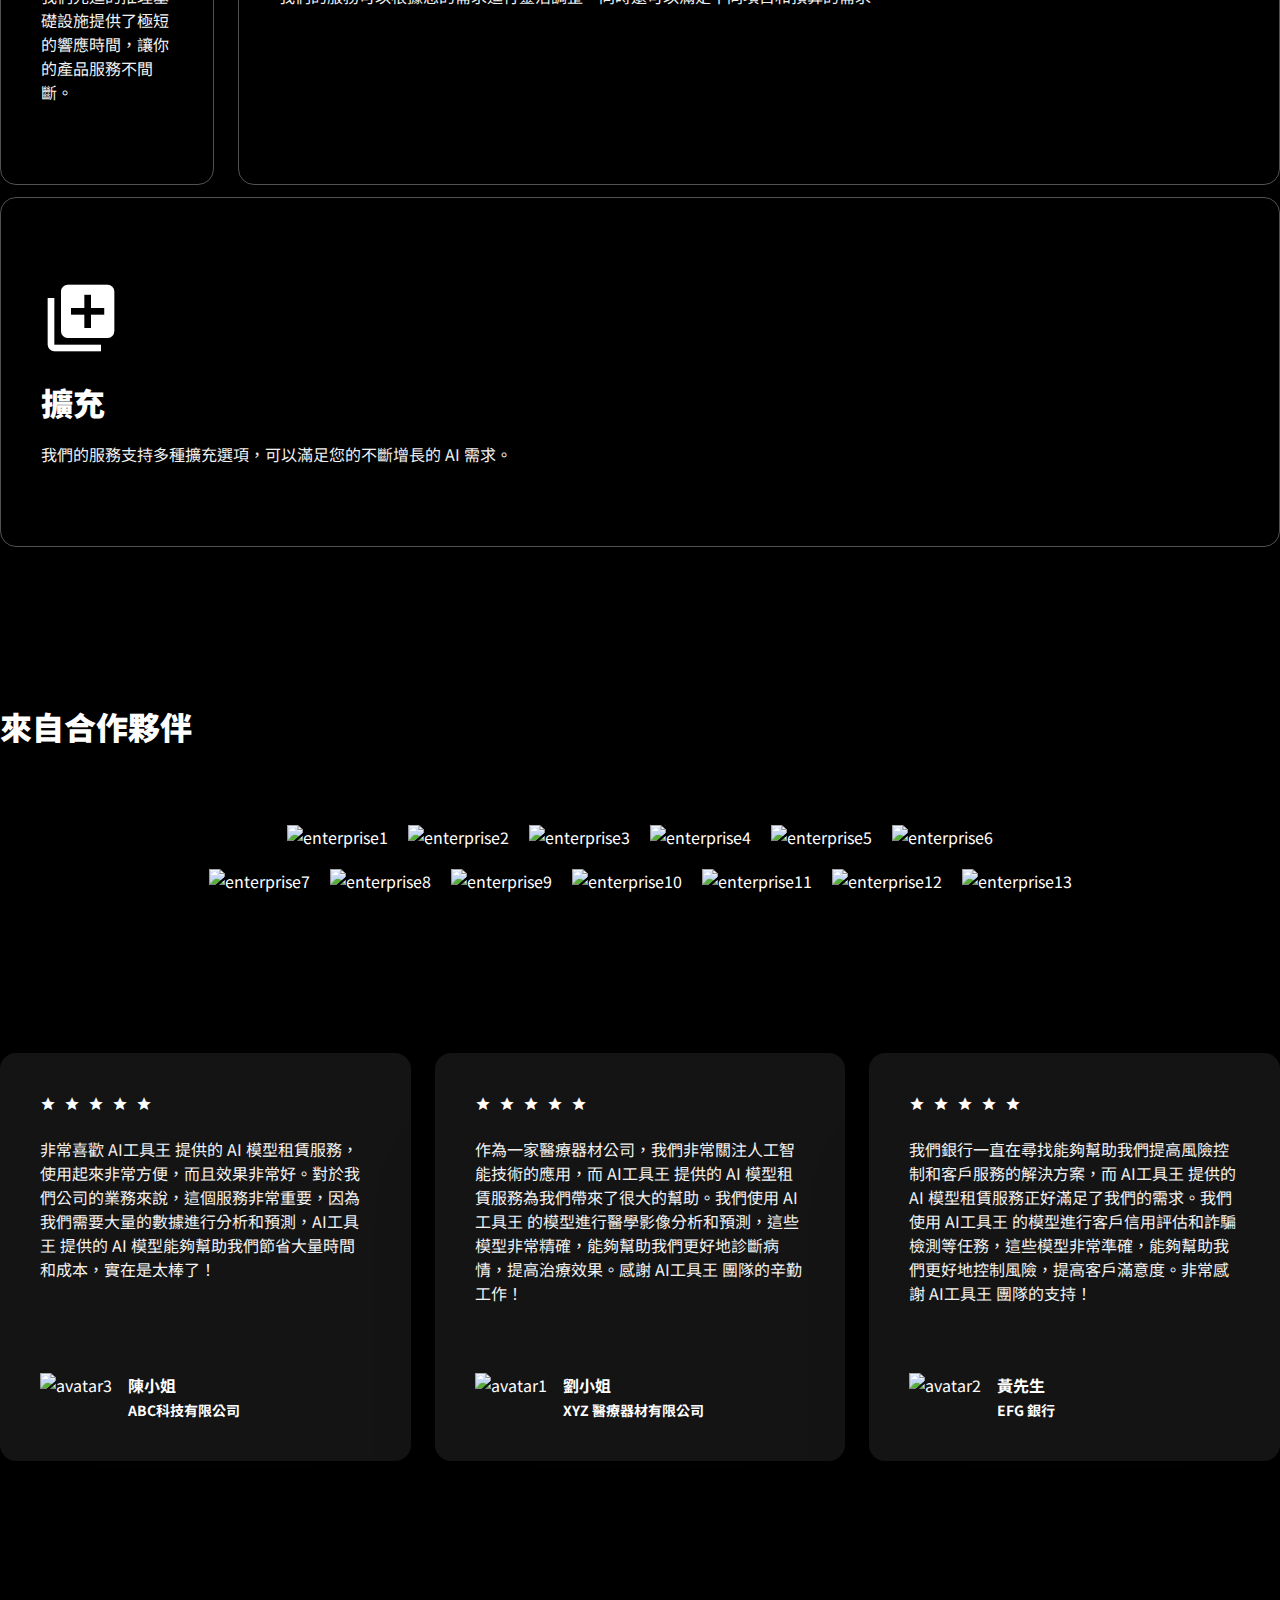
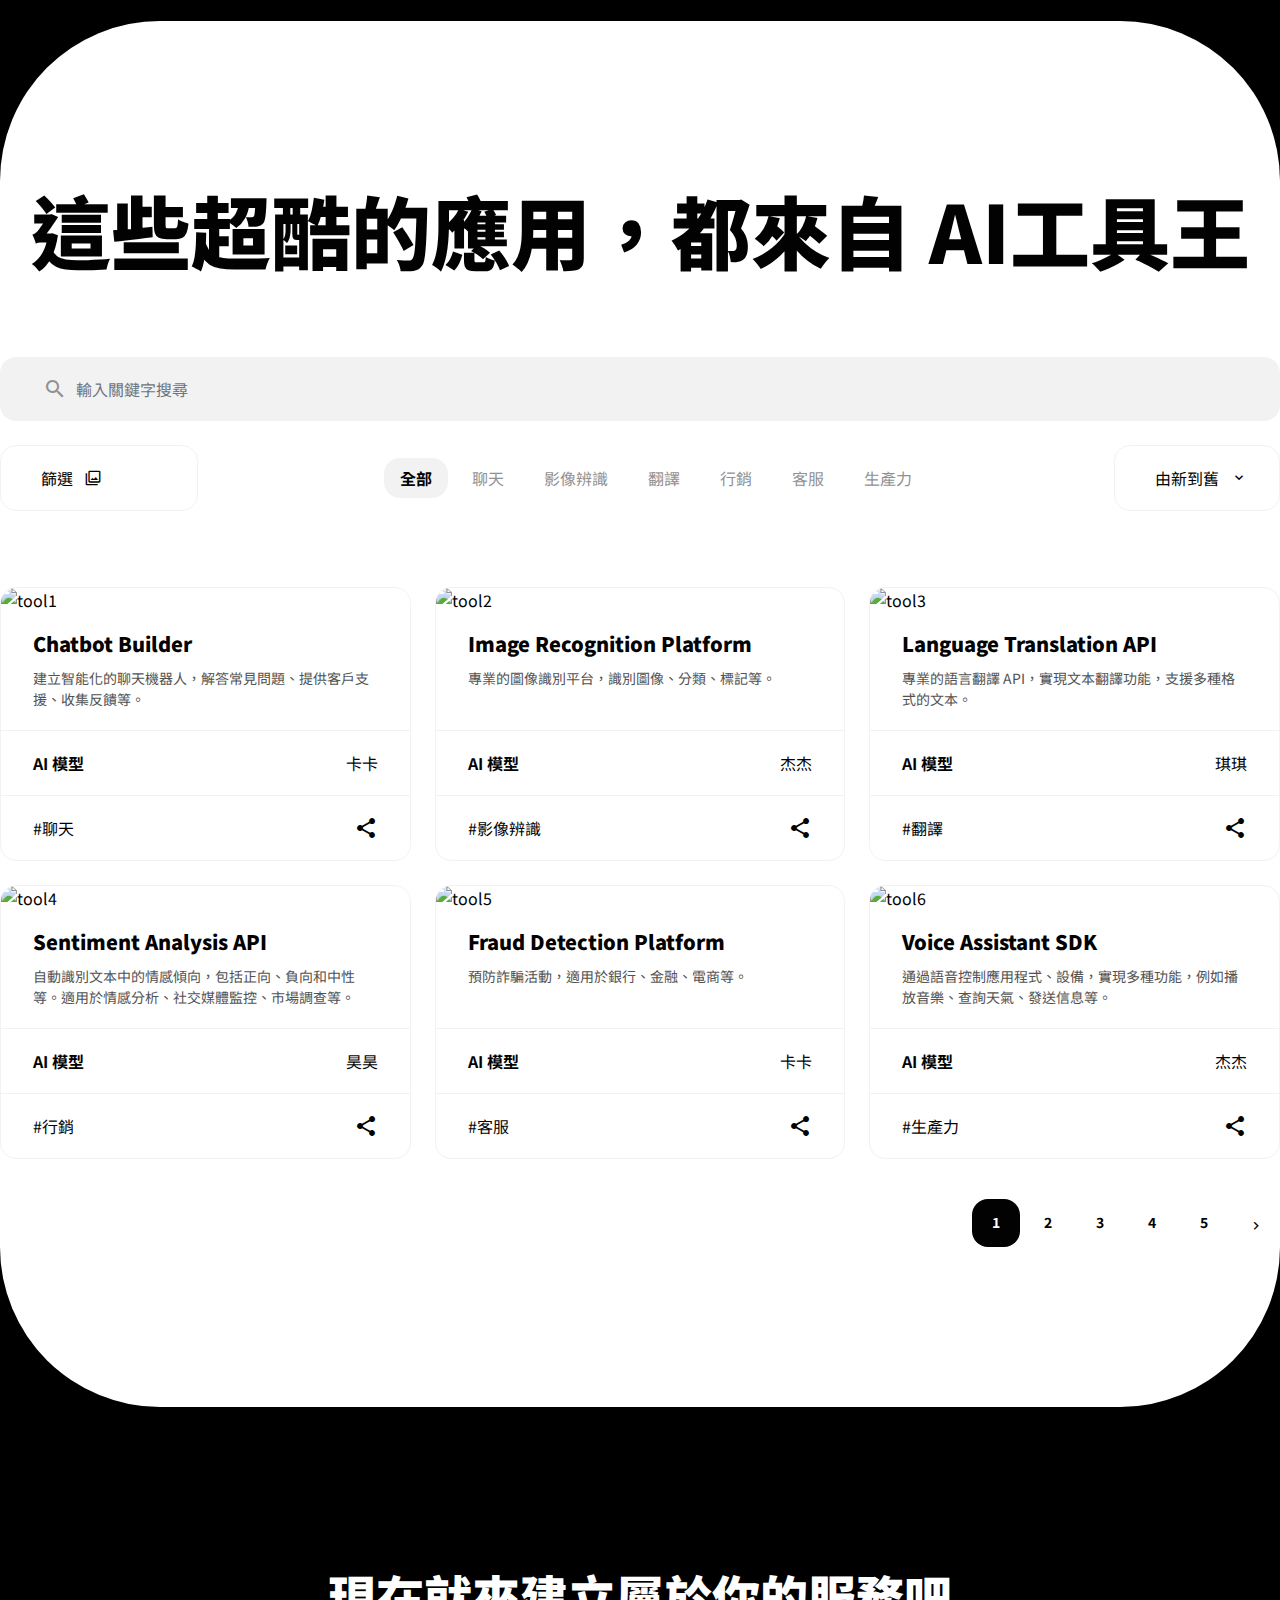
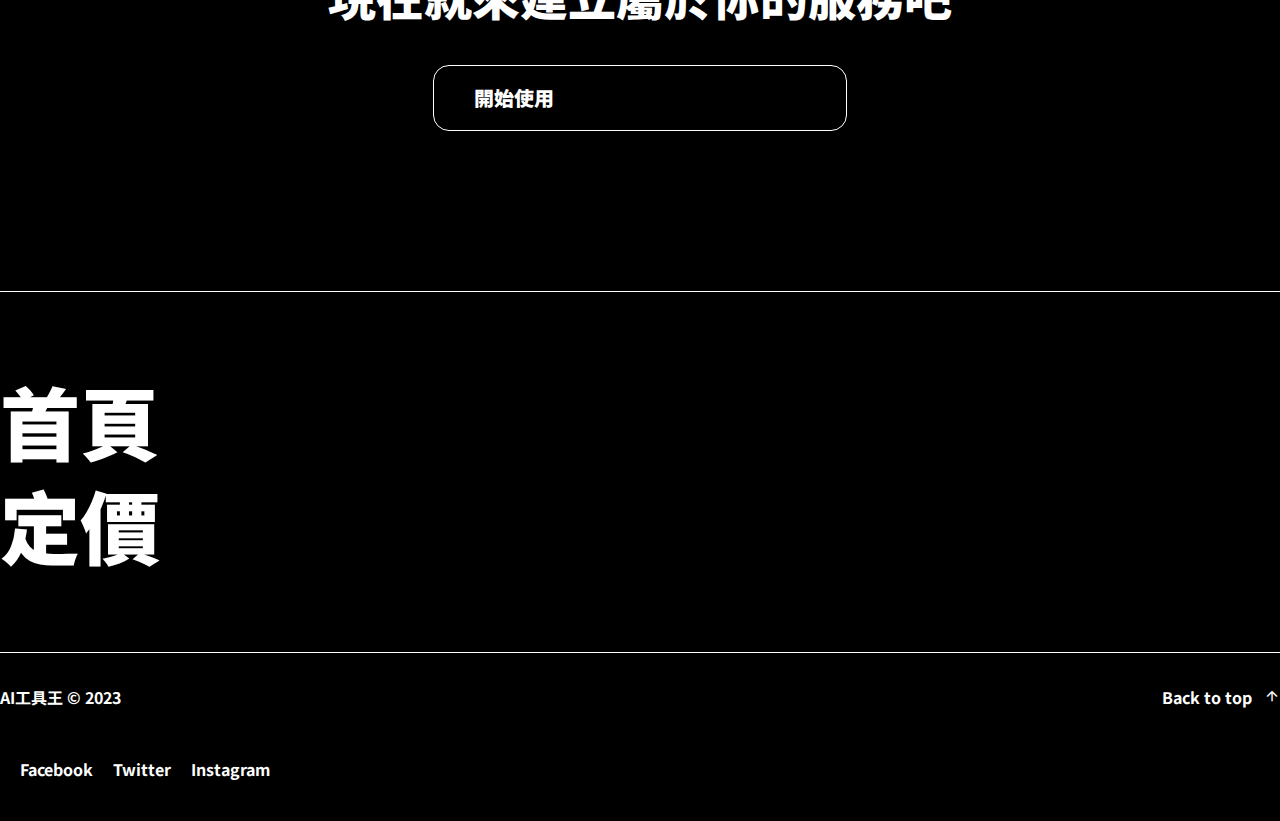
==== commit b798aaa7: "index_desktop" ====
--- a/index.html
+++ b/index.html
@@ -11,36 +11,38 @@
 </head>
 
 <body>
-  <div class="container py-4 border-bottom border-white">
-    <div class="row">
-      <div class="col-11">
-        <h1>AI工具王</h1>
+  <div class="container">
+    <div class="row flex-nowrap justify-content-between py-4 m-0 border-bottom border-white">
+      <div class="col-md-11 col-none py-2 py-md-0">
+        <h1 class="logo-sm">AI工具王</h1>
       </div>
-      <ul class="col d-flex justify-content-between align-items-center">
-        <li><a href="./index.html">首頁</a></li>
-        <li><a href="./pricing.html">定價</a></li>
+      <ul class="col-md col-none d-flex justify-content-between align-items-center py-2 pe-0">
+        <li class="d-none d-sm-block d-md-none px-2"><span class="material-icons fs-5 align-middle">menu</span></li>
+        <li class="d-none d-md-block"><a href="./index.html">首頁</a></li>
+        <li class="d-none d-md-block"><a href="./pricing.html">定價</a></li>
       </ul>
     </div>
   </div>
   <div class="container mb-9">
-    <h2 class="fs-8 font-style1 my-7">透過<br>AI 工具王的<br>強大模型<br>讓您的業務更聰明</h2>
+    <h2 class="fs-8 text-sm font-style1 my-7">透過<br>AI 工具王的<br>強大模型<br>讓您的業務<br class="d-md-none">更聰明</h2>
     <button type="button" class="btn btn-outline-white mb-4 font-style1">開始使用</button>
-    <div class="mt-8 d-flex flex-row-reverse">
+    <div class="mt-9 mt-md-8 d-flex flex-row-reverse">
       <img src="https://github.com/hexschool/2022-web-layout-training/blob/main/2023web-camp/deco.png?raw=true"
-        alt="deco-arr">
+        alt="deco-arr" class="deco">
       <img src="https://github.com/hexschool/2022-web-layout-training/blob/main/2023web-camp/deco.png?raw=true"
-        alt="deco-arr">
+        alt="deco-arr" class="deco">
       <img src="https://github.com/hexschool/2022-web-layout-training/blob/main/2023web-camp/deco.png?raw=true"
-        alt="deco-arr">
+        alt="deco-arr" class="deco">
     </div>
   </div>
   <div class="container mb-9">
-    <div class="row mb-8">
-      <h3 class="col font-style1-h3">我們的服務</h3>
-      <p class="col-8 fs-1 font-style1">我們相信透過 AI 技術，<br>包括圖像識別、自然語言處理和機器翻譯等，讓您更快、更準確地做出決策。</p>
-    </div>
-    <ul class="row row-cols-3">
-      <li class="col">
+    <div class="row g-0 mb-5 mb-md-8 pb-5 pb-md-0">
+      <h3 class="col-md col-none font-style1-h3 mb-5">我們的服務</h3>
+      <p class="col-md-8 col-none fs-1 font-style1">我們相信透過 AI 技術，<br
+          class="d-none d-md-block">包括圖像識別、自然語言處理和機器翻譯等，讓您更快、更準確地做出決策。</p>
+    </div>
+    <ul class="row gy-3">
+      <li class="col-md">
         <div class="card pricing-card">
           <div class="card-body">
             <span class="material-icons fs-9">flash_on</span>
@@ -49,7 +51,7 @@
           </div>
         </div>
       </li>
-      <li class="col">
+      <li class="col-md">
         <div class="card pricing-card">
           <div class="card-body">
             <span class="material-icons fs-9">auto_awesome</span>
@@ -58,7 +60,7 @@
           </div>
         </div>
       </li>
-      <li class="col">
+      <li class="col-md">
         <div class="card pricing-card">
           <div class="card-body">
             <span class="material-icons fs-9">library_add</span>
@@ -70,8 +72,8 @@
     </ul>
   </div>
   <div class="container mb-9">
-    <h3 class="font-style1-h3 mb-8">來自合作夥伴</h3>
-    <div class="logobar d-flex justify-content-center mb-4">
+    <h3 class="font-style1-h3 mb-5 mb-md-8">來自合作夥伴</h3>
+    <div class="logobar d-flex justify-content-center overflow-hidden mb-3 mb-md-4">
       <div class="gradient left"></div>
       <img src="https://github.com/hexschool/2022-web-layout-training/blob/main/2023web-camp/enterprise1.png?raw=true"
         alt="enterprise1">
@@ -87,7 +89,7 @@
         alt="enterprise6">
       <div class="gradient right"></div>
     </div>
-    <div class="logobar d-flex justify-content-center">
+    <div class="logobar d-flex justify-content-center overflow-hidden">
       <div class="gradient left"></div>
       <img src="https://github.com/hexschool/2022-web-layout-training/blob/main/2023web-camp/enterprise7.png?raw=true"
         alt="enterprise7">
@@ -105,12 +107,12 @@
         alt="enterprise13">
       <div class="gradient right"></div>
     </div>
-    <ul class="row row-cols-3 mt-9">
-      <li class="col">
+    <ul class="row mt-5 pt-5 pt-md-0 mt-md-9">
+      <li class="col-md">
         <div class="card avatar-card h-100">
           <div class="card-body d-flex flex-column justify-content-between">
             <div>
-              <div class="stars mb-4">
+              <div class="stars mb-md-4">
                 <i class="material-icons">star</i>
                 <i class="material-icons">star</i>
                 <i class="material-icons">star</i>
@@ -121,7 +123,7 @@
                 模型租賃服務，使用起來非常方便，而且效果非常好。對於我們公司的業務來說，這個服務非常重要，因為我們需要大量的數據進行分析和預測，AI工具王 提供的 AI 模型能夠幫助我們節省大量時間和成本，實在是太棒了！
               </p>
             </div>
-            <div class="d-flex mt-4">
+            <div class="d-flex mt-md-4">
               <img
                 src="https://github.com/hexschool/2022-web-layout-training/blob/main/2023web-camp/avatar3.png?raw=true"
                 alt="avatar3">
@@ -130,11 +132,11 @@
           </div>
         </div>
       </li>
-      <li class="col">
+      <li class="col-md d-none d-md-block">
         <div class="card avatar-card h-100">
           <div class="card-body d-flex flex-column justify-content-between">
             <div>
-              <div class="stars mb-4">
+              <div class="stars mb-md-4">
                 <i class="material-icons">star</i>
                 <i class="material-icons">star</i>
                 <i class="material-icons">star</i>
@@ -144,7 +146,7 @@
               <p class="card-text text-black-20">作為一家醫療器材公司，我們非常關注人工智能技術的應用，而 AI工具王 提供的 AI 模型租賃服務為我們帶來了很大的幫助。我們使用 AI工具王
                 的模型進行醫學影像分析和預測，這些模型非常精確，能夠幫助我們更好地診斷病情，提高治療效果。感謝 AI工具王 團隊的辛勤工作！</p>
             </div>
-            <div class="d-flex mt-4">
+            <div class="d-flex mt-md-4">
               <img
                 src="https://github.com/hexschool/2022-web-layout-training/blob/main/2023web-camp/avatar1.png?raw=true"
                 alt="avatar1">
@@ -153,11 +155,11 @@
           </div>
         </div>
       </li>
-      <li class="col">
+      <li class="col-md d-none d-md-block">
         <div class="card avatar-card h-100">
           <div class="card-body d-flex flex-column justify-content-between">
             <div>
-              <div class="stars mb-4">
+              <div class="stars mb-md-4">
                 <i class="material-icons">star</i>
                 <i class="material-icons">star</i>
                 <i class="material-icons">star</i>
@@ -167,7 +169,7 @@
               <p class="card-text text-black-20">我們銀行一直在尋找能夠幫助我們提高風險控制和客戶服務的解決方案，而 AI工具王 提供的 AI 模型租賃服務正好滿足了我們的需求。我們使用
                 AI工具王 的模型進行客戶信用評估和詐騙檢測等任務，這些模型非常準確，能夠幫助我們更好地控制風險，提高客戶滿意度。非常感謝 AI工具王 團隊的支持！</p>
             </div>
-            <div class="d-flex mt-4">
+            <div class="d-flex mt-md-4">
               <img
                 src="https://github.com/hexschool/2022-web-layout-training/blob/main/2023web-camp/avatar2.png?raw=true"
                 alt="avatar2">
@@ -177,31 +179,42 @@
         </div>
       </li>
     </ul>
+    <div class="swiper-pagination d-flex justify-content-center align-items-center d-md-none mt-5"><span
+        class="mx-1 active"></span><span class="mx-1"></span><span class="mx-1"></span></div>
   </div>
   <div class="bg-white text-black-100 rounded-4 mb-9">
-    <div class="container py-9">
-      <h2 class="text-center fs-9 font-style1 mb-8 text-center">這些超酷的應用，都來自 AI工具王</h2>
-      <div class="mb-5">
+    <div class="container py-8 py-md-9">
+      <h2 class="text-center fs-9 font-style1 mb-6 mb-md-8 text-center">這些超酷的應用，<br class="d-md-none">都來自 AI工具王</h2>
+      <div class="mb-3 mb-md-5">
         <div class="searchbar position-relative text-black-60">
           <span class="material-icons position-absolute top-50 translate-middle-y">search</span>
-          <input type="text" class="form-control border-0 bg-black-20 fs-12 lh-base" id="searchProduct" placeholder="輸入關鍵字搜尋">
+          <input type="text" class="form-control border-0 bg-black-20 fs-12 lh-base" id="searchProduct"
+            placeholder="輸入關鍵字搜尋">
         </div>
       </div>
-      <div class="d-flex justify-content-between align-items-center pb-4 mb-6">
-        <div class="dropdown">
-          <button class="btn btn-outline-light text-black-100 fs-12 lh-base dropdown-toggle pe-6 d-flex align-items-center" type="button" id="Classification" data-bs-toggle="dropdown" aria-expanded="false">
+      <div class="position-relative d-flex justify-content-between align-items-center pb-md-4 mb-8 mb-md-6">
+        <div class="dropdown mt-1 mt-md-0">
+          <button
+            class="btn btn-outline-light text-black-100 fs-12 lh-base dropdown-toggle pe-6 d-flex align-items-center"
+            type="button" id="Classification" data-bs-toggle="dropdown" aria-expanded="false">
             篩選
             <span class="material-icons fs-12 lh-base ms-3">filter_alt</span>
           </button>
           <ul class="dropdown-menu filter pt-3 pb-4" aria-labelledby="dropdownMenuButton1">
-            <li><h6 class="dropdown-header fs-11 fw-bold">AI 模型</h6></li>
+            <li>
+              <h6 class="dropdown-header fs-11 fw-bold">AI 模型</h6>
+            </li>
             <li><a class="dropdown-item" href="#">所有模型</a></li>
             <li><a class="dropdown-item" href="#">卡卡</a></li>
             <li><a class="dropdown-item" href="#">杰杰</a></li>
             <li><a class="dropdown-item active" aria-current="true" href="#">琪琪</a></li>
             <li><a class="dropdown-item" href="#">昊昊</a></li>
-            <li><hr class="dropdown-divider py-1 mt-3 me-6 mb-4 ms-7"></li>
-            <li><h6 class="dropdown-header fs-11 fw-bold">類型</h6></li>
+            <li>
+              <hr class="dropdown-divider py-1 mt-3 me-6 mb-4 ms-7">
+            </li>
+            <li>
+              <h6 class="dropdown-header fs-11 fw-bold">類型</h6>
+            </li>
             <li><a class="dropdown-item" href="#">所有模型</a></li>
             <li><a class="dropdown-item" href="#">篩選項目 1</a></li>
             <li><a class="dropdown-item" href="#">篩選項目 2</a></li>
@@ -211,7 +224,7 @@
             <li><a class="dropdown-item" href="#">篩選項目 6</a></li>
           </ul>
         </div>
-        <ul class="d-flex btn-style-class">
+        <ul class="d-flex btn-style-class flex-wrap overflow-hidden">
           <li><button type="button" class="btn  btn-outline-black-60 btn-sm mx-1 active">全部</button></li>
           <li><button type="button" class="btn btn-outline-black-60 btn-sm mx-1">聊天</button></li>
           <li><button type="button" class="btn btn-outline-black-60 btn-sm mx-1">影像辨識</button></li>
@@ -220,8 +233,10 @@
           <li><button type="button" class="btn btn-outline-black-60 btn-sm mx-1">客服</button></li>
           <li><button type="button" class="btn btn-outline-black-60 btn-sm mx-1">生產力</button></li>
         </ul>
-        <div class="dropdown">
-          <button class="btn btn-outline-light text-black-100 fs-12 lh-base dropdown-toggle pe-6 d-flex align-items-center data-bs-display="static" " type="button" id="toSort" data-bs-toggle="dropdown" aria-expanded="false">
+        <div class="dropdown mt-1 mt-md-0">
+          <button
+            class="btn btn-outline-light text-black-100 fs-12 lh-base dropdown-toggle pe-6 d-flex align-items-center data-bs-display="
+            static" " type=" button" id="toSort" data-bs-toggle="dropdown" aria-expanded="false">
             由新到舊
             <span class="material-icons fs-12 lh-base ms-3">keyboard_arrow_down</span>
           </button>
@@ -231,11 +246,12 @@
           </ul>
         </div>
       </div>
-      <div class="row gy-5 mb-7">
-        <div class="col-4">
-          <div class="card">
-            <div class="card-img">
-              <img src="https://github.com/hexschool/2022-web-layout-training/blob/main/2023web-camp/tool1.png?raw=true" class="card-img-top" alt="tool1">              
+      <div class="row gy-3 gy-md-5 mb-6 mb-md-7 mt-3 mt-md-0">
+        <div class="col-md-4">
+          <div class="card">
+            <div class="card-img">
+              <img src="https://github.com/hexschool/2022-web-layout-training/blob/main/2023web-camp/tool1.png?raw=true"
+                class="card-img-top" alt="tool1">
             </div>
             <div class="card-body">
               <h5 class="card-title fs-6 font-style1 mb-3">Chatbot Builder</h5>
@@ -251,10 +267,11 @@
             </div>
           </div>
         </div>
-        <div class="col-4">
-          <div class="card">
-            <div class="card-img">
-              <img src="https://github.com/hexschool/2022-web-layout-training/blob/main/2023web-camp/tool2.png?raw=true" class="card-img-top" alt="tool2">              
+        <div class="col-md-4">
+          <div class="card">
+            <div class="card-img">
+              <img src="https://github.com/hexschool/2022-web-layout-training/blob/main/2023web-camp/tool2.png?raw=true"
+                class="card-img-top" alt="tool2">
             </div>
             <div class="card-body">
               <h5 class="card-title fs-6 font-style1 mb-3">Image Recognition Platform</h5>
@@ -270,10 +287,11 @@
             </div>
           </div>
         </div>
-        <div class="col-4">
-          <div class="card">
-            <div class="card-img">
-              <img src="https://github.com/hexschool/2022-web-layout-training/blob/main/2023web-camp/tool3.png?raw=true" class="card-img-top" alt="tool3">              
+        <div class="col-md-4">
+          <div class="card">
+            <div class="card-img">
+              <img src="https://github.com/hexschool/2022-web-layout-training/blob/main/2023web-camp/tool3.png?raw=true"
+                class="card-img-top" alt="tool3">
             </div>
             <div class="card-body">
               <h5 class="card-title fs-6 font-style1 mb-3">Language Translation API</h5>
@@ -289,10 +307,11 @@
             </div>
           </div>
         </div>
-        <div class="col-4">
-          <div class="card">
-            <div class="card-img">
-              <img src="https://github.com/hexschool/2022-web-layout-training/blob/main/2023web-camp/tool4.png?raw=true" class="card-img-top" alt="tool4">              
+        <div class="col-md-4">
+          <div class="card">
+            <div class="card-img">
+              <img src="https://github.com/hexschool/2022-web-layout-training/blob/main/2023web-camp/tool4.png?raw=true"
+                class="card-img-top" alt="tool4">
             </div>
             <div class="card-body">
               <h5 class="card-title fs-6 font-style1 mb-3">Sentiment Analysis API</h5>
@@ -308,10 +327,11 @@
             </div>
           </div>
         </div>
-        <div class="col-4">
-          <div class="card">
-            <div class="card-img">
-              <img src="https://github.com/hexschool/2022-web-layout-training/blob/main/2023web-camp/tool5.png?raw=true" class="card-img-top" alt="tool5">              
+        <div class="col-md-4">
+          <div class="card">
+            <div class="card-img">
+              <img src="https://github.com/hexschool/2022-web-layout-training/blob/main/2023web-camp/tool5.png?raw=true"
+                class="card-img-top" alt="tool5">
             </div>
             <div class="card-body">
               <h5 class="card-title fs-6 font-style1 mb-3">Fraud Detection Platform</h5>
@@ -327,23 +347,24 @@
             </div>
           </div>
         </div>
-        <div class="col-4">
-          <div class="card">
-            <div class="card-img">
-              <img src="https://github.com/hexschool/2022-web-layout-training/blob/main/2023web-camp/tool6.png?raw=true" class="card-img-top" alt="tool6">              
+        <div class="col-md-4">
+          <div class="card">
+            <div class="card-img">
+              <img src="https://github.com/hexschool/2022-web-layout-training/blob/main/2023web-camp/tool6.png?raw=true"
+                class="card-img-top" alt="tool6">
             </div>
             <div class="card-body mb-auto">
               <h5 class="card-title fs-6 font-style1 mb-3">Voice Assistant SDK</h5>
               <p class="card-text fs-10 text-black-80 mb-auto">通過語音控制應用程式、設備，實現多種功能，例如播放音樂、查詢天氣、發送信息等。</p>
             </div>
-              <div class="card-footer d-flex justify-content-between">
-                <p class="card-text fw-bold">AI 模型</p>
-                <p class="card-text">杰杰</p>
-              </div>
-              <div class="card-footer d-flex justify-content-between border-top border-black-20">
-                <a href="#" class="card-text text-black-100">#生產力</a>
-                <span class="material-icons">share</span>
-              </div>
+            <div class="card-footer d-flex justify-content-between">
+              <p class="card-text fw-bold">AI 模型</p>
+              <p class="card-text">杰杰</p>
+            </div>
+            <div class="card-footer d-flex justify-content-between border-top border-black-20">
+              <a href="#" class="card-text text-black-100">#生產力</a>
+              <span class="material-icons">share</span>
+            </div>
           </div>
         </div>
       </div>
@@ -364,22 +385,22 @@
     </div>
   </div>
   <div class="container d-flex flex-column justify-content-center mb-9">
-    <h4 class="fs-1 font-style1 text-center mb-7">現在就來建立屬於你的服務吧</h4>
-    <button type="button" class="btn btn-outline-white mx-auto font-style1">開始使用<i
+    <h4 class="fs-1 font-style1 text-center mt-7 mt-md-0 mb-6 mb-md-7">現在就來建立<br class="d-md-none">屬於你的服務吧</h4>
+    <button type="button" class="btn btn-outline-white mx-auto font-style1 mb-7 mb-md-0">開始使用<i
         class="material-icons fs-5 ms-3 align-bottom">north_east</i></button>
   </div>
-  <div class="container d-flex justify-content-between py-8 border-top border-bottom border-white">
+  <div class="container d-md-flex flex-row-reverse justify-content-between py-8 border-top border-bottom border-white">
+    <h1 class="mb-7 mb-md-0">AI工具王</h1>
     <ul>
-      <li class="fs-9 font-style1 mb-2"><a href="./index.html">首頁</a></li>
-      <li class="fs-9 font-style1"><a href="./pricing.html">定價</a></li>
+      <li class="fs-9 footer-font font-style1 mb-2"><a href="./index.html">首頁</a></li>
+      <li class="fs-9 footer-font font-style1"><a href="./pricing.html">定價</a></li>
     </ul>
-    <h1 class="logo">AI工具王</h1>
-  </div>
-  <div class="container d-flex justify-content-between py-6 fw-bold">
+  </div>
+  <div class="container d-flex justify-content-between py-6 fw-bold position-relative mb-8">
     <div class="d-flex">
       <p class="me-8">AI工具王 © 2023</p>
-      <ul class="d-flex">
-        <li class="ms-4"><a href="#">Facebook</a></li>
+      <ul class="sns-list d-flex py-3 py-md-0">
+        <li class="ms-0 ms-md-4"><a href="#">Facebook</a></li>
         <li class="ms-4"><a href="#">Twitter</a></li>
         <li class="ms-4"><a href="#">Instagram</a></li>
       </ul>
--- a/style/all.css
+++ b/style/all.css
@@ -614,28 +614,29 @@
 .container-md,
 .container-sm {
   width: 100%;
-  padding-right: var(--bs-gutter-x, 0.75rem);
-  padding-left: var(--bs-gutter-x, 0.75rem);
+  padding-right: var(--bs-gutter-x, 0rem);
+  padding-left: var(--bs-gutter-x, 0rem);
   margin-right: auto;
   margin-left: auto;
 }
 
-.container-xl, .container-lg, .container-md, .container {
-  max-width: 351px;
-}
-
+@media (min-width: 350px) {
+  .container-sm, .container {
+    max-width: 351px;
+  }
+}
 @media (min-width: 768px) {
-  .container-md, .container {
-    max-width: 351px;
-  }
-}
-@media (min-width: 992px) {
-  .container-lg, .container-md, .container {
-    max-width: 960px;
+  .container-md, .container-sm, .container {
+    max-width: 750px;
+  }
+}
+@media (min-width: 1024px) {
+  .container-lg, .container-md, .container-sm, .container {
+    max-width: 970px;
   }
 }
 @media (min-width: 1200px) {
-  .container-xl, .container-lg, .container-md, .container {
+  .container-xl, .container-lg, .container-md, .container-sm, .container {
     max-width: 1296px;
   }
 }
@@ -905,6 +906,207 @@
   --bs-gutter-y: 10rem;
 }
 
+@media (min-width: 350px) {
+  .col-sm {
+    flex: 1 0 0%;
+  }
+  .row-cols-sm-auto > * {
+    flex: 0 0 auto;
+    width: auto;
+  }
+  .row-cols-sm-1 > * {
+    flex: 0 0 auto;
+    width: 100%;
+  }
+  .row-cols-sm-2 > * {
+    flex: 0 0 auto;
+    width: 50%;
+  }
+  .row-cols-sm-3 > * {
+    flex: 0 0 auto;
+    width: 33.3333333333%;
+  }
+  .row-cols-sm-4 > * {
+    flex: 0 0 auto;
+    width: 25%;
+  }
+  .row-cols-sm-5 > * {
+    flex: 0 0 auto;
+    width: 20%;
+  }
+  .row-cols-sm-6 > * {
+    flex: 0 0 auto;
+    width: 16.6666666667%;
+  }
+  .col-sm-auto {
+    flex: 0 0 auto;
+    width: auto;
+  }
+  .col-sm-1 {
+    flex: 0 0 auto;
+    width: 8.3333333333%;
+  }
+  .col-sm-2 {
+    flex: 0 0 auto;
+    width: 16.6666666667%;
+  }
+  .col-sm-3 {
+    flex: 0 0 auto;
+    width: 25%;
+  }
+  .col-sm-4 {
+    flex: 0 0 auto;
+    width: 33.3333333333%;
+  }
+  .col-sm-5 {
+    flex: 0 0 auto;
+    width: 41.6666666667%;
+  }
+  .col-sm-6 {
+    flex: 0 0 auto;
+    width: 50%;
+  }
+  .col-sm-7 {
+    flex: 0 0 auto;
+    width: 58.3333333333%;
+  }
+  .col-sm-8 {
+    flex: 0 0 auto;
+    width: 66.6666666667%;
+  }
+  .col-sm-9 {
+    flex: 0 0 auto;
+    width: 75%;
+  }
+  .col-sm-10 {
+    flex: 0 0 auto;
+    width: 83.3333333333%;
+  }
+  .col-sm-11 {
+    flex: 0 0 auto;
+    width: 91.6666666667%;
+  }
+  .col-sm-12 {
+    flex: 0 0 auto;
+    width: 100%;
+  }
+  .offset-sm-0 {
+    margin-left: 0;
+  }
+  .offset-sm-1 {
+    margin-left: 8.3333333333%;
+  }
+  .offset-sm-2 {
+    margin-left: 16.6666666667%;
+  }
+  .offset-sm-3 {
+    margin-left: 25%;
+  }
+  .offset-sm-4 {
+    margin-left: 33.3333333333%;
+  }
+  .offset-sm-5 {
+    margin-left: 41.6666666667%;
+  }
+  .offset-sm-6 {
+    margin-left: 50%;
+  }
+  .offset-sm-7 {
+    margin-left: 58.3333333333%;
+  }
+  .offset-sm-8 {
+    margin-left: 66.6666666667%;
+  }
+  .offset-sm-9 {
+    margin-left: 75%;
+  }
+  .offset-sm-10 {
+    margin-left: 83.3333333333%;
+  }
+  .offset-sm-11 {
+    margin-left: 91.6666666667%;
+  }
+  .g-sm-0,
+.gx-sm-0 {
+    --bs-gutter-x: 0;
+  }
+  .g-sm-0,
+.gy-sm-0 {
+    --bs-gutter-y: 0;
+  }
+  .g-sm-1,
+.gx-sm-1 {
+    --bs-gutter-x: 0.25rem;
+  }
+  .g-sm-1,
+.gy-sm-1 {
+    --bs-gutter-y: 0.25rem;
+  }
+  .g-sm-2,
+.gx-sm-2 {
+    --bs-gutter-x: 0.5rem;
+  }
+  .g-sm-2,
+.gy-sm-2 {
+    --bs-gutter-y: 0.5rem;
+  }
+  .g-sm-3,
+.gx-sm-3 {
+    --bs-gutter-x: 0.75rem;
+  }
+  .g-sm-3,
+.gy-sm-3 {
+    --bs-gutter-y: 0.75rem;
+  }
+  .g-sm-4,
+.gx-sm-4 {
+    --bs-gutter-x: 1.25rem;
+  }
+  .g-sm-4,
+.gy-sm-4 {
+    --bs-gutter-y: 1.25rem;
+  }
+  .g-sm-5,
+.gx-sm-5 {
+    --bs-gutter-x: 1.5rem;
+  }
+  .g-sm-5,
+.gy-sm-5 {
+    --bs-gutter-y: 1.5rem;
+  }
+  .g-sm-6,
+.gx-sm-6 {
+    --bs-gutter-x: 2rem;
+  }
+  .g-sm-6,
+.gy-sm-6 {
+    --bs-gutter-y: 2rem;
+  }
+  .g-sm-7,
+.gx-sm-7 {
+    --bs-gutter-x: 2.5rem;
+  }
+  .g-sm-7,
+.gy-sm-7 {
+    --bs-gutter-y: 2.5rem;
+  }
+  .g-sm-8,
+.gx-sm-8 {
+    --bs-gutter-x: 5rem;
+  }
+  .g-sm-8,
+.gy-sm-8 {
+    --bs-gutter-y: 5rem;
+  }
+  .g-sm-9,
+.gx-sm-9 {
+    --bs-gutter-x: 10rem;
+  }
+  .g-sm-9,
+.gy-sm-9 {
+    --bs-gutter-y: 10rem;
+  }
+}
 @media (min-width: 768px) {
   .col-md {
     flex: 1 0 0%;
@@ -1106,7 +1308,7 @@
     --bs-gutter-y: 10rem;
   }
 }
-@media (min-width: 992px) {
+@media (min-width: 1024px) {
   .col-lg {
     flex: 1 0 0%;
   }
@@ -1673,13 +1875,19 @@
   -webkit-overflow-scrolling: touch;
 }
 
+@media (max-width: 349.98px) {
+  .table-responsive-sm {
+    overflow-x: auto;
+    -webkit-overflow-scrolling: touch;
+  }
+}
 @media (max-width: 767.98px) {
   .table-responsive-md {
     overflow-x: auto;
     -webkit-overflow-scrolling: touch;
   }
 }
-@media (max-width: 991.98px) {
+@media (max-width: 1023.98px) {
   .table-responsive-lg {
     overflow-x: auto;
     -webkit-overflow-scrolling: touch;
@@ -1902,7 +2110,7 @@
   min-height: calc(1.2em + 1rem + 2px);
   padding: 0.5rem 1rem;
   font-size: 1.25rem;
-  border-radius: 0.3rem;
+  border-radius: 1.25rem;
 }
 .form-control-lg::-webkit-file-upload-button {
   padding: 0.5rem 1rem;
@@ -2317,7 +2525,7 @@
 .input-group-lg > .btn {
   padding: 0.5rem 1rem;
   font-size: 1.25rem;
-  border-radius: 0.3rem;
+  border-radius: 1.25rem;
 }
 
 .input-group-sm > .form-control,
@@ -3339,7 +3547,7 @@
 .btn-lg, .btn-group-lg > .btn {
   padding: 0.5rem 1rem;
   font-size: 1.25rem;
-  border-radius: 0.3rem;
+  border-radius: 1.25rem;
 }
 
 .btn-sm, .btn-group-sm > .btn {
@@ -3437,6 +3645,22 @@
   left: auto /* rtl:ignore */;
 }
 
+@media (min-width: 350px) {
+  .dropdown-menu-sm-start {
+    --bs-position: start;
+  }
+  .dropdown-menu-sm-start[data-bs-popper] {
+    right: auto /* rtl:ignore */;
+    left: 0 /* rtl:ignore */;
+  }
+  .dropdown-menu-sm-end {
+    --bs-position: end;
+  }
+  .dropdown-menu-sm-end[data-bs-popper] {
+    right: 0 /* rtl:ignore */;
+    left: auto /* rtl:ignore */;
+  }
+}
 @media (min-width: 768px) {
   .dropdown-menu-md-start {
     --bs-position: start;
@@ -3453,7 +3677,7 @@
     left: auto /* rtl:ignore */;
   }
 }
-@media (min-width: 992px) {
+@media (min-width: 1024px) {
   .dropdown-menu-lg-start {
     --bs-position: start;
   }
@@ -3925,6 +4149,32 @@
   overflow-y: auto;
 }
 
+@media (min-width: 350px) {
+  .navbar-expand-sm {
+    flex-wrap: nowrap;
+    justify-content: flex-start;
+  }
+  .navbar-expand-sm .navbar-nav {
+    flex-direction: row;
+  }
+  .navbar-expand-sm .navbar-nav .dropdown-menu {
+    position: absolute;
+  }
+  .navbar-expand-sm .navbar-nav .nav-link {
+    padding-right: 0.5rem;
+    padding-left: 0.5rem;
+  }
+  .navbar-expand-sm .navbar-nav-scroll {
+    overflow: visible;
+  }
+  .navbar-expand-sm .navbar-collapse {
+    display: flex !important;
+    flex-basis: auto;
+  }
+  .navbar-expand-sm .navbar-toggler {
+    display: none;
+  }
+}
 @media (min-width: 768px) {
   .navbar-expand-md {
     flex-wrap: nowrap;
@@ -3951,7 +4201,7 @@
     display: none;
   }
 }
-@media (min-width: 992px) {
+@media (min-width: 1024px) {
   .navbar-expand-lg {
     flex-wrap: nowrap;
     justify-content: flex-start;
@@ -4219,44 +4469,46 @@
   border-bottom-left-radius: calc(1rem - 1px);
 }
 
-.card-group {
-  display: flex;
-  flex-flow: row wrap;
-}
 .card-group > .card {
   margin-bottom: 0.75rem;
 }
-.card-group > .card {
-  flex: 1 0 0%;
-  margin-bottom: 0;
-}
-.card-group > .card + .card {
-  margin-left: 0;
-  border-left: 0;
-}
-.card-group > .card:not(:last-child) {
-  border-top-right-radius: 0;
-  border-bottom-right-radius: 0;
-}
-.card-group > .card:not(:last-child) .card-img-top,
+@media (min-width: 350px) {
+  .card-group {
+    display: flex;
+    flex-flow: row wrap;
+  }
+  .card-group > .card {
+    flex: 1 0 0%;
+    margin-bottom: 0;
+  }
+  .card-group > .card + .card {
+    margin-left: 0;
+    border-left: 0;
+  }
+  .card-group > .card:not(:last-child) {
+    border-top-right-radius: 0;
+    border-bottom-right-radius: 0;
+  }
+  .card-group > .card:not(:last-child) .card-img-top,
 .card-group > .card:not(:last-child) .card-header {
-  border-top-right-radius: 0;
-}
-.card-group > .card:not(:last-child) .card-img-bottom,
+    border-top-right-radius: 0;
+  }
+  .card-group > .card:not(:last-child) .card-img-bottom,
 .card-group > .card:not(:last-child) .card-footer {
-  border-bottom-right-radius: 0;
-}
-.card-group > .card:not(:first-child) {
-  border-top-left-radius: 0;
-  border-bottom-left-radius: 0;
-}
-.card-group > .card:not(:first-child) .card-img-top,
+    border-bottom-right-radius: 0;
+  }
+  .card-group > .card:not(:first-child) {
+    border-top-left-radius: 0;
+    border-bottom-left-radius: 0;
+  }
+  .card-group > .card:not(:first-child) .card-img-top,
 .card-group > .card:not(:first-child) .card-header {
-  border-top-left-radius: 0;
-}
-.card-group > .card:not(:first-child) .card-img-bottom,
+    border-top-left-radius: 0;
+  }
+  .card-group > .card:not(:first-child) .card-img-bottom,
 .card-group > .card:not(:first-child) .card-footer {
-  border-bottom-left-radius: 0;
+    border-bottom-left-radius: 0;
+  }
 }
 
 .accordion-button {
@@ -4456,12 +4708,12 @@
   font-size: 1.25rem;
 }
 .pagination-lg .page-item:first-child .page-link {
-  border-top-left-radius: 0.3rem;
-  border-bottom-left-radius: 0.3rem;
+  border-top-left-radius: 1.25rem;
+  border-bottom-left-radius: 1.25rem;
 }
 .pagination-lg .page-item:last-child .page-link {
-  border-top-right-radius: 0.3rem;
-  border-bottom-right-radius: 0.3rem;
+  border-top-right-radius: 1.25rem;
+  border-bottom-right-radius: 1.25rem;
 }
 
 .pagination-sm .page-link {
@@ -4795,6 +5047,30 @@
   border-left-width: 1px;
 }
 
+@media (min-width: 350px) {
+  .list-group-horizontal-sm {
+    flex-direction: row;
+  }
+  .list-group-horizontal-sm > .list-group-item:first-child {
+    border-bottom-left-radius: 1rem;
+    border-top-right-radius: 0;
+  }
+  .list-group-horizontal-sm > .list-group-item:last-child {
+    border-top-right-radius: 1rem;
+    border-bottom-left-radius: 0;
+  }
+  .list-group-horizontal-sm > .list-group-item.active {
+    margin-top: 0;
+  }
+  .list-group-horizontal-sm > .list-group-item + .list-group-item {
+    border-top-width: 1px;
+    border-left-width: 0;
+  }
+  .list-group-horizontal-sm > .list-group-item + .list-group-item.active {
+    margin-left: -1px;
+    border-left-width: 1px;
+  }
+}
 @media (min-width: 768px) {
   .list-group-horizontal-md {
     flex-direction: row;
@@ -4819,7 +5095,7 @@
     border-left-width: 1px;
   }
 }
-@media (min-width: 992px) {
+@media (min-width: 1024px) {
   .list-group-horizontal-lg {
     flex-direction: row;
   }
@@ -5225,7 +5501,7 @@
   background-color: #fff;
   background-clip: padding-box;
   border: 1px solid rgba(0, 0, 0, 0.2);
-  border-radius: 0.3rem;
+  border-radius: 1.25rem;
   outline: 0;
 }
 
@@ -5252,8 +5528,8 @@
   justify-content: space-between;
   padding: 1rem 1rem;
   border-bottom: 1px solid #dee2e6;
-  border-top-left-radius: calc(0.3rem - 1px);
-  border-top-right-radius: calc(0.3rem - 1px);
+  border-top-left-radius: calc(1.25rem - 1px);
+  border-top-right-radius: calc(1.25rem - 1px);
 }
 .modal-header .btn-close {
   padding: 0.5rem 0.5rem;
@@ -5279,31 +5555,29 @@
   justify-content: flex-end;
   padding: 0.75rem;
   border-top: 1px solid #dee2e6;
-  border-bottom-right-radius: calc(0.3rem - 1px);
-  border-bottom-left-radius: calc(0.3rem - 1px);
+  border-bottom-right-radius: calc(1.25rem - 1px);
+  border-bottom-left-radius: calc(1.25rem - 1px);
 }
 .modal-footer > * {
   margin: 0.25rem;
 }
 
-.modal-dialog {
-  max-width: 500px;
-  margin: 1.75rem auto;
-}
-
-.modal-dialog-scrollable {
-  height: calc(100% - 3.5rem);
-}
-
-.modal-dialog-centered {
-  min-height: calc(100% - 3.5rem);
-}
-
-.modal-sm {
-  max-width: 300px;
-}
-
-@media (min-width: 992px) {
+@media (min-width: 350px) {
+  .modal-dialog {
+    max-width: 500px;
+    margin: 1.75rem auto;
+  }
+  .modal-dialog-scrollable {
+    height: calc(100% - 3.5rem);
+  }
+  .modal-dialog-centered {
+    min-height: calc(100% - 3.5rem);
+  }
+  .modal-sm {
+    max-width: 300px;
+  }
+}
+@media (min-width: 1024px) {
   .modal-lg,
 .modal-xl {
     max-width: 800px;
@@ -5335,6 +5609,28 @@
   border-radius: 0;
 }
 
+@media (max-width: 349.98px) {
+  .modal-fullscreen-sm-down {
+    width: 100vw;
+    max-width: none;
+    height: 100%;
+    margin: 0;
+  }
+  .modal-fullscreen-sm-down .modal-content {
+    height: 100%;
+    border: 0;
+    border-radius: 0;
+  }
+  .modal-fullscreen-sm-down .modal-header {
+    border-radius: 0;
+  }
+  .modal-fullscreen-sm-down .modal-body {
+    overflow-y: auto;
+  }
+  .modal-fullscreen-sm-down .modal-footer {
+    border-radius: 0;
+  }
+}
 @media (max-width: 767.98px) {
   .modal-fullscreen-md-down {
     width: 100vw;
@@ -5357,7 +5653,7 @@
     border-radius: 0;
   }
 }
-@media (max-width: 991.98px) {
+@media (max-width: 1023.98px) {
   .modal-fullscreen-lg-down {
     width: 100vw;
     max-width: none;
@@ -5527,7 +5823,7 @@
   background-color: #fff;
   background-clip: padding-box;
   border: 1px solid rgba(0, 0, 0, 0.2);
-  border-radius: 0.3rem;
+  border-radius: 1.25rem;
 }
 .popover .popover-arrow {
   position: absolute;
@@ -5619,8 +5915,8 @@
   font-size: 1rem;
   background-color: #f0f0f0;
   border-bottom: 1px solid #d8d8d8;
-  border-top-left-radius: calc(0.3rem - 1px);
-  border-top-right-radius: calc(0.3rem - 1px);
+  border-top-left-radius: calc(1.25rem - 1px);
+  border-top-right-radius: calc(1.25rem - 1px);
 }
 .popover-header:empty {
   display: none;
@@ -6150,6 +6446,14 @@
   z-index: 1020;
 }
 
+@media (min-width: 350px) {
+  .sticky-sm-top {
+    position: -webkit-sticky;
+    position: sticky;
+    top: 0;
+    z-index: 1020;
+  }
+}
 @media (min-width: 768px) {
   .sticky-md-top {
     position: -webkit-sticky;
@@ -6158,7 +6462,7 @@
     z-index: 1020;
   }
 }
-@media (min-width: 992px) {
+@media (min-width: 1024px) {
   .sticky-lg-top {
     position: -webkit-sticky;
     position: sticky;
@@ -7750,7 +8054,7 @@
 }
 
 .rounded-3 {
-  border-radius: 0.3rem !important;
+  border-radius: 1.25rem !important;
 }
 
 .rounded-4 {
@@ -7793,6 +8097,698 @@
   visibility: hidden !important;
 }
 
+@media (min-width: 350px) {
+  .float-sm-start {
+    float: left !important;
+  }
+  .float-sm-end {
+    float: right !important;
+  }
+  .float-sm-none {
+    float: none !important;
+  }
+  .d-sm-inline {
+    display: inline !important;
+  }
+  .d-sm-inline-block {
+    display: inline-block !important;
+  }
+  .d-sm-block {
+    display: block !important;
+  }
+  .d-sm-grid {
+    display: grid !important;
+  }
+  .d-sm-table {
+    display: table !important;
+  }
+  .d-sm-table-row {
+    display: table-row !important;
+  }
+  .d-sm-table-cell {
+    display: table-cell !important;
+  }
+  .d-sm-flex {
+    display: flex !important;
+  }
+  .d-sm-inline-flex {
+    display: inline-flex !important;
+  }
+  .d-sm-none {
+    display: none !important;
+  }
+  .flex-sm-fill {
+    flex: 1 1 auto !important;
+  }
+  .flex-sm-row {
+    flex-direction: row !important;
+  }
+  .flex-sm-column {
+    flex-direction: column !important;
+  }
+  .flex-sm-row-reverse {
+    flex-direction: row-reverse !important;
+  }
+  .flex-sm-column-reverse {
+    flex-direction: column-reverse !important;
+  }
+  .flex-sm-grow-0 {
+    flex-grow: 0 !important;
+  }
+  .flex-sm-grow-1 {
+    flex-grow: 1 !important;
+  }
+  .flex-sm-shrink-0 {
+    flex-shrink: 0 !important;
+  }
+  .flex-sm-shrink-1 {
+    flex-shrink: 1 !important;
+  }
+  .flex-sm-wrap {
+    flex-wrap: wrap !important;
+  }
+  .flex-sm-nowrap {
+    flex-wrap: nowrap !important;
+  }
+  .flex-sm-wrap-reverse {
+    flex-wrap: wrap-reverse !important;
+  }
+  .gap-sm-0 {
+    gap: 0 !important;
+  }
+  .gap-sm-1 {
+    gap: 0.25rem !important;
+  }
+  .gap-sm-2 {
+    gap: 0.5rem !important;
+  }
+  .gap-sm-3 {
+    gap: 0.75rem !important;
+  }
+  .gap-sm-4 {
+    gap: 1.25rem !important;
+  }
+  .gap-sm-5 {
+    gap: 1.5rem !important;
+  }
+  .gap-sm-6 {
+    gap: 2rem !important;
+  }
+  .gap-sm-7 {
+    gap: 2.5rem !important;
+  }
+  .gap-sm-8 {
+    gap: 5rem !important;
+  }
+  .gap-sm-9 {
+    gap: 10rem !important;
+  }
+  .justify-content-sm-start {
+    justify-content: flex-start !important;
+  }
+  .justify-content-sm-end {
+    justify-content: flex-end !important;
+  }
+  .justify-content-sm-center {
+    justify-content: center !important;
+  }
+  .justify-content-sm-between {
+    justify-content: space-between !important;
+  }
+  .justify-content-sm-around {
+    justify-content: space-around !important;
+  }
+  .justify-content-sm-evenly {
+    justify-content: space-evenly !important;
+  }
+  .align-items-sm-start {
+    align-items: flex-start !important;
+  }
+  .align-items-sm-end {
+    align-items: flex-end !important;
+  }
+  .align-items-sm-center {
+    align-items: center !important;
+  }
+  .align-items-sm-baseline {
+    align-items: baseline !important;
+  }
+  .align-items-sm-stretch {
+    align-items: stretch !important;
+  }
+  .align-content-sm-start {
+    align-content: flex-start !important;
+  }
+  .align-content-sm-end {
+    align-content: flex-end !important;
+  }
+  .align-content-sm-center {
+    align-content: center !important;
+  }
+  .align-content-sm-between {
+    align-content: space-between !important;
+  }
+  .align-content-sm-around {
+    align-content: space-around !important;
+  }
+  .align-content-sm-stretch {
+    align-content: stretch !important;
+  }
+  .align-self-sm-auto {
+    align-self: auto !important;
+  }
+  .align-self-sm-start {
+    align-self: flex-start !important;
+  }
+  .align-self-sm-end {
+    align-self: flex-end !important;
+  }
+  .align-self-sm-center {
+    align-self: center !important;
+  }
+  .align-self-sm-baseline {
+    align-self: baseline !important;
+  }
+  .align-self-sm-stretch {
+    align-self: stretch !important;
+  }
+  .order-sm-first {
+    order: -1 !important;
+  }
+  .order-sm-0 {
+    order: 0 !important;
+  }
+  .order-sm-1 {
+    order: 1 !important;
+  }
+  .order-sm-2 {
+    order: 2 !important;
+  }
+  .order-sm-3 {
+    order: 3 !important;
+  }
+  .order-sm-4 {
+    order: 4 !important;
+  }
+  .order-sm-5 {
+    order: 5 !important;
+  }
+  .order-sm-last {
+    order: 6 !important;
+  }
+  .m-sm-0 {
+    margin: 0 !important;
+  }
+  .m-sm-1 {
+    margin: 0.25rem !important;
+  }
+  .m-sm-2 {
+    margin: 0.5rem !important;
+  }
+  .m-sm-3 {
+    margin: 0.75rem !important;
+  }
+  .m-sm-4 {
+    margin: 1.25rem !important;
+  }
+  .m-sm-5 {
+    margin: 1.5rem !important;
+  }
+  .m-sm-6 {
+    margin: 2rem !important;
+  }
+  .m-sm-7 {
+    margin: 2.5rem !important;
+  }
+  .m-sm-8 {
+    margin: 5rem !important;
+  }
+  .m-sm-9 {
+    margin: 10rem !important;
+  }
+  .m-sm-auto {
+    margin: auto !important;
+  }
+  .mx-sm-0 {
+    margin-right: 0 !important;
+    margin-left: 0 !important;
+  }
+  .mx-sm-1 {
+    margin-right: 0.25rem !important;
+    margin-left: 0.25rem !important;
+  }
+  .mx-sm-2 {
+    margin-right: 0.5rem !important;
+    margin-left: 0.5rem !important;
+  }
+  .mx-sm-3 {
+    margin-right: 0.75rem !important;
+    margin-left: 0.75rem !important;
+  }
+  .mx-sm-4 {
+    margin-right: 1.25rem !important;
+    margin-left: 1.25rem !important;
+  }
+  .mx-sm-5 {
+    margin-right: 1.5rem !important;
+    margin-left: 1.5rem !important;
+  }
+  .mx-sm-6 {
+    margin-right: 2rem !important;
+    margin-left: 2rem !important;
+  }
+  .mx-sm-7 {
+    margin-right: 2.5rem !important;
+    margin-left: 2.5rem !important;
+  }
+  .mx-sm-8 {
+    margin-right: 5rem !important;
+    margin-left: 5rem !important;
+  }
+  .mx-sm-9 {
+    margin-right: 10rem !important;
+    margin-left: 10rem !important;
+  }
+  .mx-sm-auto {
+    margin-right: auto !important;
+    margin-left: auto !important;
+  }
+  .my-sm-0 {
+    margin-top: 0 !important;
+    margin-bottom: 0 !important;
+  }
+  .my-sm-1 {
+    margin-top: 0.25rem !important;
+    margin-bottom: 0.25rem !important;
+  }
+  .my-sm-2 {
+    margin-top: 0.5rem !important;
+    margin-bottom: 0.5rem !important;
+  }
+  .my-sm-3 {
+    margin-top: 0.75rem !important;
+    margin-bottom: 0.75rem !important;
+  }
+  .my-sm-4 {
+    margin-top: 1.25rem !important;
+    margin-bottom: 1.25rem !important;
+  }
+  .my-sm-5 {
+    margin-top: 1.5rem !important;
+    margin-bottom: 1.5rem !important;
+  }
+  .my-sm-6 {
+    margin-top: 2rem !important;
+    margin-bottom: 2rem !important;
+  }
+  .my-sm-7 {
+    margin-top: 2.5rem !important;
+    margin-bottom: 2.5rem !important;
+  }
+  .my-sm-8 {
+    margin-top: 5rem !important;
+    margin-bottom: 5rem !important;
+  }
+  .my-sm-9 {
+    margin-top: 10rem !important;
+    margin-bottom: 10rem !important;
+  }
+  .my-sm-auto {
+    margin-top: auto !important;
+    margin-bottom: auto !important;
+  }
+  .mt-sm-0 {
+    margin-top: 0 !important;
+  }
+  .mt-sm-1 {
+    margin-top: 0.25rem !important;
+  }
+  .mt-sm-2 {
+    margin-top: 0.5rem !important;
+  }
+  .mt-sm-3 {
+    margin-top: 0.75rem !important;
+  }
+  .mt-sm-4 {
+    margin-top: 1.25rem !important;
+  }
+  .mt-sm-5 {
+    margin-top: 1.5rem !important;
+  }
+  .mt-sm-6 {
+    margin-top: 2rem !important;
+  }
+  .mt-sm-7 {
+    margin-top: 2.5rem !important;
+  }
+  .mt-sm-8 {
+    margin-top: 5rem !important;
+  }
+  .mt-sm-9 {
+    margin-top: 10rem !important;
+  }
+  .mt-sm-auto {
+    margin-top: auto !important;
+  }
+  .me-sm-0 {
+    margin-right: 0 !important;
+  }
+  .me-sm-1 {
+    margin-right: 0.25rem !important;
+  }
+  .me-sm-2 {
+    margin-right: 0.5rem !important;
+  }
+  .me-sm-3 {
+    margin-right: 0.75rem !important;
+  }
+  .me-sm-4 {
+    margin-right: 1.25rem !important;
+  }
+  .me-sm-5 {
+    margin-right: 1.5rem !important;
+  }
+  .me-sm-6 {
+    margin-right: 2rem !important;
+  }
+  .me-sm-7 {
+    margin-right: 2.5rem !important;
+  }
+  .me-sm-8 {
+    margin-right: 5rem !important;
+  }
+  .me-sm-9 {
+    margin-right: 10rem !important;
+  }
+  .me-sm-auto {
+    margin-right: auto !important;
+  }
+  .mb-sm-0 {
+    margin-bottom: 0 !important;
+  }
+  .mb-sm-1 {
+    margin-bottom: 0.25rem !important;
+  }
+  .mb-sm-2 {
+    margin-bottom: 0.5rem !important;
+  }
+  .mb-sm-3 {
+    margin-bottom: 0.75rem !important;
+  }
+  .mb-sm-4 {
+    margin-bottom: 1.25rem !important;
+  }
+  .mb-sm-5 {
+    margin-bottom: 1.5rem !important;
+  }
+  .mb-sm-6 {
+    margin-bottom: 2rem !important;
+  }
+  .mb-sm-7 {
+    margin-bottom: 2.5rem !important;
+  }
+  .mb-sm-8 {
+    margin-bottom: 5rem !important;
+  }
+  .mb-sm-9 {
+    margin-bottom: 10rem !important;
+  }
+  .mb-sm-auto {
+    margin-bottom: auto !important;
+  }
+  .ms-sm-0 {
+    margin-left: 0 !important;
+  }
+  .ms-sm-1 {
+    margin-left: 0.25rem !important;
+  }
+  .ms-sm-2 {
+    margin-left: 0.5rem !important;
+  }
+  .ms-sm-3 {
+    margin-left: 0.75rem !important;
+  }
+  .ms-sm-4 {
+    margin-left: 1.25rem !important;
+  }
+  .ms-sm-5 {
+    margin-left: 1.5rem !important;
+  }
+  .ms-sm-6 {
+    margin-left: 2rem !important;
+  }
+  .ms-sm-7 {
+    margin-left: 2.5rem !important;
+  }
+  .ms-sm-8 {
+    margin-left: 5rem !important;
+  }
+  .ms-sm-9 {
+    margin-left: 10rem !important;
+  }
+  .ms-sm-auto {
+    margin-left: auto !important;
+  }
+  .p-sm-0 {
+    padding: 0 !important;
+  }
+  .p-sm-1 {
+    padding: 0.25rem !important;
+  }
+  .p-sm-2 {
+    padding: 0.5rem !important;
+  }
+  .p-sm-3 {
+    padding: 0.75rem !important;
+  }
+  .p-sm-4 {
+    padding: 1.25rem !important;
+  }
+  .p-sm-5 {
+    padding: 1.5rem !important;
+  }
+  .p-sm-6 {
+    padding: 2rem !important;
+  }
+  .p-sm-7 {
+    padding: 2.5rem !important;
+  }
+  .p-sm-8 {
+    padding: 5rem !important;
+  }
+  .p-sm-9 {
+    padding: 10rem !important;
+  }
+  .px-sm-0 {
+    padding-right: 0 !important;
+    padding-left: 0 !important;
+  }
+  .px-sm-1 {
+    padding-right: 0.25rem !important;
+    padding-left: 0.25rem !important;
+  }
+  .px-sm-2 {
+    padding-right: 0.5rem !important;
+    padding-left: 0.5rem !important;
+  }
+  .px-sm-3 {
+    padding-right: 0.75rem !important;
+    padding-left: 0.75rem !important;
+  }
+  .px-sm-4 {
+    padding-right: 1.25rem !important;
+    padding-left: 1.25rem !important;
+  }
+  .px-sm-5 {
+    padding-right: 1.5rem !important;
+    padding-left: 1.5rem !important;
+  }
+  .px-sm-6 {
+    padding-right: 2rem !important;
+    padding-left: 2rem !important;
+  }
+  .px-sm-7 {
+    padding-right: 2.5rem !important;
+    padding-left: 2.5rem !important;
+  }
+  .px-sm-8 {
+    padding-right: 5rem !important;
+    padding-left: 5rem !important;
+  }
+  .px-sm-9 {
+    padding-right: 10rem !important;
+    padding-left: 10rem !important;
+  }
+  .py-sm-0 {
+    padding-top: 0 !important;
+    padding-bottom: 0 !important;
+  }
+  .py-sm-1 {
+    padding-top: 0.25rem !important;
+    padding-bottom: 0.25rem !important;
+  }
+  .py-sm-2 {
+    padding-top: 0.5rem !important;
+    padding-bottom: 0.5rem !important;
+  }
+  .py-sm-3 {
+    padding-top: 0.75rem !important;
+    padding-bottom: 0.75rem !important;
+  }
+  .py-sm-4 {
+    padding-top: 1.25rem !important;
+    padding-bottom: 1.25rem !important;
+  }
+  .py-sm-5 {
+    padding-top: 1.5rem !important;
+    padding-bottom: 1.5rem !important;
+  }
+  .py-sm-6 {
+    padding-top: 2rem !important;
+    padding-bottom: 2rem !important;
+  }
+  .py-sm-7 {
+    padding-top: 2.5rem !important;
+    padding-bottom: 2.5rem !important;
+  }
+  .py-sm-8 {
+    padding-top: 5rem !important;
+    padding-bottom: 5rem !important;
+  }
+  .py-sm-9 {
+    padding-top: 10rem !important;
+    padding-bottom: 10rem !important;
+  }
+  .pt-sm-0 {
+    padding-top: 0 !important;
+  }
+  .pt-sm-1 {
+    padding-top: 0.25rem !important;
+  }
+  .pt-sm-2 {
+    padding-top: 0.5rem !important;
+  }
+  .pt-sm-3 {
+    padding-top: 0.75rem !important;
+  }
+  .pt-sm-4 {
+    padding-top: 1.25rem !important;
+  }
+  .pt-sm-5 {
+    padding-top: 1.5rem !important;
+  }
+  .pt-sm-6 {
+    padding-top: 2rem !important;
+  }
+  .pt-sm-7 {
+    padding-top: 2.5rem !important;
+  }
+  .pt-sm-8 {
+    padding-top: 5rem !important;
+  }
+  .pt-sm-9 {
+    padding-top: 10rem !important;
+  }
+  .pe-sm-0 {
+    padding-right: 0 !important;
+  }
+  .pe-sm-1 {
+    padding-right: 0.25rem !important;
+  }
+  .pe-sm-2 {
+    padding-right: 0.5rem !important;
+  }
+  .pe-sm-3 {
+    padding-right: 0.75rem !important;
+  }
+  .pe-sm-4 {
+    padding-right: 1.25rem !important;
+  }
+  .pe-sm-5 {
+    padding-right: 1.5rem !important;
+  }
+  .pe-sm-6 {
+    padding-right: 2rem !important;
+  }
+  .pe-sm-7 {
+    padding-right: 2.5rem !important;
+  }
+  .pe-sm-8 {
+    padding-right: 5rem !important;
+  }
+  .pe-sm-9 {
+    padding-right: 10rem !important;
+  }
+  .pb-sm-0 {
+    padding-bottom: 0 !important;
+  }
+  .pb-sm-1 {
+    padding-bottom: 0.25rem !important;
+  }
+  .pb-sm-2 {
+    padding-bottom: 0.5rem !important;
+  }
+  .pb-sm-3 {
+    padding-bottom: 0.75rem !important;
+  }
+  .pb-sm-4 {
+    padding-bottom: 1.25rem !important;
+  }
+  .pb-sm-5 {
+    padding-bottom: 1.5rem !important;
+  }
+  .pb-sm-6 {
+    padding-bottom: 2rem !important;
+  }
+  .pb-sm-7 {
+    padding-bottom: 2.5rem !important;
+  }
+  .pb-sm-8 {
+    padding-bottom: 5rem !important;
+  }
+  .pb-sm-9 {
+    padding-bottom: 10rem !important;
+  }
+  .ps-sm-0 {
+    padding-left: 0 !important;
+  }
+  .ps-sm-1 {
+    padding-left: 0.25rem !important;
+  }
+  .ps-sm-2 {
+    padding-left: 0.5rem !important;
+  }
+  .ps-sm-3 {
+    padding-left: 0.75rem !important;
+  }
+  .ps-sm-4 {
+    padding-left: 1.25rem !important;
+  }
+  .ps-sm-5 {
+    padding-left: 1.5rem !important;
+  }
+  .ps-sm-6 {
+    padding-left: 2rem !important;
+  }
+  .ps-sm-7 {
+    padding-left: 2.5rem !important;
+  }
+  .ps-sm-8 {
+    padding-left: 5rem !important;
+  }
+  .ps-sm-9 {
+    padding-left: 10rem !important;
+  }
+  .text-sm-start {
+    text-align: left !important;
+  }
+  .text-sm-end {
+    text-align: right !important;
+  }
+  .text-sm-center {
+    text-align: center !important;
+  }
+}
 @media (min-width: 768px) {
   .float-md-start {
     float: left !important;
@@ -8485,7 +9481,7 @@
     text-align: center !important;
   }
 }
-@media (min-width: 992px) {
+@media (min-width: 1024px) {
   .float-lg-start {
     float: left !important;
   }
@@ -10004,6 +11000,69 @@
   overflow: hidden;
   white-space: nowrap;
 }
+@media (max-width: 768px) {
+  h1.logo-sm, .logo-sm.h1 {
+    width: 147px;
+    height: 24px;
+  }
+}
+
+@media (max-width: 767.98px) {
+  .row .col-none {
+    width: auto;
+    padding: 0;
+  }
+  .row .col {
+    flex-basis: 25%;
+    max-width: 25%;
+  }
+}
+
+@media (max-width: 768px) {
+  .fs-1 {
+    font-size: 2rem !important;
+  }
+}
+
+@media (max-width: 768px) {
+  .fs-8 {
+    font-size: 3rem !important;
+  }
+}
+
+@media (max-width: 768px) {
+  .fs-9 {
+    font-size: 2rem !important;
+  }
+}
+@media (max-width: 768px) {
+  .fs-9.footer-font {
+    font-size: 3rem !important;
+  }
+}
+@media (max-width: 768px) {
+  .fs-9.material-icons {
+    font-size: 5rem !important;
+  }
+}
+
+@media (max-width: 768px) {
+  .mb-9 {
+    margin-bottom: 7.5rem !important;
+  }
+}
+
+@media (max-width: 768px) {
+  .mb-9 {
+    margin-bottom: 7.5rem !important;
+  }
+}
+
+@media (max-width: 768px) {
+  .rounded-4 {
+    border-radius: 1.25rem !important;
+  }
+}
 
 .font-style1 {
   font-weight: 900;
@@ -10015,7 +11074,15 @@
   line-height: 1.2;
   font-size: 2rem;
 }
-
+@media (max-width: 768px) {
+  .font-style1-h3 {
+    font-size: 1.25rem;
+  }
+}
+
+.btn-style-class {
+  height: 40px;
+}
 .btn-style-class .btn-outline-black-60 {
   line-height: 1.5;
   border: none;
@@ -10026,6 +11093,18 @@
   font-weight: 700;
   box-shadow: none;
 }
+@media (max-width: 768px) {
+  .btn-style-class {
+    position: absolute;
+    bottom: -56px;
+  }
+}
+
+@media (max-width: 768px) {
+  .deco {
+    max-width: 33%;
+  }
+}
 
 .pricing-card {
   background: #000;
@@ -10033,6 +11112,11 @@
 }
 .pricing-card .card-body {
   padding: 5rem 2.5rem;
+}
+@media (max-width: 768px) {
+  .pricing-card .card-body {
+    padding: 2.5rem 1.25rem;
+  }
 }
 .pricing-card .card-body .card-title {
   font-size: 2rem;
@@ -10050,12 +11134,22 @@
 .avatar-card .card-body {
   padding: 2.5rem;
 }
+@media (max-width: 768px) {
+  .avatar-card .card-body {
+    padding: 1.25rem;
+  }
+}
 .avatar-card .card-body .stars i {
   font-size: 1rem;
   margin-right: 0.25rem;
 }
 .avatar-card .card-body .stars + p {
   padding-bottom: 3rem;
+}
+@media (max-width: 768px) {
+  .avatar-card .card-body .stars + p {
+    padding: 1.25rem 0;
+  }
 }
 .avatar-card .card-body img {
   margin-right: 1rem;
@@ -10074,12 +11168,30 @@
   background: linear-gradient(to right, #000, transparent 100%);
   position: absolute;
 }
+@media (max-width: 768px) {
+  .logobar .gradient {
+    width: 5rem;
+  }
+}
 .logobar .left {
   left: 0;
 }
 .logobar .right {
   background: linear-gradient(to left, #000, transparent 100%);
   right: 0;
+}
+
+.swiper-pagination span {
+  display: block;
+  width: 0.75rem;
+  height: 0.75rem;
+  border: 2px solid #020202;
+  background: #525252;
+  border-radius: 50%;
+}
+.swiper-pagination span:active, .swiper-pagination span.active {
+  border: none;
+  background: #fff;
 }
 
 .searchbar .material-icons {
@@ -10123,18 +11235,28 @@
   right: 1rem;
 }
 
-.card-img {
+.card .card-img {
   overflow: hidden;
   border-radius: 0;
 }
-.card-img img {
+.card .card-img img {
   transition: all 0.5s;
 }
-.card-img img:hover {
+.card .card-img img:hover {
   transform: scale(1.2, 1.2);
   transition: all 0.5s;
 }
+@media (max-width: 768px) {
+  .card .card-body {
+    padding: 1.25rem 2.75rem;
+  }
+}
 
 .page-link:focus, .page-linkactive {
   box-shadow: none;
+}
+
+.sns-list {
+  position: absolute;
+  bottom: -40px;
 }/*# sourceMappingURL=all.css.map */